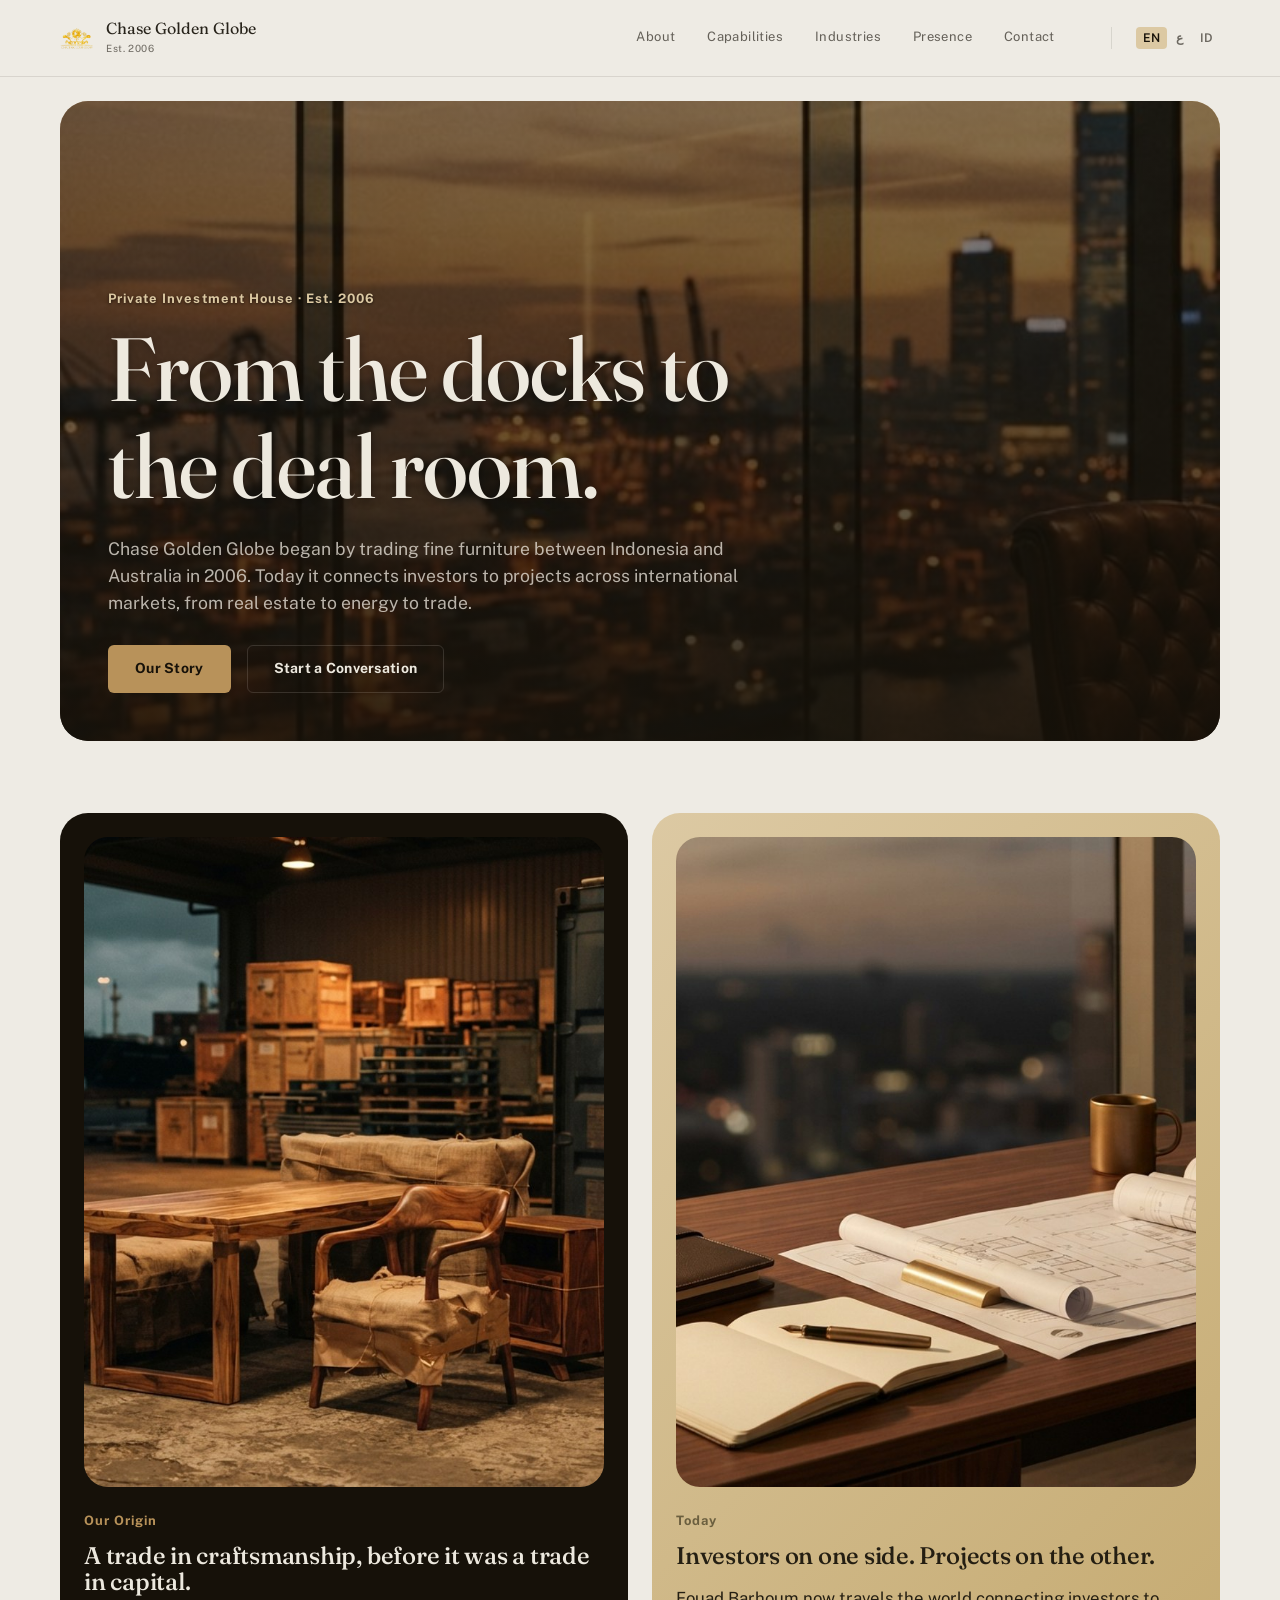
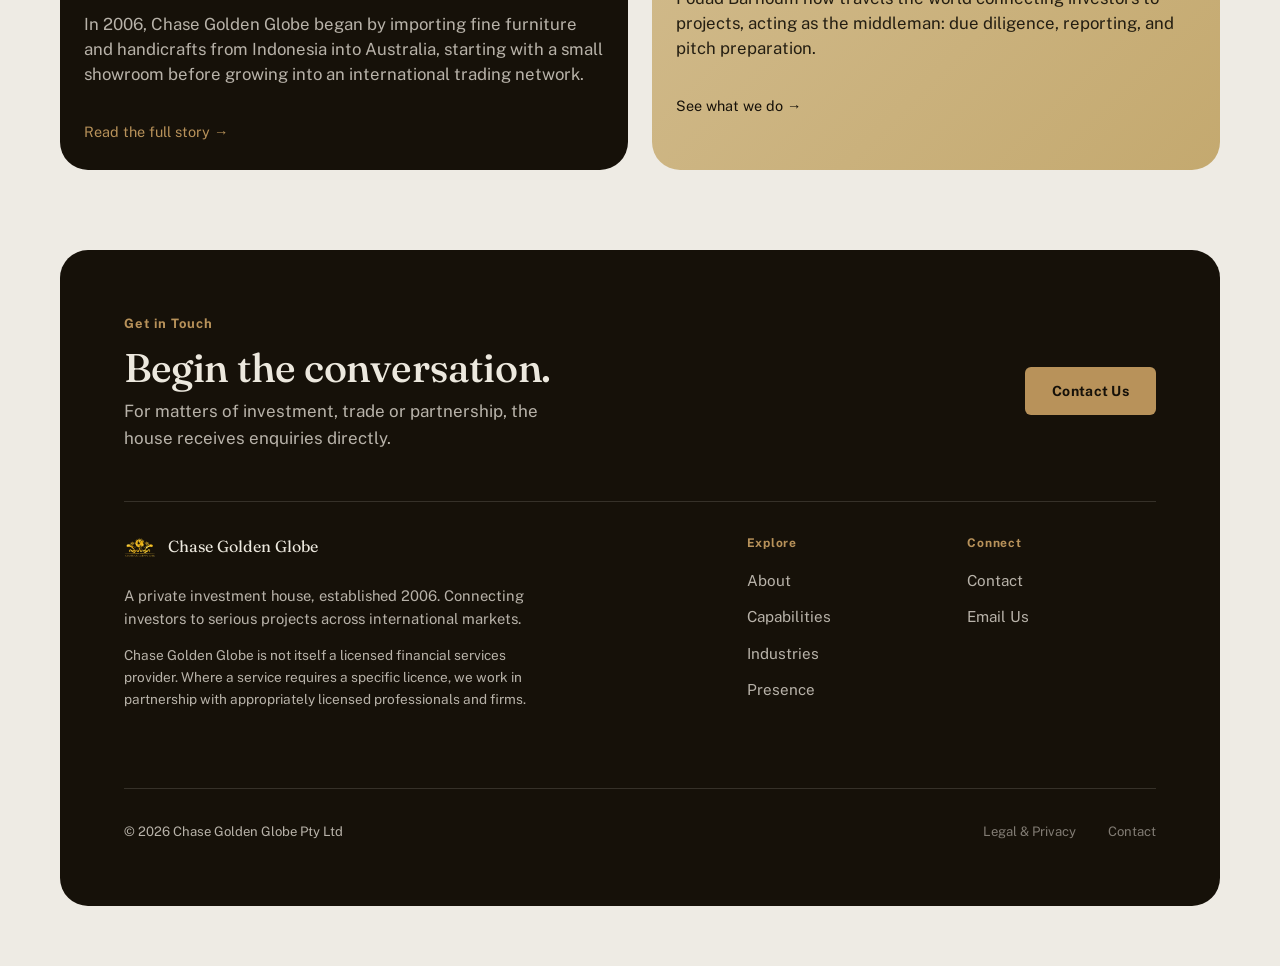
==== index.html @ a527790c "Add files via upload" ====
<!DOCTYPE html>
<html lang="en">
<head>
<meta charset="UTF-8">
<meta name="viewport" content="width=device-width, initial-scale=1.0">
<title>Chase Golden Globe | Private Investment House, Est. 2006</title>
<meta name="description" content="Chase Golden Globe connects investors to projects across global markets, from a house that began trading fine furniture between Indonesia and Australia in 2006.">
<meta name="robots" content="index, follow">
<link rel="canonical" href="https://chasegoldenglobe.com.au/">
<link rel="icon" type="image/png" sizes="32x32" href="/assets/favicon-32.png">
<link rel="icon" href="/assets/favicon.ico">
<link rel="manifest" href="/site.webmanifest">
<meta name="theme-color" content="#EEEBE4">
<meta property="og:type" content="website">
<meta property="og:site_name" content="Chase Golden Globe">
<meta property="og:title" content="Chase Golden Globe | Private Investment House, Est. 2006">
<meta property="og:description" content="Chase Golden Globe connects investors to projects across international markets, from a house that began trading fine furniture between Indonesia and Australia in 2006.">
<meta property="og:url" content="https://chasegoldenglobe.com.au/">
<meta property="og:image" content="https://chasegoldenglobe.com.au/assets/og-image.png">
<link rel="preconnect" href="https://fonts.googleapis.com">
<link rel="preconnect" href="https://fonts.gstatic.com" crossorigin>
<link href="https://fonts.googleapis.com/css2?family=Fraunces:opsz,wght@9..144,400;9..144,500;9..144,600&family=Public+Sans:wght@400;500;600;700&family=Cairo:wght@400;500;600;700&family=Markazi+Text:wght@500;600;700&display=swap" rel="stylesheet">
<link rel="stylesheet" href="/style.css">
<script type="application/ld+json">{
  "@context": "https://schema.org", "@type": "Organization",
  "@id": "https://chasegoldenglobe.com.au/#organization",
  "name": "Chase Golden Globe", "legalName": "Chase Golden Globe Pty Ltd",
  "url": "https://chasegoldenglobe.com.au/", "logo": "https://chasegoldenglobe.com.au/assets/logo.png",
  "foundingDate": "2006",
  "description": "Chase Golden Globe is a private international business and investment platform that began by trading fine furniture between Indonesia and Australia in 2006, and today connects investors to projects across international markets.",
  "founder": { "@type": "Person", "name": "Fouad Barhoum" },
  "address": { "@type": "PostalAddress", "addressLocality": "Sydney", "addressRegion": "NSW", "addressCountry": "AU" }
}</script>
</head>
<body>
<a class="skip-link" href="#main" data-i18n="skip">Skip to main content</a>
<nav class="site-nav" id="siteNav" aria-label="Primary">
  <a class="nav-logo" href="/" aria-label="Chase Golden Globe — Home">
    <picture><source srcset="/assets/logo.webp" type="image/webp"><img src="/assets/logo.png" alt="Chase Golden Globe crest logo" width="34" height="24"></picture>
    <div><div class="nav-logo-text">Chase Golden Globe</div><div class="nav-logo-sub" data-i18n="nav.sub">Est. 2006</div></div>
  </a>
  <button class="nav-toggle" id="navToggle" aria-label="Open menu" aria-expanded="false" aria-controls="navLinks"><span></span><span></span><span></span></button>
  <div class="nav-links" id="navLinks">
    <a href="/about.html" data-i18n="nav.about">About</a>
    <a href="/capabilities.html" data-i18n="nav.capabilities">Capabilities</a>
    <a href="/industries.html" data-i18n="nav.industries">Industries</a>
    <a href="/presence.html" data-i18n="nav.presence">Presence</a>
    <a href="/contact.html" data-i18n="nav.contact">Contact</a>
    <div class="lang-switch">
      <button type="button" data-lang="en">EN</button>
      <button type="button" data-lang="ar">ع</button>
      <button type="button" data-lang="id">ID</button>
    </div>
  </div>
</nav>
<div class="nav-backdrop" id="navBackdrop"></div>

<main id="main">

<section class="tight" aria-labelledby="hero-h">
  <div class="container">
    <div class="hero-full" style="background-image:url('/assets/hero-office-port.jpg');">
      <div class="hero-full-content">
        <div class="eyebrow" data-i18n="hero.eyebrow">Private Investment House &middot; Est. 2006</div>
        <h1 class="headline-xl" id="hero-h" style="color:var(--text-dark-1);" data-i18n="hero.title">From the docks to the deal room.</h1>
        <p class="lede on-dark" style="margin-top:20px;" data-i18n="hero.lede">Chase Golden Globe began by trading fine furniture between Indonesia and Australia in 2006. Today it connects investors to projects across international markets, from real estate to energy to trade.</p>
        <div class="btn-row" style="margin-top:28px;">
          <a class="btn btn-brass" href="/about.html" data-i18n="hero.btn1">Our Story</a>
          <a class="btn btn-line-dark" href="/contact.html" data-i18n="hero.btn2">Start a Conversation</a>
        </div>
      </div>
    </div>
  </div>
</section>

<section aria-labelledby="story-h">
  <div class="container">
    <h2 class="eyebrow" id="story-h" style="position:absolute;width:1px;height:1px;overflow:hidden;">The Story</h2>
    <div class="panel-row">
      <div class="panel panel-dark">
        <div class="split">
          <div class="split-media">
            <img src="/assets/origin-furniture.jpg" alt="Fine wooden furniture ready for export in a warehouse near shipping containers" width="720" height="900" loading="lazy">
          </div>
          <div class="split-text">
            <div class="eyebrow on-dark" data-i18n="home.origin.eyebrow">Our Origin</div>
            <h3 data-i18n="home.origin.title">A trade in craftsmanship, before it was a trade in capital.</h3>
            <p data-i18n="home.origin.body">In 2006, Chase Golden Globe began by importing fine furniture and handicrafts from Indonesia into Australia, starting with a small showroom before growing into an international trading network.</p>
            <a class="panel-arrow" href="/about.html" data-i18n="home.origin.link">Read the full story &rarr;</a>
          </div>
        </div>
      </div>
      <div class="panel panel-khaki">
        <div class="split">
          <div class="split-media">
            <img src="/assets/today-desk.jpg" alt="A desk with investment documents and blueprints, city skyline in the background" width="720" height="900" loading="lazy">
          </div>
          <div class="split-text">
            <div class="eyebrow" data-i18n="home.today.eyebrow">Today</div>
            <h3 data-i18n="home.today.title">Investors on one side. Projects on the other.</h3>
            <p data-i18n="home.today.body">Fouad Barhoum now travels the world connecting investors to projects, acting as the middleman: due diligence, reporting, and pitch preparation.</p>
            <a class="panel-arrow" style="color:var(--ink);" href="/capabilities.html" data-i18n="home.today.link">See what we do &rarr;</a>
          </div>
        </div>
      </div>
    </div>
  </div>
</section>


</main>

<div class="footer-wrap">
  <div class="container">
    <footer class="site-footer">
      <div class="footer-cta">
        <div class="footer-cta-inner">
          <div>
            <div class="eyebrow on-dark" data-i18n="home.cta.eyebrow">Get in Touch</div>
            <h2 class="headline-md" style="color:var(--text-dark-1);" data-i18n="home.cta.title">Begin the conversation.</h2>
            <p style="margin-top:8px;max-width:460px;" data-i18n="home.cta.body">For matters of investment, trade or partnership, the house receives enquiries directly.</p>
          </div>
          <a class="btn btn-brass" href="/contact.html" data-i18n="home.cta.btn">Contact Us</a>
        </div>
      </div>
      <div class="footer-top">
        <div>
          <a class="footer-logo" href="/" aria-label="Chase Golden Globe — Home">
            <picture><source srcset="/assets/logo.webp" type="image/webp"><img src="/assets/logo.png" alt="Chase Golden Globe crest logo" width="32" height="22"></picture>
            <span class="footer-logo-text">Chase Golden Globe</span>
          </a>
          <p class="footer-blurb" data-i18n="footer.blurb">A private investment house, established 2006. Connecting investors to serious projects across international markets.</p>
          <p class="footer-blurb footer-disclaimer" style="margin-top:14px;font-size:0.85rem;" data-i18n="footer.disclaimer">Chase Golden Globe is not itself a licensed financial services provider. Where a service requires a specific licence, we work in partnership with appropriately licensed professionals and firms.</p>
        </div>
        <div class="footer-cols-row">
        <div class="footer-col"><h4 data-i18n="footer.explore">Explore</h4><a href="/about.html" data-i18n="nav.about">About</a><a href="/capabilities.html" data-i18n="nav.capabilities">Capabilities</a><a href="/industries.html" data-i18n="nav.industries">Industries</a><a href="/presence.html" data-i18n="nav.presence">Presence</a></div>
        <div class="footer-col"><h4 data-i18n="footer.connect">Connect</h4><a href="/contact.html" data-i18n="footer.contact">Contact</a><a href="mailto:info@chasegoldenglobe.com.au" data-i18n="footer.email">Email Us</a></div>
        </div>
      </div>
      <div class="footer-bottom">
        <span data-i18n="footer.copyright">&copy; 2026 Chase Golden Globe Pty Ltd</span>
        <div class="footer-legal"><a href="/legal.html" data-i18n="footer.legal">Legal &amp; Privacy</a><a href="/contact.html" data-i18n="footer.contact">Contact</a></div>
      </div>
    </footer>
  </div>
</div>
<script src="/assets/i18n.js" defer></script>
<script src="/script.js" defer></script>
</body>
</html>
---- style.css ----
/* ==========================================================================
   Chase Golden Globe — Design Token System v3
   Fixes: real CSS gap (no horizontal overflow), fixed-width headlines,
   footer margin parity, tile capabilities, real country-level world map
   ========================================================================== */

:root{
  --page-bg:    #EEEBE4;
  --page-bg-2:  #E7E2D8;
  --ink:        #161109;
  --espresso:   #2A1F14;
  --brass:      #B8925A;
  --brass-dim:  #6B5F3F;
  --champagne:  #DCC9A3;
  --champagne-2:#C4A96F;
  --ivory:      #F6F1E7;
  --bronze-grey:#6B6151;
  --line: rgba(22,17,9,0.10);
  --line-on-dark: rgba(246,241,231,0.14);

  --text-1: rgba(22,17,9,0.92);
  --text-2: rgba(22,17,9,0.64);
  --text-3: rgba(22,17,9,0.60);
  --text-dark-1: rgba(246,241,231,0.96);
  --text-dark-2: rgba(246,241,231,0.72);
  --text-dark-3: rgba(246,241,231,0.48);

  --f-display: "Fraunces", Georgia, "Iowan Old Style", serif;
  --f-body: "Public Sans", Arial, -apple-system, "Segoe UI", sans-serif;

  --sp-1: 4px; --sp-2: 8px; --sp-3: 12px; --sp-4: 16px;
  --sp-5: 24px; --sp-6: 32px; --sp-7: 48px; --sp-8: 64px;
  --sp-9: 80px; --sp-10: 96px; --sp-11: 120px;

  --container-max: 1440px;
  --side-pad: 60px;
  --reading-max: 640px;

  --r-panel: 28px;
  --r-img: 24px;
  --r-btn: 6px;

  --ease: cubic-bezier(.22,.61,.36,1);
}

*,*::before,*::after{ box-sizing: border-box; }
html{ scroll-behavior: smooth; }
@media (prefers-reduced-motion: reduce){
  html{ scroll-behavior: auto; }
  *,*::before,*::after{ animation-duration: .001ms !important; transition-duration: .001ms !important; }
}

/* Hard safety net: nothing on this site should ever scroll sideways */
html, body{ max-width: 100%; overflow-x: hidden; }

body{
  margin:0;
  font-family: var(--f-body);
  background: var(--page-bg);
  color: var(--text-1);
  font-size: 17px;
  line-height: 1.6;
  -webkit-font-smoothing: antialiased;
  overflow-wrap: break-word;
  word-break: break-word;
}
img{ max-width:100%; display:block; }
a{ color: inherit; text-decoration:none; }

.skip-link{ position:absolute; left:-9999px; top:0; z-index:200; background: var(--brass); color: var(--ink); padding: 12px 20px; font-weight:600; }
.skip-link:focus{ left: var(--side-pad); top: 12px; }
:focus-visible{ outline: 2px solid var(--brass); outline-offset: 3px; }

.container{ max-width: var(--container-max); margin-left: auto; margin-right: auto; padding-left: var(--side-pad); padding-right: var(--side-pad); }

/* ---------------------------------------------------------------------- */
/* Type — fixed widths, not "ch" (serif "ch" math is unreliable)          */
/* ---------------------------------------------------------------------- */

h1,h2,h3{ font-family: var(--f-display); font-weight: 500; letter-spacing: -0.01em; line-height: 1.08; margin:0; }
.eyebrow{ font-family: var(--f-body); font-size: 13px; font-weight: 700; letter-spacing: 0.08em; color: var(--brass-dim); margin: 0 0 var(--sp-3); }
.eyebrow.on-dark{ color: var(--brass); }
.headline-xl{ font-size: 2.6rem; max-width: 100%; }
.headline-lg{ font-size: 2.1rem; max-width: 100%; }
.headline-md{ font-size: 1.7rem; max-width: 100%; }
@media (min-width: 640px){
  .headline-xl{ font-size: 3.6rem; max-width: 640px; }
  .headline-lg{ font-size: 2.8rem; max-width: 700px; }
  .headline-md{ font-size: 2.1rem; max-width: 680px; }
}
@media (min-width: 900px){
  .headline-xl{ font-size: 5.6rem; max-width: 820px; }
  .headline-lg{ font-size: 3.4rem; max-width: 860px; }
  .headline-md{ font-size: 2.5rem; max-width: 780px; }
}
.lede{ font-size: 1.1rem; line-height: 1.55; color: var(--text-2); max-width: var(--reading-max); }
.lede.on-dark{ color: var(--text-dark-2); }
p.body-copy{ max-width: var(--reading-max); color: var(--text-2); }

/* ---------------------------------------------------------------------- */
/* Buttons                                                                 */
/* ---------------------------------------------------------------------- */

.btn{ display:inline-flex; align-items:center; height: 48px; padding-left: 26px; padding-right: 26px; font-size: 14px; font-weight:700; letter-spacing: 0.02em; border-radius: var(--r-btn); border: 1px solid transparent; transition: opacity .3s var(--ease), border-color .3s var(--ease); }
.btn-brass{ background: var(--brass); color: var(--ink); }
.btn-brass:hover{ opacity:.86; }
.btn-line{ border-color: var(--line); color: var(--text-1); }
.btn-line:hover{ border-color: var(--brass); }
.btn-line-dark{ border-color: var(--line-on-dark); color: var(--text-dark-1); }
.btn-line-dark:hover{ border-color: var(--brass); }
.btn-row{ display:flex; flex-wrap:wrap; gap: var(--sp-4); }

/* ---------------------------------------------------------------------- */
/* Nav — light, always                                                    */
/* ---------------------------------------------------------------------- */

.site-nav{ position: sticky; top:0; z-index:100; display:flex; align-items:center; justify-content:space-between; padding: 20px var(--side-pad); background: var(--page-bg); border-bottom: 1px solid var(--line); transition: box-shadow .25s var(--ease); }
.site-nav.scrolled{ box-shadow: 0 4px 16px rgba(22,17,9,0.08); }
.nav-logo{ display:flex; align-items:center; gap:12px; }
.nav-logo img{ width:34px; height:auto; }
.nav-logo-text{ font-family: var(--f-display); font-size: 16px; color: var(--text-1); line-height:1.1; }
.nav-logo-sub{ font-size: 10px; letter-spacing:.06em; color: var(--text-3); margin-top:2px; }
.nav-links{ display:flex; align-items:center; gap: var(--sp-6); }
.nav-links a{ font-size: 13px; letter-spacing:.03em; color: var(--text-2); }
.nav-links a:hover, .nav-links a.active{ color: var(--brass-dim); }
.nav-toggle{ display:none; background:none; border:0; width:30px; height:22px; flex-direction:column; justify-content:space-between; cursor:pointer; padding:0; position:relative; z-index:101; }
.nav-toggle span{ display:block; height:1px; background: var(--text-1); width:100%; transition: transform .25s var(--ease), opacity .2s var(--ease); }
.nav-toggle.open span:nth-child(1){ transform: translateY(10.5px) rotate(45deg); }
.nav-toggle.open span:nth-child(2){ opacity:0; }
.nav-toggle.open span:nth-child(3){ transform: translateY(-10.5px) rotate(-45deg); }
.nav-backdrop{ position: fixed; inset:0; background: var(--ink); z-index:90; display:none; }

/* ---------------------------------------------------------------------- */
/* Sections                                                                */
/* ---------------------------------------------------------------------- */

section{ padding-block: var(--sp-7); }
section.tight{ padding-block: var(--sp-5); }
.section-head{ max-width: 900px; margin-bottom: var(--sp-5); }

/* Hero stat row — now lives inside the hero, per confirmed direction */
.stat-row{ display:flex; flex-wrap:wrap; gap: var(--sp-6) var(--sp-7); }
.stat-num{ font-family: var(--f-display); font-size: 2.4rem; color: var(--ink); }
.stat-unit{ font-size: .95rem; color: var(--text-2); margin-top: var(--sp-2); }
.stat-num.on-dark{ color: var(--text-dark-1); }
.stat-unit.on-dark{ color: var(--text-dark-3); }

/* Panels — this is where color lives */
.panel-row{ display:flex; flex-wrap:wrap; gap: var(--sp-5); }
.panel{ flex: 1 1 320px; border-radius: var(--r-panel); padding: var(--sp-5); min-width:0; }
.panel-dark{ background: var(--ink); color: var(--text-dark-1); }
.panel-dark p{ color: var(--text-dark-2); }
.panel-khaki{ background: linear-gradient(135deg, var(--champagne), var(--champagne-2)); color: var(--text-1); }
.panel-ivory{ background: var(--ivory); color: var(--text-1); border: 1px solid var(--line); }
.panel h3{ font-size: 1.5rem; margin-bottom: var(--sp-3); }
.panel p{ font-size: 1.05rem; line-height:1.5; }
.panel .n{ font-family: var(--f-display); font-size: 3rem; margin-top: var(--sp-3); }
.panel-arrow{ display:inline-block; margin-top: var(--sp-4); font-size:.9rem; color: var(--brass); }
.panel-dark .panel-arrow{ color: var(--brass); }

/* Split: media + text inside/around a panel — tighter gap so image/text fill the box */
.split{ display:flex; flex-wrap:wrap; align-items:center; gap: var(--sp-5); }
.split.reverse{ flex-direction: row-reverse; }
.split-media{ flex: 1 1 320px; min-width:0; }
.split-media.constrain{ flex: 0 1 380px; max-width: 380px; }
.split-media img{ width:100%; height:auto; border-radius: var(--r-img); display:block; aspect-ratio: 4/5; object-fit:cover; }
.split-media.wide img{ aspect-ratio: 16/10; }
.split-text{ flex: 1 1 320px; min-width:0; }

/* Chapter axis */
.chapter-nav{ display:flex; gap: var(--sp-6); border-bottom: 1px solid var(--line); padding-bottom: var(--sp-3); margin-bottom: var(--sp-5); overflow-x:auto; }
.chapter-nav button{ background:none; border:0; cursor:pointer; font-size: 15px; color: var(--text-3); padding-bottom: var(--sp-2); border-bottom: 2px solid transparent; white-space: nowrap; }
.chapter-nav button.active{ color: var(--text-1); border-bottom-color: var(--brass); font-weight:700; }
.chapter-panel{ display:none; }
.chapter-panel.active{ display:block; }

/* Founder */
.founder-grid{ display:flex; flex-wrap:wrap; gap: var(--sp-7); align-items:flex-start; }
.founder-portrait{ width: 380px; max-width:100%; border-radius: var(--r-img); aspect-ratio: 4/5; object-fit:cover; }
.founder-text{ flex: 1 1 380px; min-width:0; }
.founder-text .body-copy{ max-width: none; }
.founder-text p:first-child{ margin-top:0; }
.founder-meta{ display:flex; flex-wrap:wrap; gap: var(--sp-6); margin-top: var(--sp-5); }
.founder-meta-item{ max-width: 100%; }

/* Card grid (industries teaser / explore cards) */
.card-grid{ display:flex; flex-wrap:wrap; gap: var(--sp-6); }
.card{ flex: 1 1 300px; min-width:0; background: var(--ivory); border: 1px solid var(--line); border-radius: var(--r-panel); padding: var(--sp-6); }
.card h3{ font-size: 1.3rem; margin-bottom: var(--sp-3); }
.card p{ color: var(--text-2); font-size: .95rem; }
.card-arrow{ display:inline-block; margin-top: var(--sp-4); font-size:.88rem; color: var(--brass-dim); }

/* Industry cards (main sector grid — icon + hover lift) */
.industry-card{ flex: 1 1 300px; min-width:0; background: var(--ivory); border: 1px solid var(--line); border-radius: var(--r-panel); padding: var(--sp-6); transition: border-color .3s var(--ease), transform .3s var(--ease); }
.industry-card:hover{ border-color: var(--brass); transform: translateY(-4px); }
.industry-icon{ width:40px; height:40px; margin-bottom: var(--sp-4); color: var(--brass-dim); display:block; }
.industry-card h3{ font-size: 1.25rem; margin-bottom: var(--sp-3); }
.industry-card p{ color: var(--text-2); font-size: .93rem; }

/* Capability tiles — expand in place, replaces the old vertical accordion list */
.tile-grid{ display:grid; grid-template-columns: repeat(3, 1fr); gap: var(--sp-5); }
@media (max-width: 900px){ .tile-grid{ grid-template-columns: repeat(2, 1fr); } }
@media (max-width: 640px){ .tile-grid{ grid-template-columns: 1fr; } }
.tile{
  flex: 1 1 300px; min-width:0; background: var(--ivory); border: 1px solid var(--line);
  border-radius: var(--r-panel); overflow:hidden; transition: border-color .3s var(--ease);
}
.tile.open{ border-color: var(--brass); }
.tile-trigger{
  width:100%; display:flex; align-items:flex-start; gap: var(--sp-4); background:none; border:0;
  cursor:pointer; text-align:left; padding: var(--sp-6); font-family: var(--f-body); color: var(--text-1);
}
.tile-n{ font-family: var(--f-display); color: var(--brass-dim); font-size: 1rem; flex-shrink:0; }
.tile-title{ font-family: var(--f-display); font-size: 1.2rem; flex: 1 1 auto; }
.tile-icon{ font-size: 1.3rem; color: var(--brass-dim); flex-shrink:0; transition: transform .3s var(--ease); }
.tile.open .tile-icon{ transform: rotate(45deg); }
.tile-panel{ display:grid; grid-template-rows: 0fr; transition: grid-template-rows .3s var(--ease); }
.tile.open .tile-panel{ grid-template-rows: 1fr; }
.tile-panel-inner{ overflow:hidden; }
.tile-panel p{ color: var(--text-2); font-size: .93rem; padding: 0 var(--sp-6) var(--sp-6); margin:0; }

/* World map — real country geometry */
.map-panel{ display:flex; flex-wrap:wrap; align-items:center; gap: var(--sp-6); }
.map-visual{ flex: 2 1 460px; min-width:0; position:relative; }
.map-visual svg{ width:100%; height:auto; display:block; }
.map-stats{ flex: 1 1 200px; display:flex; flex-direction:column; align-items:center; text-align:center; gap: var(--sp-4); align-self:center; }
.map-stats .stat-block{ width:100%; }
.world-map-svg .country{ fill: rgba(22,17,9,0.12); stroke: var(--champagne-2); stroke-width:0.4; transition: fill .2s var(--ease); cursor:default; }
.world-map-svg .country.hi{ fill: var(--ink); cursor:pointer; }
.world-map-svg .country.hi:hover{ fill: var(--brass-dim); }
.map-tooltip{
  position:fixed; pointer-events:none; z-index:300; background: var(--ink); color: var(--text-dark-1);
  font-size: 13px; padding: 6px 12px; border-radius: 4px; opacity:0; transition: opacity .15s var(--ease);
  white-space:nowrap;
}
.map-tooltip.show{ opacity:1; }

/* Presence summary (replaces the old plain country list) */
.presence-summary{ display:flex; flex-wrap:wrap; gap: var(--sp-8); margin-top: var(--sp-6); }

/* Contact */
.contact-detail{ border-top:1px solid var(--line); padding-top: var(--sp-3); margin-top: var(--sp-6); max-width: 420px; }
.contact-detail.on-dark{ border-top-color: var(--line-on-dark); }

/* Breadcrumbs / page hero */
.breadcrumbs ol{ list-style:none; display:flex; padding:0; margin:0 0 var(--sp-6); font-size:13px; color: var(--text-3); }
.breadcrumbs a{ color: var(--text-3); }
.breadcrumbs a:hover{ color: var(--brass-dim); }
.breadcrumbs .sep{ margin: 0 var(--sp-2); }
.page-hero{ padding: var(--sp-6) 0 var(--sp-5); }
.page-hero .lede{ margin-top: var(--sp-4); }

/* Footer — a rounded dark panel inset in the page; bottom gap now matches the side gap */
.footer-wrap{ padding-top: var(--sp-6); padding-bottom: var(--side-pad); }
.site-footer{ background: var(--ink); color: var(--text-dark-2); border-radius: var(--r-panel); padding: var(--sp-8); }
.footer-cta{ padding-bottom: var(--sp-6); margin-bottom: var(--sp-6); border-bottom: 1px solid var(--line-on-dark); }
.footer-cta-inner{ display:flex; flex-wrap:wrap; align-items:center; justify-content:space-between; gap: var(--sp-5); }
.footer-cta-inner .btn{ flex-shrink:0; }
.footer-top{ display:flex; flex-wrap:wrap; gap: var(--sp-8); padding-bottom: var(--sp-8); }
.footer-top > div:first-child{ flex: 2 1 380px; min-width:0; }
.footer-cols-row{ display:flex; flex-wrap:wrap; gap: var(--sp-6); flex: 1 1 320px; }
.footer-col{ flex: 1 1 160px; min-width:0; }
.footer-logo{ display:flex; align-items:center; gap:12px; margin-bottom: var(--sp-5); }
.footer-logo img{ width:32px; }
.footer-logo-text{ font-family: var(--f-display); color: var(--text-dark-1); font-size:16px; }
.footer-blurb{ max-width: 420px; font-size: .92rem; }
.footer-col h4{ font-size: 12px; letter-spacing:.06em; color: var(--brass); margin: 0 0 var(--sp-4); font-weight:700; }
.footer-col a{ display:block; font-size: .95rem; margin-bottom: var(--sp-3); color: var(--text-dark-2); }
.footer-col a:hover{ color: var(--brass); }
.footer-bottom{ display:flex; justify-content:space-between; align-items:center; gap: var(--sp-4); padding-top: var(--sp-6); border-top: 1px solid var(--line-on-dark); font-size: .82rem; flex-wrap:wrap; }
.footer-legal{ display:flex; gap: var(--sp-6); }
.footer-legal a{ color: var(--text-dark-3); }
.footer-legal a:hover{ color: var(--brass); }

.error-page{ min-height: 60vh; display:flex; flex-direction:column; justify-content:center; }

/* Hero — full-bleed image background with overlay for text legibility */
.hero-full{
  position:relative; border-radius: var(--r-panel); overflow:hidden;
  min-height: 560px; display:flex; align-items:flex-end; padding: var(--sp-6);
  color: var(--text-dark-1);
  background-size: cover; background-position: center;
}
.hero-full::after{
  content:""; position:absolute; inset:0;
  background: linear-gradient(180deg, rgba(22,17,9,0.45) 0%, rgba(22,17,9,0.6) 45%, rgba(22,17,9,0.88) 100%);
}
.hero-full-content{ position:relative; z-index:1; max-width: 720px; }
.hero-full .eyebrow{ color: var(--champagne); text-shadow: 0 1px 3px rgba(0,0,0,0.6); }
.hero-full h1{ text-shadow: 0 2px 8px rgba(0,0,0,0.35); }
@media (min-width: 640px){
  .hero-full{ min-height: 640px; padding: var(--sp-7); }
}

/* Page hero — shorter variant of hero-full, used for interior page headers with a background photo */
.hero-full.hero-page{ min-height: 280px; align-items:flex-end; }
@media (min-width: 640px){
  .hero-full.hero-page{ min-height: 340px; padding: var(--sp-7); }
}
.hero-page-content{ max-width: 720px; position:relative; z-index:1; }
/* Shorter banner = less room for the gradient to fade in, so it needs to start darker for text to stay readable */
.hero-full.hero-page::after{ background: linear-gradient(180deg, rgba(22,17,9,0.70) 0%, rgba(22,17,9,0.90) 100%); }
.hero-full.hero-page h1{ text-shadow: 0 2px 16px rgba(0,0,0,0.7); }
.hero-full.hero-page .lede{ text-shadow: 0 1px 8px rgba(0,0,0,0.5); }
.hero-full .breadcrumbs{ margin-bottom: var(--sp-4); }
.hero-full .breadcrumbs a, .hero-full .breadcrumbs .sep{ color: var(--text-dark-3); }
.hero-full .breadcrumbs li[aria-current] span{ color: var(--text-dark-1); }

/* Panel with a photographic background — used where a photo sits behind a compact dark card */
.panel-photo{ position:relative; background-size:cover; background-position:center; overflow:hidden; }
.panel-photo::after{ content:""; position:absolute; inset:0; background: linear-gradient(135deg, rgba(22,17,9,0.90), rgba(22,17,9,0.74)); }
.panel-photo > *{ position:relative; z-index:1; }

/* Full-width CTA band — replaces the old narrow floating panel */
.cta-band{ max-width:none; }
.cta-band-inner{ display:flex; flex-wrap:wrap; align-items:center; justify-content:space-between; gap: var(--sp-6); }
.cta-band-inner .btn{ flex-shrink:0; }

/* Full-width image band (capabilities intro, etc.) */
.image-band{ border-radius: var(--r-panel); overflow:hidden; margin: var(--sp-5) 0; }
.image-band img{ width:100%; height:auto; display:block; aspect-ratio: 16/9; object-fit:cover; }

/* Map zoom controls */
.map-reset-btn{
  position:absolute; top: var(--sp-3); right: var(--sp-3); z-index:10;
  background: var(--ink); color: var(--text-dark-1); border:0; border-radius: var(--r-btn);
  padding: 8px 14px; font-size: 12px; font-weight:700; cursor:pointer; opacity:0; pointer-events:none;
  transition: opacity .2s var(--ease);
}
.map-reset-btn.show{ opacity:1; pointer-events:auto; }
.world-map-svg{ transition: none; }
.world-map-svg .country.hi{ cursor: zoom-in; }
.country-list{ display:flex; flex-wrap:wrap; gap: var(--sp-2) var(--sp-5); margin-top: var(--sp-4); }
.country-list button{ background:none; border:0; padding:0; cursor:pointer; font-family: var(--f-body); font-size: .88rem; color: var(--text-2); border-bottom: 1px solid transparent; }
.country-list button:hover{ color: var(--brass-dim); border-bottom-color: var(--brass-dim); }

@media (max-width: 980px){
  .nav-links{ position:fixed; top:0; right:0; bottom:0; left:auto; width:min(340px,72vw); background: var(--page-bg); flex-direction:column; align-items:flex-start; padding: 100px 36px 36px; gap: var(--sp-5); transform: translateX(100%); transition: transform .5s var(--ease); z-index:95; border-left: 1px solid var(--line); overflow-y:auto; }
  .nav-links.open{ transform: translateX(0); }
  .nav-links a{ font-size: 1.2rem; font-family: var(--f-display); }
  .nav-toggle{ display:flex; }
  .nav-backdrop.open{ display:block; opacity:.5; }
  #navLinks .lang-switch{ margin:auto 0 0; padding: var(--sp-5) 0 0; border-left:0; border-top:1px solid var(--line); width:100%; justify-content:flex-start; gap: var(--sp-3); }
  html[dir="rtl"] #navLinks .lang-switch{ margin:auto 0 0; padding: var(--sp-5) 0 0; border-right:0; border-top:1px solid var(--line); }
  :root{ --side-pad: 24px; }
  section{ padding-block: var(--sp-6); }
  section.tight{ padding-block: var(--sp-4); }
  .footer-wrap{ padding-top: var(--sp-5); }
}
@media (max-width: 640px){
  .footer-wrap{ padding-top: var(--sp-4); padding-bottom: var(--sp-4); }
  .site-footer{ padding: var(--sp-5) var(--sp-4); }
  .footer-cta{ padding-bottom: var(--sp-5); margin-bottom: var(--sp-5); }
  .footer-top{ flex-direction: column; gap: var(--sp-5); padding-bottom: var(--sp-5); }
  .footer-top > div:first-child{ flex: 0 0 auto; }
  .footer-cols-row{ flex: 0 0 auto; }
  .footer-logo{ margin-bottom: var(--sp-2); }
  .footer-blurb{ font-size: .88rem; }
  .footer-disclaimer{ display:none; }
  .footer-cols-row{ display:grid; grid-template-columns: 1fr 1fr; gap: var(--sp-4); width:100%; }
  .footer-col h4{ margin-bottom: var(--sp-2); }
  .footer-col a{ margin-bottom: var(--sp-2); font-size: .88rem; }
  .footer-bottom{ flex-direction: column; align-items:flex-start; gap: var(--sp-2); padding-top: var(--sp-4); }
  .footer-legal{ gap: var(--sp-5); }
}

/* ---------------------------------------------------------------------- */
/* Language switcher                                                      */
/* ---------------------------------------------------------------------- */
.lang-switch{ display:flex; align-items:center; gap: 2px; margin-left: var(--sp-5); border-left: 1px solid var(--line); padding-left: var(--sp-5); }
.lang-switch button{
  background:none; border:0; cursor:pointer; font-family: var(--f-body); font-size: 12px;
  font-weight:600; color: var(--text-3); padding: 4px 7px; letter-spacing: .02em;
}
.lang-switch button.active{ color: var(--ink); background: var(--champagne); border-radius: 4px; }
.lang-switch button:hover{ color: var(--brass-dim); }

/* ---------------------------------------------------------------------- */
/* Arabic (RTL)                                                            */
/* ---------------------------------------------------------------------- */
html[dir="rtl"] body{ font-family: "Cairo", var(--f-body); }
html[dir="rtl"] h1, html[dir="rtl"] h2, html[dir="rtl"] h3{ font-family: "Markazi Text", var(--f-display); }
html[dir="rtl"] .eyebrow{ letter-spacing: 0; }
html[dir="rtl"] .skip-link{ left:auto; right:-9999px; }
html[dir="rtl"] .skip-link:focus{ right: var(--side-pad); left:auto; }
html[dir="rtl"] .lang-switch{ margin-left:0; margin-right: var(--sp-5); border-left:0; border-right: 1px solid var(--line); padding-left:0; padding-right: var(--sp-5); }
html[dir="rtl"] .map-reset-btn{ right:auto; left: var(--sp-3); }
html[dir="rtl"] .nav-toggle span{ align-self: flex-end; }

/* Indonesian uses Latin script, no RTL or font changes needed */
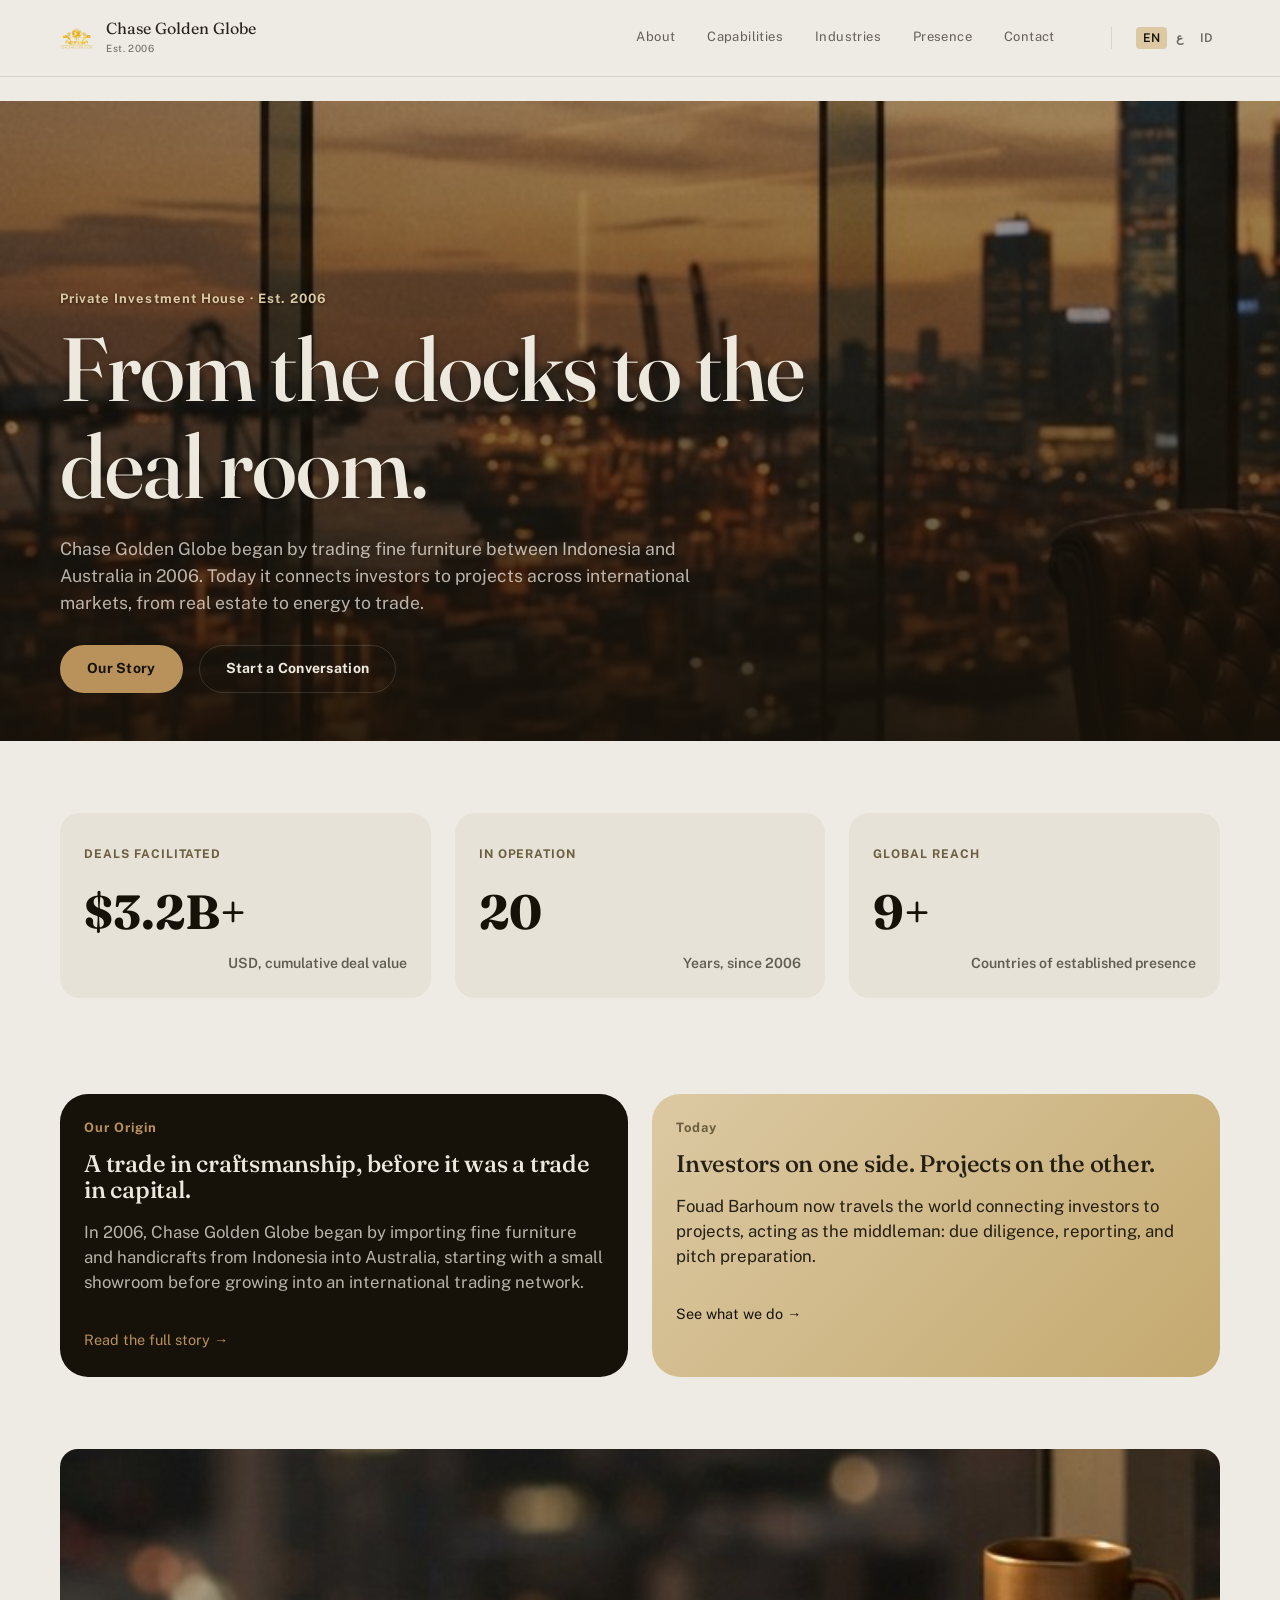
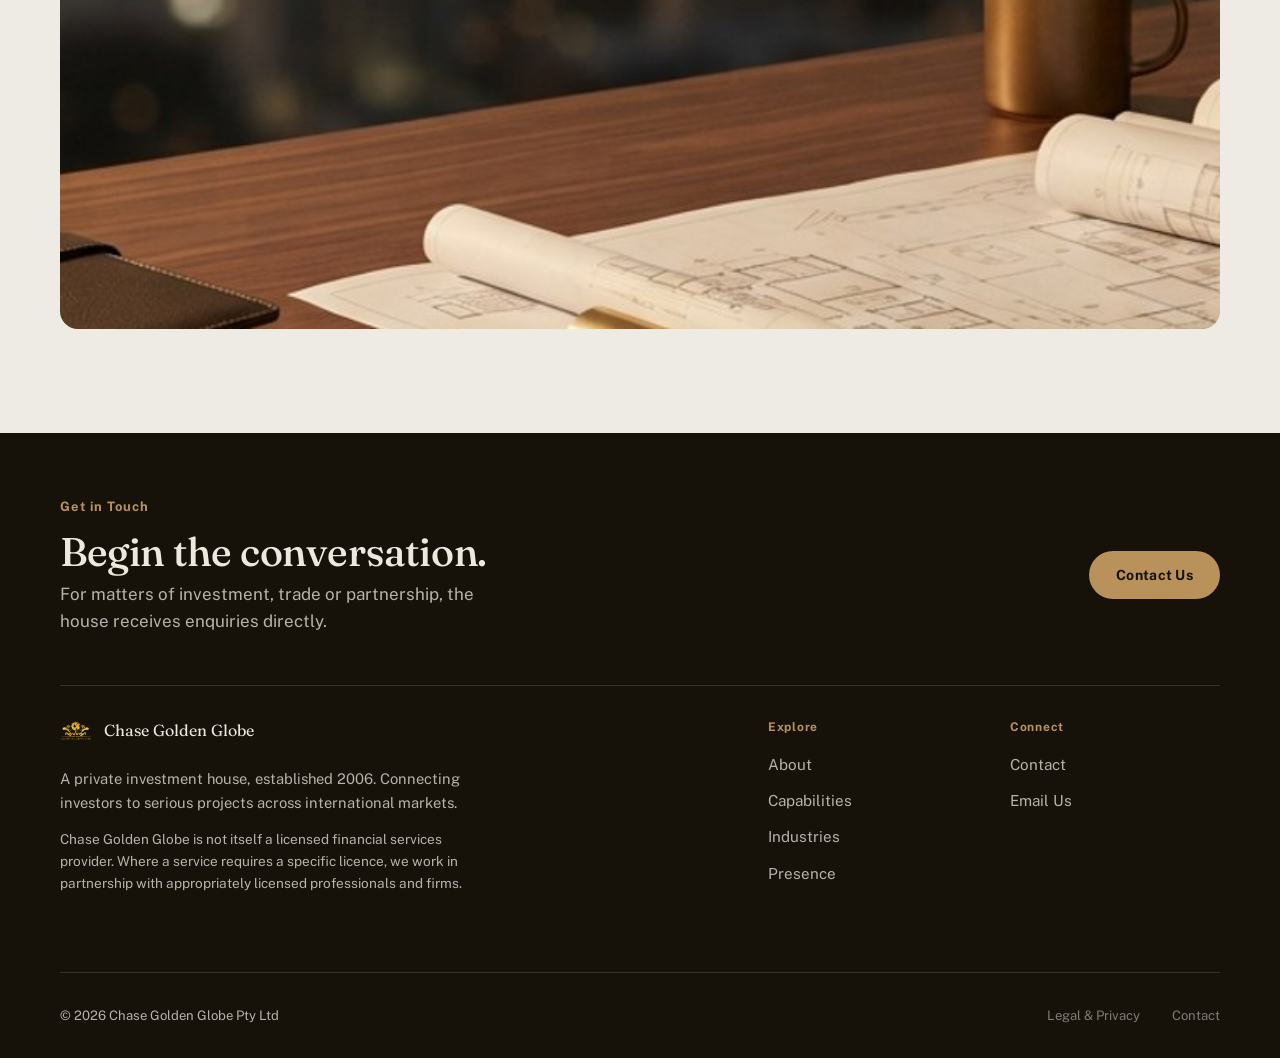
==== commit 0be8034e: "Add files via upload" ====
--- a/index.html
+++ b/index.html
@@ -39,7 +39,7 @@
     <picture><source srcset="/assets/logo.webp" type="image/webp"><img src="/assets/logo.png" alt="Chase Golden Globe crest logo" width="34" height="24"></picture>
     <div><div class="nav-logo-text">Chase Golden Globe</div><div class="nav-logo-sub" data-i18n="nav.sub">Est. 2006</div></div>
   </a>
-  <button class="nav-toggle" id="navToggle" aria-label="Open menu" aria-expanded="false" aria-controls="navLinks"><span></span><span></span><span></span></button>
+  <button class="nav-toggle" id="navToggle" aria-expanded="false" aria-controls="navLinks" data-i18n="nav.menu">Menu</button>
   <div class="nav-links" id="navLinks">
     <a href="/about.html" data-i18n="nav.about">About</a>
     <a href="/capabilities.html" data-i18n="nav.capabilities">Capabilities</a>
@@ -53,21 +53,41 @@
     </div>
   </div>
 </nav>
-<div class="nav-backdrop" id="navBackdrop"></div>
 
 <main id="main">
 
 <section class="tight" aria-labelledby="hero-h">
+  <div class="hero-full" style="background-image:url('/assets/hero-office-port.jpg');">
+    <div class="hero-full-content">
+      <div class="eyebrow" data-i18n="hero.eyebrow">Private Investment House &middot; Est. 2006</div>
+      <h1 class="headline-xl" id="hero-h" style="color:var(--text-dark-1);" data-i18n="hero.title">From the docks to the deal room.</h1>
+      <p class="lede on-dark" style="margin-top:20px;" data-i18n="hero.lede">Chase Golden Globe began by trading fine furniture between Indonesia and Australia in 2006. Today it connects investors to projects across international markets, from real estate to energy to trade.</p>
+      <div class="btn-row" style="margin-top:28px;">
+        <a class="btn btn-brass" href="/about.html" data-i18n="hero.btn1">Our Story</a>
+        <a class="btn btn-line-dark" href="/contact.html" data-i18n="hero.btn2">Start a Conversation</a>
+      </div>
+    </div>
+  </div>
+</section>
+
+<section aria-labelledby="stats-h">
   <div class="container">
-    <div class="hero-full" style="background-image:url('/assets/hero-office-port.jpg');">
-      <div class="hero-full-content">
-        <div class="eyebrow" data-i18n="hero.eyebrow">Private Investment House &middot; Est. 2006</div>
-        <h1 class="headline-xl" id="hero-h" style="color:var(--text-dark-1);" data-i18n="hero.title">From the docks to the deal room.</h1>
-        <p class="lede on-dark" style="margin-top:20px;" data-i18n="hero.lede">Chase Golden Globe began by trading fine furniture between Indonesia and Australia in 2006. Today it connects investors to projects across international markets, from real estate to energy to trade.</p>
-        <div class="btn-row" style="margin-top:28px;">
-          <a class="btn btn-brass" href="/about.html" data-i18n="hero.btn1">Our Story</a>
-          <a class="btn btn-line-dark" href="/contact.html" data-i18n="hero.btn2">Start a Conversation</a>
-        </div>
+    <h2 class="eyebrow" id="stats-h" style="position:absolute;width:1px;height:1px;overflow:hidden;" data-i18n="home.stats.heading">By the Numbers</h2>
+    <div class="stat-row">
+      <div class="stat-card">
+        <div class="stat-label" data-i18n="home.stats.deals.label">Deals Facilitated</div>
+        <div class="stat-num">$3.2B+</div>
+        <span class="stat-unit" data-i18n="home.stats.deals.unit">USD, cumulative deal value</span>
+      </div>
+      <div class="stat-card">
+        <div class="stat-label" data-i18n="home.stats.years.label">In Operation</div>
+        <div class="stat-num">20</div>
+        <span class="stat-unit" data-i18n="home.stats.years.unit">Years, since 2006</span>
+      </div>
+      <div class="stat-card">
+        <div class="stat-label" data-i18n="home.stats.countries.label">Global Reach</div>
+        <div class="stat-num">9+</div>
+        <span class="stat-unit" data-i18n="home.stats.countries.unit">Countries of established presence</span>
       </div>
     </div>
   </div>
@@ -78,41 +98,33 @@
     <h2 class="eyebrow" id="story-h" style="position:absolute;width:1px;height:1px;overflow:hidden;">The Story</h2>
     <div class="panel-row">
       <div class="panel panel-dark">
-        <div class="split">
-          <div class="split-media">
-            <img src="/assets/origin-furniture.jpg" alt="Fine wooden furniture ready for export in a warehouse near shipping containers" width="720" height="900" loading="lazy">
-          </div>
-          <div class="split-text">
-            <div class="eyebrow on-dark" data-i18n="home.origin.eyebrow">Our Origin</div>
-            <h3 data-i18n="home.origin.title">A trade in craftsmanship, before it was a trade in capital.</h3>
-            <p data-i18n="home.origin.body">In 2006, Chase Golden Globe began by importing fine furniture and handicrafts from Indonesia into Australia, starting with a small showroom before growing into an international trading network.</p>
-            <a class="panel-arrow" href="/about.html" data-i18n="home.origin.link">Read the full story &rarr;</a>
-          </div>
-        </div>
+        <div class="eyebrow on-dark" data-i18n="home.origin.eyebrow">Our Origin</div>
+        <h3 data-i18n="home.origin.title">A trade in craftsmanship, before it was a trade in capital.</h3>
+        <p data-i18n="home.origin.body">In 2006, Chase Golden Globe began by importing fine furniture and handicrafts from Indonesia into Australia, starting with a small showroom before growing into an international trading network.</p>
+        <a class="panel-arrow" href="/about.html" data-i18n="home.origin.link">Read the full story &rarr;</a>
       </div>
       <div class="panel panel-khaki">
-        <div class="split">
-          <div class="split-media">
-            <img src="/assets/today-desk.jpg" alt="A desk with investment documents and blueprints, city skyline in the background" width="720" height="900" loading="lazy">
-          </div>
-          <div class="split-text">
-            <div class="eyebrow" data-i18n="home.today.eyebrow">Today</div>
-            <h3 data-i18n="home.today.title">Investors on one side. Projects on the other.</h3>
-            <p data-i18n="home.today.body">Fouad Barhoum now travels the world connecting investors to projects, acting as the middleman: due diligence, reporting, and pitch preparation.</p>
-            <a class="panel-arrow" style="color:var(--ink);" href="/capabilities.html" data-i18n="home.today.link">See what we do &rarr;</a>
-          </div>
-        </div>
+        <div class="eyebrow" data-i18n="home.today.eyebrow">Today</div>
+        <h3 data-i18n="home.today.title">Investors on one side. Projects on the other.</h3>
+        <p data-i18n="home.today.body">Fouad Barhoum now travels the world connecting investors to projects, acting as the middleman: due diligence, reporting, and pitch preparation.</p>
+        <a class="panel-arrow" style="color:var(--ink);" href="/capabilities.html" data-i18n="home.today.link">See what we do &rarr;</a>
       </div>
     </div>
+  </div>
+</section>
+
+<section class="tight" aria-labelledby="banner-h">
+  <div class="container">
+    <h2 class="eyebrow" id="banner-h" style="position:absolute;width:1px;height:1px;overflow:hidden;">Today</h2>
+    <img src="/assets/today-desk.jpg" alt="A desk with investment documents and blueprints, city skyline in the background" width="1600" height="720" loading="lazy" style="width:100%;height:auto;max-height:480px;object-fit:cover;border-radius:var(--r-card);">
   </div>
 </section>
 
 
 </main>
 
-<div class="footer-wrap">
+<footer class="site-footer">
   <div class="container">
-    <footer class="site-footer">
       <div class="footer-cta">
         <div class="footer-cta-inner">
           <div>
@@ -141,9 +153,8 @@
         <span data-i18n="footer.copyright">&copy; 2026 Chase Golden Globe Pty Ltd</span>
         <div class="footer-legal"><a href="/legal.html" data-i18n="footer.legal">Legal &amp; Privacy</a><a href="/contact.html" data-i18n="footer.contact">Contact</a></div>
       </div>
-    </footer>
   </div>
-</div>
+</footer>
 <script src="/assets/i18n.js" defer></script>
 <script src="/script.js" defer></script>
 </body>
--- a/style.css
+++ b/style.css
@@ -37,8 +37,10 @@
   --reading-max: 640px;
 
   --r-panel: 28px;
+  --r-card: 18px;
+  --r-stat: 20px;
   --r-img: 24px;
-  --r-btn: 6px;
+  --r-btn: 999px;
 
   --ease: cubic-bezier(.22,.61,.36,1);
 }
@@ -123,12 +125,14 @@
 .nav-links{ display:flex; align-items:center; gap: var(--sp-6); }
 .nav-links a{ font-size: 13px; letter-spacing:.03em; color: var(--text-2); }
 .nav-links a:hover, .nav-links a.active{ color: var(--brass-dim); }
-.nav-toggle{ display:none; background:none; border:0; width:30px; height:22px; flex-direction:column; justify-content:space-between; cursor:pointer; padding:0; position:relative; z-index:101; }
-.nav-toggle span{ display:block; height:1px; background: var(--text-1); width:100%; transition: transform .25s var(--ease), opacity .2s var(--ease); }
-.nav-toggle.open span:nth-child(1){ transform: translateY(10.5px) rotate(45deg); }
-.nav-toggle.open span:nth-child(2){ opacity:0; }
-.nav-toggle.open span:nth-child(3){ transform: translateY(-10.5px) rotate(-45deg); }
-.nav-backdrop{ position: fixed; inset:0; background: var(--ink); z-index:90; display:none; }
+/* Text toggle, not an icon — the mobile menu itself expands in place below the
+   nav (see the max-width:980px block), it never overlays the page. */
+.nav-toggle{
+  display:none; background:none; border:0; font: inherit; cursor:pointer;
+  font-size: 13px; font-weight:700; letter-spacing:.06em; text-transform:uppercase;
+  color: var(--text-1); text-decoration: underline; text-underline-offset: 4px;
+  padding: var(--sp-2);
+}
 
 /* ---------------------------------------------------------------------- */
 /* Sections                                                                */
@@ -138,10 +142,14 @@
 section.tight{ padding-block: var(--sp-5); }
 .section-head{ max-width: 900px; margin-bottom: var(--sp-5); }
 
-/* Hero stat row — now lives inside the hero, per confirmed direction */
-.stat-row{ display:flex; flex-wrap:wrap; gap: var(--sp-6) var(--sp-7); }
-.stat-num{ font-family: var(--f-display); font-size: 2.4rem; color: var(--ink); }
-.stat-unit{ font-size: .95rem; color: var(--text-2); margin-top: var(--sp-2); }
+/* Stat bubble — one of the five deliberate bubble types: a rounded card built
+   around a single big number. Used for standalone facts (deals value, years,
+   country count), never for prose. */
+.stat-row{ display:flex; flex-wrap:wrap; gap: var(--sp-5); }
+.stat-card{ flex: 1 1 220px; min-width:0; background: var(--page-bg-2); border-radius: var(--r-stat); padding: var(--sp-6) var(--sp-5) var(--sp-5); }
+.stat-label{ font-size:12px; font-weight:700; letter-spacing:.08em; text-transform:uppercase; color: var(--brass-dim); margin-bottom: var(--sp-5); }
+.stat-num{ font-family: var(--f-display); font-weight:700; font-size: clamp(2.2rem, 4vw, 3rem); line-height:1; color: var(--ink); }
+.stat-unit{ display:block; text-align:right; font-size: .88rem; color: var(--text-2); margin-top: var(--sp-4); font-weight:600; }
 .stat-num.on-dark{ color: var(--text-dark-1); }
 .stat-unit.on-dark{ color: var(--text-dark-3); }
 
@@ -167,13 +175,6 @@
 .split-media.wide img{ aspect-ratio: 16/10; }
 .split-text{ flex: 1 1 320px; min-width:0; }
 
-/* Chapter axis */
-.chapter-nav{ display:flex; gap: var(--sp-6); border-bottom: 1px solid var(--line); padding-bottom: var(--sp-3); margin-bottom: var(--sp-5); overflow-x:auto; }
-.chapter-nav button{ background:none; border:0; cursor:pointer; font-size: 15px; color: var(--text-3); padding-bottom: var(--sp-2); border-bottom: 2px solid transparent; white-space: nowrap; }
-.chapter-nav button.active{ color: var(--text-1); border-bottom-color: var(--brass); font-weight:700; }
-.chapter-panel{ display:none; }
-.chapter-panel.active{ display:block; }
-
 /* Founder */
 .founder-grid{ display:flex; flex-wrap:wrap; gap: var(--sp-7); align-items:flex-start; }
 .founder-portrait{ width: 380px; max-width:100%; border-radius: var(--r-img); aspect-ratio: 4/5; object-fit:cover; }
@@ -185,13 +186,13 @@
 
 /* Card grid (industries teaser / explore cards) */
 .card-grid{ display:flex; flex-wrap:wrap; gap: var(--sp-6); }
-.card{ flex: 1 1 300px; min-width:0; background: var(--ivory); border: 1px solid var(--line); border-radius: var(--r-panel); padding: var(--sp-6); }
+.card{ flex: 1 1 300px; min-width:0; background: var(--ivory); border: 1px solid var(--line); border-radius: var(--r-card); padding: var(--sp-6); }
 .card h3{ font-size: 1.3rem; margin-bottom: var(--sp-3); }
 .card p{ color: var(--text-2); font-size: .95rem; }
 .card-arrow{ display:inline-block; margin-top: var(--sp-4); font-size:.88rem; color: var(--brass-dim); }
 
 /* Industry cards (main sector grid — icon + hover lift) */
-.industry-card{ flex: 1 1 300px; min-width:0; background: var(--ivory); border: 1px solid var(--line); border-radius: var(--r-panel); padding: var(--sp-6); transition: border-color .3s var(--ease), transform .3s var(--ease); }
+.industry-card{ flex: 1 1 300px; min-width:0; background: var(--ivory); border: 1px solid var(--line); border-radius: var(--r-card); padding: var(--sp-6); transition: border-color .3s var(--ease), transform .3s var(--ease); }
 .industry-card:hover{ border-color: var(--brass); transform: translateY(-4px); }
 .industry-icon{ width:40px; height:40px; margin-bottom: var(--sp-4); color: var(--brass-dim); display:block; }
 .industry-card h3{ font-size: 1.25rem; margin-bottom: var(--sp-3); }
@@ -203,7 +204,7 @@
 @media (max-width: 640px){ .tile-grid{ grid-template-columns: 1fr; } }
 .tile{
   flex: 1 1 300px; min-width:0; background: var(--ivory); border: 1px solid var(--line);
-  border-radius: var(--r-panel); overflow:hidden; transition: border-color .3s var(--ease);
+  border-radius: var(--r-card); overflow:hidden; transition: border-color .3s var(--ease);
 }
 .tile.open{ border-color: var(--brass); }
 .tile-trigger{
@@ -224,7 +225,7 @@
 .map-visual{ flex: 2 1 460px; min-width:0; position:relative; }
 .map-visual svg{ width:100%; height:auto; display:block; }
 .map-stats{ flex: 1 1 200px; display:flex; flex-direction:column; align-items:center; text-align:center; gap: var(--sp-4); align-self:center; }
-.map-stats .stat-block{ width:100%; }
+.map-stats .stat-card{ width:100%; }
 .world-map-svg .country{ fill: rgba(22,17,9,0.12); stroke: var(--champagne-2); stroke-width:0.4; transition: fill .2s var(--ease); cursor:default; }
 .world-map-svg .country.hi{ fill: var(--ink); cursor:pointer; }
 .world-map-svg .country.hi:hover{ fill: var(--brass-dim); }
@@ -250,9 +251,10 @@
 .page-hero{ padding: var(--sp-6) 0 var(--sp-5); }
 .page-hero .lede{ margin-top: var(--sp-4); }
 
-/* Footer — a rounded dark panel inset in the page; bottom gap now matches the side gap */
-.footer-wrap{ padding-top: var(--sp-6); padding-bottom: var(--side-pad); }
-.site-footer{ background: var(--ink); color: var(--text-dark-2); border-radius: var(--r-panel); padding: var(--sp-8); }
+/* Footer — flush, full-bleed. It's page structure/utility, not a content
+   card, so unlike panels/cards/stats it deliberately isn't rounded. */
+.site-footer{ background: var(--ink); color: var(--text-dark-2); width:100%; margin-top: var(--sp-9); }
+.site-footer > .container{ padding-top: var(--sp-8); padding-bottom: var(--sp-6); }
 .footer-cta{ padding-bottom: var(--sp-6); margin-bottom: var(--sp-6); border-bottom: 1px solid var(--line-on-dark); }
 .footer-cta-inner{ display:flex; flex-wrap:wrap; align-items:center; justify-content:space-between; gap: var(--sp-5); }
 .footer-cta-inner .btn{ flex-shrink:0; }
@@ -274,30 +276,35 @@
 
 .error-page{ min-height: 60vh; display:flex; flex-direction:column; justify-content:center; }
 
-/* Hero — full-bleed image background with overlay for text legibility */
+/* Hero — full-bleed, edge to edge. Deliberately NOT a bubble: it's the one
+   bold statement per page, and page background follows right after it, so
+   there's nothing for it to visually collide with. */
 .hero-full{
-  position:relative; border-radius: var(--r-panel); overflow:hidden;
-  min-height: 560px; display:flex; align-items:flex-end; padding: var(--sp-6);
+  position:relative; overflow:hidden; width:100%;
+  min-height: 560px; display:flex; align-items:flex-end;
   color: var(--text-dark-1);
   background-size: cover; background-position: center;
 }
 .hero-full::after{
   content:""; position:absolute; inset:0;
-  background: linear-gradient(180deg, rgba(22,17,9,0.45) 0%, rgba(22,17,9,0.6) 45%, rgba(22,17,9,0.88) 100%);
-}
-.hero-full-content{ position:relative; z-index:1; max-width: 720px; }
+  background: linear-gradient(180deg, rgba(22,17,9,0.32) 0%, rgba(22,17,9,0.55) 55%, rgba(22,17,9,0.90) 100%);
+}
+.hero-full-content{
+  position:relative; z-index:1; width:100%; max-width: var(--container-max);
+  margin:0 auto; padding: 0 var(--side-pad) var(--sp-7);
+}
 .hero-full .eyebrow{ color: var(--champagne); text-shadow: 0 1px 3px rgba(0,0,0,0.6); }
-.hero-full h1{ text-shadow: 0 2px 8px rgba(0,0,0,0.35); }
+.hero-full h1{ text-shadow: 0 2px 8px rgba(0,0,0,0.35); max-width: 16ch; }
 @media (min-width: 640px){
-  .hero-full{ min-height: 640px; padding: var(--sp-7); }
+  .hero-full{ min-height: 640px; }
 }
 
 /* Page hero — shorter variant of hero-full, used for interior page headers with a background photo */
 .hero-full.hero-page{ min-height: 280px; align-items:flex-end; }
 @media (min-width: 640px){
-  .hero-full.hero-page{ min-height: 340px; padding: var(--sp-7); }
-}
-.hero-page-content{ max-width: 720px; position:relative; z-index:1; }
+  .hero-full.hero-page{ min-height: 340px; }
+}
+.hero-page-content{ position:relative; z-index:1; width:100%; max-width: var(--container-max); margin:0 auto; padding: 0 var(--side-pad) var(--sp-6); }
 /* Shorter banner = less room for the gradient to fade in, so it needs to start darker for text to stay readable */
 .hero-full.hero-page::after{ background: linear-gradient(180deg, rgba(22,17,9,0.70) 0%, rgba(22,17,9,0.90) 100%); }
 .hero-full.hero-page h1{ text-shadow: 0 2px 16px rgba(0,0,0,0.7); }
@@ -335,21 +342,27 @@
 .country-list button:hover{ color: var(--brass-dim); border-bottom-color: var(--brass-dim); }
 
 @media (max-width: 980px){
-  .nav-links{ position:fixed; top:0; right:0; bottom:0; left:auto; width:min(340px,72vw); background: var(--page-bg); flex-direction:column; align-items:flex-start; padding: 100px 36px 36px; gap: var(--sp-5); transform: translateX(100%); transition: transform .5s var(--ease); z-index:95; border-left: 1px solid var(--line); overflow-y:auto; }
-  .nav-links.open{ transform: translateX(0); }
-  .nav-links a{ font-size: 1.2rem; font-family: var(--f-display); }
-  .nav-toggle{ display:flex; }
-  .nav-backdrop.open{ display:block; opacity:.5; }
-  #navLinks .lang-switch{ margin:auto 0 0; padding: var(--sp-5) 0 0; border-left:0; border-top:1px solid var(--line); width:100%; justify-content:flex-start; gap: var(--sp-3); }
-  html[dir="rtl"] #navLinks .lang-switch{ margin:auto 0 0; padding: var(--sp-5) 0 0; border-right:0; border-top:1px solid var(--line); }
+  /* The nav bar itself wraps onto a second row when the menu is open, so the
+     expanded links stay part of the same sticky header instead of becoming
+     a separate overlay panel. */
+  .site-nav{ flex-wrap: wrap; }
+  .nav-links{
+    flex: 1 1 100%; order:3; width:100%;
+    max-height:0; overflow:hidden; flex-direction:column; align-items:flex-end;
+    gap: var(--sp-4); transition: max-height .35s var(--ease);
+  }
+  .nav-links.open{ max-height: 480px; padding-top: var(--sp-5); }
+  .nav-links a{ font-size: 1rem; font-family: var(--f-body); font-weight:600; }
+  .nav-toggle{ display:inline-block; }
+  #navLinks .lang-switch{ margin:0; padding: var(--sp-4) 0 0; border-left:0; border-top:1px solid var(--line); width:100%; justify-content:flex-end; gap: var(--sp-3); }
+  html[dir="rtl"] #navLinks .lang-switch{ padding: var(--sp-4) 0 0; border-right:0; border-top:1px solid var(--line); }
   :root{ --side-pad: 24px; }
   section{ padding-block: var(--sp-6); }
   section.tight{ padding-block: var(--sp-4); }
-  .footer-wrap{ padding-top: var(--sp-5); }
 }
 @media (max-width: 640px){
-  .footer-wrap{ padding-top: var(--sp-4); padding-bottom: var(--sp-4); }
-  .site-footer{ padding: var(--sp-5) var(--sp-4); }
+  .site-footer{ margin-top: var(--sp-7); }
+  .site-footer > .container{ padding-top: var(--sp-6); padding-bottom: var(--sp-4); }
   .footer-cta{ padding-bottom: var(--sp-5); margin-bottom: var(--sp-5); }
   .footer-top{ flex-direction: column; gap: var(--sp-5); padding-bottom: var(--sp-5); }
   .footer-top > div:first-child{ flex: 0 0 auto; }
@@ -385,6 +398,5 @@
 html[dir="rtl"] .skip-link:focus{ right: var(--side-pad); left:auto; }
 html[dir="rtl"] .lang-switch{ margin-left:0; margin-right: var(--sp-5); border-left:0; border-right: 1px solid var(--line); padding-left:0; padding-right: var(--sp-5); }
 html[dir="rtl"] .map-reset-btn{ right:auto; left: var(--sp-3); }
-html[dir="rtl"] .nav-toggle span{ align-self: flex-end; }
 
 /* Indonesian uses Latin script, no RTL or font changes needed */
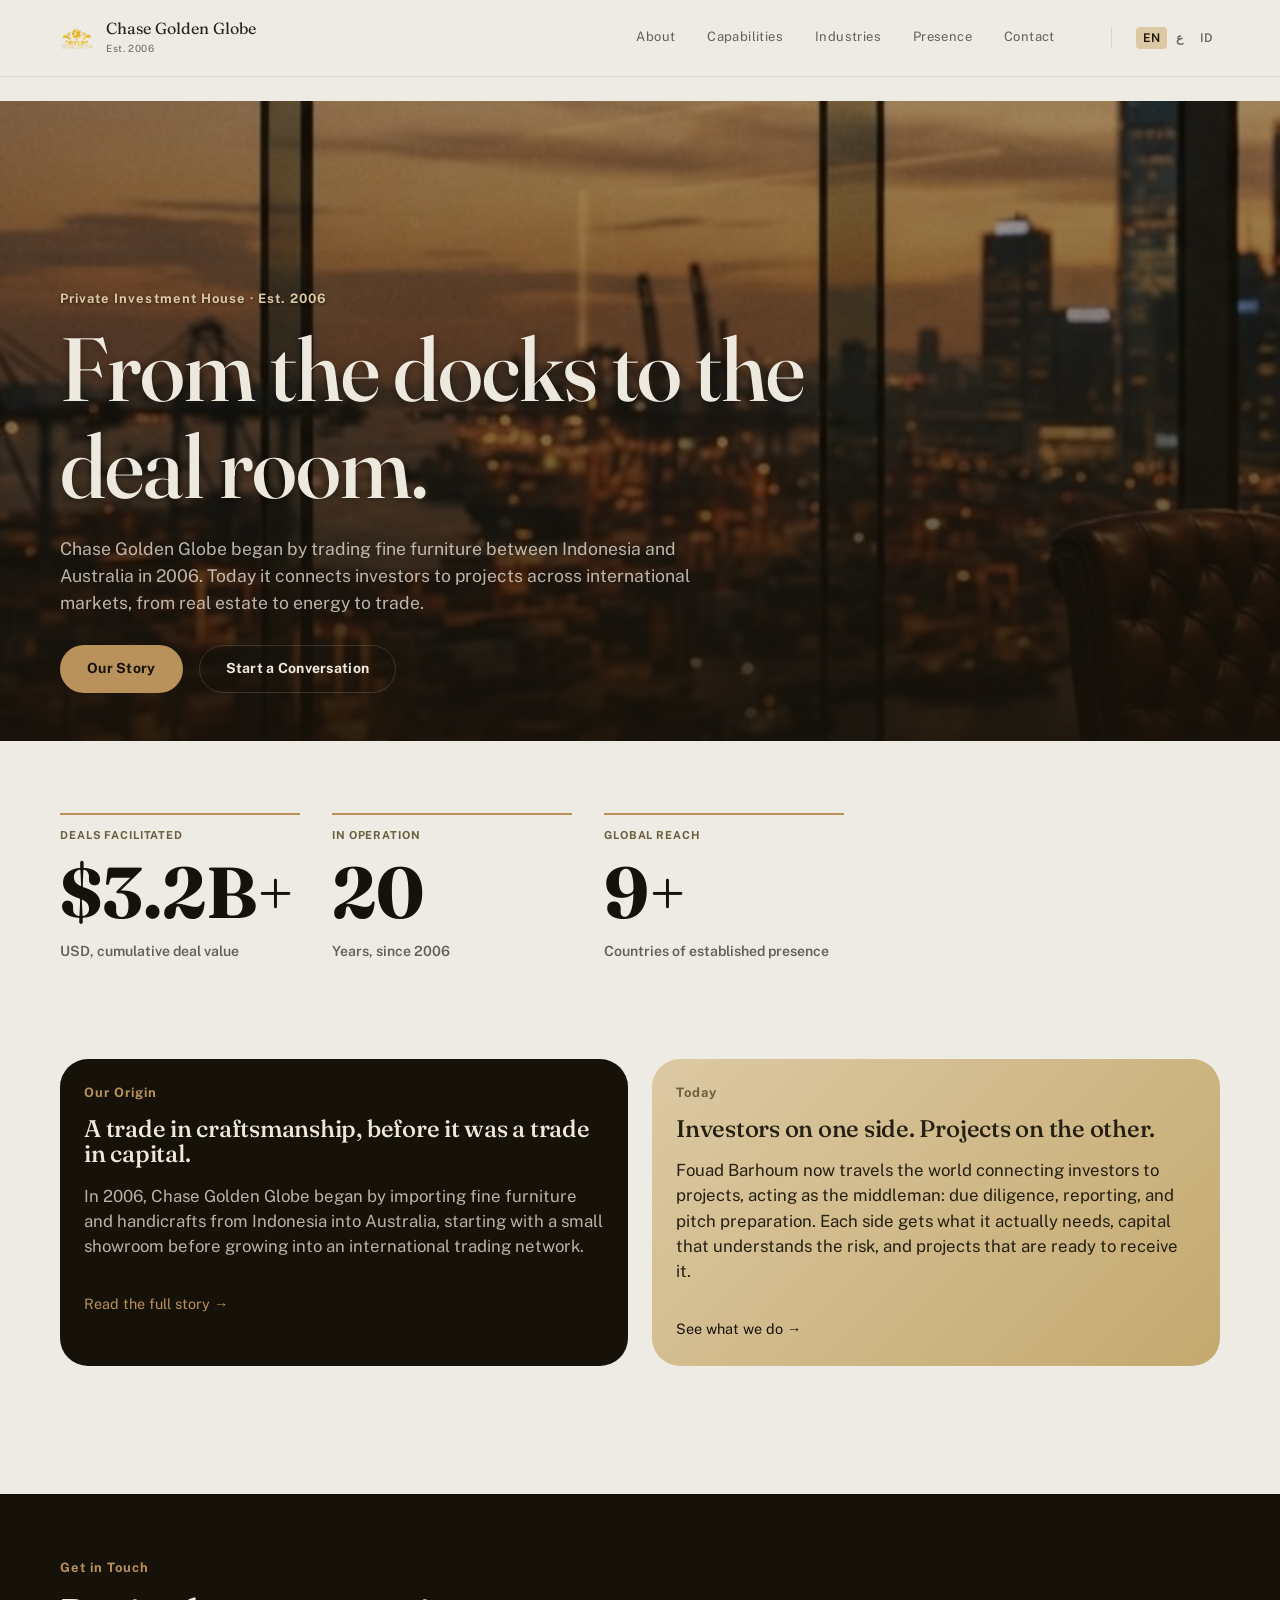
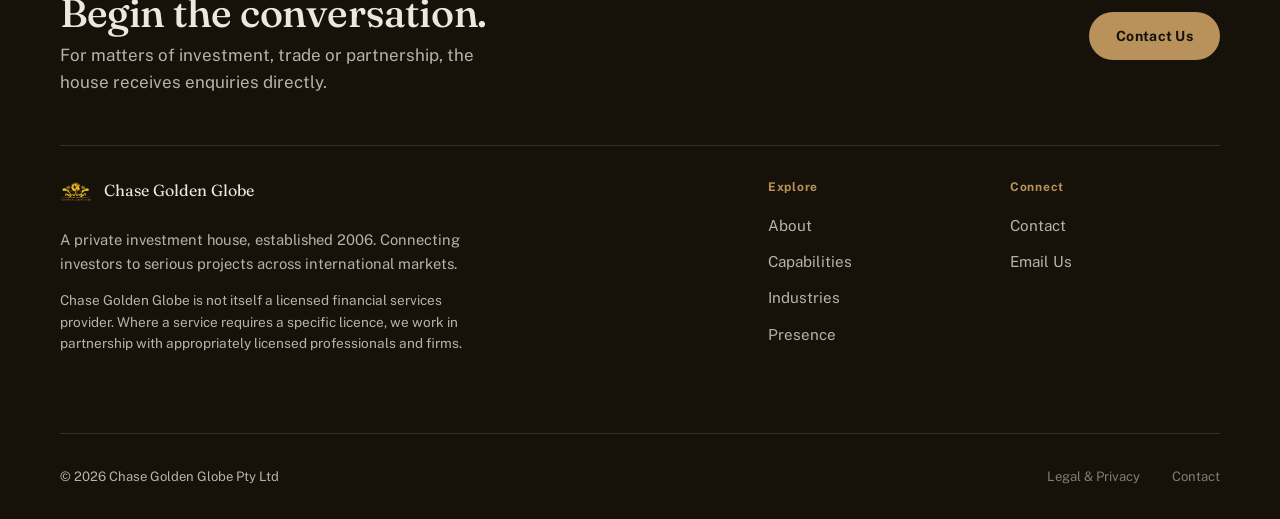
==== commit 18149a39: "Add files via upload" ====
--- a/index.html
+++ b/index.html
@@ -106,17 +106,10 @@
       <div class="panel panel-khaki">
         <div class="eyebrow" data-i18n="home.today.eyebrow">Today</div>
         <h3 data-i18n="home.today.title">Investors on one side. Projects on the other.</h3>
-        <p data-i18n="home.today.body">Fouad Barhoum now travels the world connecting investors to projects, acting as the middleman: due diligence, reporting, and pitch preparation.</p>
+        <p data-i18n="home.today.body">Fouad Barhoum now travels the world connecting investors to projects, acting as the middleman: due diligence, reporting, and pitch preparation. Each side gets what it actually needs, capital that understands the risk, and projects that are ready to receive it.</p>
         <a class="panel-arrow" style="color:var(--ink);" href="/capabilities.html" data-i18n="home.today.link">See what we do &rarr;</a>
       </div>
     </div>
-  </div>
-</section>
-
-<section class="tight" aria-labelledby="banner-h">
-  <div class="container">
-    <h2 class="eyebrow" id="banner-h" style="position:absolute;width:1px;height:1px;overflow:hidden;">Today</h2>
-    <img src="/assets/today-desk.jpg" alt="A desk with investment documents and blueprints, city skyline in the background" width="1600" height="720" loading="lazy" style="width:100%;height:auto;max-height:480px;object-fit:cover;border-radius:var(--r-card);">
   </div>
 </section>
 
--- a/style.css
+++ b/style.css
@@ -142,16 +142,19 @@
 section.tight{ padding-block: var(--sp-5); }
 .section-head{ max-width: 900px; margin-bottom: var(--sp-5); }
 
-/* Stat bubble — one of the five deliberate bubble types: a rounded card built
-   around a single big number. Used for standalone facts (deals value, years,
-   country count), never for prose. */
-.stat-row{ display:flex; flex-wrap:wrap; gap: var(--sp-5); }
-.stat-card{ flex: 1 1 220px; min-width:0; background: var(--page-bg-2); border-radius: var(--r-stat); padding: var(--sp-6) var(--sp-5) var(--sp-5); }
-.stat-label{ font-size:12px; font-weight:700; letter-spacing:.08em; text-transform:uppercase; color: var(--brass-dim); margin-bottom: var(--sp-5); }
-.stat-num{ font-family: var(--f-display); font-weight:700; font-size: clamp(2.2rem, 4vw, 3rem); line-height:1; color: var(--ink); }
-.stat-unit{ display:block; text-align:right; font-size: .88rem; color: var(--text-2); margin-top: var(--sp-4); font-weight:600; }
+/* Stat — one of the five deliberate bubble types, though deliberately NOT a
+   filled box: the number itself is the visual element, marked off by a thin
+   brass rule rather than a background panel. Used for standalone facts
+   (deals value, years, country count), never for prose. Content sets the
+   size here, not a container. */
+.stat-row{ display:flex; flex-wrap:wrap; gap: var(--sp-7) var(--sp-6); }
+.stat-card{ flex: 1 1 150px; min-width:0; max-width:240px; border-top: 2px solid var(--brass); padding-top: var(--sp-3); }
+.stat-label{ font-size:11px; font-weight:700; letter-spacing:.08em; text-transform:uppercase; color: var(--brass-dim); margin-bottom: var(--sp-3); }
+.stat-num{ font-family: var(--f-display); font-weight:700; font-size: clamp(2.75rem, 6vw, 4.5rem); line-height:1; color: var(--ink); }
+.stat-unit{ display:block; text-align:left; font-size: .88rem; color: var(--text-2); margin-top: var(--sp-3); font-weight:600; }
 .stat-num.on-dark{ color: var(--text-dark-1); }
 .stat-unit.on-dark{ color: var(--text-dark-3); }
+@media (max-width:520px){ .stat-num{ font-size: clamp(2.4rem, 12vw, 3.2rem); } }
 
 /* Panels — this is where color lives */
 .panel-row{ display:flex; flex-wrap:wrap; gap: var(--sp-5); }
@@ -159,21 +162,28 @@
 .panel-dark{ background: var(--ink); color: var(--text-dark-1); }
 .panel-dark p{ color: var(--text-dark-2); }
 .panel-khaki{ background: linear-gradient(135deg, var(--champagne), var(--champagne-2)); color: var(--text-1); }
-.panel-ivory{ background: var(--ivory); color: var(--text-1); border: 1px solid var(--line); }
 .panel h3{ font-size: 1.5rem; margin-bottom: var(--sp-3); }
 .panel p{ font-size: 1.05rem; line-height:1.5; }
-.panel .n{ font-family: var(--f-display); font-size: 3rem; margin-top: var(--sp-3); }
 .panel-arrow{ display:inline-block; margin-top: var(--sp-4); font-size:.9rem; color: var(--brass); }
 .panel-dark .panel-arrow{ color: var(--brass); }
 
-/* Split: media + text inside/around a panel — tighter gap so image/text fill the box */
+/* Split: side-by-side content inside a panel (used by Contact) */
 .split{ display:flex; flex-wrap:wrap; align-items:center; gap: var(--sp-5); }
-.split.reverse{ flex-direction: row-reverse; }
-.split-media{ flex: 1 1 320px; min-width:0; }
-.split-media.constrain{ flex: 0 1 380px; max-width: 380px; }
-.split-media img{ width:100%; height:auto; border-radius: var(--r-img); display:block; aspect-ratio: 4/5; object-fit:cover; }
-.split-media.wide img{ aspect-ratio: 16/10; }
-.split-text{ flex: 1 1 320px; min-width:0; }
+
+/* Chapter timeline — step-based history navigator (2006 / Growth & Expansion
+   / Today). Only the selected chapter's panel is shown, so the page never
+   presents the full history as one wall of text. */
+.chapter-nav{ display:flex; flex-wrap:wrap; gap: var(--sp-7); border-bottom: 1px solid var(--line); padding-bottom: var(--sp-3); margin-bottom: var(--sp-6); }
+.chapter-nav button{
+  background:none; border:0; cursor:pointer; font-family: var(--f-display); font-size: 1rem;
+  color: var(--text-3); padding-bottom: var(--sp-3); border-bottom: 2px solid transparent;
+  white-space:nowrap; transition: color .25s var(--ease), border-color .25s var(--ease);
+}
+.chapter-nav button:hover{ color: var(--text-1); }
+.chapter-nav button.active{ color: var(--text-1); border-bottom-color: var(--brass); font-weight:700; }
+.chapter-panel[hidden]{ display:none; }
+.chapter-panel.active{ animation: chapterFade .35s var(--ease); }
+@keyframes chapterFade{ from{ opacity:0; transform: translateY(8px); } to{ opacity:1; transform: translateY(0); } }
 
 /* Founder */
 .founder-grid{ display:flex; flex-wrap:wrap; gap: var(--sp-7); align-items:flex-start; }
@@ -184,12 +194,8 @@
 .founder-meta{ display:flex; flex-wrap:wrap; gap: var(--sp-6); margin-top: var(--sp-5); }
 .founder-meta-item{ max-width: 100%; }
 
-/* Card grid (industries teaser / explore cards) */
+/* Card grid layout (used by the Industries sector grid) */
 .card-grid{ display:flex; flex-wrap:wrap; gap: var(--sp-6); }
-.card{ flex: 1 1 300px; min-width:0; background: var(--ivory); border: 1px solid var(--line); border-radius: var(--r-card); padding: var(--sp-6); }
-.card h3{ font-size: 1.3rem; margin-bottom: var(--sp-3); }
-.card p{ color: var(--text-2); font-size: .95rem; }
-.card-arrow{ display:inline-block; margin-top: var(--sp-4); font-size:.88rem; color: var(--brass-dim); }
 
 /* Industry cards (main sector grid — icon + hover lift) */
 .industry-card{ flex: 1 1 300px; min-width:0; background: var(--ivory); border: 1px solid var(--line); border-radius: var(--r-card); padding: var(--sp-6); transition: border-color .3s var(--ease), transform .3s var(--ease); }
@@ -224,8 +230,9 @@
 .map-panel{ display:flex; flex-wrap:wrap; align-items:center; gap: var(--sp-6); }
 .map-visual{ flex: 2 1 460px; min-width:0; position:relative; }
 .map-visual svg{ width:100%; height:auto; display:block; }
-.map-stats{ flex: 1 1 200px; display:flex; flex-direction:column; align-items:center; text-align:center; gap: var(--sp-4); align-self:center; }
-.map-stats .stat-card{ width:100%; }
+.map-stats{ flex: 1 1 200px; display:flex; flex-direction:column; align-items:center; text-align:center; gap: var(--sp-5); align-self:center; }
+.map-stats .stat-card{ width:auto; max-width:none; border-top:0; border-left: 2px solid var(--brass); padding-top:0; padding-left: var(--sp-4); text-align:left; }
+.map-stats .stat-unit{ text-align:left; }
 .world-map-svg .country{ fill: rgba(22,17,9,0.12); stroke: var(--champagne-2); stroke-width:0.4; transition: fill .2s var(--ease); cursor:default; }
 .world-map-svg .country.hi{ fill: var(--ink); cursor:pointer; }
 .world-map-svg .country.hi:hover{ fill: var(--brass-dim); }
@@ -235,9 +242,6 @@
   white-space:nowrap;
 }
 .map-tooltip.show{ opacity:1; }
-
-/* Presence summary (replaces the old plain country list) */
-.presence-summary{ display:flex; flex-wrap:wrap; gap: var(--sp-8); margin-top: var(--sp-6); }
 
 /* Contact */
 .contact-detail{ border-top:1px solid var(--line); padding-top: var(--sp-3); margin-top: var(--sp-6); max-width: 420px; }
@@ -318,14 +322,6 @@
 .panel-photo::after{ content:""; position:absolute; inset:0; background: linear-gradient(135deg, rgba(22,17,9,0.90), rgba(22,17,9,0.74)); }
 .panel-photo > *{ position:relative; z-index:1; }
 
-/* Full-width CTA band — replaces the old narrow floating panel */
-.cta-band{ max-width:none; }
-.cta-band-inner{ display:flex; flex-wrap:wrap; align-items:center; justify-content:space-between; gap: var(--sp-6); }
-.cta-band-inner .btn{ flex-shrink:0; }
-
-/* Full-width image band (capabilities intro, etc.) */
-.image-band{ border-radius: var(--r-panel); overflow:hidden; margin: var(--sp-5) 0; }
-.image-band img{ width:100%; height:auto; display:block; aspect-ratio: 16/9; object-fit:cover; }
 
 /* Map zoom controls */
 .map-reset-btn{
@@ -361,6 +357,8 @@
   section.tight{ padding-block: var(--sp-4); }
 }
 @media (max-width: 640px){
+  .chapter-nav{ gap: var(--sp-5); }
+  .stat-row{ gap: var(--sp-6) var(--sp-5); }
   .site-footer{ margin-top: var(--sp-7); }
   .site-footer > .container{ padding-top: var(--sp-6); padding-bottom: var(--sp-4); }
   .footer-cta{ padding-bottom: var(--sp-5); margin-bottom: var(--sp-5); }
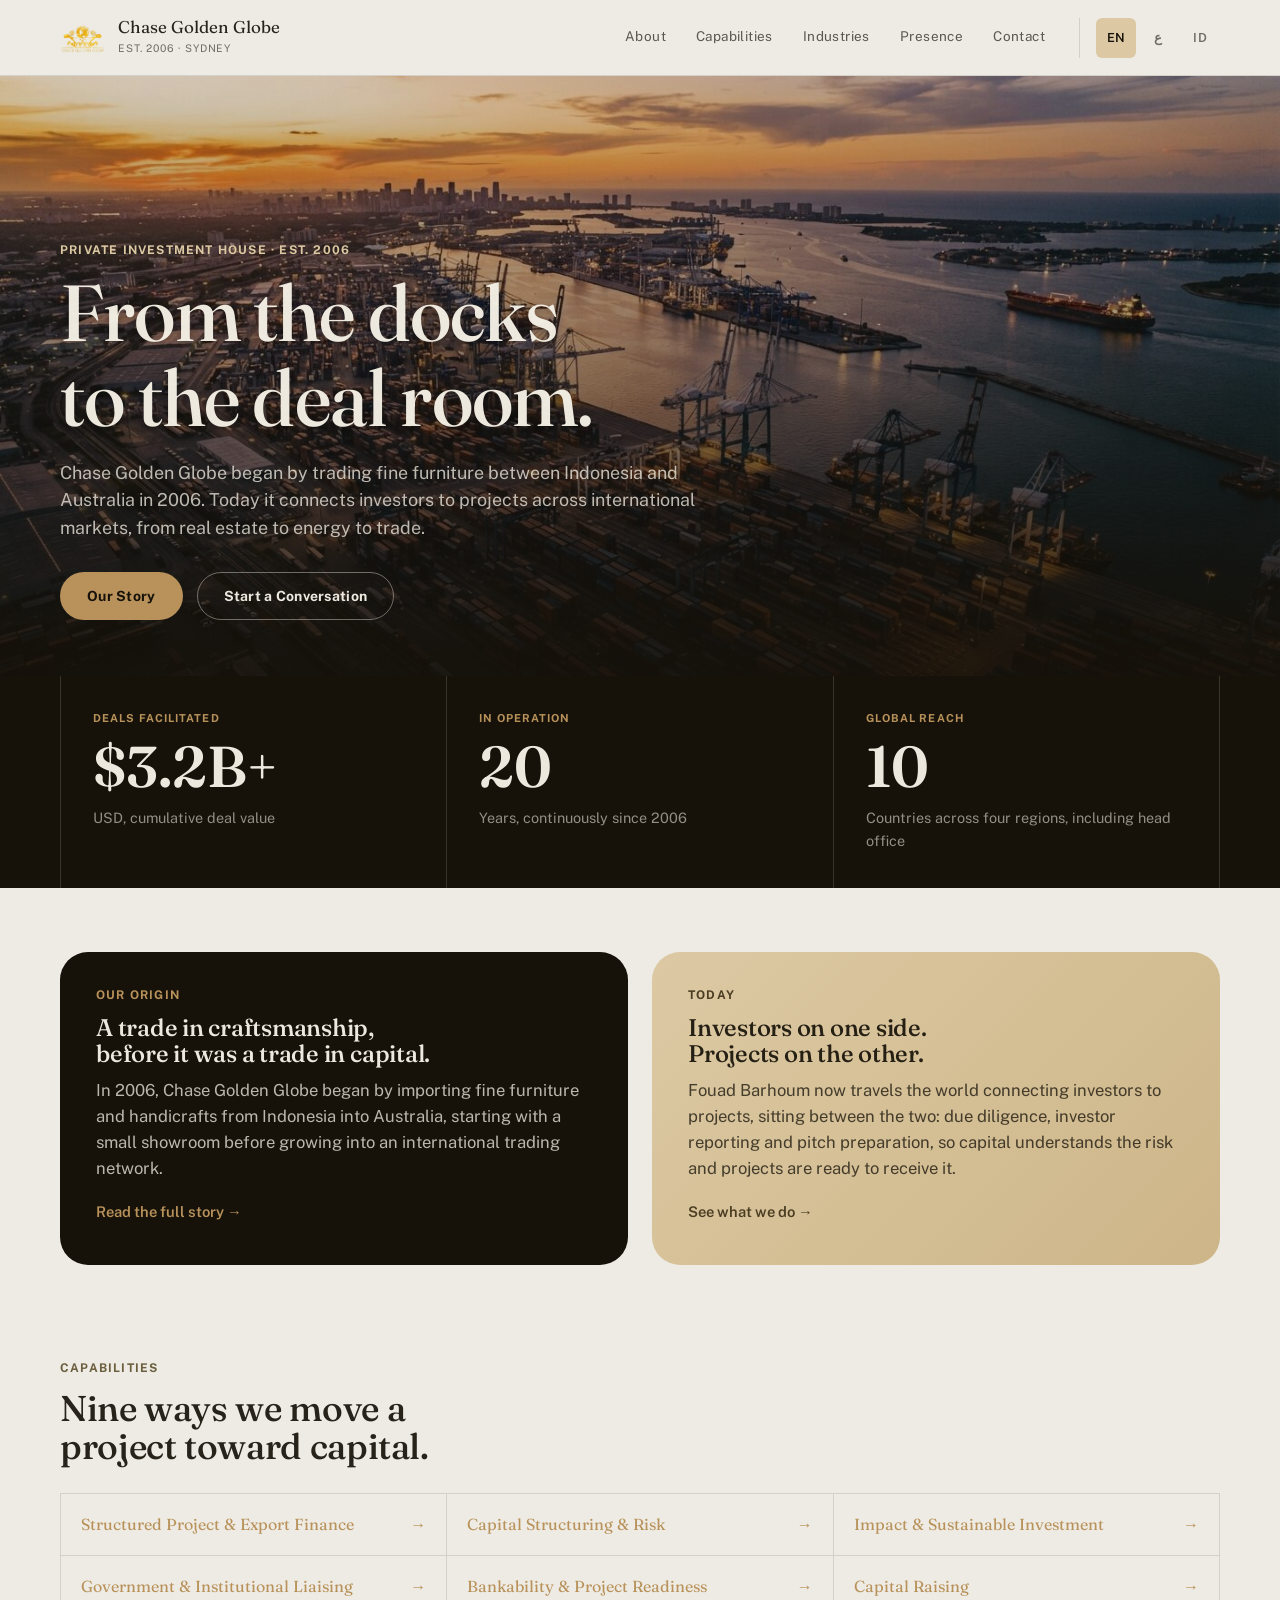
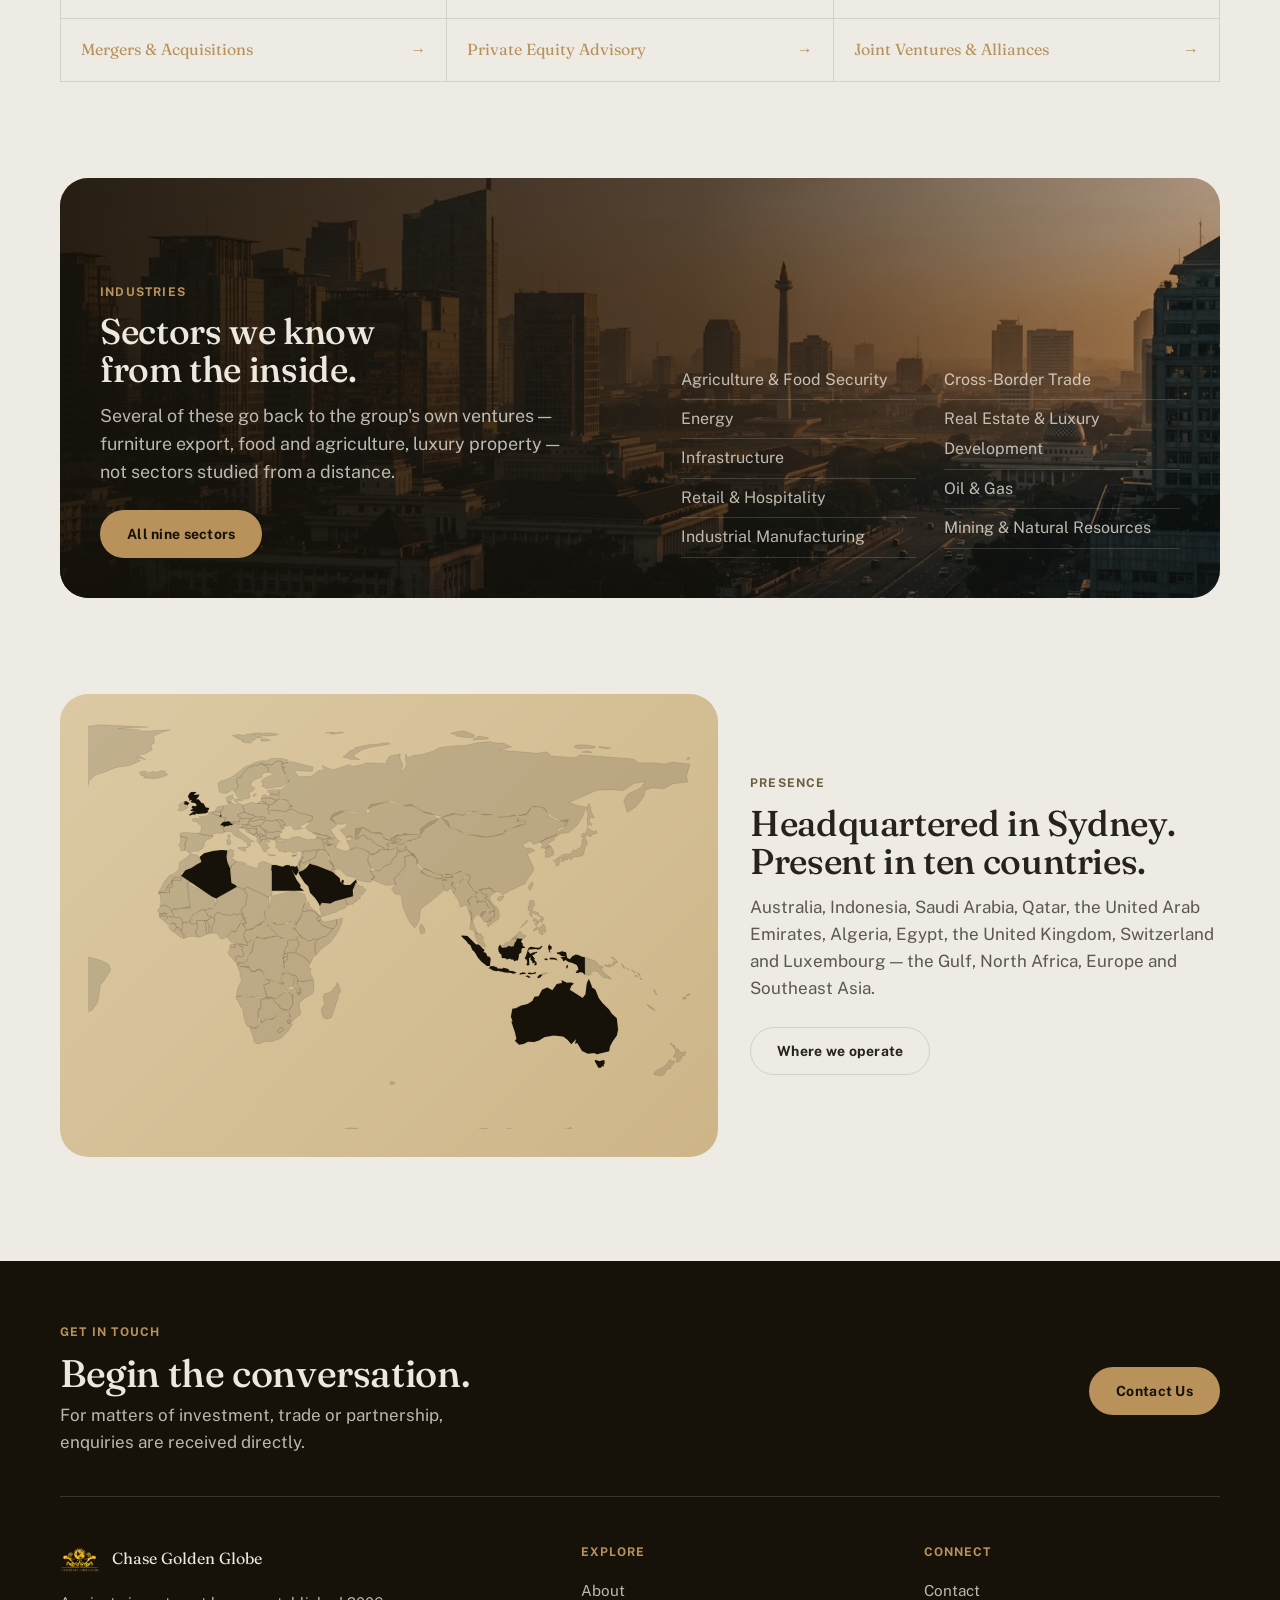
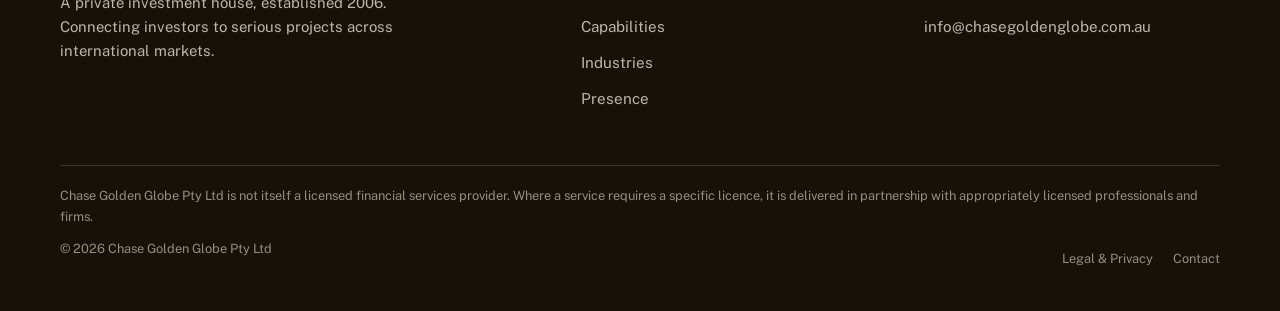
==== commit 7d42bb32: "Add files via upload" ====
--- a/index.html
+++ b/index.html
@@ -1,14 +1,15 @@
 <!DOCTYPE html>
-<html lang="en">
+<html lang="en" dir="ltr">
 <head>
 <meta charset="UTF-8">
 <meta name="viewport" content="width=device-width, initial-scale=1.0">
 <title>Chase Golden Globe | Private Investment House, Est. 2006</title>
-<meta name="description" content="Chase Golden Globe connects investors to projects across global markets, from a house that began trading fine furniture between Indonesia and Australia in 2006.">
+<meta name="description" content="Chase Golden Globe connects investors to projects across international markets, from a house that began trading fine furniture between Indonesia and Australia in 2006.">
 <meta name="robots" content="index, follow">
 <link rel="canonical" href="https://chasegoldenglobe.com.au/">
 <link rel="icon" type="image/png" sizes="32x32" href="/assets/favicon-32.png">
 <link rel="icon" href="/assets/favicon.ico">
+<link rel="apple-touch-icon" href="/assets/icon-192.png">
 <link rel="manifest" href="/site.webmanifest">
 <meta name="theme-color" content="#EEEBE4">
 <meta property="og:type" content="website">
@@ -17,27 +18,22 @@
 <meta property="og:description" content="Chase Golden Globe connects investors to projects across international markets, from a house that began trading fine furniture between Indonesia and Australia in 2006.">
 <meta property="og:url" content="https://chasegoldenglobe.com.au/">
 <meta property="og:image" content="https://chasegoldenglobe.com.au/assets/og-image.png">
+<meta property="og:image:width" content="1200">
+<meta property="og:image:height" content="630">
+<meta name="twitter:card" content="summary_large_image">
 <link rel="preconnect" href="https://fonts.googleapis.com">
 <link rel="preconnect" href="https://fonts.gstatic.com" crossorigin>
 <link href="https://fonts.googleapis.com/css2?family=Fraunces:opsz,wght@9..144,400;9..144,500;9..144,600&family=Public+Sans:wght@400;500;600;700&family=Cairo:wght@400;500;600;700&family=Markazi+Text:wght@500;600;700&display=swap" rel="stylesheet">
 <link rel="stylesheet" href="/style.css">
-<script type="application/ld+json">{
-  "@context": "https://schema.org", "@type": "Organization",
-  "@id": "https://chasegoldenglobe.com.au/#organization",
-  "name": "Chase Golden Globe", "legalName": "Chase Golden Globe Pty Ltd",
-  "url": "https://chasegoldenglobe.com.au/", "logo": "https://chasegoldenglobe.com.au/assets/logo.png",
-  "foundingDate": "2006",
-  "description": "Chase Golden Globe is a private international business and investment platform that began by trading fine furniture between Indonesia and Australia in 2006, and today connects investors to projects across international markets.",
-  "founder": { "@type": "Person", "name": "Fouad Barhoum" },
-  "address": { "@type": "PostalAddress", "addressLocality": "Sydney", "addressRegion": "NSW", "addressCountry": "AU" }
-}</script>
+<link rel="preload" as="image" href="/assets/hero-industries.jpg">
+<script type="application/ld+json">{"@context":"https://schema.org","@type":"Organization","@id":"https://chasegoldenglobe.com.au/#organization","name":"Chase Golden Globe","legalName":"Chase Golden Globe Pty Ltd","url":"https://chasegoldenglobe.com.au/","logo":"https://chasegoldenglobe.com.au/assets/logo.png","foundingDate":"2006","email":"info@chasegoldenglobe.com.au","description":"Chase Golden Globe is a private international business and investment platform that began by trading fine furniture between Indonesia and Australia in 2006, and today connects investors to projects across international markets.","founder":{"@type":"Person","name":"Fouad Barhoum"},"address":{"@type":"PostalAddress","addressLocality":"Sydney","addressRegion":"NSW","addressCountry":"AU"},"areaServed":["AU","ID","SA","QA","AE","DZ","EG","GB","CH","LU"]}</script>
 </head>
 <body>
 <a class="skip-link" href="#main" data-i18n="skip">Skip to main content</a>
 <nav class="site-nav" id="siteNav" aria-label="Primary">
   <a class="nav-logo" href="/" aria-label="Chase Golden Globe — Home">
-    <picture><source srcset="/assets/logo.webp" type="image/webp"><img src="/assets/logo.png" alt="Chase Golden Globe crest logo" width="34" height="24"></picture>
-    <div><div class="nav-logo-text">Chase Golden Globe</div><div class="nav-logo-sub" data-i18n="nav.sub">Est. 2006</div></div>
+    <picture><source srcset="/assets/logo.webp" type="image/webp"><img src="/assets/logo.png" alt="" width="46" height="32"></picture>
+    <div><div class="nav-logo-text">Chase Golden Globe</div><div class="nav-logo-sub" data-i18n="nav.sub">Est. 2006 · Sydney</div></div>
   </a>
   <button class="nav-toggle" id="navToggle" aria-expanded="false" aria-controls="navLinks" data-i18n="nav.menu">Menu</button>
   <div class="nav-links" id="navLinks">
@@ -46,106 +42,307 @@
     <a href="/industries.html" data-i18n="nav.industries">Industries</a>
     <a href="/presence.html" data-i18n="nav.presence">Presence</a>
     <a href="/contact.html" data-i18n="nav.contact">Contact</a>
-    <div class="lang-switch">
-      <button type="button" data-lang="en">EN</button>
-      <button type="button" data-lang="ar">ع</button>
-      <button type="button" data-lang="id">ID</button>
+    <div class="lang-switch" role="group" aria-label="Language">
+      <button type="button" data-lang="en" lang="en" aria-label="English" aria-pressed="true" class="active">EN</button>
+      <button type="button" data-lang="ar" lang="ar" aria-label="العربية" aria-pressed="false">ع</button>
+      <button type="button" data-lang="id" lang="id" aria-label="Bahasa Indonesia" aria-pressed="false">ID</button>
     </div>
   </div>
 </nav>
-
 <main id="main">
-
-<section class="tight" aria-labelledby="hero-h">
-  <div class="hero-full" style="background-image:url('/assets/hero-office-port.jpg');">
-    <div class="hero-full-content">
-      <div class="eyebrow" data-i18n="hero.eyebrow">Private Investment House &middot; Est. 2006</div>
-      <h1 class="headline-xl" id="hero-h" style="color:var(--text-dark-1);" data-i18n="hero.title">From the docks to the deal room.</h1>
-      <p class="lede on-dark" style="margin-top:20px;" data-i18n="hero.lede">Chase Golden Globe began by trading fine furniture between Indonesia and Australia in 2006. Today it connects investors to projects across international markets, from real estate to energy to trade.</p>
-      <div class="btn-row" style="margin-top:28px;">
-        <a class="btn btn-brass" href="/about.html" data-i18n="hero.btn1">Our Story</a>
-        <a class="btn btn-line-dark" href="/contact.html" data-i18n="hero.btn2">Start a Conversation</a>
+<div class="hero" style="background-image:url('/assets/hero-industries.jpg');">
+  <div class="hero-in">
+    <div class="eyebrow" data-i18n="hero.eyebrow">Private Investment House · Est. 2006</div>
+    <h1 class="h-home" data-i18n="hero.title">From the docks to the deal room.</h1>
+    <p class="lede on-dark" data-i18n="hero.lede">Chase Golden Globe began by trading fine furniture between Indonesia and Australia in 2006. Today it connects investors to projects across international markets, from real estate to energy to trade.</p>
+    <div class="btn-row"><a class="btn btn-brass" href="/about.html" data-i18n="hero.btn1">Our Story</a><a class="btn btn-line-dark" href="/contact.html" data-i18n="hero.btn2">Start a Conversation</a></div>
+  </div>
+</div>
+
+<div class="band"><div class="wrap">
+  <h2 class="sr-only" data-i18n="home.stats.heading">By the Numbers</h2>
+  <div class="stats">
+    <div class="stat"><div class="stat-l" data-i18n="home.stats.deals.label">Deals Facilitated</div><div class="stat-n">$3.2B+</div><div class="stat-u" data-i18n="home.stats.deals.unit">USD, cumulative deal value</div></div>
+    <div class="stat"><div class="stat-l" data-i18n="home.stats.years.label">In Operation</div><div class="stat-n">20</div><div class="stat-u" data-i18n="home.stats.years.unit">Years, continuously since 2006</div></div>
+    <div class="stat"><div class="stat-l" data-i18n="home.stats.countries.label">Global Reach</div><div class="stat-n">10</div><div class="stat-u" data-i18n="home.stats.countries.unit">Countries across four regions, including head office</div></div>
+  </div>
+</div></div>
+
+<section aria-labelledby="story-h"><div class="wrap">
+  <h2 class="sr-only" id="story-h" data-i18n="home.story.heading">The Story</h2>
+  <div class="row2">
+    <div class="panel panel-dark">
+      <div class="eyebrow on-dark" data-i18n="home.origin.eyebrow">Our Origin</div>
+      <h3 data-i18n="home.origin.title">A trade in craftsmanship, before it was a trade in capital.</h3>
+      <p data-i18n="home.origin.body">In 2006, Chase Golden Globe began by importing fine furniture and handicrafts from Indonesia into Australia, starting with a small showroom before growing into an international trading network.</p>
+      <a class="arrow" href="/about.html" data-i18n="home.origin.link">Read the full story →</a>
+    </div>
+    <div class="panel panel-khaki">
+      <div class="eyebrow on-khaki" data-i18n="home.today.eyebrow">Today</div>
+      <h3 data-i18n="home.today.title">Investors on one side. Projects on the other.</h3>
+      <p data-i18n="home.today.body">Fouad Barhoum now travels the world connecting investors to projects, sitting between the two: due diligence, investor reporting and pitch preparation, so capital understands the risk and projects are ready to receive it.</p>
+      <a class="arrow" href="/capabilities.html" data-i18n="home.today.link">See what we do →</a>
+    </div>
+  </div>
+</div></section>
+
+<section class="tight" aria-labelledby="cap-h"><div class="wrap">
+  <div class="sec-head"><div class="eyebrow" data-i18n="nav.capabilities">Capabilities</div><h2 class="h-sec" id="cap-h" data-i18n="home.cap.title">Nine ways we move a project toward capital.</h2></div>
+  <div class="strip">
+      <a href="/capabilities.html"><span data-i18n="cap.t1.title">Structured Project &amp; Export Finance</span> <span aria-hidden="true">→</span></a>
+      <a href="/capabilities.html"><span data-i18n="cap.t2.title">Capital Structuring &amp; Risk</span> <span aria-hidden="true">→</span></a>
+      <a href="/capabilities.html"><span data-i18n="cap.t3.title">Impact &amp; Sustainable Investment</span> <span aria-hidden="true">→</span></a>
+      <a href="/capabilities.html"><span data-i18n="cap.t4.title">Government &amp; Institutional Liaising</span> <span aria-hidden="true">→</span></a>
+      <a href="/capabilities.html"><span data-i18n="cap.t5.title">Bankability &amp; Project Readiness</span> <span aria-hidden="true">→</span></a>
+      <a href="/capabilities.html"><span data-i18n="cap.t6.title">Capital Raising</span> <span aria-hidden="true">→</span></a>
+      <a href="/capabilities.html"><span data-i18n="cap.t7.title">Mergers &amp; Acquisitions</span> <span aria-hidden="true">→</span></a>
+      <a href="/capabilities.html"><span data-i18n="cap.t8.title">Private Equity Advisory</span> <span aria-hidden="true">→</span></a>
+      <a href="/capabilities.html"><span data-i18n="cap.t9.title">Joint Ventures &amp; Alliances</span> <span aria-hidden="true">→</span></a>
+  </div>
+</div></section>
+
+<section aria-labelledby="ind-h"><div class="wrap">
+  <div class="sector-band" style="background-image:url('/assets/office-indonesia.jpg');">
+    <div class="sector-in">
+      <div>
+        <div class="eyebrow on-dark" data-i18n="nav.industries">Industries</div>
+        <h2 class="h-sec" id="ind-h" data-i18n="home.ind.title">Sectors we know from the inside.</h2>
+        <p class="lede on-dark" data-i18n="home.ind.body">Several of these go back to the group's own ventures — furniture export, food and agriculture, luxury property — not sectors studied from a distance.</p>
+        <a class="btn btn-brass" href="/industries.html" data-i18n="home.ind.btn">All nine sectors</a>
       </div>
-    </div>
-  </div>
-</section>
-
-<section aria-labelledby="stats-h">
-  <div class="container">
-    <h2 class="eyebrow" id="stats-h" style="position:absolute;width:1px;height:1px;overflow:hidden;" data-i18n="home.stats.heading">By the Numbers</h2>
-    <div class="stat-row">
-      <div class="stat-card">
-        <div class="stat-label" data-i18n="home.stats.deals.label">Deals Facilitated</div>
-        <div class="stat-num">$3.2B+</div>
-        <span class="stat-unit" data-i18n="home.stats.deals.unit">USD, cumulative deal value</span>
+      <div class="sector-list">
+          <div data-i18n="ind.s1.title">Agriculture &amp; Food Security</div>
+          <div data-i18n="ind.s2.title">Energy</div>
+          <div data-i18n="ind.s3.title">Infrastructure</div>
+          <div data-i18n="ind.s4.title">Retail &amp; Hospitality</div>
+          <div data-i18n="ind.s5.title">Industrial Manufacturing</div>
+          <div data-i18n="ind.s6.title">Cross-Border Trade</div>
+          <div data-i18n="ind.s7.title">Real Estate &amp; Luxury Development</div>
+          <div data-i18n="ind.s8.title">Oil &amp; Gas</div>
+          <div data-i18n="ind.s9.title">Mining &amp; Natural Resources</div>
       </div>
-      <div class="stat-card">
-        <div class="stat-label" data-i18n="home.stats.years.label">In Operation</div>
-        <div class="stat-num">20</div>
-        <span class="stat-unit" data-i18n="home.stats.years.unit">Years, since 2006</span>
+    </div>
+  </div>
+</div></section>
+
+<section class="tight" aria-labelledby="pres-h"><div class="wrap">
+  <div class="pres-teaser">
+    <div class="map-mini"><svg viewBox="380 15 620 420" data-default-viewbox="380 15 620 420" role="img" aria-hidden="true" aria-label="World map with the ten countries where Chase Golden Globe is present" class="world-map-svg" id="worldMapMini">
+<path class="country" d="M670.0,151.0 L675.5,150.4 L679.9,146.9 L683.9,146.1 L692.2,146.8 L698.2,143.7 L698.5,147.0 L701.8,147.1 L708.3,146.1 L705.7,147.7 L698.0,149.8 L697.5,153.5 L694.3,155.5 L692.4,159.7 L690.4,161.9 L685.9,163.0 L680.7,168.1 L676.5,168.1 L671.6,164.6 L669.1,160.6 L668.1,156.5Z" data-name="Afghanistan"></path>
+<path class="country" d="M545.4,266.3 L547.5,271.0 L551.3,271.8 L553.9,269.9 L557.2,269.3 L560.4,272.0 L560.8,276.5 L562.2,280.5 L566.4,280.4 L566.9,283.9 L560.9,285.8 L564.5,298.7 L537.4,297.1 L532.6,298.1 L533.7,291.3 L535.4,286.5 L538.2,281.4 L536.4,277.1 L536.8,273.8 L534.0,267.5 L536.2,266.6ZM534.5,265.8 L533.8,266.1 L533.1,264.0 L535.1,262.3 L536.1,263.3 L534.6,264.6Z" data-name="Angola"></path>
+<path class="country" d="M557.2,133.7 L556.8,134.7 L557.2,135.9 L558.4,136.5 L558.3,137.3 L557.4,137.7 L557.3,138.6 L556.0,139.9 L553.9,138.2 L554.3,134.1 L553.6,132.8 L554.8,131.4 L557.0,132.7Z" data-name="Albania"></path>
+<path class="country hi" d="M643.3,182.7 L643.8,182.5 L643.9,183.3 L646.0,182.8 L650.0,183.0 L655.8,177.6 L656.3,178.6 L656.7,180.8 L655.2,180.8 L655.0,182.6 L655.5,183.0 L654.2,183.5 L654.2,184.7 L652.8,187.5 L644.4,186.1Z" data-name="United Arab Emirates"></path>
+__DROP__ data-name="Argentina"></path>
+<path class="country" d="M621.1,135.9 L624.9,135.4 L626.6,136.6 L626.0,137.3 L627.5,138.3 L626.7,139.2 L629.1,140.4 L629.2,142.3 L628.2,142.4 L627.1,140.4 L625.8,140.4 L625.0,139.6 L621.3,138.2Z" data-name="Armenia"></path>
+<path class="country" d="M337.2,428.2 L331.6,428.6 L326.4,430.8 L327.4,433.9 L321.4,435.7 L317.6,438.8 L322.3,441.4 L326.2,444.4 L329.1,447.5 L330.5,452.2 L329.5,455.9 L322.9,458.1 L303.9,462.9 L290.1,463.1 L292.3,467.3 L283.4,468.9 L287.1,471.9 L341.6,480.2 L356.8,477.8 L375.5,477.4 L386.7,476.0 L420.7,473.2 L417.5,470.2 L401.0,470.7 L401.9,467.0 L413.9,464.9 L423.6,462.5 L433.5,461.8 L444.4,460.2 L453.8,457.8 L454.3,455.2 L460.0,452.6 L474.7,448.1 L484.6,448.3 L495.0,447.7 L502.4,448.1 L519.8,445.1 L526.5,444.5 L533.2,446.2 L540.9,444.5 L547.3,444.2 L556.6,444.5 L562.7,446.4 L572.2,445.8 L581.0,445.0 L588.9,443.5 L594.1,440.3 L600.5,442.4 L607.4,443.8 L613.7,441.5 L648.9,433.0 L656.5,433.3 L661.5,436.1 L668.3,438.0 L691.4,438.7 L693.2,443.6 L688.7,446.4 L690.1,448.4 L694.1,450.7 L699.7,448.1 L703.7,445.5 L717.0,441.9 L727.9,437.1 L743.0,435.8 L777.0,436.8 L782.2,434.2 L789.6,433.3 L797.7,436.0 L806.2,435.3 L813.5,433.6 L826.1,435.9 L835.8,436.6 L842.3,434.7 L857.8,435.4 L874.3,433.9 L876.9,432.2 L879.5,435.5 L897.4,435.5 L906.1,436.7 L910.3,439.3 L920.8,440.9 L928.6,440.4 L935.6,442.7 L951.9,446.5 L961.4,446.5 L970.7,447.8 L975.2,450.2 L971.5,453.5 L958.2,458.7 L954.4,461.8 L955.7,465.2 L962.8,467.6 L954.6,469.8 L946.5,472.8 L947.6,475.8 L954.7,478.9 L979.1,483.7 L995.2,484.6 L2.6,483.7 L10.9,483.6 L15.6,484.8 L27.9,483.0 L36.0,484.9 L60.9,487.1 L87.4,487.8 L103.1,484.9 L80.8,483.1 L74.9,480.1 L70.8,477.1 L71.1,475.4 L86.5,475.1 L92.3,472.0 L66.7,468.6 L60.1,463.6 L79.6,465.0 L90.0,462.7 L93.1,460.4 L121.0,457.0 L163.7,457.0 L183.5,454.8 L188.1,457.5 L208.7,458.2 L220.4,459.2 L218.7,456.1 L213.0,453.8 L217.8,452.3 L236.0,454.1 L246.1,453.9 L254.4,452.8 L273.7,455.1 L279.7,454.2 L288.3,455.5 L308.5,452.8 L313.5,450.1 L309.6,443.7 L312.3,440.4 L311.8,437.0 L321.7,431.0 L339.4,425.8Z" data-name="Antarctica"></path>
+<path class="country" d="M691.5,385.1 L695.9,386.3 L696.0,386.8 L695.2,388.1 L691.0,388.3Z" data-name="French Southern and Antarctic Lands"></path>
+<path class="country hi" d="M903.9,363.3 L906.6,364.3 L910.2,363.4 L911.9,363.5 L912.1,366.8 L911.2,367.8 L910.9,370.0 L909.9,369.3 L908.0,371.2 L905.7,371.0 L902.0,364.3 L902.1,363.1ZM898.8,288.2 L902.5,290.5 L906.0,299.3 L909.6,304.1 L916.9,311.5 L919.2,315.2 L924.6,320.2 L925.9,331.8 L924.7,337.9 L920.4,343.9 L917.6,349.1 L916.7,354.0 L904.1,357.2 L901.3,355.8 L894.9,356.6 L888.9,353.9 L883.9,345.5 L881.5,346.4 L882.8,341.4 L877.7,346.9 L873.9,342.3 L869.4,338.9 L859.8,337.8 L850.4,339.5 L844.5,343.0 L839.4,344.5 L833.0,344.4 L829.2,346.5 L824.0,347.3 L819.6,343.4 L821.3,341.4 L819.9,335.0 L816.1,323.7 L817.3,323.1 L815.6,318.6 L817.1,310.4 L820.7,309.7 L825.5,307.3 L832.8,305.5 L837.9,302.0 L839.8,297.9 L844.1,297.4 L847.7,290.8 L853.0,288.4 L858.3,291.3 L862.8,284.8 L868.3,283.7 L867.7,280.9 L873.3,283.5 L877.5,283.2 L880.4,284.3 L877.7,287.0 L876.2,290.9 L889.5,299.2 L892.4,295.5 L893.5,286.0 L894.2,283.0 L895.9,279.6 L898.9,287.2Z" data-name="Australia"></path>
+<path class="country" d="M547.2,116.3 L547.0,117.5 L545.4,117.5 L545.9,118.1 L544.5,120.3 L540.6,121.0 L534.4,120.1 L533.8,119.1 L531.0,119.6 L530.7,120.1 L526.3,119.2 L526.7,118.0 L527.5,117.8 L528.9,118.6 L529.3,117.9 L533.7,117.5 L535.9,118.1 L535.8,115.9 L537.8,114.2 L539.8,115.1 L542.4,113.8 L544.5,114.6 L545.8,114.5 L547.1,115.0Z" data-name="Austria"></path>
+<path class="country" d="M625.0,139.6 L625.8,140.4 L627.1,140.4 L628.2,142.4 L626.3,142.0 L624.9,140.7 L624.4,139.7ZM631.6,135.5 L632.8,135.7 L635.0,133.9 L637.8,137.3 L639.1,137.4 L640.0,138.2 L637.7,138.4 L637.2,140.6 L635.7,142.2 L635.8,143.6 L635.1,143.7 L633.4,142.2 L634.3,140.9 L633.5,140.0 L629.2,142.3 L629.1,140.4 L626.7,139.2 L627.5,138.3 L626.0,137.3 L626.6,136.6 L624.9,135.4 L625.6,135.0 L629.2,135.9 L629.5,135.6 L628.2,134.1 L628.9,133.7 L629.7,133.8Z" data-name="Azerbaijan"></path>
+<path class="country" d="M581.5,262.5 L581.3,259.1 L580.6,257.9 L582.3,258.1 L583.2,256.5 L584.6,256.7 L585.4,259.3 L582.6,262.4Z" data-name="Burundi"></path>
+<path class="country" d="M509.2,107.4 L511.2,107.6 L513.8,107.0 L517.1,108.9 L516.8,110.8 L516.1,110.9 L515.8,112.4 L513.3,111.2 L511.9,111.4 L508.7,108.9 L507.4,108.9 L507.0,107.9Z" data-name="Belgium"></path>
+<path class="country" d="M507.5,232.6 L505.2,232.9 L504.5,231.0 L504.6,224.6 L504.0,222.7 L502.1,220.9 L502.5,219.5 L503.5,219.1 L504.0,217.9 L505.4,217.7 L506.9,216.0 L507.9,216.0 L510.0,217.6 L510.5,220.2 L510.0,221.3 L510.3,222.0 L508.1,224.6 L507.6,226.4Z" data-name="Benin"></path>
+<path class="country" d="M492.1,223.2 L490.2,222.5 L488.9,222.6 L488.0,223.3 L486.7,222.7 L485.0,221.2 L484.8,219.6 L485.6,218.4 L485.5,217.5 L487.7,215.2 L488.1,213.3 L488.9,212.6 L490.2,213.0 L491.4,212.4 L494.4,209.6 L497.0,208.4 L498.6,208.0 L501.0,208.5 L500.8,209.9 L502.8,213.0 L502.8,214.3 L506.0,214.9 L506.0,216.8 L505.4,217.7 L504.0,217.9 L503.5,219.1 L502.5,219.5 L491.8,219.5Z" data-name="Burkina Faso"></path>
+<path class="country" d="M757.4,188.8 L757.4,190.8 L756.4,190.3 L756.6,192.6 L755.1,188.4 L753.9,186.8 L751.4,186.7 L751.6,187.8 L750.8,189.3 L747.3,188.7 L745.9,184.4 L746.4,182.7 L744.7,181.9 L745.3,180.9 L747.0,179.9 L745.0,178.4 L746.0,176.5 L749.5,177.9 L749.8,179.8 L756.6,180.6 L755.3,183.0 L754.1,183.1 L753.2,184.7 L754.7,186.2 L755.2,184.4 L756.0,184.4Z" data-name="Bangladesh"></path>
+<path class="country" d="M562.9,127.1 L563.7,128.3 L571.0,128.6 L575.7,127.3 L579.3,128.6 L577.9,129.7 L576.9,131.7 L577.8,133.3 L575.4,132.9 L572.5,133.8 L572.5,135.2 L570.0,135.5 L568.0,134.5 L565.8,135.3 L563.8,135.2 L563.6,133.3 L562.2,132.4 L562.8,130.8 L563.9,130.0 L562.5,128.8 L562.3,127.8Z" data-name="Bulgaria"></path>
+__DROP__ data-name="The Bahamas"></path>
+<path class="country" d="M552.8,125.4 L553.8,125.4 L553.1,126.6 L554.4,127.7 L554.0,129.0 L552.0,130.0 L551.6,131.5 L549.1,130.5 L543.8,125.5 L544.3,124.4 L545.3,125.0 L545.9,124.4 L547.2,124.4 L551.5,124.8Z" data-name="Bosnia and Herzegovina"></path>
+<path class="country" d="M565.2,100.2 L567.9,100.3 L570.9,99.2 L571.6,97.6 L573.9,96.8 L573.6,95.5 L578.3,94.0 L581.2,94.7 L581.6,95.4 L583.0,95.0 L585.8,95.7 L586.0,97.0 L585.4,97.7 L588.3,100.1 L588.1,100.6 L590.8,101.8 L589.7,102.4 L587.0,102.6 L588.3,105.3 L585.9,105.4 L585.1,106.0 L584.9,107.4 L570.4,105.8 L565.4,106.7 L565.3,105.5 L564.4,104.2 L566.1,103.6Z" data-name="Belarus"></path>
+__DROP__ data-name="Belize"></path>
+__DROP__ data-name="Bermuda"></path>
+__DROP__ data-name="Bolivia"></path>
+<path class="country" d="M339.9,333.9 L348.6,326.3 L349.6,321.0 L349.2,318.3 L347.1,316.7 L345.5,312.9 L342.0,311.9 L338.4,306.0 L339.8,302.7 L338.1,298.0 L332.9,295.2 L332.6,290.7 L330.3,287.4 L325.5,286.1 L318.3,282.1 L318.5,277.1 L311.0,279.8 L306.9,280.4 L304.2,276.4 L298.4,276.4 L295.6,273.4 L295.2,269.2 L297.3,265.9 L303.0,262.2 L307.1,254.3 L305.5,250.5 L307.6,248.3 L306.1,245.2 L313.2,245.2 L315.8,248.0 L320.5,246.3 L324.0,243.9 L321.1,241.3 L320.5,238.5 L325.5,238.9 L331.7,236.3 L333.4,236.1 L334.6,239.0 L334.1,243.8 L337.4,246.5 L347.0,243.0 L352.9,244.1 L356.5,238.5 L359.7,244.7 L359.2,249.4 L365.0,253.4 L375.3,254.3 L379.4,256.6 L393.1,260.3 L401.1,264.3 L403.5,270.4 L397.1,280.7 L392.6,286.3 L391.2,297.8 L389.6,304.4 L384.0,312.1 L376.0,314.9 L367.6,319.1 L365.3,325.5 L362.3,331.2 L354.8,339.6 L351.0,342.2 L348.4,337.5 L341.7,333.6Z" data-name="Brazil"></path>
+<path class="country" d="M817.2,237.4 L820.7,234.9 L820.4,238.0 L819.1,237.9 L818.5,238.9Z" data-name="Brunei"></path>
+<path class="country" d="M754.7,172.9 L755.8,173.7 L755.6,175.4 L751.0,175.3 L749.3,175.8 L746.8,174.7 L746.7,174.2 L748.5,172.1 L750.0,171.4 L753.5,172.1Z" data-name="Bhutan"></path>
+<path class="country" d="M571.2,301.5 L575.8,306.6 L577.0,306.9 L577.8,309.7 L580.0,310.1 L581.8,311.4 L577.8,313.4 L575.3,315.5 L573.6,318.4 L572.1,318.6 L571.3,320.8 L569.5,321.4 L567.3,321.3 L564.8,320.2 L563.4,320.8 L562.7,322.2 L560.0,324.2 L558.0,324.5 L557.4,323.5 L557.7,321.9 L555.3,318.8 L555.3,310.7 L558.0,310.6 L558.1,300.7 L564.4,299.6 L565.5,300.8 L569.7,299.1Z" data-name="Botswana"></path>
+<path class="country" d="M542.4,229.4 L551.1,227.0 L553.0,224.8 L560.3,220.6 L563.8,220.2 L565.0,224.3 L575.6,234.6 L573.3,235.7 L564.7,237.2 L562.2,238.8 L556.4,237.0 L547.6,239.6 L544.2,242.9 L541.8,239.3 L540.4,236.0 L541.0,232.2Z" data-name="Central African Republic"></path>
+__DROP__ data-name="Canada"></path>
+<path class="country hi" d="M526.7,118.0 L526.3,119.2 L529.0,119.7 L528.8,120.9 L527.6,121.3 L525.5,121.0 L524.9,122.1 L523.1,121.8 L520.2,122.8 L518.1,121.0 L516.7,121.5 L516.8,120.2 L518.8,118.6 L518.7,117.9 L520.0,118.2 L520.7,117.7 L523.1,117.7 L523.7,117.1Z" data-name="Switzerland"></path>
+__DROP__ data-name="Chile"></path>
+<path class="country" d="M806.5,198.1 L804.1,199.5 L801.8,198.6 L801.7,196.2 L803.1,194.9 L807.7,194.2 L808.4,195.3 L807.1,196.5ZM854.6,111.8 L863.9,117.2 L875.1,115.3 L871.6,121.9 L864.0,125.1 L862.9,130.8 L860.0,132.2 L839.3,141.2 L837.2,139.6 L835.5,137.2 L827.9,141.1 L830.2,144.7 L835.6,144.8 L840.3,147.4 L832.4,151.1 L838.6,164.0 L839.1,167.1 L836.5,171.8 L829.6,181.8 L814.6,188.7 L806.8,193.5 L805.2,190.6 L797.3,189.4 L793.9,186.2 L782.4,188.0 L781.1,190.5 L777.7,189.6 L771.5,180.3 L774.1,173.6 L770.4,171.5 L767.0,168.2 L753.5,172.1 L744.8,172.6 L736.1,170.4 L731.5,168.2 L725.3,166.2 L717.9,159.4 L718.9,156.9 L711.6,150.3 L706.3,142.8 L705.4,139.8 L709.6,137.3 L717.2,135.6 L722.9,132.4 L722.1,125.2 L731.1,118.5 L743.8,113.1 L750.8,117.5 L752.6,124.2 L763.0,126.8 L767.6,131.3 L780.1,131.5 L790.3,133.6 L799.3,132.0 L808.7,129.4 L809.3,126.5 L815.2,125.5 L824.2,121.1 L832.4,120.3 L828.0,116.5 L821.5,117.4 L824.1,111.4 L831.3,109.5 L835.3,104.1 L839.6,101.6 L849.9,103.4 L853.6,109.1Z" data-name="China"></path>
+<path class="country" d="M492.1,236.1 L487.1,235.6 L483.8,236.1 L478.6,237.9 L479.0,234.1 L476.1,232.0 L476.7,230.8 L476.4,229.5 L477.0,228.6 L476.9,226.9 L478.2,226.2 L476.9,222.8 L477.1,221.9 L478.1,221.4 L481.0,221.8 L481.5,221.0 L482.8,220.8 L483.2,222.0 L485.0,221.2 L488.0,223.3 L488.9,222.6 L490.2,222.5 L492.1,223.2 L492.9,227.2 L491.7,229.5 L491.0,232.6 L492.2,235.0Z" data-name="Ivory Coast"></path>
+<path class="country" d="M536.3,243.7 L532.6,243.5 L527.2,241.5 L524.3,237.9 L524.3,234.8 L528.1,230.4 L532.6,230.6 L533.9,226.9 L540.0,217.9 L539.4,215.3 L541.4,216.1 L543.0,222.3 L539.4,222.2 L541.6,225.6 L542.4,229.4 L540.2,234.9 L541.5,238.3 L544.1,241.6 L544.3,245.2Z" data-name="Cameroon"></path>
+<path class="country" d="M585.6,240.3 L585.7,244.9 L583.0,248.3 L582.2,253.7 L580.9,256.4 L582.3,268.1 L584.3,272.9 L579.0,275.5 L578.8,282.8 L582.3,283.8 L579.2,285.3 L575.5,282.2 L570.6,281.5 L567.4,280.4 L563.4,280.6 L561.7,277.5 L561.0,273.1 L555.7,269.8 L552.8,272.2 L548.5,272.4 L546.0,268.4 L533.8,266.1 L535.1,263.9 L537.8,262.5 L540.5,263.8 L544.5,259.8 L546.8,253.4 L549.1,250.2 L549.7,245.2 L551.3,240.3 L554.1,236.0 L560.2,238.3 L563.4,236.9 L568.9,236.4 L571.3,235.4 L576.0,235.5 L579.7,237.6 L583.2,238.4Z" data-name="Democratic Republic of the Congo"></path>
+<path class="country" d="M536.1,263.3 L535.1,262.3 L533.1,264.0 L530.8,261.1 L532.9,259.5 L531.9,257.7 L534.7,256.6 L534.9,255.4 L536.4,256.7 L538.9,256.9 L539.7,255.6 L540.1,253.7 L539.8,251.5 L538.5,249.9 L539.7,246.7 L539.0,246.1 L536.9,246.3 L536.1,244.9 L536.3,243.7 L539.8,243.8 L544.3,245.2 L544.5,243.7 L545.9,241.1 L547.6,239.6 L551.3,240.3 L549.7,245.2 L549.5,249.2 L548.7,252.1 L545.6,254.8 L544.4,257.5 L544.5,259.8 L540.5,263.8 L539.5,263.3 L539.3,262.5 L537.8,262.5 L536.8,263.6Z" data-name="Republic of the Congo"></path>
+__DROP__ data-name="Colombia"></path>
+__DROP__ data-name="Costa Rica"></path>
+__DROP__ data-name="Cuba"></path>
+<path class="country" d="M590.9,152.4 L591.5,151.7 L593.5,151.7 L596.0,150.9 L594.2,152.1 L594.4,152.6Z" data-name="Northern Cyprus"></path>
+<path class="country" d="M594.4,152.6 L591.6,154.0 L590.3,153.6 L589.6,152.5Z" data-name="Cyprus"></path>
+<path class="country" d="M547.1,115.0 L542.4,113.8 L539.8,115.1 L534.8,112.4 L534.0,110.4 L539.7,108.0 L541.7,108.0 L543.0,108.9 L545.1,109.2 L544.9,109.9 L546.4,110.5 L546.9,109.8 L548.8,110.1 L549.0,111.0 L551.1,111.1 L552.4,112.5 L550.5,113.1 L549.7,114.2 L547.5,114.4Z" data-name="Czech Republic"></path>
+<path class="country" d="M527.6,97.3 L527.6,98.3 L530.4,99.0 L530.4,100.0 L534.8,98.7 L537.9,99.8 L539.2,100.7 L539.9,102.1 L539.1,102.8 L540.1,103.8 L540.8,105.3 L540.6,106.3 L541.7,108.0 L539.7,108.0 L534.0,110.4 L534.8,112.4 L537.8,114.2 L535.8,115.9 L535.9,118.1 L533.7,117.5 L529.3,117.9 L528.9,118.6 L527.5,117.8 L523.7,117.1 L523.1,117.7 L520.7,117.7 L521.1,115.7 L522.5,113.8 L518.5,113.3 L517.2,112.6 L516.6,106.0 L518.3,106.0 L519.0,104.9 L519.7,102.4 L519.2,101.4 L519.7,100.9 L522.0,100.7 L522.6,101.3 L524.4,99.9 L523.7,97.3 L525.8,97.7Z" data-name="Germany"></path>
+<path class="country" d="M619.7,214.7 L620.3,215.6 L620.2,216.7 L618.7,217.4 L619.8,218.2 L618.8,219.6 L616.0,219.3 L615.7,217.7 L617.6,215.2 L618.8,215.4Z" data-name="Djibouti"></path>
+<path class="country" d="M535.3,95.5 L533.6,97.8 L530.7,96.2 L530.3,95.1 L534.4,94.1ZM530.3,93.2 L529.6,94.2 L528.8,93.9 L526.8,95.9 L527.6,97.3 L525.8,97.7 L523.7,97.3 L522.6,95.8 L522.5,92.9 L523.7,91.4 L526.2,91.2 L529.4,89.6 L529.3,91.1 L528.5,92.0 L528.8,92.8Z" data-name="Denmark"></path>
+__DROP__ data-name="Dominican Republic"></path>
+<path class="country hi" d="M533.3,184.8 L511.9,196.8 L507.5,194.8 L475.9,173.4 L480.4,167.8 L486.5,165.3 L491.5,161.9 L496.9,159.3 L495.0,154.1 L499.6,150.3 L508.8,147.8 L517.4,146.9 L523.4,147.4 L522.6,153.7 L523.4,159.0 L526.3,165.8 L527.6,180.7 L532.1,183.1Z" data-name="Algeria"></path>
+__DROP__ data-name="Ecuador"></path>
+<path class="country hi" d="M597.0,168.1 L594.9,172.7 L594.2,173.2 L592.0,171.1 L590.1,167.1 L589.8,167.3 L594.7,177.4 L599.1,183.5 L598.6,184.0 L598.7,185.8 L602.4,188.9 L569.4,188.9 L569.4,168.8 L568.6,166.5 L569.3,164.8 L568.9,163.6 L569.9,162.3 L573.6,162.3 L580.3,164.2 L583.6,162.6 L586.0,162.3 L588.0,162.7 L588.8,164.1 L589.4,163.2 L593.8,164.0 L595.2,163.3Z" data-name="Egypt"></path>
+<path class="country" d="M617.6,215.2 L613.6,210.8 L611.2,209.7 L608.6,209.1 L607.0,209.7 L605.3,208.4 L604.4,210.5 L601.2,209.9 L600.9,208.8 L602.4,202.9 L603.2,202.0 L605.3,201.6 L606.7,200.0 L609.1,205.8 L614.4,209.7 L618.3,213.9 L619.7,214.7 L618.8,215.4Z" data-name="Eritrea"></path>
+<path class="country" d="M474.9,133.7 L475.0,131.7 L473.9,130.5 L477.8,128.5 L487.9,129.4 L494.7,129.4 L495.8,130.5 L500.9,131.7 L501.9,131.1 L505.1,132.4 L508.3,132.0 L508.4,133.6 L505.8,135.5 L502.3,136.1 L499.2,140.8 L500.3,142.4 L498.7,143.6 L498.1,145.4 L496.0,146.0 L494.0,148.1 L487.9,148.1 L485.1,150.1 L483.7,149.9 L481.9,147.4 L479.3,147.0 L479.1,146.0 L480.5,144.2 L479.5,143.4 L480.3,141.6 L479.2,139.9 L480.4,139.7 L481.0,135.8 L482.3,135.1 L481.5,133.7 L477.7,133.9 L477.0,132.6Z" data-name="Spain"></path>
+<path class="country" d="M567.5,89.5 L567.9,87.8 L566.8,88.2 L565.1,87.2 L564.8,85.6 L571.8,84.4 L577.7,84.8 L578.1,85.3 L576.2,86.9 L577.0,89.5 L575.8,90.3 L573.5,90.3 L569.9,89.0Z" data-name="Estonia"></path>
+<path class="country" d="M605.3,208.4 L607.0,209.7 L608.6,209.1 L611.2,209.7 L613.6,210.8 L615.6,212.6 L617.6,215.2 L615.7,217.7 L616.0,219.3 L618.8,219.6 L618.2,220.6 L621.3,224.5 L630.4,227.8 L632.7,227.8 L624.9,236.1 L621.3,236.2 L618.8,238.2 L617.0,238.2 L616.3,239.1 L614.4,239.1 L613.2,238.2 L610.7,239.3 L609.9,240.5 L605.9,240.0 L602.4,237.6 L600.4,237.6 L599.5,236.7 L599.5,235.2 L598.1,234.7 L594.7,229.9 L593.2,228.6 L591.5,228.4 L592.5,226.8 L594.0,226.7 L595.2,220.5 L596.5,219.7 L597.9,216.4 L599.6,215.1 L601.2,209.9 L604.4,210.5Z" data-name="Ethiopia"></path>
+<path class="country" d="M579.4,58.2 L579.0,60.1 L583.3,61.9 L580.7,64.0 L583.9,67.2 L582.1,69.6 L584.6,71.7 L583.4,73.5 L587.5,75.4 L586.5,76.8 L578.0,81.9 L572.9,82.2 L563.5,83.8 L561.9,82.2 L559.2,81.3 L559.8,78.6 L558.5,76.1 L559.8,74.5 L562.3,72.7 L570.6,69.1 L570.3,68.0 L566.4,66.6 L565.5,65.6 L565.4,61.3 L557.3,58.0 L559.0,57.3 L562.1,58.8 L565.7,58.6 L568.7,59.3 L571.4,58.1 L572.7,56.0 L577.0,55.1 L580.6,56.2Z" data-name="Finland"></path>
+<path class="country" d="M995.5,298.2 L996.4,299.0 L996.0,300.4 L992.7,300.5 L992.5,299.2 L993.5,298.3 L994.8,298.6ZM998.2,296.7 L996.5,297.3 L996.1,296.2 L1000.0,294.6 L1000.0,296.0Z" data-name="Fiji"></path>
+__DROP__ data-name="Falkland Islands"></path>
+<path class="country" d="M526.6,132.9 L525.6,135.1 L524.4,134.5 L523.7,132.6 L524.3,131.6 L526.1,130.5ZM510.0,110.1 L511.9,111.4 L513.3,111.2 L518.5,113.3 L522.5,113.8 L521.1,115.7 L520.7,117.7 L520.0,118.2 L518.7,117.9 L518.8,118.6 L516.8,120.2 L516.7,121.5 L518.1,121.0 L519.0,122.2 L518.9,123.0 L519.7,124.1 L518.7,124.9 L519.5,127.1 L521.0,127.4 L520.7,128.6 L518.1,130.2 L512.7,129.4 L508.6,130.3 L508.3,132.0 L505.1,132.4 L501.9,131.1 L500.9,131.7 L495.8,130.5 L494.7,129.4 L496.2,127.7 L496.7,122.2 L491.8,117.9 L487.5,116.8 L487.2,114.8 L490.8,114.2 L495.5,114.9 L494.6,111.7 L497.3,112.9 L503.7,110.8 L504.6,108.5 L507.0,107.9 L507.4,108.9 L508.7,108.9Z" data-name="France"></path>
+<path class="country" d="M530.8,261.1 L526.1,256.0 L524.4,253.1 L524.5,252.2 L526.4,247.2 L531.3,247.1 L531.3,243.7 L536.0,243.6 L536.9,246.3 L539.0,246.1 L539.7,246.7 L538.5,249.9 L539.8,251.5 L540.1,253.7 L539.7,255.6 L538.9,256.9 L536.4,256.7 L534.9,255.4 L534.7,256.6 L531.9,257.7 L532.9,259.5Z" data-name="Gabon"></path>
+<path class="country hi" d="M484.3,98.5 L482.8,100.4 L479.0,99.8 L479.5,98.3 L479.0,96.9 L481.3,96.7ZM491.7,87.1 L488.7,90.1 L494.6,89.8 L493.8,92.0 L491.3,94.5 L494.2,94.7 L496.9,98.3 L498.8,98.7 L501.3,103.0 L504.7,103.5 L504.3,105.3 L502.9,106.1 L504.0,107.5 L501.5,109.0 L493.1,109.7 L491.8,109.2 L490.0,110.5 L487.4,110.2 L485.4,111.2 L484.0,110.7 L488.0,107.7 L490.5,107.1 L486.2,106.7 L485.4,105.6 L488.3,104.7 L486.7,103.2 L487.3,101.4 L491.4,101.7 L491.8,100.0 L490.0,98.3 L486.5,97.8 L485.9,97.1 L486.9,95.8 L486.0,95.0 L484.5,96.4 L484.3,93.7 L482.9,92.3 L483.9,89.4 L486.1,87.1Z" data-name="United Kingdom"></path>
+<path class="country" d="M615.4,134.6 L615.8,133.4 L615.1,131.5 L612.0,130.2 L611.0,129.3 L611.3,129.0 L617.8,129.9 L622.0,131.8 L623.7,131.4 L626.3,131.9 L627.2,133.1 L628.9,133.7 L628.2,134.1 L629.5,135.6 L627.7,135.8 L625.6,135.0 L621.1,135.9 L618.4,134.5Z" data-name="Georgia"></path>
+<path class="country" d="M502.9,233.5 L494.5,236.9 L492.1,236.1 L492.2,235.0 L491.0,232.6 L491.7,229.5 L492.9,227.2 L491.8,219.5 L500.1,219.4 L499.9,220.3 L501.0,221.7 L501.3,225.9 L502.0,226.9 L501.6,230.8Z" data-name="Ghana"></path>
+<path class="country" d="M476.6,228.6 L474.4,229.7 L472.9,226.3 L470.8,226.8 L470.5,224.3 L466.9,222.1 L465.0,223.3 L462.0,223.6 L459.5,221.6 L458.0,219.3 L460.8,217.6 L461.6,216.3 L463.3,215.1 L466.1,215.4 L468.2,216.5 L472.5,216.5 L474.6,215.8 L476.7,218.4 L476.6,219.7 L477.7,221.6Z" data-name="Guinea"></path>
+<path class="country" d="M453.2,213.5 L453.6,212.2 L456.6,212.2 L457.2,211.5 L460.1,212.2 L461.0,211.7 L461.5,212.5 L460.3,213.1 L457.9,212.5 L455.7,213.5Z" data-name="Gambia"></path>
+<path class="country" d="M458.0,219.3 L455.3,218.0 L453.7,215.6 L456.8,214.9 L461.9,215.0 L461.8,217.2 L459.2,218.0Z" data-name="Guinea Bissau"></path>
+<path class="country" d="M526.4,247.2 L525.8,246.8 L526.8,243.7 L531.3,243.7 L531.3,247.1Z" data-name="Equatorial Guinea"></path>
+<path class="country" d="M565.8,150.8 L567.4,151.8 L571.6,151.8 L571.5,152.3 L573.0,151.9 L572.7,152.8 L568.7,153.0 L568.7,152.5 L565.3,152.0ZM573.9,134.5 L572.4,136.6 L569.2,136.3 L565.9,137.0 L567.8,138.5 L566.4,139.0 L564.8,139.0 L563.4,137.6 L562.9,138.2 L563.5,139.8 L564.9,141.1 L563.8,141.7 L566.7,143.8 L566.8,145.4 L564.2,144.7 L565.0,146.1 L563.3,146.4 L564.3,148.8 L562.5,148.9 L560.2,147.7 L558.7,143.6 L556.0,139.9 L557.3,138.6 L557.4,137.7 L558.3,137.3 L558.4,136.5 L568.0,134.5 L570.0,135.5 L572.5,135.2 L572.5,133.8Z" data-name="Greece"></path>
+<path class="country" d="M370.1,20.5 L392.7,17.9 L442.1,20.2 L411.4,21.7 L431.0,22.8 L435.6,24.6 L464.5,23.0 L453.2,26.8 L447.5,29.4 L448.7,36.2 L444.9,38.6 L446.2,43.6 L438.0,48.3 L431.1,49.1 L439.6,53.7 L429.0,51.6 L434.1,55.0 L422.9,59.8 L408.9,61.8 L397.1,66.8 L387.0,69.9 L381.1,75.9 L379.5,83.1 L365.9,80.9 L356.6,73.3 L350.9,66.4 L352.8,60.1 L358.7,55.8 L351.5,57.5 L349.0,53.3 L352.5,52.2 L344.9,51.0 L344.1,45.4 L337.3,40.2 L316.5,38.5 L301.7,36.1 L302.7,34.3 L311.0,27.5 L341.1,21.7 L360.0,21.0 L376.3,23.2Z" data-name="Greenland"></path>
+__DROP__ data-name="Guatemala"></path>
+__DROP__ data-name="French Guiana"></path>
+__DROP__ data-name="Guyana"></path>
+__DROP__ data-name="Honduras"></path>
+<path class="country" d="M552.3,122.5 L553.9,124.3 L552.8,125.4 L551.5,124.8 L547.2,124.4 L545.9,124.4 L545.3,125.0 L544.3,124.4 L543.8,125.5 L549.1,130.5 L551.6,131.5 L551.3,132.0 L544.5,129.1 L542.2,127.1 L542.7,126.9 L541.4,125.7 L541.4,124.8 L539.6,124.4 L538.8,125.5 L537.9,124.6 L538.1,123.6 L540.0,123.7 L540.5,123.2 L542.6,123.7 L543.8,121.6 L546.0,120.8 L549.0,122.4 L551.3,122.9Z" data-name="Croatia"></path>
+__DROP__ data-name="Haiti"></path>
+<path class="country" d="M545.0,119.9 L545.9,118.1 L545.4,117.5 L547.0,117.5 L547.2,116.3 L549.6,117.3 L551.9,117.0 L552.2,116.4 L556.2,115.8 L557.8,114.9 L560.8,115.8 L561.3,115.5 L562.9,116.2 L563.1,117.0 L561.4,117.6 L558.4,121.3 L556.2,121.9 L554.4,121.7 L551.3,122.9 L549.0,122.4Z" data-name="Hungary"></path>
+<path class="country hi" d="M835.3,278.4 L834.2,278.5 L830.5,276.5 L833.1,276.0 L835.5,277.7ZM845.7,278.2 L843.3,278.8 L842.9,278.4 L843.2,277.5 L844.4,275.8 L847.1,274.7 L847.5,276.1ZM827.5,272.5 L828.5,273.2 L830.2,273.0 L830.9,274.2 L824.3,275.1 L825.2,273.5 L826.8,273.5ZM841.4,272.5 L841.0,274.0 L836.8,274.8 L833.1,274.5 L833.1,273.5 L835.3,272.9 L837.1,273.7ZM801.7,268.8 L807.1,269.1 L807.7,268.0 L812.8,269.3 L813.8,271.1 L818.0,271.6 L821.4,273.3 L818.2,274.3 L815.2,273.2 L809.8,273.1 L801.9,271.2 L800.8,271.6 L795.7,270.4 L795.2,269.2 L792.7,269.0 L794.6,266.4 L798.0,266.5 L801.4,267.8ZM874.2,267.3 L872.8,269.2 L872.5,267.1 L873.6,265.1 L874.2,265.9ZM853.5,259.6 L852.4,260.5 L850.5,260.0 L850.0,258.8 L852.8,258.7ZM862.4,258.6 L863.4,260.7 L861.1,259.6 L855.3,259.4 L855.9,257.9 L859.4,257.8ZM872.6,253.2 L873.4,257.7 L876.3,259.4 L878.6,256.4 L881.8,254.7 L884.2,254.7 L888.7,256.7 L891.7,257.2 L891.8,275.3 L889.3,273.0 L886.5,272.5 L885.8,273.3 L882.3,273.4 L883.4,271.1 L885.2,270.3 L884.5,267.3 L883.1,265.0 L877.7,262.6 L875.5,262.4 L871.3,259.8 L870.5,261.2 L869.4,261.4 L868.8,259.2 L866.6,257.8 L869.6,256.8 L871.6,256.9 L871.4,256.2 L867.3,256.1 L866.2,254.5 L863.7,254.0 L862.6,252.6 L866.3,251.9 L867.7,251.0 L872.2,252.2ZM847.9,246.1 L845.7,248.8 L843.6,249.3 L840.9,248.8 L833.8,249.3 L833.4,251.4 L835.9,253.9 L837.4,252.7 L842.6,251.7 L842.4,253.0 L841.2,252.6 L840.0,254.2 L837.5,255.3 L840.2,258.9 L839.6,259.8 L842.1,263.0 L842.1,264.8 L840.6,265.7 L839.5,264.7 L840.9,262.4 L838.2,263.5 L837.5,262.7 L837.8,261.6 L835.8,260.0 L836.0,257.3 L834.2,258.1 L834.5,265.4 L832.8,265.8 L831.6,264.9 L832.4,262.4 L831.9,259.7 L830.8,259.7 L829.9,257.8 L831.1,256.0 L833.4,248.4 L835.8,246.4 L841.5,247.6 L844.7,247.5 L847.4,245.4ZM857.5,246.9 L857.3,249.3 L855.9,249.0 L855.5,250.7 L856.6,252.2 L855.8,252.5 L854.7,250.7 L853.9,247.2 L854.4,245.0 L855.4,244.0 L855.6,245.5 L857.2,245.7ZM827.4,244.9 L830.5,247.5 L827.3,247.8 L826.3,249.7 L826.4,252.2 L823.8,254.1 L823.7,256.9 L822.6,261.1 L822.2,260.2 L819.1,261.4 L818.0,259.7 L816.0,259.6 L814.6,258.7 L811.3,259.7 L810.3,258.3 L806.2,258.2 L805.8,254.4 L804.4,253.7 L803.0,251.3 L802.6,248.8 L803.0,246.3 L804.6,244.4 L805.1,246.3 L807.0,247.9 L808.8,247.3 L810.5,247.5 L812.2,246.1 L813.5,245.8 L816.1,246.6 L818.4,246.0 L819.8,242.2 L820.9,241.2 L821.8,238.0 L827.5,238.5 L825.9,241.0 L827.9,243.6ZM793.9,266.3 L790.9,266.3 L785.0,261.7 L781.7,257.8 L778.2,251.8 L775.7,249.5 L773.9,244.9 L771.4,243.2 L769.9,240.8 L764.9,236.2 L764.7,234.8 L770.8,235.4 L779.6,244.2 L782.4,244.2 L784.7,246.1 L786.3,248.4 L788.4,249.7 L787.3,252.0 L789.9,253.0 L791.4,256.5 L793.4,256.7 L794.7,258.5Z" data-name="Indonesia"></path>
+<path class="country" d="M716.2,151.4 L720.0,158.3 L718.7,162.5 L727.8,172.4 L736.8,175.8 L744.6,176.6 L744.8,172.6 L746.8,174.7 L753.4,175.5 L754.7,172.9 L762.7,168.7 L768.3,169.9 L770.6,172.5 L767.8,174.3 L762.8,180.1 L759.2,183.1 L758.8,188.1 L754.1,183.1 L755.0,180.1 L749.5,177.9 L745.0,178.4 L744.7,181.9 L746.9,186.4 L745.0,189.7 L740.3,194.0 L722.3,208.0 L721.8,216.5 L719.1,223.5 L716.5,227.1 L711.5,221.4 L708.0,214.6 L704.3,205.6 L702.3,193.3 L695.8,192.0 L692.6,186.5 L697.3,182.3 L694.9,176.4 L699.4,172.5 L706.7,163.9 L706.2,153.5Z" data-name="India"></path>
+<path class="country" d="M482.8,100.4 L483.2,102.4 L481.1,104.8 L476.2,106.5 L472.3,106.1 L474.5,103.2 L473.1,100.3 L479.0,96.9 L479.5,98.3 L479.0,99.8Z" data-name="Ireland"></path>
+<path class="country" d="M649.8,146.7 L656.1,144.6 L662.3,145.8 L669.8,148.6 L668.1,156.5 L669.1,160.6 L671.6,164.6 L671.6,170.3 L675.6,174.4 L670.8,180.3 L659.4,178.5 L654.8,175.1 L645.8,173.4 L639.2,166.3 L634.9,166.9 L628.1,158.3 L628.2,152.5 L624.4,146.7 L622.5,140.5 L626.3,142.0 L632.5,140.3 L633.4,142.2 L636.7,145.6 L645.2,148.1Z" data-name="Iran"></path>
+<path class="country" d="M626.2,150.1 L628.0,150.9 L628.2,152.5 L626.8,153.5 L626.2,155.6 L628.1,158.3 L631.5,159.8 L632.9,161.9 L632.5,163.9 L633.3,163.9 L633.4,165.4 L634.9,166.9 L631.4,166.5 L629.4,169.2 L624.2,168.9 L616.4,163.4 L612.2,161.4 L608.9,160.7 L607.8,157.3 L613.9,154.4 L615.0,151.0 L614.7,149.0 L616.2,148.3 L617.6,146.6 L618.8,146.2 L622.1,146.5 L623.0,147.2 L624.4,146.7Z" data-name="Iraq"></path>
+<path class="country" d="M459.7,65.4 L459.1,67.2 L462.2,69.1 L458.6,71.2 L448.2,73.6 L436.8,72.3 L439.5,71.1 L433.5,69.7 L438.4,69.2 L438.3,68.4 L432.4,67.7 L434.3,65.9 L438.5,65.5 L442.8,67.4 L447.1,65.9 L450.6,66.7 L455.1,65.2Z" data-name="Iceland"></path>
+<path class="country" d="M599.2,159.1 L598.7,160.0 L597.7,159.6 L597.2,161.5 L597.8,161.8 L597.0,162.9 L598.3,162.5 L598.4,163.6 L597.0,168.1 L595.2,163.3 L596.0,162.4 L597.5,158.1 L599.5,157.6Z" data-name="Israel"></path>
+<path class="country" d="M543.1,143.8 L542.1,146.0 L542.5,146.8 L541.9,148.3 L534.5,145.5 L534.9,144.1ZM525.6,135.5 L527.2,137.5 L526.9,141.2 L525.6,141.0 L524.5,141.9 L523.4,141.2 L523.3,137.8 L522.7,136.2 L524.2,136.4ZM534.4,120.1 L538.7,123.4 L534.4,125.3 L537.6,128.9 L546.6,135.6 L551.3,138.4 L546.9,137.7 L547.4,141.9 L543.6,144.7 L544.7,141.8 L541.7,138.4 L537.9,135.6 L531.1,132.3 L527.0,127.7 L521.8,128.4 L519.5,127.1 L518.9,123.0 L524.9,122.1 L528.8,120.9 L531.0,119.6Z" data-name="Italy"></path>
+__DROP__ data-name="Jamaica"></path>
+<path class="country" d="M598.7,160.0 L599.2,159.1 L602.3,160.2 L607.8,157.3 L608.9,160.7 L602.8,162.5 L605.6,165.3 L604.6,165.7 L604.2,166.7 L602.1,167.0 L600.2,168.9 L597.1,168.5 L597.0,168.1 L598.4,163.6Z" data-name="Jordan"></path>
+<path class="country" d="M874.0,155.1 L874.4,156.1 L872.8,157.8 L871.6,156.9 L870.2,157.5 L869.5,159.2 L867.7,158.4 L867.7,157.0 L869.2,155.4 L870.8,155.7 L872.0,154.5ZM891.6,146.8 L890.6,149.0 L891.0,150.4 L889.6,152.4 L886.0,153.7 L881.2,153.9 L877.2,157.0 L875.3,156.0 L875.2,153.9 L870.4,154.5 L867.1,155.8 L863.9,155.9 L866.7,157.9 L864.8,162.6 L863.0,163.8 L861.7,162.7 L862.4,160.2 L860.6,159.4 L859.5,157.5 L862.1,156.7 L863.6,154.9 L866.3,153.5 L868.4,151.6 L873.9,150.7 L876.9,151.3 L879.8,146.4 L881.6,147.7 L887.3,143.8 L889.0,140.4 L888.6,137.3 L889.7,135.6 L892.7,135.1 L894.2,138.9 L894.1,141.2 L891.6,144.0ZM899.8,127.3 L901.7,127.9 L903.7,126.7 L904.3,129.8 L900.2,130.6 L897.7,133.3 L893.4,131.4 L891.9,134.5 L888.8,134.5 L888.4,131.8 L889.8,129.6 L892.7,129.5 L894.4,123.5 L897.6,126.4Z" data-name="Japan"></path>
+<path class="country" d="M697.1,132.6 L690.6,137.0 L685.3,135.6 L683.6,130.6 L672.3,129.2 L663.0,123.6 L655.5,135.3 L650.2,132.4 L645.7,133.3 L642.6,130.2 L639.7,126.1 L644.9,123.9 L647.3,119.9 L639.0,120.5 L635.3,119.2 L629.1,115.6 L632.1,109.8 L641.0,106.4 L654.8,109.4 L665.7,109.6 L671.1,107.6 L668.7,103.6 L670.7,100.0 L689.4,97.3 L704.0,101.4 L712.6,99.5 L723.8,107.3 L733.2,108.6 L740.6,115.1 L736.6,119.4 L727.6,124.1 L722.7,130.8 L710.1,130.9Z" data-name="Kazakhstan"></path>
+<path class="country" d="M613.9,252.4 L615.5,254.7 L613.6,255.8 L612.9,256.9 L611.8,257.1 L610.0,262.1 L608.9,263.0 L604.9,260.2 L604.7,258.6 L594.6,252.9 L594.1,249.7 L597.3,244.7 L595.8,240.1 L594.5,238.2 L598.1,234.7 L599.5,235.2 L599.5,236.7 L600.4,237.6 L602.4,237.6 L605.9,240.0 L609.9,240.5 L610.7,239.3 L613.2,238.2 L614.4,239.1 L616.3,239.1 L613.8,242.3Z" data-name="Kenya"></path>
+<path class="country" d="M697.1,132.6 L697.7,131.4 L699.6,131.0 L704.1,131.9 L704.6,130.3 L706.1,129.7 L710.1,130.9 L719.8,131.0 L722.9,132.4 L722.6,133.0 L718.2,134.5 L717.2,135.6 L713.6,135.9 L712.6,137.7 L709.6,137.3 L705.1,139.2 L705.4,139.8 L704.7,140.5 L699.4,140.9 L696.0,140.0 L693.0,140.2 L693.2,138.6 L696.2,139.1 L697.3,138.2 L699.4,138.5 L702.9,136.5 L699.6,135.0 L697.7,135.7 L695.6,134.7 L697.9,132.9Z" data-name="Kyrgyzstan"></path>
+<path class="country" d="M787.5,220.5 L785.0,216.1 L784.3,212.8 L786.1,210.5 L789.7,210.0 L794.6,211.4 L795.8,209.5 L798.3,210.5 L798.9,212.4 L798.6,215.7 L793.9,217.9 L795.1,219.6 L792.2,219.8 L789.8,220.9Z" data-name="Cambodia"></path>
+<path class="country" d="M856.5,142.7 L859.6,147.8 L859.6,151.0 L858.6,152.5 L853.9,154.2 L851.3,154.5 L851.0,153.0 L851.6,150.9 L850.3,148.0 L852.4,147.5 L850.5,145.1 L851.9,145.0 L853.0,143.7 L856.1,143.4Z" data-name="South Korea"></path>
+<path class="country" d="M557.7,133.2 L557.2,133.7 L557.0,132.7 L555.8,131.7 L557.8,129.8 L560.5,131.4 L559.9,132.7Z" data-name="Kosovo"></path>
+<path class="country" d="M633.3,166.7 L634.5,170.7 L632.5,170.8 L631.8,169.4 L629.4,169.2 L631.4,166.5Z" data-name="Kuwait"></path>
+<path class="country" d="M792.3,210.4 L793.2,209.1 L793.3,206.7 L791.1,204.3 L790.9,201.6 L788.8,199.3 L786.7,199.1 L786.1,200.1 L784.5,200.2 L783.6,199.7 L780.7,201.4 L781.3,195.9 L779.5,195.8 L779.3,194.1 L778.1,193.3 L781.1,190.5 L781.3,191.1 L782.8,191.2 L782.4,188.0 L783.8,187.6 L786.7,192.3 L790.1,192.3 L791.2,194.8 L789.4,195.5 L788.6,196.5 L791.9,198.1 L796.0,203.9 L798.1,205.8 L798.8,207.8 L798.3,210.5 L795.8,209.5 L794.6,211.4Z" data-name="Laos"></path>
+<path class="country" d="M599.5,157.6 L597.6,158.1 L598.6,155.8 L600.0,153.8 L601.2,153.9 L601.7,155.0 L600.2,156.0Z" data-name="Lebanon"></path>
+<path class="country" d="M478.6,237.9 L475.0,236.6 L468.2,231.2 L469.0,229.5 L471.6,226.6 L472.9,226.3 L474.1,228.0 L473.9,229.1 L474.4,229.7 L475.2,229.7 L475.8,228.6 L476.6,228.6 L476.7,230.8 L476.1,232.0 L479.0,234.1Z" data-name="Liberia"></path>
+<path class="country" d="M541.3,186.5 L539.3,187.5 L537.7,186.0 L533.3,184.8 L532.1,183.1 L529.9,181.8 L528.6,182.3 L527.5,179.5 L525.9,177.5 L527.0,176.4 L526.7,174.6 L527.4,169.6 L526.3,165.8 L527.7,165.2 L527.6,162.8 L531.8,160.1 L531.9,158.0 L535.2,158.9 L538.7,159.1 L542.3,160.4 L543.6,162.8 L550.1,164.5 L553.0,165.9 L555.7,163.9 L555.1,161.8 L555.9,160.4 L557.9,159.1 L559.8,158.8 L563.6,159.3 L564.5,160.6 L569.2,161.4 L569.9,162.3 L568.9,163.6 L569.3,164.8 L568.6,166.5 L569.4,168.8 L569.4,194.4 L566.2,194.4 L566.2,195.6 L544.1,185.0Z" data-name="Libya"></path>
+<path class="country" d="M727.2,229.1 L726.8,232.0 L723.2,233.4 L721.9,231.2 L721.4,227.2 L722.6,222.7 L724.6,224.3Z" data-name="Sri Lanka"></path>
+<path class="country" d="M580.5,330.4 L581.5,331.3 L580.1,333.5 L578.6,334.0 L578.1,334.8 L577.1,335.1 L575.0,333.0 L578.0,330.1 L579.3,329.6Z" data-name="Lesotho"></path>
+<path class="country" d="M563.1,99.1 L563.2,97.6 L559.1,96.7 L558.5,94.4 L561.7,93.5 L569.1,93.4 L569.4,94.0 L573.6,95.5 L573.9,96.8 L571.6,97.6 L570.9,99.2 L567.9,100.3 L565.2,100.2 L564.6,99.4Z" data-name="Lithuania"></path>
+<path class="country hi" d="M516.8,110.8 L517.3,111.4 L517.2,112.6 L516.4,112.7 L515.8,112.4 L516.1,110.9Z" data-name="Luxembourg"></path>
+<path class="country" d="M558.5,94.4 L558.6,92.3 L559.9,90.5 L562.6,89.6 L564.8,91.6 L567.0,91.6 L567.5,89.5 L569.9,89.0 L577.1,91.0 L578.3,94.0 L573.6,95.5 L569.4,94.0 L569.1,93.4 L561.7,93.5Z" data-name="Latvia"></path>
+<path class="country" d="M485.6,150.7 L492.8,152.3 L495.2,155.8 L496.4,160.4 L489.9,162.1 L485.4,166.7 L475.9,169.9 L475.5,173.2 L473.0,175.4 L468.4,175.3 L465.3,181.2 L459.4,189.3 L452.7,190.5 L458.9,178.8 L463.5,173.2 L467.5,171.8 L473.4,166.9 L474.2,159.5 L480.8,155.2Z" data-name="Morocco"></path>
+<path class="country" d="M573.9,116.1 L576.5,115.4 L579.6,116.3 L580.9,117.1 L580.7,118.0 L581.7,118.5 L583.4,121.0 L580.2,121.0 L580.4,121.5 L578.4,123.6 L577.9,122.4 L578.1,120.0 L574.8,116.3Z" data-name="Moldova"></path>
+<path class="country" d="M637.6,284.6 L638.4,285.8 L640.2,292.3 L639.9,293.6 L639.4,294.4 L638.5,292.8 L638.0,293.6 L638.3,296.9 L637.5,297.5 L637.3,299.9 L630.8,319.3 L626.1,321.1 L622.3,319.4 L620.4,313.3 L620.6,309.3 L621.9,308.8 L621.9,307.9 L623.3,305.8 L623.5,304.0 L622.3,300.9 L622.1,298.4 L623.5,295.0 L628.6,293.8 L632.5,290.5 L633.3,289.1 L633.0,288.0 L634.1,288.3 L635.7,286.4 L635.7,284.7 L636.7,283.4Z" data-name="Madagascar"></path>
+__DROP__ data-name="Mexico"></path>
+<path class="country" d="M557.2,133.7 L557.7,133.2 L562.2,132.4 L563.6,133.3 L563.8,135.2 L558.4,136.5 L557.2,135.9 L556.8,134.7Z" data-name="Macedonia"></path>
+<path class="country" d="M466.2,209.4 L468.5,207.2 L473.1,207.6 L485.2,205.0 L482.1,180.7 L505.1,192.7 L508.7,195.3 L511.9,203.2 L507.6,207.2 L501.0,208.5 L497.0,208.4 L491.8,211.7 L488.9,212.6 L485.5,217.5 L485.0,221.2 L482.8,220.8 L481.0,221.8 L477.7,221.6 L476.6,219.7 L476.7,218.4 L474.6,215.8 L472.5,216.5 L468.2,216.5 L467.9,213.5Z" data-name="Mali"></path>
+__DROP__ data-name="Malta"></path>
+<path class="country" d="M776.5,193.9 L771.7,198.3 L773.6,203.2 L772.8,208.0 L775.6,213.1 L775.1,219.6 L769.9,203.0 L763.4,206.1 L762.0,199.4 L758.6,194.8 L757.4,190.8 L758.5,186.9 L761.4,183.7 L764.3,177.8 L769.8,174.8 L770.4,171.5 L774.1,173.6 L771.5,180.3 L777.7,189.6 L781.1,190.5Z" data-name="Myanmar"></path>
+<path class="country" d="M555.0,131.9 L554.8,131.4 L553.6,132.8 L553.8,133.7 L551.2,132.0 L552.0,130.0 L553.4,129.1 L556.5,130.8Z" data-name="Montenegro"></path>
+<path class="country" d="M743.8,113.1 L756.2,108.9 L763.4,111.1 L772.9,109.9 L777.7,106.6 L784.0,109.7 L794.1,110.0 L801.3,113.1 L809.9,112.8 L819.3,110.7 L822.8,113.5 L823.1,117.1 L830.2,117.4 L830.2,120.0 L822.2,123.0 L812.3,125.0 L806.7,130.9 L794.8,133.0 L787.0,133.6 L766.0,129.7 L759.7,125.1 L751.6,123.0Z" data-name="Mongolia"></path>
+<path class="country" d="M596.0,282.0 L602.2,282.2 L612.4,279.9 L612.8,289.4 L611.4,294.7 L603.9,298.9 L597.8,304.3 L597.7,309.0 L598.8,311.4 L598.9,315.9 L589.1,324.3 L586.6,311.8 L590.7,306.4 L590.7,301.9 L589.8,295.5 L586.6,294.1 L583.8,291.1 L594.6,289.9 L595.3,293.0 L598.2,294.7 L598.0,288.6 L595.2,284.1Z" data-name="Mozambique"></path>
+<path class="country" d="M466.2,209.4 L462.7,205.4 L459.5,203.9 L455.2,204.3 L454.3,205.2 L454.0,203.7 L454.8,202.3 L455.1,199.7 L454.5,195.6 L454.8,194.2 L452.6,191.7 L453.2,190.7 L464.1,190.8 L463.6,186.7 L464.2,185.3 L466.8,185.1 L466.8,178.0 L475.9,178.1 L475.9,173.9 L486.3,180.6 L482.1,180.7 L484.8,204.7 L485.2,205.0 L484.6,206.9 L473.5,207.0 L473.1,207.6 L472.0,207.4 L470.4,208.0 L467.6,207.3 L467.1,208.9Z" data-name="Mauritania"></path>
+<path class="country" d="M596.0,282.0 L595.2,284.1 L596.0,287.7 L597.0,287.7 L598.0,288.6 L599.1,290.6 L599.4,294.2 L598.2,294.7 L597.3,296.7 L595.5,295.0 L595.7,290.6 L594.6,289.9 L593.9,290.1 L590.8,288.1 L591.6,285.5 L592.5,284.5 L592.0,282.2 L593.0,279.2 L592.3,276.9 L591.0,275.6 L593.7,276.2 L594.3,276.9 L595.2,278.2Z" data-name="Malawi"></path>
+<path class="country" d="M780.8,232.8 L781.0,234.2 L782.8,233.9 L783.7,232.7 L784.4,233.0 L787.2,236.5 L787.0,239.6 L787.5,242.2 L788.5,243.0 L789.5,246.4 L787.6,246.6 L781.6,242.3 L781.3,240.9 L779.7,239.1 L779.3,236.8 L778.3,235.2 L778.6,233.2 L778.0,232.0 L778.5,231.5ZM829.5,237.6 L827.5,238.5 L821.8,238.0 L820.9,241.2 L819.8,242.2 L818.4,246.0 L816.1,246.6 L813.5,245.8 L812.2,246.1 L810.5,247.5 L808.8,247.3 L807.0,247.9 L805.1,246.3 L804.6,244.4 L806.7,245.4 L808.8,244.9 L809.4,242.5 L813.9,241.4 L817.2,237.4 L818.5,238.9 L819.1,237.9 L820.4,238.0 L820.7,234.9 L824.2,230.8 L825.4,230.8 L826.8,232.2 L826.9,233.4 L831.1,235.0 L830.9,236.1 L829.0,236.2Z" data-name="Malaysia"></path>
+<path class="country" d="M545.4,329.4 L543.3,327.3 L542.3,325.3 L540.0,316.3 L539.6,311.4 L537.1,308.0 L535.0,302.9 L532.8,300.2 L532.6,298.1 L535.6,297.1 L537.4,297.1 L539.1,298.4 L550.7,298.1 L552.7,299.4 L559.4,299.8 L566.8,298.0 L569.7,298.8 L565.5,300.8 L564.4,299.6 L558.1,300.7 L558.0,310.6 L555.3,310.7 L555.3,329.1 L552.8,330.5 L551.3,330.7 L548.3,330.0 L547.8,328.8 L546.7,328.0Z" data-name="Namibia"></path>
+<path class="country" d="M960.5,308.6 L964.2,311.6 L963.2,312.2 L961.6,311.5 L957.9,308.7 L955.6,305.8 L958.4,306.8Z" data-name="New Caledonia"></path>
+<path class="country" d="M506.0,216.8 L506.0,214.9 L502.8,214.3 L502.8,213.0 L500.8,209.9 L501.0,208.5 L502.8,208.4 L503.8,207.4 L510.1,206.8 L510.3,205.0 L511.9,203.2 L511.9,196.8 L515.8,195.6 L523.8,190.1 L533.3,184.8 L537.7,186.0 L539.3,187.5 L541.3,186.5 L541.9,190.8 L543.0,191.5 L543.0,192.4 L544.2,193.4 L542.5,200.2 L542.4,203.8 L538.8,206.4 L537.6,210.1 L538.8,211.1 L538.8,212.9 L540.5,213.0 L540.3,214.3 L539.5,214.4 L539.4,215.3 L538.9,215.4 L537.0,212.3 L536.3,212.2 L534.2,213.8 L530.5,212.8 L528.1,213.1 L526.5,214.3 L525.0,214.4 L521.7,212.9 L520.4,213.6 L518.9,213.6 L517.9,212.5 L515.1,211.5 L512.1,211.8 L511.4,212.4 L510.2,215.1 L510.0,217.6 L507.9,216.0 L506.9,216.0Z" data-name="Niger"></path>
+<path class="country" d="M523.6,236.7 L518.6,238.2 L516.4,238.2 L514.0,234.4 L512.0,232.6 L507.5,232.6 L507.6,226.4 L508.1,224.6 L510.3,222.0 L510.2,215.1 L511.4,212.4 L512.1,211.8 L515.1,211.5 L517.9,212.5 L518.9,213.6 L520.4,213.6 L521.7,212.9 L525.0,214.4 L526.5,214.3 L528.1,213.1 L530.5,212.8 L534.2,213.8 L536.3,212.2 L537.0,212.3 L538.9,215.4 L540.5,216.4 L540.0,217.9 L537.7,220.0 L535.4,225.8 L533.9,226.9 L532.6,230.6 L530.7,231.5 L529.2,230.4 L528.1,230.4 L526.5,232.1 L525.6,232.1Z" data-name="Nigeria"></path>
+__DROP__ data-name="Nicaragua"></path>
+<path class="country" d="M516.9,101.4 L519.2,101.4 L519.7,102.4 L518.3,106.0 L516.6,106.0 L517.1,108.9 L513.8,107.0 L511.2,107.6 L509.2,107.4 L510.6,106.6 L513.1,102.5Z" data-name="Netherlands"></path>
+<path class="country" d="M578.2,52.3 L586.9,54.3 L583.3,55.0 L586.4,56.8 L579.4,58.2 L580.6,56.2 L577.0,55.1 L572.7,56.0 L571.4,58.1 L568.7,59.3 L565.7,58.6 L562.1,58.8 L559.0,57.3 L555.6,58.2 L555.2,60.0 L550.0,59.5 L549.2,61.1 L546.6,61.1 L537.7,70.0 L538.7,71.0 L537.7,72.1 L534.9,72.0 L533.1,74.6 L533.3,78.3 L535.1,79.7 L534.2,83.0 L530.6,86.5 L528.8,84.8 L523.3,88.0 L519.6,88.7 L515.7,87.3 L514.7,84.3 L513.9,77.9 L516.4,76.1 L523.8,73.7 L529.2,70.9 L541.0,61.6 L553.3,56.1 L559.4,54.8 L564.0,55.0 L568.2,52.7ZM568.7,33.7 L562.5,34.9 L557.6,34.2 L559.5,33.5 L557.8,32.6 L563.6,32.1 L564.7,33.1ZM550.7,28.6 L559.8,30.7 L552.9,31.8 L551.3,33.8 L548.9,34.3 L547.6,36.6 L544.2,36.7 L538.2,35.1 L540.7,34.1 L536.6,33.3 L531.2,30.9 L529.0,28.7 L536.6,27.7 L538.1,28.7 L542.1,28.7 L543.1,27.7 L547.2,27.6ZM570.7,26.6 L576.1,27.6 L572.0,29.1 L564.0,29.4 L555.8,29.0 L555.3,28.2 L551.3,28.2 L548.2,26.9 L556.8,26.1 L560.9,26.8 L563.7,26.0Z" data-name="Norway"></path>
+<path class="country" d="M744.8,172.6 L744.6,176.6 L742.3,176.7 L736.8,175.8 L735.2,174.3 L731.4,174.0 L722.5,170.0 L723.5,167.4 L726.5,165.5 L733.1,168.6 L734.0,169.9 L738.4,171.7Z" data-name="Nepal"></path>
+<path class="country" d="M980.6,363.7 L981.2,364.8 L983.2,363.7 L984.0,364.9 L984.0,366.0 L979.8,370.5 L980.8,371.8 L978.6,371.8 L976.3,372.9 L973.9,377.5 L970.4,379.6 L963.0,378.4 L962.5,377.4 L964.0,375.3 L967.5,372.6 L973.7,369.5 L977.6,365.3 L978.0,363.8 L980.0,362.5ZM985.0,350.4 L987.0,353.4 L987.1,351.5 L988.4,352.2 L988.8,354.3 L991.0,355.2 L992.9,355.4 L994.5,354.4 L995.9,354.7 L994.4,358.8 L992.2,358.7 L991.5,359.6 L991.8,360.8 L988.9,364.7 L986.8,365.8 L985.1,364.7 L986.7,362.4 L985.8,360.9 L982.8,359.7 L982.9,358.7 L984.9,357.8 L985.3,353.8 L984.2,351.5 L980.7,347.9 L979.5,345.9 L980.6,345.7 L982.1,347.2 L984.2,348.0Z" data-name="New Zealand"></path>
+<path class="country" d="M663.5,191.3 L662.5,193.3 L661.2,193.1 L660.6,193.8 L660.3,197.4 L659.0,197.4 L657.2,198.4 L657.0,199.8 L653.5,201.0 L653.5,202.1 L652.2,202.9 L650.7,202.7 L647.5,203.7 L644.4,197.2 L652.8,194.4 L654.6,188.9 L653.4,186.9 L653.4,185.8 L654.2,184.7 L654.2,183.5 L655.5,183.0 L655.0,182.6 L655.2,180.8 L656.7,180.8 L657.9,182.7 L659.5,183.7 L663.1,184.5 L665.1,187.1 L666.1,187.4 L664.7,190.5ZM656.6,178.1 L656.3,178.6 L655.8,177.6 L656.6,176.7Z" data-name="Oman"></path>
+<path class="country" d="M708.8,146.9 L716.2,151.4 L706.2,153.5 L706.7,163.9 L699.4,172.5 L694.9,176.4 L697.3,182.3 L687.3,183.5 L671.9,177.1 L674.3,173.9 L670.5,168.6 L680.7,168.1 L685.9,163.0 L690.4,161.9 L692.4,159.7 L694.3,155.5 L697.5,153.5 L698.0,149.8Z" data-name="Pakistan"></path>
+__DROP__ data-name="Panama"></path>
+__DROP__ data-name="Peru"></path>
+<path class="country" d="M851.0,226.6 L851.5,230.0 L850.5,232.6 L849.5,229.7 L848.2,231.1 L849.1,233.2 L848.3,234.5 L845.1,232.9 L844.3,230.9 L845.1,229.6 L843.4,228.2 L842.5,229.4 L841.2,229.3 L839.1,230.8 L838.7,230.0 L839.8,227.7 L843.0,225.9 L844.0,227.1 L846.1,226.3 L846.6,225.1 L848.5,225.0 L848.4,222.9 L850.6,224.2ZM844.4,221.4 L841.7,224.9 L839.9,223.0 L841.2,221.5 L841.5,219.8 L843.1,219.6 L842.6,221.5 L844.7,218.8ZM829.2,224.1 L825.5,226.8 L826.8,224.8 L830.5,221.2 L832.0,218.4 L832.5,220.7ZM838.6,217.0 L840.2,217.8 L842.0,217.8 L841.9,219.0 L838.9,221.0ZM848.6,216.2 L849.4,219.3 L847.3,218.6 L848.0,221.2 L846.7,221.8 L846.6,219.9 L845.7,219.8 L845.3,218.1 L846.9,218.3 L846.9,217.2 L845.2,215.1 L847.9,215.2ZM837.6,213.7 L836.8,216.1 L834.2,212.6 L836.6,212.7ZM837.0,198.6 L838.7,199.4 L839.6,198.7 L839.4,200.5 L840.3,202.5 L839.6,204.8 L838.0,205.7 L837.5,208.0 L838.1,210.2 L840.8,210.2 L844.3,211.7 L844.0,213.2 L844.9,213.9 L844.7,215.2 L842.5,213.8 L841.5,212.4 L840.8,213.4 L839.0,211.7 L836.5,212.1 L835.1,211.5 L835.2,210.4 L836.1,209.7 L835.3,209.0 L834.9,210.0 L833.5,208.4 L833.0,204.5 L834.1,205.5 L834.4,201.1 L835.3,198.6Z" data-name="Philippines"></path>
+<path class="country" d="M933.0,268.9 L932.2,269.2 L931.0,268.2 L929.2,264.3 L929.6,264.0 L933.4,268.2ZM922.2,265.2 L920.7,265.4 L920.3,266.2 L917.3,267.5 L915.9,267.5 L912.0,266.0 L912.2,265.1 L916.2,265.3 L917.1,263.9 L917.3,265.4 L918.9,265.2 L921.2,263.2 L920.9,261.6 L922.6,261.5 L923.2,262.0 L923.1,263.5ZM908.9,270.5 L911.3,272.3 L913.2,275.3 L914.7,275.2 L914.6,276.4 L916.8,276.9 L915.9,277.4 L918.9,278.6 L918.6,279.4 L916.7,279.6 L916.1,278.9 L910.9,278.1 L907.1,274.8 L905.7,272.4 L902.1,271.2 L898.0,272.9 L898.4,275.0 L896.2,275.9 L891.8,275.3 L891.7,257.2 L901.6,260.7 L905.1,263.5 L905.5,265.2 L910.1,266.9 L910.8,268.4 L908.3,268.7ZM925.4,262.5 L924.5,263.2 L923.4,260.5 L918.5,257.6 L919.3,256.9 L922.9,259.0 L925.1,261.1Z" data-name="Papua New Guinea"></path>
+<path class="country" d="M541.7,108.0 L540.6,106.3 L540.8,105.3 L540.1,103.8 L539.1,102.8 L539.9,102.1 L539.2,100.7 L549.0,97.6 L551.7,98.1 L551.9,98.8 L564.6,99.4 L566.1,102.5 L566.1,103.6 L564.4,104.2 L566.7,109.2 L566.5,109.9 L565.1,110.3 L562.6,112.6 L563.3,113.8 L560.0,112.6 L556.7,112.7 L555.1,113.3 L553.7,112.3 L552.5,112.7 L551.1,111.1 L549.0,111.0 L548.8,110.1 L546.9,109.8 L546.4,110.5 L544.9,109.9 L545.1,109.2 L543.0,108.9Z" data-name="Poland"></path>
+__DROP__ data-name="Puerto Rico"></path>
+<path class="country" d="M862.9,132.2 L863.3,132.7 L862.2,132.6 L860.2,134.4 L860.3,136.4 L857.3,138.4 L854.3,139.6 L853.8,141.1 L856.5,142.7 L856.1,143.4 L853.0,143.7 L851.9,145.0 L849.1,144.6 L848.0,145.4 L847.9,144.8 L846.4,144.1 L847.8,142.6 L848.3,140.6 L848.1,140.1 L845.2,139.1 L847.4,137.3 L850.5,135.8 L852.4,133.8 L853.7,134.7 L856.1,134.8 L855.7,133.3 L860.0,132.2 L861.1,130.6Z" data-name="North Korea"></path>
+<path class="country" d="M474.9,133.7 L477.0,132.6 L477.7,133.9 L481.5,133.7 L482.3,135.1 L481.0,135.8 L480.4,139.7 L479.2,139.9 L480.3,141.6 L479.5,143.4 L480.5,144.2 L479.1,146.0 L479.3,147.0 L478.2,147.7 L475.3,147.6 L475.4,143.7 L474.2,143.4 L473.5,142.4 L473.8,140.6 L474.9,139.6 L475.6,136.8Z" data-name="Portugal"></path>
+__DROP__ data-name="Paraguay"></path>
+<path class="country hi" d="M641.1,181.2 L641.0,179.2 L641.7,177.8 L642.5,177.5 L643.3,178.3 L643.4,180.0 L642.7,181.6 L642.0,181.8Z" data-name="Qatar"></path>
+<path class="country" d="M563.1,117.0 L564.3,116.4 L567.8,116.7 L569.1,117.4 L572.8,116.1 L574.8,116.3 L578.1,120.0 L577.9,122.4 L578.4,123.6 L579.7,124.2 L581.0,123.7 L582.2,124.2 L582.3,124.9 L580.9,125.5 L580.1,125.2 L579.3,128.6 L575.7,127.3 L571.0,128.6 L563.7,128.3 L562.4,126.6 L563.1,126.2 L562.4,125.8 L561.5,126.4 L559.9,125.6 L559.7,124.5 L558.0,123.8 L556.2,121.9 L558.4,121.3 L561.4,117.6Z" data-name="Romania"></path>
+<path class="country" d="M899.0,109.0 L901.8,114.0 L897.7,113.0 L896.0,117.1 L898.7,119.9 L898.6,121.8 L896.5,120.2 L894.7,122.3 L894.2,120.0 L894.2,114.3 L894.9,108.5 L893.3,105.7 L893.6,101.9 L896.1,100.7 L895.0,99.4 L896.3,99.0 L897.9,103.5 L897.9,106.2ZM563.1,99.1 L554.6,98.8 L555.2,97.6 L559.1,96.7 L563.2,97.6ZM1000.0,53.2 L997.0,53.4 L996.5,52.5 L1000.0,51.3ZM898.9,46.6 L888.5,46.2 L891.1,45.1 L894.6,44.8 L898.6,45.9ZM918.7,41.4 L915.5,42.5 L911.0,42.3 L905.9,41.2 L906.6,40.3ZM903.0,40.1 L900.8,42.2 L890.6,42.1 L886.0,42.7 L880.5,40.9 L882.0,39.0 L885.6,38.5 L893.0,38.6ZM659.8,53.6 L649.1,53.4 L648.4,52.2 L643.3,51.5 L642.9,50.0 L645.8,49.4 L645.7,47.8 L651.2,45.5 L648.6,45.1 L655.3,42.7 L654.5,41.4 L669.9,38.2 L679.2,37.7 L683.9,36.6 L689.3,36.3 L691.3,37.4 L689.4,38.2 L671.1,40.9 L662.4,43.6 L653.9,49.0 L654.5,51.3ZM797.1,36.2 L808.5,36.9 L816.3,40.8 L803.9,43.9 L842.2,47.3 L852.7,45.7 L856.8,50.1 L881.9,51.8 L886.5,48.8 L941.7,53.1 L947.1,57.1 L960.9,57.0 L974.5,58.3 L982.3,56.1 L1000.0,58.4 L996.4,70.7 L997.9,76.9 L982.4,78.7 L973.1,83.7 L960.7,82.9 L953.4,85.5 L953.3,90.0 L949.2,96.4 L944.5,102.2 L935.5,108.3 L931.8,96.2 L935.6,89.4 L949.6,82.4 L953.5,76.5 L942.5,78.4 L930.7,85.7 L920.4,84.7 L904.1,85.2 L875.4,98.0 L883.8,100.7 L892.6,102.5 L890.3,111.0 L883.9,121.4 L874.6,129.4 L867.4,129.8 L862.9,132.2 L864.7,127.5 L869.7,124.6 L873.6,117.8 L868.1,117.3 L859.4,112.7 L852.6,107.4 L847.4,102.3 L836.1,102.1 L835.4,105.7 L831.4,110.7 L803.9,113.1 L796.9,110.3 L788.0,110.9 L780.2,106.9 L771.7,108.3 L766.2,111.2 L758.6,109.7 L746.7,112.6 L727.6,108.9 L716.1,101.7 L706.6,101.3 L691.9,96.2 L681.1,99.0 L671.4,102.8 L666.6,105.7 L666.5,108.8 L657.7,108.2 L645.4,106.3 L630.7,113.5 L636.4,121.1 L629.7,126.1 L635.0,133.9 L631.6,135.5 L627.2,133.1 L613.7,129.5 L607.4,127.0 L603.9,123.9 L608.7,119.3 L606.3,117.9 L610.8,116.0 L611.3,112.2 L603.9,110.0 L598.3,109.0 L590.9,104.9 L588.3,105.3 L587.5,102.3 L590.0,101.1 L587.2,99.6 L585.8,95.7 L581.2,94.7 L577.1,91.0 L576.2,86.9 L580.9,83.3 L586.5,76.8 L584.6,71.7 L580.7,64.0 L579.4,58.2 L589.3,55.8 L611.9,61.3 L611.2,65.9 L592.2,64.9 L597.1,71.1 L610.0,70.8 L616.9,65.3 L623.7,64.6 L620.7,59.5 L626.5,62.3 L633.0,64.2 L649.2,58.7 L652.0,60.8 L663.3,58.7 L666.8,56.9 L689.3,57.9 L686.8,55.8 L690.4,50.2 L701.6,47.8 L701.3,52.5 L704.6,60.0 L701.2,66.2 L706.1,63.1 L708.2,58.4 L706.7,53.8 L707.4,47.7 L709.1,51.8 L715.5,49.3 L723.9,48.4 L735.2,45.0 L742.1,41.3 L758.1,39.5 L768.6,39.1 L780.7,36.5 L794.6,35.1ZM791.9,32.5 L776.2,33.6 L781.3,29.9 L783.6,29.6 L792.7,31.4ZM642.0,26.3 L635.8,26.8 L635.4,27.3 L632.2,27.7 L629.2,27.1 L630.8,26.2 L624.6,26.1 L634.2,25.6 L634.8,26.3 L639.0,25.2 L643.1,25.8ZM777.6,30.9 L771.5,31.2 L763.8,30.4 L759.2,29.4 L757.1,27.4 L753.3,26.8 L760.5,24.9 L766.5,24.3 L771.9,25.7 L778.3,28.4Z" data-name="Russia"></path>
+<path class="country" d="M584.5,253.2 L585.6,254.7 L585.4,256.4 L583.2,256.5 L582.3,258.1 L580.6,257.9 L581.4,254.5 L582.2,253.7 L582.8,254.0Z" data-name="Rwanda"></path>
+<path class="country" d="M475.6,174.7 L475.5,173.2 L475.9,173.2 L475.9,178.1 L466.8,178.0 L466.8,185.1 L464.2,185.3 L463.6,186.7 L464.1,190.8 L453.2,190.7 L452.6,191.7 L452.7,190.5 L459.0,190.3 L460.5,188.0 L461.4,184.2 L465.3,181.2 L466.6,177.7 L467.4,177.5 L468.4,175.3 L473.0,175.4Z" data-name="Western Sahara"></path>
+<path class="country hi" d="M618.8,204.6 L617.4,201.5 L613.7,195.9 L608.7,190.9 L606.9,184.2 L603.2,180.9 L597.6,172.0 L596.8,169.6 L601.4,168.0 L604.6,165.7 L608.3,161.1 L616.4,163.4 L631.8,169.4 L639.3,175.9 L639.6,178.9 L641.1,181.2 L652.8,187.5 L652.8,194.4 L633.8,199.5 L629.9,202.0 L620.5,201.2Z" data-name="Saudi Arabia"></path>
+<path class="country" d="M594.3,223.7 L592.2,216.2 L589.1,216.7 L588.5,220.7 L583.3,221.4 L580.6,223.3 L573.5,223.5 L569.6,221.5 L567.2,225.8 L565.2,225.1 L565.4,222.0 L561.9,214.9 L562.0,210.2 L566.4,206.6 L569.4,194.4 L591.4,188.9 L602.7,192.1 L605.2,199.0 L603.2,202.0 L600.9,208.8 L599.6,215.1Z" data-name="Sudan"></path>
+<path class="country" d="M594.3,223.7 L592.5,226.8 L598.1,234.7 L592.8,239.5 L586.8,239.5 L582.5,237.2 L579.0,238.1 L568.2,227.1 L568.2,225.2 L571.6,221.1 L574.3,223.7 L577.7,223.9 L582.0,222.8 L585.7,223.0 L590.0,219.2 L590.8,216.6Z" data-name="South Sudan"></path>
+<path class="country" d="M453.6,212.2 L452.4,210.1 L451.0,209.1 L452.3,208.6 L455.2,204.3 L459.5,203.9 L462.7,205.4 L466.2,209.4 L466.9,212.7 L467.9,213.5 L468.0,215.4 L465.3,215.7 L463.3,215.1 L456.8,214.9 L453.7,215.6 L453.2,213.5 L455.7,213.5 L457.9,212.5 L460.3,213.1 L461.5,212.5 L461.0,211.7 L460.1,212.2 L458.1,211.5 L457.2,211.5 L456.6,212.2Z" data-name="Senegal"></path>
+<path class="country" d="M950.3,279.1 L951.1,280.1 L949.2,280.1 L948.1,278.3ZM946.8,277.4 L944.0,277.2 L943.4,276.8 L943.6,275.7 L945.5,276.1ZM949.1,276.7 L948.7,277.2 L946.6,274.8 L946.1,273.1 L947.0,273.1ZM944.1,273.2 L944.2,273.7 L942.0,272.5 L939.5,270.6 L939.9,270.3 L941.2,271.0ZM937.6,270.4 L935.8,269.9 L934.8,268.3Z" data-name="Solomon Islands"></path>
+<path class="country" d="M468.2,231.2 L465.5,229.8 L464.0,228.3 L463.2,225.3 L465.5,222.7 L466.9,222.1 L469.1,222.1 L470.5,224.3 L470.8,226.8 L471.6,226.6 L469.0,229.5Z" data-name="Sierra Leone"></path>
+__DROP__ data-name="El Salvador"></path>
+<path class="country" d="M635.9,223.7 L632.7,227.8 L630.4,227.8 L621.3,224.5 L618.2,220.6 L619.8,218.2 L620.8,218.7 L622.5,221.0 L629.6,220.0 L636.0,218.3Z" data-name="Somaliland"></path>
+<path class="country" d="M638.1,217.8 L642.0,216.6 L641.8,220.4 L639.1,227.6 L635.0,235.2 L629.3,242.1 L619.8,249.2 L615.5,254.7 L613.9,252.4 L613.8,242.3 L617.0,238.2 L618.8,238.2 L621.3,236.2 L624.9,236.1 L634.7,225.5 L635.9,223.7 L636.0,218.3Z" data-name="Somalia"></path>
+<path class="country" d="M558.0,123.8 L559.7,124.5 L559.9,125.6 L561.5,126.4 L562.4,125.8 L563.1,126.2 L562.4,126.6 L562.9,127.1 L562.3,127.8 L562.5,128.8 L563.9,130.0 L562.8,130.8 L562.2,132.4 L559.9,132.7 L560.5,131.4 L557.8,129.8 L556.3,131.1 L556.5,130.8 L553.4,129.1 L554.0,129.0 L554.4,127.7 L553.1,126.6 L553.8,125.4 L552.8,125.4 L553.9,124.3 L552.3,122.5 L554.4,121.7 L556.2,121.9Z" data-name="Republic of Serbia"></path>
+__DROP__ data-name="Suriname"></path>
+<path class="country" d="M552.4,112.5 L553.7,112.3 L555.1,113.3 L556.7,112.7 L560.0,112.6 L562.7,113.7 L560.8,115.8 L557.8,114.9 L556.2,115.8 L549.6,117.3 L547.2,116.3 L547.1,115.0 L547.5,114.4 L549.7,114.2 L550.5,113.1Z" data-name="Slovakia"></path>
+<path class="country" d="M538.4,120.8 L540.6,121.0 L545.0,119.9 L546.0,120.8 L543.8,121.6 L542.6,123.7 L540.5,123.2 L540.0,123.7 L538.1,123.6 L538.7,123.4 L538.1,122.2Z" data-name="Slovenia"></path>
+<path class="country" d="M561.6,67.4 L558.9,69.4 L559.4,71.1 L549.6,75.7 L547.6,79.6 L549.5,81.6 L552.2,83.1 L549.6,86.2 L546.7,86.9 L545.7,91.6 L544.1,94.2 L540.7,93.9 L539.2,96.1 L536.0,96.2 L535.1,93.6 L530.6,86.5 L534.2,83.0 L535.1,79.7 L533.3,78.3 L533.1,74.6 L534.9,72.0 L537.7,72.1 L538.7,71.0 L537.7,70.0 L546.6,61.1 L549.2,61.1 L550.0,59.5 L555.2,60.0 L555.6,58.2 L557.3,58.0 L565.4,61.3 L565.5,65.6 L566.4,66.6ZM547.4,90.6 L547.8,90.8 L545.6,93.9 L545.5,92.9ZM553.8,89.0 L552.2,89.9 L552.6,90.6 L550.3,92.0 L550.3,90.2 L551.8,89.1ZM557.9,72.7 L558.5,72.7 L557.5,73.4Z" data-name="Sweden"></path>
+<path class="country" d="M589.1,324.3 L588.5,325.5 L586.9,325.8 L585.2,324.3 L586.2,321.5 L588.4,321.8Z" data-name="Swaziland"></path>
+<path class="country" d="M607.8,157.3 L602.3,160.2 L599.2,159.1 L600.2,156.0 L601.7,155.0 L601.2,153.9 L600.0,153.8 L599.7,151.6 L601.9,149.3 L602.1,147.7 L603.0,148.3 L606.0,147.5 L609.8,148.0 L613.0,147.0 L617.6,146.6 L616.2,148.3 L614.7,149.0 L615.0,151.0 L613.9,154.4Z" data-name="Syria"></path>
+<path class="country" d="M540.3,214.3 L540.5,213.0 L538.8,212.9 L538.8,211.1 L537.6,210.1 L538.8,206.4 L542.4,203.8 L542.5,200.2 L544.2,193.4 L543.0,192.4 L543.0,191.5 L541.9,190.8 L541.3,186.5 L544.1,185.0 L566.2,195.6 L566.4,206.6 L564.0,206.4 L562.0,210.2 L562.5,210.9 L561.6,211.7 L561.9,212.9 L560.9,215.0 L561.9,214.9 L562.5,215.9 L562.5,217.6 L563.5,219.0 L560.3,220.6 L558.3,223.7 L555.7,225.0 L552.3,225.0 L552.5,226.0 L549.9,228.1 L546.4,229.1 L545.3,228.5 L544.7,229.2 L542.4,229.4 L542.9,228.6 L541.6,225.6 L538.8,223.5 L539.4,222.2 L543.0,222.3 L541.5,219.7 L541.4,216.1Z" data-name="Chad"></path>
+<path class="country" d="M505.2,232.9 L502.9,233.5 L501.6,230.8 L502.0,226.9 L501.3,225.9 L501.0,221.7 L499.9,220.3 L500.1,219.4 L502.5,219.5 L502.1,220.9 L504.0,222.7 L504.6,224.6 L504.5,231.0Z" data-name="Togo"></path>
+<path class="country" d="M785.0,216.1 L780.5,212.7 L776.3,219.9 L777.4,224.4 L780.6,231.0 L782.8,233.9 L778.5,231.5 L776.4,229.6 L773.2,228.3 L773.8,222.4 L775.5,214.4 L773.4,209.4 L774.7,205.1 L770.5,198.8 L774.9,195.1 L779.3,194.1 L780.7,198.9 L784.5,200.2 L788.8,199.3 L793.3,206.7 L789.7,210.0Z" data-name="Thailand"></path>
+<path class="country" d="M697.3,138.2 L696.2,139.1 L693.2,138.6 L693.0,140.2 L696.0,140.0 L699.4,140.9 L704.7,140.5 L705.4,143.0 L708.0,143.4 L708.3,146.1 L703.5,145.8 L699.6,147.9 L698.5,147.0 L698.7,144.7 L697.9,144.6 L698.2,143.7 L696.7,143.1 L695.5,144.1 L694.8,145.6 L693.1,145.5 L692.2,146.8 L691.3,146.3 L689.3,147.2 L688.4,146.8 L690.0,144.0 L689.4,141.9 L687.3,141.3 L688.1,140.1 L690.4,140.2 L692.6,136.9 L696.3,136.2 L695.7,137.5 L696.1,138.3Z" data-name="Tajikistan"></path>
+<path class="country" d="M670.0,151.0 L669.8,148.6 L667.7,148.5 L664.5,146.1 L662.3,145.8 L659.3,144.4 L654.2,144.5 L652.2,146.1 L649.8,146.7 L649.3,144.7 L649.7,141.8 L647.5,140.9 L648.2,139.0 L646.4,138.8 L647.0,136.5 L649.6,137.1 L652.0,136.2 L650.0,134.6 L649.2,133.0 L647.0,133.7 L646.7,135.7 L645.8,133.9 L647.1,133.0 L650.2,132.4 L652.1,133.2 L654.0,135.4 L658.6,135.2 L658.1,133.8 L660.5,132.9 L662.9,131.2 L666.6,132.7 L666.9,134.9 L668.0,135.5 L671.0,135.4 L671.9,135.9 L673.3,138.7 L678.3,142.0 L684.9,144.5 L684.8,146.2 L682.6,145.4 L682.2,146.4 L679.9,146.9 L679.3,149.1 L675.5,150.4 L675.0,151.7 L672.9,152.0Z" data-name="Turkmenistan"></path>
+<path class="country" d="M847.1,274.7 L847.5,274.0 L849.9,273.4 L853.7,273.3 L847.5,276.1Z" data-name="East Timor"></path>
+__DROP__ data-name="Trinidad and Tobago"></path>
+<path class="country" d="M526.3,165.8 L525.2,160.8 L521.1,157.4 L520.9,155.3 L522.6,153.7 L523.3,151.4 L522.8,148.8 L523.4,147.4 L526.4,146.3 L528.4,146.6 L528.3,148.0 L530.6,147.0 L530.8,147.5 L529.4,148.9 L529.4,150.1 L530.4,150.8 L530.0,153.2 L528.2,154.6 L528.7,156.2 L530.2,156.2 L530.9,157.5 L531.9,158.0 L531.8,160.1 L527.6,162.8 L527.7,165.2Z" data-name="Tunisia"></path>
+<path class="country" d="M602.5,135.2 L606.5,136.3 L609.8,135.8 L612.1,136.1 L615.4,134.6 L618.4,134.5 L621.1,135.9 L621.3,138.2 L624.4,139.7 L622.5,140.5 L623.4,143.7 L622.8,144.5 L624.4,146.7 L623.0,147.2 L622.1,146.5 L618.8,146.2 L613.0,147.0 L609.8,148.0 L606.0,147.5 L603.0,148.3 L602.1,147.7 L601.9,149.3 L600.4,150.5 L599.4,149.2 L600.4,148.2 L598.8,148.4 L596.4,147.8 L594.5,149.4 L590.3,149.7 L588.1,148.2 L585.1,148.1 L584.4,149.3 L582.5,149.6 L579.8,148.1 L576.8,148.2 L575.1,145.4 L573.1,143.9 L574.5,141.7 L572.7,140.4 L575.8,137.7 L580.1,137.6 L581.2,135.5 L586.5,135.9 L589.9,134.1 L593.1,133.3 L597.7,133.2ZM575.5,137.0 L573.2,138.5 L572.4,136.6 L573.9,134.5 L572.5,133.8 L575.4,132.9 L577.8,133.3 L578.1,134.4 L580.5,135.3 L580.0,136.0 L576.7,136.1Z" data-name="Turkey"></path>
+<path class="country" d="M838.3,182.2 L835.4,189.0 L833.9,186.6 L833.6,184.6 L835.3,181.8 L837.5,179.7 L838.8,180.6Z" data-name="Taiwan"></path>
+<path class="country" d="M594.2,252.6 L604.7,258.6 L604.9,260.2 L608.9,263.0 L607.6,266.4 L607.8,268.0 L609.6,269.0 L608.9,273.6 L611.0,278.1 L612.0,278.7 L609.8,280.3 L601.4,282.6 L598.1,281.8 L596.0,282.0 L595.2,278.2 L593.7,276.2 L591.0,275.6 L585.4,273.2 L583.9,269.7 L582.3,268.1 L581.7,266.5 L582.0,265.1 L581.5,262.5 L582.6,262.4 L585.4,259.3 L584.6,256.7 L585.4,256.4 L585.6,254.7 L584.5,253.2Z" data-name="United Republic of Tanzania"></path>
+<path class="country" d="M588.5,252.9 L585.5,252.8 L582.8,254.0 L582.2,253.7 L583.0,248.3 L584.6,245.6 L586.6,243.9 L585.5,243.5 L585.6,240.3 L586.8,239.5 L588.6,240.1 L592.8,239.5 L594.5,238.2 L595.8,240.1 L597.3,244.7 L594.1,249.7 L594.2,252.6Z" data-name="Uganda"></path>
+<path class="country" d="M588.3,105.3 L590.9,104.9 L598.3,109.0 L603.9,110.0 L611.3,112.2 L610.8,116.0 L606.3,117.9 L597.3,123.2 L600.9,124.7 L592.6,126.2 L588.2,121.3 L584.4,122.1 L579.7,124.2 L579.6,122.4 L580.8,120.8 L583.4,121.0 L580.9,117.1 L576.5,115.4 L569.1,117.4 L561.3,115.5 L566.5,109.9 L566.7,106.6 L573.2,106.0 L579.5,107.1 L583.8,107.2 L585.9,105.4Z" data-name="Ukraine"></path>
+__DROP__ data-name="Uruguay"></path>
+__DROP__ data-name="United States of America"></path>
+<path class="country" d="M684.8,146.2 L684.9,144.5 L678.3,142.0 L673.3,138.7 L671.9,135.9 L671.0,135.4 L668.0,135.5 L666.9,134.9 L666.6,132.7 L662.9,131.2 L660.5,132.9 L658.1,133.8 L658.6,135.2 L655.5,135.3 L655.4,125.0 L662.5,123.4 L669.6,126.7 L672.3,129.2 L680.3,128.5 L683.6,130.6 L683.4,133.3 L684.8,133.4 L685.3,135.6 L688.8,135.7 L689.6,137.0 L690.6,137.0 L691.9,135.0 L697.1,132.6 L697.9,132.9 L695.6,134.7 L697.7,135.7 L699.6,135.0 L702.9,136.5 L699.4,138.5 L696.1,138.3 L695.7,137.5 L696.3,136.2 L692.6,136.9 L690.4,140.2 L688.1,140.1 L687.3,141.3 L689.4,141.9 L690.0,144.0 L688.4,146.8Z" data-name="Uzbekistan"></path>
+__DROP__ data-name="Venezuela"></path>
+<path class="country" d="M800.1,190.1 L796.4,192.5 L794.1,195.1 L793.5,197.1 L798.2,203.6 L800.7,205.3 L802.4,207.6 L803.7,212.7 L803.3,217.6 L797.8,221.2 L792.1,226.1 L791.1,224.3 L791.9,222.4 L789.8,220.9 L792.2,219.8 L795.1,219.6 L793.9,217.9 L798.6,215.7 L798.9,212.4 L798.3,210.5 L798.8,207.8 L798.1,205.8 L796.0,203.9 L791.9,198.1 L788.6,196.5 L789.4,195.5 L791.2,194.8 L790.1,192.3 L786.7,192.3 L783.8,187.6 L785.3,186.9 L790.2,186.6 L792.6,185.1 L793.9,186.2 L796.5,186.7 L796.0,188.3 L797.3,189.4Z" data-name="Vietnam"></path>
+<path class="country" d="M966.2,295.7 L965.3,296.1 L964.4,294.9 L964.5,294.1ZM964.2,291.5 L964.6,293.7 L963.3,293.5 L962.9,292.8 L962.9,290.6Z" data-name="Vanuatu"></path>
+<path class="country" d="M598.7,160.0 L598.3,162.5 L597.0,162.9 L597.8,161.8 L597.2,161.5 L597.7,159.6Z" data-name="West Bank"></path>
+<path class="country" d="M647.5,203.7 L645.5,204.5 L644.9,206.7 L637.7,209.1 L635.2,211.1 L633.2,211.1 L629.8,212.8 L626.7,213.1 L625.0,214.7 L620.8,214.9 L619.1,208.9 L618.3,207.7 L618.9,207.6 L618.8,204.6 L620.1,203.7 L619.8,202.5 L620.5,201.2 L621.6,201.9 L629.9,202.0 L630.6,202.9 L631.9,202.5 L633.8,199.5 L636.4,198.3 L644.4,197.2Z" data-name="Yemen"></path>
+<path class="country" d="M587.6,331.3 L585.1,334.5 L578.4,341.0 L568.5,344.4 L562.7,344.1 L555.8,346.7 L552.4,345.7 L550.7,344.1 L550.7,340.1 L547.4,333.0 L546.7,328.0 L549.5,330.2 L555.3,329.1 L557.7,321.9 L560.0,324.2 L563.4,320.8 L567.3,321.3 L571.6,319.9 L581.8,311.4 L585.2,311.5 L588.7,317.7 L587.0,321.3 L585.2,323.3 L590.5,326.3ZM580.5,330.4 L579.3,329.6 L578.0,330.1 L575.0,333.0 L577.1,335.1 L578.1,334.8 L578.6,334.0 L580.1,333.5 L581.5,331.3Z" data-name="South Africa"></path>
+<path class="country" d="M591.0,275.6 L592.5,280.0 L591.6,285.5 L583.8,291.1 L576.7,298.0 L573.3,299.6 L569.7,298.8 L564.5,298.7 L560.9,285.8 L566.9,283.9 L566.4,280.4 L573.8,283.1 L578.2,284.1 L582.5,286.8 L579.6,283.3 L579.6,276.7 L580.6,273.4 L586.5,273.9Z" data-name="Zambia"></path>
+<path class="country" d="M586.6,311.8 L581.8,311.4 L580.0,310.1 L577.8,309.7 L577.0,306.9 L575.8,306.6 L572.7,303.6 L570.2,299.3 L575.1,299.8 L579.1,295.7 L580.1,295.5 L580.4,294.6 L582.0,293.5 L584.1,293.1 L584.3,294.1 L586.6,294.1 L591.2,296.4 L590.7,306.4 L589.6,308.7Z" data-name="Zimbabwe"></path>
+</svg></div>
+    <div>
+      <div class="eyebrow" data-i18n="nav.presence">Presence</div>
+      <h2 class="h-sec" id="pres-h" data-i18n="home.pres.title">Headquartered in Sydney. Present in ten countries.</h2>
+      <p class="copy" data-i18n="home.pres.body">Australia, Indonesia, Saudi Arabia, Qatar, the United Arab Emirates, Algeria, Egypt, the United Kingdom, Switzerland and Luxembourg — the Gulf, North Africa, Europe and Southeast Asia.</p>
+      <a class="btn btn-line" href="/presence.html" data-i18n="home.pres.btn">Where we operate</a>
+    </div>
+  </div>
+</div></section>
+</main>
+<footer class="site-footer">
+  <div class="wrap">
+    <div class="f-cta">
+      <div>
+        <div class="eyebrow on-dark" data-i18n="home.cta.eyebrow">Get in Touch</div>
+        <h2 data-i18n="home.cta.title">Begin the conversation.</h2>
+        <p data-i18n="home.cta.body">For matters of investment, trade or partnership, enquiries are received directly.</p>
       </div>
-      <div class="stat-card">
-        <div class="stat-label" data-i18n="home.stats.countries.label">Global Reach</div>
-        <div class="stat-num">9+</div>
-        <span class="stat-unit" data-i18n="home.stats.countries.unit">Countries of established presence</span>
+      <a class="btn btn-brass" href="/contact.html" data-i18n="home.cta.btn">Contact Us</a>
+    </div>
+    <div class="f-top">
+      <div>
+        <a class="footer-logo" href="/" aria-label="Chase Golden Globe — Home">
+          <picture><source srcset="/assets/logo.webp" type="image/webp"><img src="/assets/logo.png" alt="" width="40" height="28"></picture>
+          <span>Chase Golden Globe</span>
+        </a>
+        <p class="f-blurb" data-i18n="footer.blurb">A private investment house, established 2006. Connecting investors to serious projects across international markets.</p>
       </div>
-    </div>
-  </div>
-</section>
-
-<section aria-labelledby="story-h">
-  <div class="container">
-    <h2 class="eyebrow" id="story-h" style="position:absolute;width:1px;height:1px;overflow:hidden;">The Story</h2>
-    <div class="panel-row">
-      <div class="panel panel-dark">
-        <div class="eyebrow on-dark" data-i18n="home.origin.eyebrow">Our Origin</div>
-        <h3 data-i18n="home.origin.title">A trade in craftsmanship, before it was a trade in capital.</h3>
-        <p data-i18n="home.origin.body">In 2006, Chase Golden Globe began by importing fine furniture and handicrafts from Indonesia into Australia, starting with a small showroom before growing into an international trading network.</p>
-        <a class="panel-arrow" href="/about.html" data-i18n="home.origin.link">Read the full story &rarr;</a>
-      </div>
-      <div class="panel panel-khaki">
-        <div class="eyebrow" data-i18n="home.today.eyebrow">Today</div>
-        <h3 data-i18n="home.today.title">Investors on one side. Projects on the other.</h3>
-        <p data-i18n="home.today.body">Fouad Barhoum now travels the world connecting investors to projects, acting as the middleman: due diligence, reporting, and pitch preparation. Each side gets what it actually needs, capital that understands the risk, and projects that are ready to receive it.</p>
-        <a class="panel-arrow" style="color:var(--ink);" href="/capabilities.html" data-i18n="home.today.link">See what we do &rarr;</a>
-      </div>
-    </div>
-  </div>
-</section>
-
-
-</main>
-
-<footer class="site-footer">
-  <div class="container">
-      <div class="footer-cta">
-        <div class="footer-cta-inner">
-          <div>
-            <div class="eyebrow on-dark" data-i18n="home.cta.eyebrow">Get in Touch</div>
-            <h2 class="headline-md" style="color:var(--text-dark-1);" data-i18n="home.cta.title">Begin the conversation.</h2>
-            <p style="margin-top:8px;max-width:460px;" data-i18n="home.cta.body">For matters of investment, trade or partnership, the house receives enquiries directly.</p>
-          </div>
-          <a class="btn btn-brass" href="/contact.html" data-i18n="home.cta.btn">Contact Us</a>
-        </div>
-      </div>
-      <div class="footer-top">
-        <div>
-          <a class="footer-logo" href="/" aria-label="Chase Golden Globe — Home">
-            <picture><source srcset="/assets/logo.webp" type="image/webp"><img src="/assets/logo.png" alt="Chase Golden Globe crest logo" width="32" height="22"></picture>
-            <span class="footer-logo-text">Chase Golden Globe</span>
-          </a>
-          <p class="footer-blurb" data-i18n="footer.blurb">A private investment house, established 2006. Connecting investors to serious projects across international markets.</p>
-          <p class="footer-blurb footer-disclaimer" style="margin-top:14px;font-size:0.85rem;" data-i18n="footer.disclaimer">Chase Golden Globe is not itself a licensed financial services provider. Where a service requires a specific licence, we work in partnership with appropriately licensed professionals and firms.</p>
-        </div>
-        <div class="footer-cols-row">
-        <div class="footer-col"><h4 data-i18n="footer.explore">Explore</h4><a href="/about.html" data-i18n="nav.about">About</a><a href="/capabilities.html" data-i18n="nav.capabilities">Capabilities</a><a href="/industries.html" data-i18n="nav.industries">Industries</a><a href="/presence.html" data-i18n="nav.presence">Presence</a></div>
-        <div class="footer-col"><h4 data-i18n="footer.connect">Connect</h4><a href="/contact.html" data-i18n="footer.contact">Contact</a><a href="mailto:info@chasegoldenglobe.com.au" data-i18n="footer.email">Email Us</a></div>
-        </div>
-      </div>
-      <div class="footer-bottom">
-        <span data-i18n="footer.copyright">&copy; 2026 Chase Golden Globe Pty Ltd</span>
-        <div class="footer-legal"><a href="/legal.html" data-i18n="footer.legal">Legal &amp; Privacy</a><a href="/contact.html" data-i18n="footer.contact">Contact</a></div>
-      </div>
+      <div class="f-col"><h4 data-i18n="footer.explore">Explore</h4><a href="/about.html" data-i18n="nav.about">About</a><br><a href="/capabilities.html" data-i18n="nav.capabilities">Capabilities</a><br><a href="/industries.html" data-i18n="nav.industries">Industries</a><br><a href="/presence.html" data-i18n="nav.presence">Presence</a></div>
+      <div class="f-col"><h4 data-i18n="footer.connect">Connect</h4><a href="/contact.html" data-i18n="nav.contact">Contact</a><br><a href="mailto:info@chasegoldenglobe.com.au">info@chasegoldenglobe.com.au</a></div>
+    </div>
+    <div class="f-bot">
+      <p data-i18n="footer.disclaimer">Chase Golden Globe Pty Ltd is not itself a licensed financial services provider. Where a service requires a specific licence, it is delivered in partnership with appropriately licensed professionals and firms.</p>
+      <div class="r"><span data-i18n="footer.copyright">© 2026 Chase Golden Globe Pty Ltd</span><div><a href="/legal.html" data-i18n="footer.legal">Legal &amp; Privacy</a><a href="/contact.html" data-i18n="nav.contact">Contact</a></div></div>
+    </div>
   </div>
 </footer>
 <script src="/assets/i18n.js" defer></script>
--- a/style.css
+++ b/style.css
@@ -1,400 +1,303 @@
 /* ==========================================================================
-   Chase Golden Globe — Design Token System v3
-   Fixes: real CSS gap (no horizontal overflow), fixed-width headlines,
-   footer margin parity, tile capabilities, real country-level world map
+   Chase Golden Globe — Design System v4 (September 2026 rebuild)
+   Palette and type carried over from v3; layout, components and
+   accessibility reworked. Single light theme by design.
    ========================================================================== */
 
 :root{
-  --page-bg:    #EEEBE4;
-  --page-bg-2:  #E7E2D8;
-  --ink:        #161109;
-  --espresso:   #2A1F14;
-  --brass:      #B8925A;
-  --brass-dim:  #6B5F3F;
-  --champagne:  #DCC9A3;
-  --champagne-2:#C4A96F;
-  --ivory:      #F6F1E7;
-  --bronze-grey:#6B6151;
-  --line: rgba(22,17,9,0.10);
-  --line-on-dark: rgba(246,241,231,0.14);
-
-  --text-1: rgba(22,17,9,0.92);
-  --text-2: rgba(22,17,9,0.64);
-  --text-3: rgba(22,17,9,0.60);
-  --text-dark-1: rgba(246,241,231,0.96);
-  --text-dark-2: rgba(246,241,231,0.72);
-  --text-dark-3: rgba(246,241,231,0.48);
-
-  --f-display: "Fraunces", Georgia, "Iowan Old Style", serif;
-  --f-body: "Public Sans", Arial, -apple-system, "Segoe UI", sans-serif;
-
-  --sp-1: 4px; --sp-2: 8px; --sp-3: 12px; --sp-4: 16px;
-  --sp-5: 24px; --sp-6: 32px; --sp-7: 48px; --sp-8: 64px;
-  --sp-9: 80px; --sp-10: 96px; --sp-11: 120px;
-
-  --container-max: 1440px;
-  --side-pad: 60px;
-  --reading-max: 640px;
-
-  --r-panel: 28px;
-  --r-card: 18px;
-  --r-stat: 20px;
-  --r-img: 24px;
-  --r-btn: 999px;
-
-  --ease: cubic-bezier(.22,.61,.36,1);
+  --page:#EEEBE4; --ink:#161109; --espresso:#2A1F14;
+  --brass:#B8925A; --brass-dim:#6B5F3F;
+  --champagne:#DCC9A3; --champagne-2:#CDB588; --ivory:#F6F1E7;
+  --line:rgba(22,17,9,.12); --line-dark:rgba(246,241,231,.16);
+  --t1:rgba(22,17,9,.92); --t2:rgba(22,17,9,.68); --t3:rgba(22,17,9,.58);
+  --d1:rgba(246,241,231,.96); --d2:rgba(246,241,231,.74); --d3:rgba(246,241,231,.56);
+  --khaki-eyebrow:#4A3D22;
+  --fd:"Fraunces",Georgia,"Iowan Old Style",serif;
+  --fb:"Public Sans",Arial,"Segoe UI",sans-serif;
+  --gutter:60px; --max:1440px; --ease:cubic-bezier(.22,.61,.36,1);
+  --r-panel:28px; --r-card:18px; --r-btn:999px;
 }
 
-*,*::before,*::after{ box-sizing: border-box; }
-html{ scroll-behavior: smooth; }
-@media (prefers-reduced-motion: reduce){
-  html{ scroll-behavior: auto; }
-  *,*::before,*::after{ animation-duration: .001ms !important; transition-duration: .001ms !important; }
+*,*::before,*::after{box-sizing:border-box}
+html{scroll-behavior:smooth}
+html,body{max-width:100%;overflow-x:hidden}
+body{margin:0;background:var(--page);color:var(--t1);font-family:var(--fb);font-size:17px;line-height:1.6;-webkit-font-smoothing:antialiased;overflow-wrap:break-word}
+img{max-width:100%;display:block}
+a{color:inherit;text-decoration:none}
+p{margin:0}
+h1,h2,h3,h4{font-family:var(--fd);font-weight:500;letter-spacing:-.01em;line-height:1.06;margin:0;text-wrap:balance}
+:focus-visible{outline:2px solid var(--brass);outline-offset:3px}
+.sr-only{position:absolute;width:1px;height:1px;overflow:hidden;clip:rect(0 0 0 0);white-space:nowrap}
+.skip-link{position:absolute;left:-9999px;top:0;z-index:200;background:var(--brass);color:var(--ink);padding:12px 20px;font-weight:700;border-radius:0 0 8px 0}
+.skip-link:focus{left:0}
+
+.wrap{max-width:var(--max);margin-inline:auto;padding-inline:var(--gutter)}
+section{padding-block:64px}
+section.tight{padding-block:32px}
+.sec-head{max-width:900px;margin-bottom:28px}
+.sec-head .copy{margin-top:14px}
+
+/* Type scale */
+.eyebrow{font:700 12px/1.3 var(--fb);letter-spacing:.1em;text-transform:uppercase;color:var(--brass-dim);margin:0 0 12px}
+.eyebrow.on-dark{color:var(--brass)}
+.eyebrow.on-khaki{color:var(--khaki-eyebrow)}
+.h-home{font-size:clamp(2.7rem,6.2vw,5.4rem);max-width:12ch}
+.h-page{font-size:clamp(2.2rem,4.4vw,3.6rem);max-width:14ch}
+.h-sec{font-size:clamp(1.7rem,2.8vw,2.4rem);max-width:22ch}
+.lede{font-size:1.12rem;line-height:1.55;color:var(--t2);max-width:60ch}
+.lede.on-dark{color:var(--d2)}
+.copy{max-width:64ch;color:var(--t2)}
+.copy + .copy{margin-top:16px}
+.copy strong{color:var(--t1)}
+
+/* Buttons */
+.btn{display:inline-flex;align-items:center;justify-content:center;min-height:48px;padding:0 26px;font:700 14px/1 var(--fb);letter-spacing:.02em;border-radius:var(--r-btn);border:1px solid transparent;cursor:pointer;transition:opacity .25s var(--ease),border-color .25s var(--ease)}
+.btn-brass{background:var(--brass);color:var(--ink)}
+.btn-brass:hover{opacity:.86}
+.btn-line-dark{border-color:rgba(246,241,231,.4);color:var(--d1)}
+.btn-line-dark:hover{border-color:var(--brass)}
+.btn-line{border-color:var(--line);color:var(--t1)}
+.btn-line:hover{border-color:var(--brass)}
+.btn-row{display:flex;flex-wrap:wrap;gap:14px}
+
+/* Nav */
+.site-nav{position:sticky;top:0;z-index:100;background:var(--page);border-bottom:1px solid var(--line);display:flex;align-items:center;justify-content:space-between;gap:16px;padding:0 var(--gutter);min-height:76px;flex-wrap:wrap;transition:box-shadow .25s var(--ease)}
+.site-nav.scrolled{box-shadow:0 4px 18px rgba(22,17,9,.08)}
+.nav-logo{display:flex;align-items:center;gap:12px;min-height:44px}
+.nav-logo img{width:46px;height:32px;object-fit:contain}
+.nav-logo-text{font-family:var(--fd);font-size:17px;line-height:1.1;color:var(--t1)}
+.nav-logo-sub{font-size:10.5px;letter-spacing:.08em;text-transform:uppercase;color:var(--t3);margin-top:3px}
+.nav-links{display:flex;align-items:center;gap:6px}
+.nav-links a{display:inline-flex;align-items:center;min-height:44px;padding:0 12px;font-size:13.5px;letter-spacing:.03em;color:var(--t2);border-bottom:2px solid transparent}
+.nav-links a:hover{color:var(--brass-dim)}
+.nav-links a.active{color:var(--ink);border-bottom-color:var(--brass)}
+.lang-switch{display:flex;align-items:center;gap:2px;margin-inline-start:16px;padding-inline-start:16px;border-inline-start:1px solid var(--line)}
+.lang-switch button{background:none;border:0;cursor:pointer;font:600 12.5px var(--fb);color:var(--t3);min-width:40px;min-height:40px;border-radius:6px;letter-spacing:.02em}
+.lang-switch button:hover{color:var(--brass-dim)}
+.lang-switch button.active{color:var(--ink);background:var(--champagne)}
+.nav-toggle{display:none;background:none;border:0;font:700 13px var(--fb);letter-spacing:.08em;text-transform:uppercase;color:var(--t1);text-decoration:underline;text-underline-offset:5px;min-height:44px;padding:0 8px;cursor:pointer}
+
+/* Home hero — full bleed, flush under the nav */
+.hero{position:relative;min-height:600px;display:flex;align-items:flex-end;color:var(--d1);background-size:cover;background-position:center 40%;overflow:hidden}
+.hero::after{content:"";position:absolute;inset:0;background:linear-gradient(180deg,rgba(22,17,9,.18) 0%,rgba(22,17,9,.42) 45%,rgba(22,17,9,.9) 100%)}
+.hero-in{position:relative;z-index:1;width:100%;max-width:var(--max);margin:0 auto;padding:120px var(--gutter) 56px}
+.hero .eyebrow{color:var(--champagne)}
+.hero h1{text-shadow:0 2px 10px rgba(0,0,0,.35)}
+.hero .lede{margin-top:20px}
+.hero .btn-row{margin-top:30px}
+
+/* Stats band */
+.band{background:var(--ink);color:var(--d1)}
+.stats{display:grid;grid-template-columns:repeat(3,1fr);border-inline-start:1px solid var(--line-dark)}
+.stat{padding:36px 32px;border-inline-end:1px solid var(--line-dark)}
+.stat-l{font:700 11px var(--fb);letter-spacing:.1em;text-transform:uppercase;color:var(--brass)}
+.stat-n{font:600 clamp(2.4rem,4.5vw,3.6rem)/1 var(--fd);margin:14px 0 10px;font-variant-numeric:tabular-nums}
+.stat-u{font-size:.9rem;color:var(--d3)}
+
+/* Panels */
+.row2{display:grid;grid-template-columns:1fr 1fr;gap:24px}
+.panel{border-radius:var(--r-panel);padding:36px;min-width:0}
+.panel-dark{background:var(--ink);color:var(--d1)}
+.panel-dark p{color:var(--d2)}
+.panel-khaki{background:linear-gradient(135deg,var(--champagne),var(--champagne-2));color:var(--t1)}
+.panel-khaki p{color:var(--t1);opacity:.82}
+.panel h2,.panel h3{font-size:1.5rem;margin-bottom:12px;max-width:22ch}
+.panel p{font-size:1.04rem;line-height:1.55}
+.arrow{display:inline-flex;align-items:center;min-height:36px;margin-top:12px;font-size:.92rem;font-weight:600;color:var(--brass)}
+.panel-khaki .arrow{color:var(--khaki-eyebrow)}
+
+/* Home: capabilities strip */
+.strip{display:grid;grid-template-columns:repeat(3,1fr);border-top:1px solid var(--line);border-inline-start:1px solid var(--line)}
+.strip a{display:flex;align-items:center;justify-content:space-between;gap:12px;padding:18px 20px;border-inline-end:1px solid var(--line);border-bottom:1px solid var(--line);font-family:var(--fd);font-size:1.12rem;color:var(--t1);transition:background .2s var(--ease)}
+.strip a:hover{background:var(--ivory)}
+.strip a span{color:var(--brass);font-size:1rem}
+
+/* Home: sector band */
+.sector-band{position:relative;border-radius:var(--r-panel);overflow:hidden;background-size:cover;background-position:center;color:var(--d1);min-height:420px;display:flex;align-items:flex-end}
+.sector-band::after{content:"";position:absolute;inset:0;background:linear-gradient(90deg,rgba(22,17,9,.9) 0%,rgba(22,17,9,.72) 55%,rgba(22,17,9,.35) 100%)}
+.sector-in{position:relative;z-index:1;padding:40px;width:100%;display:grid;grid-template-columns:1.1fr 1fr;gap:32px;align-items:end}
+.sector-in .h-sec{color:var(--d1)}
+.sector-in .lede{margin-top:14px;max-width:44ch}
+.sector-in .btn{margin-top:24px}
+.sector-list{columns:2;column-gap:28px;font-size:1rem;color:var(--d2);line-height:1.9}
+.sector-list div{break-inside:avoid;border-bottom:1px solid var(--line-dark);padding:4px 0}
+
+/* Home: presence teaser + maps */
+.pres-teaser{display:grid;grid-template-columns:1.4fr 1fr;gap:32px;align-items:center}
+.map-mini{background:linear-gradient(135deg,var(--champagne),var(--champagne-2));border-radius:var(--r-panel);padding:28px}
+.map-mini svg,.map-wrap svg{width:100%;height:auto;display:block}
+.pres-teaser .copy{margin-top:14px}
+.pres-teaser .btn{margin-top:24px}
+.country{fill:rgba(22,17,9,.13);stroke:rgba(22,17,9,.22);stroke-width:.4;vector-effect:non-scaling-stroke;transition:fill .2s var(--ease)}
+.country.hi{fill:var(--ink)}
+#worldMap .country.hi{cursor:pointer}
+#worldMap .country.hi:hover{fill:var(--brass-dim)}
+#worldMap .country.hi.sel{fill:var(--brass)}
+#worldMap .country.hi:focus-visible{outline:none;stroke:var(--brass);stroke-width:2}
+
+/* Interior hero — inset rounded panel */
+.phero{position:relative;border-radius:var(--r-panel);overflow:hidden;min-height:360px;display:flex;align-items:flex-end;color:var(--d1);background-size:cover;background-position:center}
+.phero::after{content:"";position:absolute;inset:0;background:linear-gradient(180deg,rgba(22,17,9,.35) 0%,rgba(22,17,9,.88) 100%)}
+.phero-in{position:relative;z-index:1;padding:40px}
+.phero .lede{margin-top:16px}
+.phero-plain{background:var(--ink)}
+.phero-plain::after{display:none}
+.breadcrumbs ol{list-style:none;display:flex;flex-wrap:wrap;align-items:center;gap:10px;padding:0;margin:0 0 12px;font-size:13px;color:var(--d3)}
+.breadcrumbs a{display:inline-flex;align-items:center;min-height:32px}
+.breadcrumbs a:hover{color:var(--brass)}
+.breadcrumbs [aria-current]{color:var(--d1)}
+
+/* Capabilities */
+.core{display:grid;grid-template-columns:1fr 1.2fr;gap:32px;align-items:start}
+.core .h-sec{color:var(--d1)}
+.core > div > p{margin-top:14px;font-size:1rem}
+.core-items{display:grid;border-top:1px solid var(--line-dark)}
+.core-items div{padding:18px 0;border-bottom:1px solid var(--line-dark);display:grid;grid-template-columns:160px 1fr;gap:16px}
+.core-items b{font:600 1.05rem var(--fd);color:var(--d1)}
+.core-items p{font-size:.95rem}
+.cards3{display:grid;grid-template-columns:repeat(3,1fr);gap:20px}
+.card{background:var(--ivory);border:1px solid var(--line);border-radius:var(--r-card);padding:28px;transition:border-color .25s var(--ease),transform .25s var(--ease)}
+.card:hover{border-color:var(--brass);transform:translateY(-3px)}
+.card .n{font:600 .95rem var(--fd);color:var(--brass);margin-bottom:14px}
+.card h3{font-size:1.28rem;margin-bottom:10px;max-width:18ch}
+.card p{color:var(--t2);font-size:.95rem}
+.card .icon{width:36px;height:36px;color:var(--brass-dim);margin-bottom:16px}
+
+/* Presence */
+.office3{display:grid;grid-template-columns:repeat(3,1fr);gap:20px}
+.office{position:relative;border-radius:var(--r-panel);overflow:hidden;background-size:cover;background-position:center;min-height:300px;display:flex;align-items:flex-end;color:var(--d1);background-color:var(--ink)}
+.office::after{content:"";position:absolute;inset:0;background:linear-gradient(180deg,rgba(22,17,9,.2),rgba(22,17,9,.92) 70%)}
+.office > div{position:relative;z-index:1;padding:28px}
+.office h3{font-size:1.5rem;margin-bottom:8px}
+.office p{color:var(--d2);font-size:.95rem}
+.map-block{background:linear-gradient(135deg,var(--champagne),var(--champagne-2));border-radius:var(--r-panel);padding:36px;display:grid;grid-template-columns:1.6fr 1fr;gap:36px;align-items:start}
+.map-side{display:flex;flex-direction:column;gap:24px}
+.map-stats{display:flex;gap:28px}
+.map-stats div b{display:block;font:600 2.2rem/1 var(--fd);color:var(--ink);font-variant-numeric:tabular-nums}
+.map-stats div span{font-size:.85rem;color:var(--khaki-eyebrow);font-weight:600}
+.ccard{background:var(--ink);color:var(--d1);border-radius:var(--r-card);padding:24px;min-height:150px}
+.ccard .eyebrow{margin-bottom:8px}
+.ccard h3{font-size:1.5rem;margin-bottom:8px}
+.ccard p{color:var(--d2);font-size:.95rem}
+.clist{display:flex;flex-wrap:wrap;gap:8px}
+.clist button{background:rgba(22,17,9,.08);border:1px solid rgba(22,17,9,.15);border-radius:999px;padding:0 14px;min-height:40px;font:600 13px var(--fb);color:var(--t1);cursor:pointer;transition:background .2s var(--ease)}
+.clist button:hover,.clist button.sel{background:var(--ink);color:var(--d1);border-color:var(--ink)}
+
+/* About */
+.timeline{display:grid;grid-template-columns:repeat(3,1fr);border-top:1px solid var(--line);margin-bottom:28px}
+.timeline button{background:none;border:0;border-top:2px solid transparent;margin-top:-1px;padding:18px 16px 18px 0;text-align:start;cursor:pointer;font-family:var(--fb);color:var(--t3);min-height:44px}
+.timeline button b{display:block;font:600 1.6rem/1 var(--fd);color:inherit;margin-bottom:6px}
+.timeline button span{font-size:.9rem;letter-spacing:.02em}
+.timeline button.active{color:var(--ink);border-top-color:var(--brass)}
+.timeline button:hover{color:var(--ink)}
+.chapter{display:grid;grid-template-columns:1fr 1.1fr;gap:24px;align-items:stretch}
+.chapter[hidden]{display:none}
+.chapter.active{animation:fade .35s var(--ease)}
+@keyframes fade{from{opacity:0;transform:translateY(8px)}to{opacity:1;transform:none}}
+.chapter .photo{border-radius:var(--r-panel);background-size:cover;background-position:center;min-height:360px;background-color:var(--champagne)}
+.chapter .panel h2{font-size:1.7rem}
+.chapter .panel p{margin-top:14px}
+.founder{display:grid;grid-template-columns:400px 1fr;gap:56px;align-items:start}
+.plate{position:relative;padding:0 0 28px 28px}
+.plate::before{content:"";position:absolute;inset-inline-start:0;bottom:0;width:78%;height:78%;border-radius:var(--r-panel);background:linear-gradient(135deg,var(--champagne),var(--champagne-2))}
+.plate img{position:relative;border-radius:22px;aspect-ratio:4/5;object-fit:cover;width:100%}
+.founder .copy{max-width:none}
+.meta{display:grid;grid-template-columns:1fr 1fr;gap:24px;margin-top:28px;padding-top:24px;border-top:1px solid var(--line)}
+.meta .eyebrow{margin-bottom:6px}
+
+/* Contact */
+.contact{display:grid;grid-template-columns:1.3fr 1fr;gap:24px}
+.email{display:flex;align-items:center;gap:12px;flex-wrap:wrap;margin-top:20px;padding-top:20px;border-top:1px solid var(--line-dark)}
+.email a{font:500 1.1rem var(--fd);color:var(--d1);min-height:36px;display:inline-flex;align-items:center}
+.email a:hover{color:var(--brass)}
+.copybtn{background:none;border:1px solid var(--line-dark);color:var(--d2);border-radius:999px;min-height:36px;padding:0 14px;font:600 12px var(--fb);cursor:pointer}
+.copybtn:hover{border-color:var(--brass);color:var(--brass)}
+.contact .note{margin-top:14px;font-size:.9rem;color:var(--d3)}
+.contact .btn{margin-top:24px}
+.meta-inline{display:grid;grid-template-columns:1fr 1fr;gap:20px;margin-top:24px;padding-top:20px;border-top:1px solid rgba(22,17,9,.15)}
+.meta-inline .eyebrow{margin-bottom:4px}
+.meta-inline p{font-size:.95rem}
+
+/* Legal */
+.legal .wrap{max-width:900px}
+.legal-block{padding-block:32px;border-top:1px solid var(--line)}
+.legal-block:first-of-type{border-top:0}
+.legal-block h2{font-size:1.6rem;margin-bottom:14px}
+.legal-block .copy{max-width:70ch}
+.legal-updated{font-size:.85rem;color:var(--t3);margin-top:24px}
+
+/* 404 */
+.error-page{min-height:60vh;display:flex;align-items:center}
+.error-page .panel{max-width:600px}
+.error-page .btn-row{margin-top:28px}
+
+/* Footer */
+.site-footer{background:var(--ink);color:var(--d2);margin-top:72px}
+.f-cta{display:flex;justify-content:space-between;align-items:center;gap:24px;flex-wrap:wrap;padding:64px 0 40px;border-bottom:1px solid var(--line-dark)}
+.f-cta h2{color:var(--d1);font-size:clamp(1.8rem,3vw,2.4rem)}
+.f-cta p{margin-top:8px;max-width:46ch}
+.f-top{display:grid;grid-template-columns:1.6fr 1fr 1fr;gap:48px;padding:48px 0}
+.footer-logo{display:flex;align-items:center;gap:12px;margin-bottom:18px}
+.footer-logo img{width:40px;height:28px;object-fit:contain}
+.footer-logo span{font-family:var(--fd);color:var(--d1);font-size:16px}
+.f-blurb{max-width:44ch;font-size:.93rem}
+.f-col h4{font:700 12px var(--fb);letter-spacing:.08em;text-transform:uppercase;color:var(--brass);margin:0 0 14px}
+.f-col a{display:inline-flex;align-items:center;min-height:36px;color:var(--d2);font-size:.95rem}
+.f-col a:hover{color:var(--brass)}
+.f-bot{border-top:1px solid var(--line-dark);padding:20px 0 32px;display:flex;flex-direction:column;gap:12px;font-size:.8rem;color:var(--d3)}
+.f-bot .r{display:flex;justify-content:space-between;gap:16px;flex-wrap:wrap}
+.f-bot .r div{display:flex;gap:20px}
+.f-bot a{min-height:40px;display:inline-flex;align-items:center}
+.f-bot a:hover{color:var(--brass)}
+.site-footer.minimal{margin-top:48px}
+.site-footer.minimal .f-bot{border-top:0;padding-top:40px}
+
+/* Responsive */
+@media (max-width:1000px){
+  :root{--gutter:24px}
+  .nav-toggle{display:inline-block}
+  .nav-links{flex:1 1 100%;order:3;flex-direction:column;align-items:stretch;gap:0;max-height:0;overflow:hidden;transition:max-height .35s var(--ease)}
+  .nav-links.open{max-height:560px;padding:8px 0 16px}
+  .nav-links a{min-height:48px;font-size:1.05rem;font-weight:600;border-bottom:1px solid var(--line);padding:0}
+  .nav-links a.active{border-bottom:1px solid var(--line);color:var(--brass-dim)}
+  .lang-switch{margin:12px 0 0;padding:12px 0 0;border-inline-start:0;border-top:1px solid var(--line)}
+  section{padding-block:44px} section.tight{padding-block:24px}
+  .hero{min-height:520px}
+  .hero-in{padding-top:80px;padding-bottom:40px}
+  .stats{grid-template-columns:1fr;border-inline-start:0;border-top:1px solid var(--line-dark)}
+  .stat{border-inline-end:0;border-bottom:1px solid var(--line-dark);padding:24px 0}
+  .row2,.cards3,.office3,.core,.pres-teaser,.map-block,.chapter,.founder,.contact,.sector-in{grid-template-columns:1fr}
+  .strip{grid-template-columns:1fr}
+  .sector-in{padding:28px}
+  .sector-list{columns:1}
+  .timeline{grid-template-columns:1fr;border-top:0}
+  .timeline button{border-top:1px solid var(--line);display:flex;align-items:baseline;gap:14px;padding:14px 0}
+  .timeline button b{font-size:1.2rem;margin:0}
+  .timeline button.active{border-top:1px solid var(--line);color:var(--brass-dim)}
+  .founder{gap:32px}
+  .plate{max-width:360px}
+  .f-top{grid-template-columns:1fr 1fr;gap:28px}
+  .f-top > div:first-child{grid-column:1/-1}
+  .panel{padding:28px}
+  .map-block{padding:24px}
+  .core-items div{grid-template-columns:1fr;gap:4px}
+  .meta,.meta-inline{grid-template-columns:1fr}
 }
-
-/* Hard safety net: nothing on this site should ever scroll sideways */
-html, body{ max-width: 100%; overflow-x: hidden; }
-
-body{
-  margin:0;
-  font-family: var(--f-body);
-  background: var(--page-bg);
-  color: var(--text-1);
-  font-size: 17px;
-  line-height: 1.6;
-  -webkit-font-smoothing: antialiased;
-  overflow-wrap: break-word;
-  word-break: break-word;
+@media (max-width:560px){
+  .f-top{grid-template-columns:1fr}
+  .phero{min-height:300px}
+  .phero-in{padding:24px}
+  .chapter .photo{min-height:240px}
 }
-img{ max-width:100%; display:block; }
-a{ color: inherit; text-decoration:none; }
-
-.skip-link{ position:absolute; left:-9999px; top:0; z-index:200; background: var(--brass); color: var(--ink); padding: 12px 20px; font-weight:600; }
-.skip-link:focus{ left: var(--side-pad); top: 12px; }
-:focus-visible{ outline: 2px solid var(--brass); outline-offset: 3px; }
-
-.container{ max-width: var(--container-max); margin-left: auto; margin-right: auto; padding-left: var(--side-pad); padding-right: var(--side-pad); }
-
-/* ---------------------------------------------------------------------- */
-/* Type — fixed widths, not "ch" (serif "ch" math is unreliable)          */
-/* ---------------------------------------------------------------------- */
-
-h1,h2,h3{ font-family: var(--f-display); font-weight: 500; letter-spacing: -0.01em; line-height: 1.08; margin:0; }
-.eyebrow{ font-family: var(--f-body); font-size: 13px; font-weight: 700; letter-spacing: 0.08em; color: var(--brass-dim); margin: 0 0 var(--sp-3); }
-.eyebrow.on-dark{ color: var(--brass); }
-.headline-xl{ font-size: 2.6rem; max-width: 100%; }
-.headline-lg{ font-size: 2.1rem; max-width: 100%; }
-.headline-md{ font-size: 1.7rem; max-width: 100%; }
-@media (min-width: 640px){
-  .headline-xl{ font-size: 3.6rem; max-width: 640px; }
-  .headline-lg{ font-size: 2.8rem; max-width: 700px; }
-  .headline-md{ font-size: 2.1rem; max-width: 680px; }
+@media (prefers-reduced-motion:reduce){
+  *,*::before,*::after{transition:none!important;animation:none!important}
+  html{scroll-behavior:auto}
 }
-@media (min-width: 900px){
-  .headline-xl{ font-size: 5.6rem; max-width: 820px; }
-  .headline-lg{ font-size: 3.4rem; max-width: 860px; }
-  .headline-md{ font-size: 2.5rem; max-width: 780px; }
-}
-.lede{ font-size: 1.1rem; line-height: 1.55; color: var(--text-2); max-width: var(--reading-max); }
-.lede.on-dark{ color: var(--text-dark-2); }
-p.body-copy{ max-width: var(--reading-max); color: var(--text-2); }
-
-/* ---------------------------------------------------------------------- */
-/* Buttons                                                                 */
-/* ---------------------------------------------------------------------- */
-
-.btn{ display:inline-flex; align-items:center; height: 48px; padding-left: 26px; padding-right: 26px; font-size: 14px; font-weight:700; letter-spacing: 0.02em; border-radius: var(--r-btn); border: 1px solid transparent; transition: opacity .3s var(--ease), border-color .3s var(--ease); }
-.btn-brass{ background: var(--brass); color: var(--ink); }
-.btn-brass:hover{ opacity:.86; }
-.btn-line{ border-color: var(--line); color: var(--text-1); }
-.btn-line:hover{ border-color: var(--brass); }
-.btn-line-dark{ border-color: var(--line-on-dark); color: var(--text-dark-1); }
-.btn-line-dark:hover{ border-color: var(--brass); }
-.btn-row{ display:flex; flex-wrap:wrap; gap: var(--sp-4); }
-
-/* ---------------------------------------------------------------------- */
-/* Nav — light, always                                                    */
-/* ---------------------------------------------------------------------- */
-
-.site-nav{ position: sticky; top:0; z-index:100; display:flex; align-items:center; justify-content:space-between; padding: 20px var(--side-pad); background: var(--page-bg); border-bottom: 1px solid var(--line); transition: box-shadow .25s var(--ease); }
-.site-nav.scrolled{ box-shadow: 0 4px 16px rgba(22,17,9,0.08); }
-.nav-logo{ display:flex; align-items:center; gap:12px; }
-.nav-logo img{ width:34px; height:auto; }
-.nav-logo-text{ font-family: var(--f-display); font-size: 16px; color: var(--text-1); line-height:1.1; }
-.nav-logo-sub{ font-size: 10px; letter-spacing:.06em; color: var(--text-3); margin-top:2px; }
-.nav-links{ display:flex; align-items:center; gap: var(--sp-6); }
-.nav-links a{ font-size: 13px; letter-spacing:.03em; color: var(--text-2); }
-.nav-links a:hover, .nav-links a.active{ color: var(--brass-dim); }
-/* Text toggle, not an icon — the mobile menu itself expands in place below the
-   nav (see the max-width:980px block), it never overlays the page. */
-.nav-toggle{
-  display:none; background:none; border:0; font: inherit; cursor:pointer;
-  font-size: 13px; font-weight:700; letter-spacing:.06em; text-transform:uppercase;
-  color: var(--text-1); text-decoration: underline; text-underline-offset: 4px;
-  padding: var(--sp-2);
-}
-
-/* ---------------------------------------------------------------------- */
-/* Sections                                                                */
-/* ---------------------------------------------------------------------- */
-
-section{ padding-block: var(--sp-7); }
-section.tight{ padding-block: var(--sp-5); }
-.section-head{ max-width: 900px; margin-bottom: var(--sp-5); }
-
-/* Stat — one of the five deliberate bubble types, though deliberately NOT a
-   filled box: the number itself is the visual element, marked off by a thin
-   brass rule rather than a background panel. Used for standalone facts
-   (deals value, years, country count), never for prose. Content sets the
-   size here, not a container. */
-.stat-row{ display:flex; flex-wrap:wrap; gap: var(--sp-7) var(--sp-6); }
-.stat-card{ flex: 1 1 150px; min-width:0; max-width:240px; border-top: 2px solid var(--brass); padding-top: var(--sp-3); }
-.stat-label{ font-size:11px; font-weight:700; letter-spacing:.08em; text-transform:uppercase; color: var(--brass-dim); margin-bottom: var(--sp-3); }
-.stat-num{ font-family: var(--f-display); font-weight:700; font-size: clamp(2.75rem, 6vw, 4.5rem); line-height:1; color: var(--ink); }
-.stat-unit{ display:block; text-align:left; font-size: .88rem; color: var(--text-2); margin-top: var(--sp-3); font-weight:600; }
-.stat-num.on-dark{ color: var(--text-dark-1); }
-.stat-unit.on-dark{ color: var(--text-dark-3); }
-@media (max-width:520px){ .stat-num{ font-size: clamp(2.4rem, 12vw, 3.2rem); } }
-
-/* Panels — this is where color lives */
-.panel-row{ display:flex; flex-wrap:wrap; gap: var(--sp-5); }
-.panel{ flex: 1 1 320px; border-radius: var(--r-panel); padding: var(--sp-5); min-width:0; }
-.panel-dark{ background: var(--ink); color: var(--text-dark-1); }
-.panel-dark p{ color: var(--text-dark-2); }
-.panel-khaki{ background: linear-gradient(135deg, var(--champagne), var(--champagne-2)); color: var(--text-1); }
-.panel h3{ font-size: 1.5rem; margin-bottom: var(--sp-3); }
-.panel p{ font-size: 1.05rem; line-height:1.5; }
-.panel-arrow{ display:inline-block; margin-top: var(--sp-4); font-size:.9rem; color: var(--brass); }
-.panel-dark .panel-arrow{ color: var(--brass); }
-
-/* Split: side-by-side content inside a panel (used by Contact) */
-.split{ display:flex; flex-wrap:wrap; align-items:center; gap: var(--sp-5); }
-
-/* Chapter timeline — step-based history navigator (2006 / Growth & Expansion
-   / Today). Only the selected chapter's panel is shown, so the page never
-   presents the full history as one wall of text. */
-.chapter-nav{ display:flex; flex-wrap:wrap; gap: var(--sp-7); border-bottom: 1px solid var(--line); padding-bottom: var(--sp-3); margin-bottom: var(--sp-6); }
-.chapter-nav button{
-  background:none; border:0; cursor:pointer; font-family: var(--f-display); font-size: 1rem;
-  color: var(--text-3); padding-bottom: var(--sp-3); border-bottom: 2px solid transparent;
-  white-space:nowrap; transition: color .25s var(--ease), border-color .25s var(--ease);
-}
-.chapter-nav button:hover{ color: var(--text-1); }
-.chapter-nav button.active{ color: var(--text-1); border-bottom-color: var(--brass); font-weight:700; }
-.chapter-panel[hidden]{ display:none; }
-.chapter-panel.active{ animation: chapterFade .35s var(--ease); }
-@keyframes chapterFade{ from{ opacity:0; transform: translateY(8px); } to{ opacity:1; transform: translateY(0); } }
-
-/* Founder */
-.founder-grid{ display:flex; flex-wrap:wrap; gap: var(--sp-7); align-items:flex-start; }
-.founder-portrait{ width: 380px; max-width:100%; border-radius: var(--r-img); aspect-ratio: 4/5; object-fit:cover; }
-.founder-text{ flex: 1 1 380px; min-width:0; }
-.founder-text .body-copy{ max-width: none; }
-.founder-text p:first-child{ margin-top:0; }
-.founder-meta{ display:flex; flex-wrap:wrap; gap: var(--sp-6); margin-top: var(--sp-5); }
-.founder-meta-item{ max-width: 100%; }
-
-/* Card grid layout (used by the Industries sector grid) */
-.card-grid{ display:flex; flex-wrap:wrap; gap: var(--sp-6); }
-
-/* Industry cards (main sector grid — icon + hover lift) */
-.industry-card{ flex: 1 1 300px; min-width:0; background: var(--ivory); border: 1px solid var(--line); border-radius: var(--r-card); padding: var(--sp-6); transition: border-color .3s var(--ease), transform .3s var(--ease); }
-.industry-card:hover{ border-color: var(--brass); transform: translateY(-4px); }
-.industry-icon{ width:40px; height:40px; margin-bottom: var(--sp-4); color: var(--brass-dim); display:block; }
-.industry-card h3{ font-size: 1.25rem; margin-bottom: var(--sp-3); }
-.industry-card p{ color: var(--text-2); font-size: .93rem; }
-
-/* Capability tiles — expand in place, replaces the old vertical accordion list */
-.tile-grid{ display:grid; grid-template-columns: repeat(3, 1fr); gap: var(--sp-5); }
-@media (max-width: 900px){ .tile-grid{ grid-template-columns: repeat(2, 1fr); } }
-@media (max-width: 640px){ .tile-grid{ grid-template-columns: 1fr; } }
-.tile{
-  flex: 1 1 300px; min-width:0; background: var(--ivory); border: 1px solid var(--line);
-  border-radius: var(--r-card); overflow:hidden; transition: border-color .3s var(--ease);
-}
-.tile.open{ border-color: var(--brass); }
-.tile-trigger{
-  width:100%; display:flex; align-items:flex-start; gap: var(--sp-4); background:none; border:0;
-  cursor:pointer; text-align:left; padding: var(--sp-6); font-family: var(--f-body); color: var(--text-1);
-}
-.tile-n{ font-family: var(--f-display); color: var(--brass-dim); font-size: 1rem; flex-shrink:0; }
-.tile-title{ font-family: var(--f-display); font-size: 1.2rem; flex: 1 1 auto; }
-.tile-icon{ font-size: 1.3rem; color: var(--brass-dim); flex-shrink:0; transition: transform .3s var(--ease); }
-.tile.open .tile-icon{ transform: rotate(45deg); }
-.tile-panel{ display:grid; grid-template-rows: 0fr; transition: grid-template-rows .3s var(--ease); }
-.tile.open .tile-panel{ grid-template-rows: 1fr; }
-.tile-panel-inner{ overflow:hidden; }
-.tile-panel p{ color: var(--text-2); font-size: .93rem; padding: 0 var(--sp-6) var(--sp-6); margin:0; }
-
-/* World map — real country geometry */
-.map-panel{ display:flex; flex-wrap:wrap; align-items:center; gap: var(--sp-6); }
-.map-visual{ flex: 2 1 460px; min-width:0; position:relative; }
-.map-visual svg{ width:100%; height:auto; display:block; }
-.map-stats{ flex: 1 1 200px; display:flex; flex-direction:column; align-items:center; text-align:center; gap: var(--sp-5); align-self:center; }
-.map-stats .stat-card{ width:auto; max-width:none; border-top:0; border-left: 2px solid var(--brass); padding-top:0; padding-left: var(--sp-4); text-align:left; }
-.map-stats .stat-unit{ text-align:left; }
-.world-map-svg .country{ fill: rgba(22,17,9,0.12); stroke: var(--champagne-2); stroke-width:0.4; transition: fill .2s var(--ease); cursor:default; }
-.world-map-svg .country.hi{ fill: var(--ink); cursor:pointer; }
-.world-map-svg .country.hi:hover{ fill: var(--brass-dim); }
-.map-tooltip{
-  position:fixed; pointer-events:none; z-index:300; background: var(--ink); color: var(--text-dark-1);
-  font-size: 13px; padding: 6px 12px; border-radius: 4px; opacity:0; transition: opacity .15s var(--ease);
-  white-space:nowrap;
-}
-.map-tooltip.show{ opacity:1; }
-
-/* Contact */
-.contact-detail{ border-top:1px solid var(--line); padding-top: var(--sp-3); margin-top: var(--sp-6); max-width: 420px; }
-.contact-detail.on-dark{ border-top-color: var(--line-on-dark); }
-
-/* Breadcrumbs / page hero */
-.breadcrumbs ol{ list-style:none; display:flex; padding:0; margin:0 0 var(--sp-6); font-size:13px; color: var(--text-3); }
-.breadcrumbs a{ color: var(--text-3); }
-.breadcrumbs a:hover{ color: var(--brass-dim); }
-.breadcrumbs .sep{ margin: 0 var(--sp-2); }
-.page-hero{ padding: var(--sp-6) 0 var(--sp-5); }
-.page-hero .lede{ margin-top: var(--sp-4); }
-
-/* Footer — flush, full-bleed. It's page structure/utility, not a content
-   card, so unlike panels/cards/stats it deliberately isn't rounded. */
-.site-footer{ background: var(--ink); color: var(--text-dark-2); width:100%; margin-top: var(--sp-9); }
-.site-footer > .container{ padding-top: var(--sp-8); padding-bottom: var(--sp-6); }
-.footer-cta{ padding-bottom: var(--sp-6); margin-bottom: var(--sp-6); border-bottom: 1px solid var(--line-on-dark); }
-.footer-cta-inner{ display:flex; flex-wrap:wrap; align-items:center; justify-content:space-between; gap: var(--sp-5); }
-.footer-cta-inner .btn{ flex-shrink:0; }
-.footer-top{ display:flex; flex-wrap:wrap; gap: var(--sp-8); padding-bottom: var(--sp-8); }
-.footer-top > div:first-child{ flex: 2 1 380px; min-width:0; }
-.footer-cols-row{ display:flex; flex-wrap:wrap; gap: var(--sp-6); flex: 1 1 320px; }
-.footer-col{ flex: 1 1 160px; min-width:0; }
-.footer-logo{ display:flex; align-items:center; gap:12px; margin-bottom: var(--sp-5); }
-.footer-logo img{ width:32px; }
-.footer-logo-text{ font-family: var(--f-display); color: var(--text-dark-1); font-size:16px; }
-.footer-blurb{ max-width: 420px; font-size: .92rem; }
-.footer-col h4{ font-size: 12px; letter-spacing:.06em; color: var(--brass); margin: 0 0 var(--sp-4); font-weight:700; }
-.footer-col a{ display:block; font-size: .95rem; margin-bottom: var(--sp-3); color: var(--text-dark-2); }
-.footer-col a:hover{ color: var(--brass); }
-.footer-bottom{ display:flex; justify-content:space-between; align-items:center; gap: var(--sp-4); padding-top: var(--sp-6); border-top: 1px solid var(--line-on-dark); font-size: .82rem; flex-wrap:wrap; }
-.footer-legal{ display:flex; gap: var(--sp-6); }
-.footer-legal a{ color: var(--text-dark-3); }
-.footer-legal a:hover{ color: var(--brass); }
-
-.error-page{ min-height: 60vh; display:flex; flex-direction:column; justify-content:center; }
-
-/* Hero — full-bleed, edge to edge. Deliberately NOT a bubble: it's the one
-   bold statement per page, and page background follows right after it, so
-   there's nothing for it to visually collide with. */
-.hero-full{
-  position:relative; overflow:hidden; width:100%;
-  min-height: 560px; display:flex; align-items:flex-end;
-  color: var(--text-dark-1);
-  background-size: cover; background-position: center;
-}
-.hero-full::after{
-  content:""; position:absolute; inset:0;
-  background: linear-gradient(180deg, rgba(22,17,9,0.32) 0%, rgba(22,17,9,0.55) 55%, rgba(22,17,9,0.90) 100%);
-}
-.hero-full-content{
-  position:relative; z-index:1; width:100%; max-width: var(--container-max);
-  margin:0 auto; padding: 0 var(--side-pad) var(--sp-7);
-}
-.hero-full .eyebrow{ color: var(--champagne); text-shadow: 0 1px 3px rgba(0,0,0,0.6); }
-.hero-full h1{ text-shadow: 0 2px 8px rgba(0,0,0,0.35); max-width: 16ch; }
-@media (min-width: 640px){
-  .hero-full{ min-height: 640px; }
-}
-
-/* Page hero — shorter variant of hero-full, used for interior page headers with a background photo */
-.hero-full.hero-page{ min-height: 280px; align-items:flex-end; }
-@media (min-width: 640px){
-  .hero-full.hero-page{ min-height: 340px; }
-}
-.hero-page-content{ position:relative; z-index:1; width:100%; max-width: var(--container-max); margin:0 auto; padding: 0 var(--side-pad) var(--sp-6); }
-/* Shorter banner = less room for the gradient to fade in, so it needs to start darker for text to stay readable */
-.hero-full.hero-page::after{ background: linear-gradient(180deg, rgba(22,17,9,0.70) 0%, rgba(22,17,9,0.90) 100%); }
-.hero-full.hero-page h1{ text-shadow: 0 2px 16px rgba(0,0,0,0.7); }
-.hero-full.hero-page .lede{ text-shadow: 0 1px 8px rgba(0,0,0,0.5); }
-.hero-full .breadcrumbs{ margin-bottom: var(--sp-4); }
-.hero-full .breadcrumbs a, .hero-full .breadcrumbs .sep{ color: var(--text-dark-3); }
-.hero-full .breadcrumbs li[aria-current] span{ color: var(--text-dark-1); }
-
-/* Panel with a photographic background — used where a photo sits behind a compact dark card */
-.panel-photo{ position:relative; background-size:cover; background-position:center; overflow:hidden; }
-.panel-photo::after{ content:""; position:absolute; inset:0; background: linear-gradient(135deg, rgba(22,17,9,0.90), rgba(22,17,9,0.74)); }
-.panel-photo > *{ position:relative; z-index:1; }
-
-
-/* Map zoom controls */
-.map-reset-btn{
-  position:absolute; top: var(--sp-3); right: var(--sp-3); z-index:10;
-  background: var(--ink); color: var(--text-dark-1); border:0; border-radius: var(--r-btn);
-  padding: 8px 14px; font-size: 12px; font-weight:700; cursor:pointer; opacity:0; pointer-events:none;
-  transition: opacity .2s var(--ease);
-}
-.map-reset-btn.show{ opacity:1; pointer-events:auto; }
-.world-map-svg{ transition: none; }
-.world-map-svg .country.hi{ cursor: zoom-in; }
-.country-list{ display:flex; flex-wrap:wrap; gap: var(--sp-2) var(--sp-5); margin-top: var(--sp-4); }
-.country-list button{ background:none; border:0; padding:0; cursor:pointer; font-family: var(--f-body); font-size: .88rem; color: var(--text-2); border-bottom: 1px solid transparent; }
-.country-list button:hover{ color: var(--brass-dim); border-bottom-color: var(--brass-dim); }
-
-@media (max-width: 980px){
-  /* The nav bar itself wraps onto a second row when the menu is open, so the
-     expanded links stay part of the same sticky header instead of becoming
-     a separate overlay panel. */
-  .site-nav{ flex-wrap: wrap; }
-  .nav-links{
-    flex: 1 1 100%; order:3; width:100%;
-    max-height:0; overflow:hidden; flex-direction:column; align-items:flex-end;
-    gap: var(--sp-4); transition: max-height .35s var(--ease);
-  }
-  .nav-links.open{ max-height: 480px; padding-top: var(--sp-5); }
-  .nav-links a{ font-size: 1rem; font-family: var(--f-body); font-weight:600; }
-  .nav-toggle{ display:inline-block; }
-  #navLinks .lang-switch{ margin:0; padding: var(--sp-4) 0 0; border-left:0; border-top:1px solid var(--line); width:100%; justify-content:flex-end; gap: var(--sp-3); }
-  html[dir="rtl"] #navLinks .lang-switch{ padding: var(--sp-4) 0 0; border-right:0; border-top:1px solid var(--line); }
-  :root{ --side-pad: 24px; }
-  section{ padding-block: var(--sp-6); }
-  section.tight{ padding-block: var(--sp-4); }
-}
-@media (max-width: 640px){
-  .chapter-nav{ gap: var(--sp-5); }
-  .stat-row{ gap: var(--sp-6) var(--sp-5); }
-  .site-footer{ margin-top: var(--sp-7); }
-  .site-footer > .container{ padding-top: var(--sp-6); padding-bottom: var(--sp-4); }
-  .footer-cta{ padding-bottom: var(--sp-5); margin-bottom: var(--sp-5); }
-  .footer-top{ flex-direction: column; gap: var(--sp-5); padding-bottom: var(--sp-5); }
-  .footer-top > div:first-child{ flex: 0 0 auto; }
-  .footer-cols-row{ flex: 0 0 auto; }
-  .footer-logo{ margin-bottom: var(--sp-2); }
-  .footer-blurb{ font-size: .88rem; }
-  .footer-disclaimer{ display:none; }
-  .footer-cols-row{ display:grid; grid-template-columns: 1fr 1fr; gap: var(--sp-4); width:100%; }
-  .footer-col h4{ margin-bottom: var(--sp-2); }
-  .footer-col a{ margin-bottom: var(--sp-2); font-size: .88rem; }
-  .footer-bottom{ flex-direction: column; align-items:flex-start; gap: var(--sp-2); padding-top: var(--sp-4); }
-  .footer-legal{ gap: var(--sp-5); }
-}
-
-/* ---------------------------------------------------------------------- */
-/* Language switcher                                                      */
-/* ---------------------------------------------------------------------- */
-.lang-switch{ display:flex; align-items:center; gap: 2px; margin-left: var(--sp-5); border-left: 1px solid var(--line); padding-left: var(--sp-5); }
-.lang-switch button{
-  background:none; border:0; cursor:pointer; font-family: var(--f-body); font-size: 12px;
-  font-weight:600; color: var(--text-3); padding: 4px 7px; letter-spacing: .02em;
-}
-.lang-switch button.active{ color: var(--ink); background: var(--champagne); border-radius: 4px; }
-.lang-switch button:hover{ color: var(--brass-dim); }
-
-/* ---------------------------------------------------------------------- */
-/* Arabic (RTL)                                                            */
-/* ---------------------------------------------------------------------- */
-html[dir="rtl"] body{ font-family: "Cairo", var(--f-body); }
-html[dir="rtl"] h1, html[dir="rtl"] h2, html[dir="rtl"] h3{ font-family: "Markazi Text", var(--f-display); }
-html[dir="rtl"] .eyebrow{ letter-spacing: 0; }
-html[dir="rtl"] .skip-link{ left:auto; right:-9999px; }
-html[dir="rtl"] .skip-link:focus{ right: var(--side-pad); left:auto; }
-html[dir="rtl"] .lang-switch{ margin-left:0; margin-right: var(--sp-5); border-left:0; border-right: 1px solid var(--line); padding-left:0; padding-right: var(--sp-5); }
-html[dir="rtl"] .map-reset-btn{ right:auto; left: var(--sp-3); }
-
-/* Indonesian uses Latin script, no RTL or font changes needed */
+
+/* Arabic (RTL) — logical properties handle most of it; fonts and tracking here */
+html[dir="rtl"] body{font-family:"Cairo",var(--fb)}
+html[dir="rtl"] h1,html[dir="rtl"] h2,html[dir="rtl"] h3,html[dir="rtl"] h4,html[dir="rtl"] .stat-n,html[dir="rtl"] .strip a,html[dir="rtl"] .card .n,html[dir="rtl"] .email a{font-family:"Markazi Text",var(--fd)}
+html[dir="rtl"] .eyebrow,html[dir="rtl"] .stat-l,html[dir="rtl"] .nav-toggle,html[dir="rtl"] .f-col h4{letter-spacing:0}
+html[dir="rtl"] .skip-link{left:auto;right:-9999px}
+html[dir="rtl"] .skip-link:focus{right:0;left:auto}
+html[dir="rtl"] .plate{padding:0 28px 28px 0}
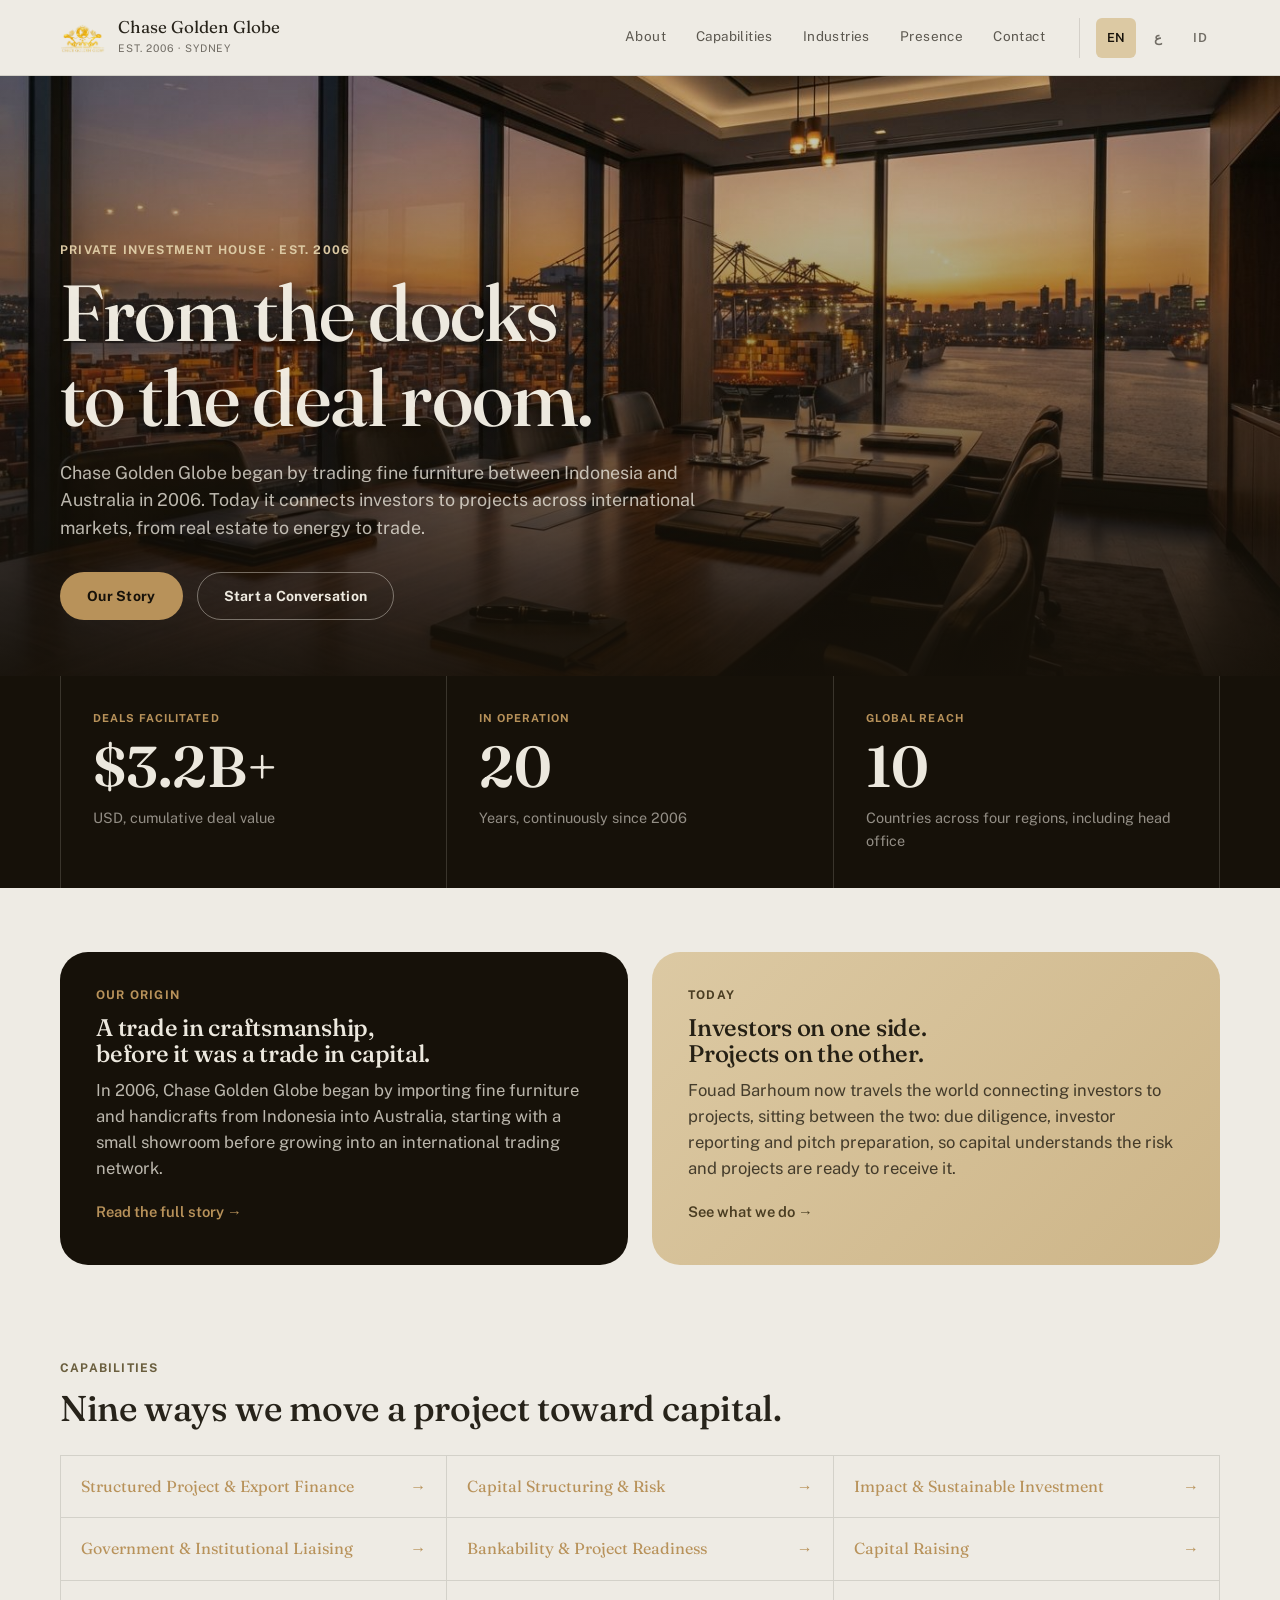
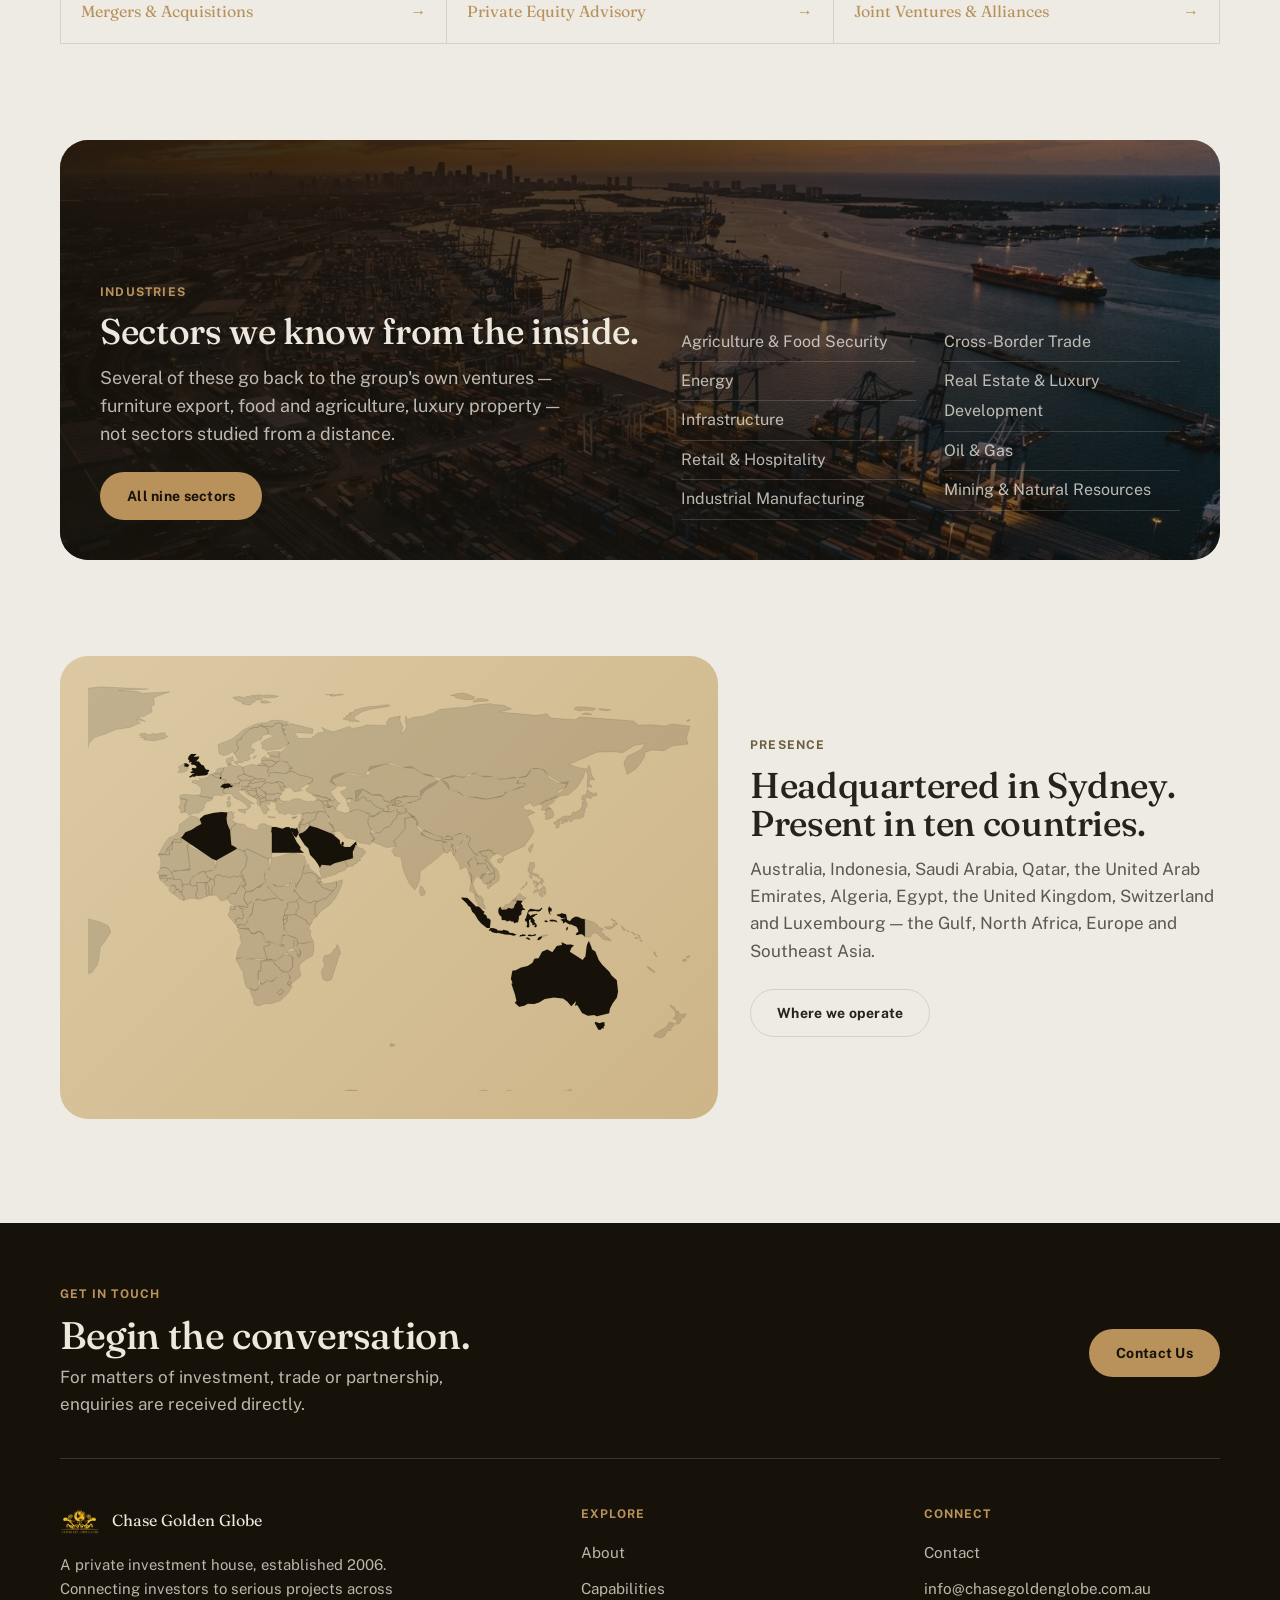
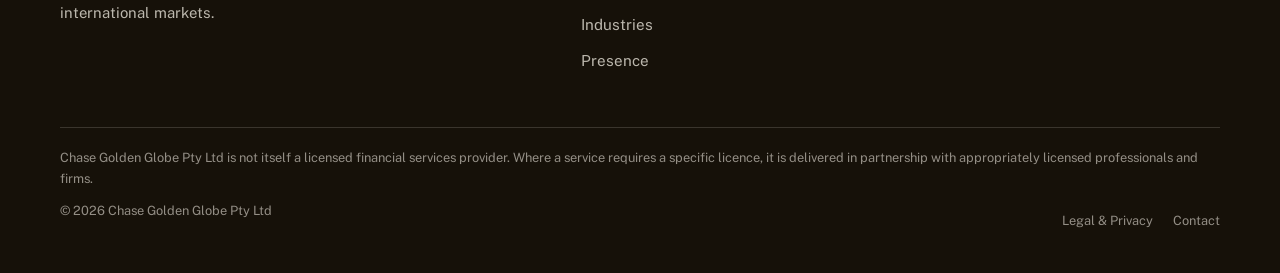
==== commit c65c28bf: "Add files via upload" ====
--- a/index.html
+++ b/index.html
@@ -25,7 +25,7 @@
 <link rel="preconnect" href="https://fonts.gstatic.com" crossorigin>
 <link href="https://fonts.googleapis.com/css2?family=Fraunces:opsz,wght@9..144,400;9..144,500;9..144,600&family=Public+Sans:wght@400;500;600;700&family=Cairo:wght@400;500;600;700&family=Markazi+Text:wght@500;600;700&display=swap" rel="stylesheet">
 <link rel="stylesheet" href="/style.css">
-<link rel="preload" as="image" href="/assets/hero-industries.jpg">
+<link rel="preload" as="image" href="/assets/hero-home.jpg">
 <script type="application/ld+json">{"@context":"https://schema.org","@type":"Organization","@id":"https://chasegoldenglobe.com.au/#organization","name":"Chase Golden Globe","legalName":"Chase Golden Globe Pty Ltd","url":"https://chasegoldenglobe.com.au/","logo":"https://chasegoldenglobe.com.au/assets/logo.png","foundingDate":"2006","email":"info@chasegoldenglobe.com.au","description":"Chase Golden Globe is a private international business and investment platform that began by trading fine furniture between Indonesia and Australia in 2006, and today connects investors to projects across international markets.","founder":{"@type":"Person","name":"Fouad Barhoum"},"address":{"@type":"PostalAddress","addressLocality":"Sydney","addressRegion":"NSW","addressCountry":"AU"},"areaServed":["AU","ID","SA","QA","AE","DZ","EG","GB","CH","LU"]}</script>
 </head>
 <body>
@@ -35,7 +35,7 @@
     <picture><source srcset="/assets/logo.webp" type="image/webp"><img src="/assets/logo.png" alt="" width="46" height="32"></picture>
     <div><div class="nav-logo-text">Chase Golden Globe</div><div class="nav-logo-sub" data-i18n="nav.sub">Est. 2006 · Sydney</div></div>
   </a>
-  <button class="nav-toggle" id="navToggle" aria-expanded="false" aria-controls="navLinks" data-i18n="nav.menu">Menu</button>
+  <button type="button" class="nav-toggle" id="navToggle" aria-expanded="false" aria-controls="navLinks" data-i18n="nav.menu">Menu</button>
   <div class="nav-links" id="navLinks">
     <a href="/about.html" data-i18n="nav.about">About</a>
     <a href="/capabilities.html" data-i18n="nav.capabilities">Capabilities</a>
@@ -50,7 +50,7 @@
   </div>
 </nav>
 <main id="main">
-<div class="hero" style="background-image:url('/assets/hero-industries.jpg');">
+<div class="hero" style="background-image:url('/assets/hero-home.jpg');">
   <div class="hero-in">
     <div class="eyebrow" data-i18n="hero.eyebrow">Private Investment House · Est. 2006</div>
     <h1 class="h-home" data-i18n="hero.title">From the docks to the deal room.</h1>
@@ -102,7 +102,7 @@
 </div></section>
 
 <section aria-labelledby="ind-h"><div class="wrap">
-  <div class="sector-band" style="background-image:url('/assets/office-indonesia.jpg');">
+  <div class="sector-band" style="background-image:url('/assets/hero-industries.jpg');">
     <div class="sector-in">
       <div>
         <div class="eyebrow on-dark" data-i18n="nav.industries">Industries</div>
--- a/style.css
+++ b/style.css
@@ -43,7 +43,8 @@
 .eyebrow.on-khaki{color:var(--khaki-eyebrow)}
 .h-home{font-size:clamp(2.7rem,6.2vw,5.4rem);max-width:12ch}
 .h-page{font-size:clamp(2.2rem,4.4vw,3.6rem);max-width:14ch}
-.h-sec{font-size:clamp(1.7rem,2.8vw,2.4rem);max-width:22ch}
+.h-sec{font-size:clamp(1.7rem,2.8vw,2.4rem);max-width:26ch}
+.sec-head .h-sec{max-width:34ch}
 .lede{font-size:1.12rem;line-height:1.55;color:var(--t2);max-width:60ch}
 .lede.on-dark{color:var(--d2)}
 .copy{max-width:64ch;color:var(--t2)}
@@ -151,6 +152,7 @@
 .core{display:grid;grid-template-columns:1fr 1.2fr;gap:32px;align-items:start}
 .core .h-sec{color:var(--d1)}
 .core > div > p{margin-top:14px;font-size:1rem}
+.core-photo{margin-top:24px;border-radius:var(--r-card);aspect-ratio:3/2;object-fit:cover;width:100%;height:auto}
 .core-items{display:grid;border-top:1px solid var(--line-dark)}
 .core-items div{padding:18px 0;border-bottom:1px solid var(--line-dark);display:grid;grid-template-columns:160px 1fr;gap:16px}
 .core-items b{font:600 1.05rem var(--fd);color:var(--d1)}
@@ -200,7 +202,7 @@
 .founder{display:grid;grid-template-columns:400px 1fr;gap:56px;align-items:start}
 .plate{position:relative;padding:0 0 28px 28px}
 .plate::before{content:"";position:absolute;inset-inline-start:0;bottom:0;width:78%;height:78%;border-radius:var(--r-panel);background:linear-gradient(135deg,var(--champagne),var(--champagne-2))}
-.plate img{position:relative;border-radius:22px;aspect-ratio:4/5;object-fit:cover;width:100%}
+.plate img{position:relative;border-radius:22px;aspect-ratio:4/5;object-fit:cover;width:100%;height:auto}
 .founder .copy{max-width:none}
 .meta{display:grid;grid-template-columns:1fr 1fr;gap:24px;margin-top:28px;padding-top:24px;border-top:1px solid var(--line)}
 .meta .eyebrow{margin-bottom:6px}
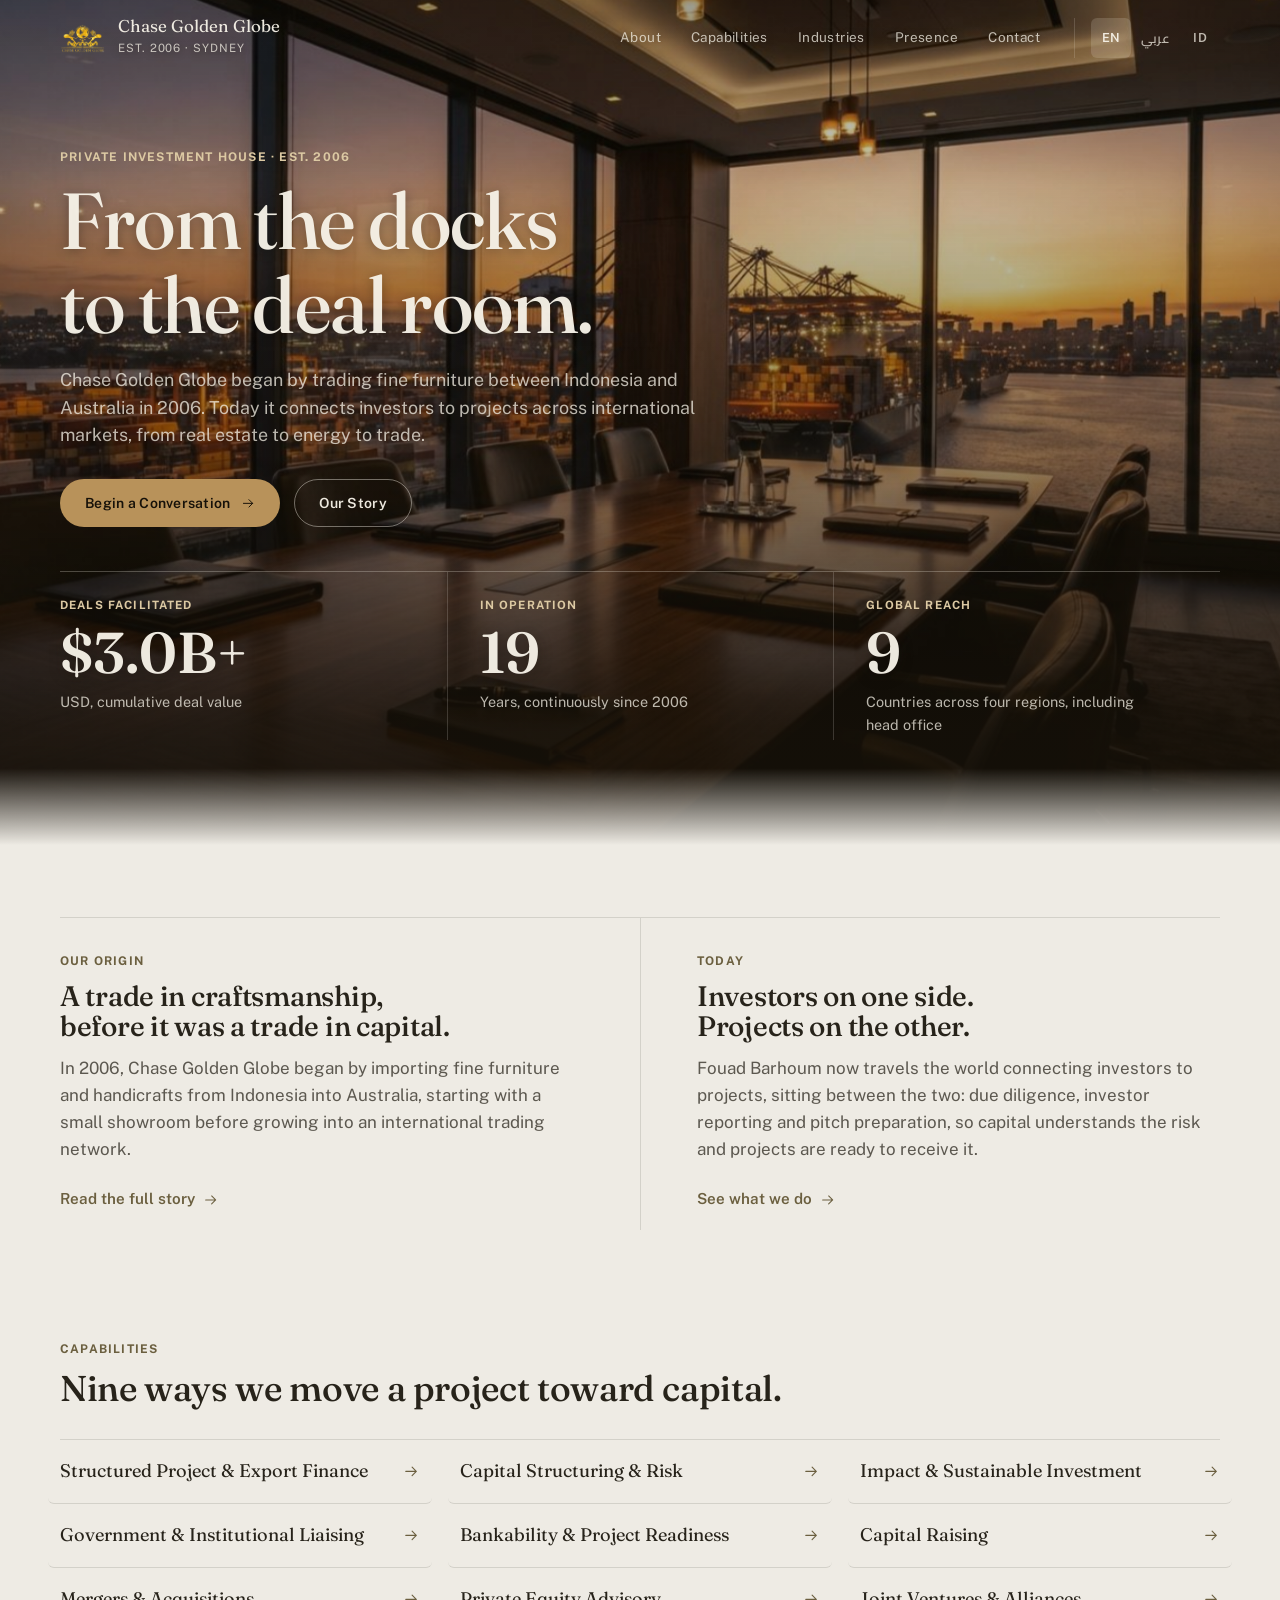
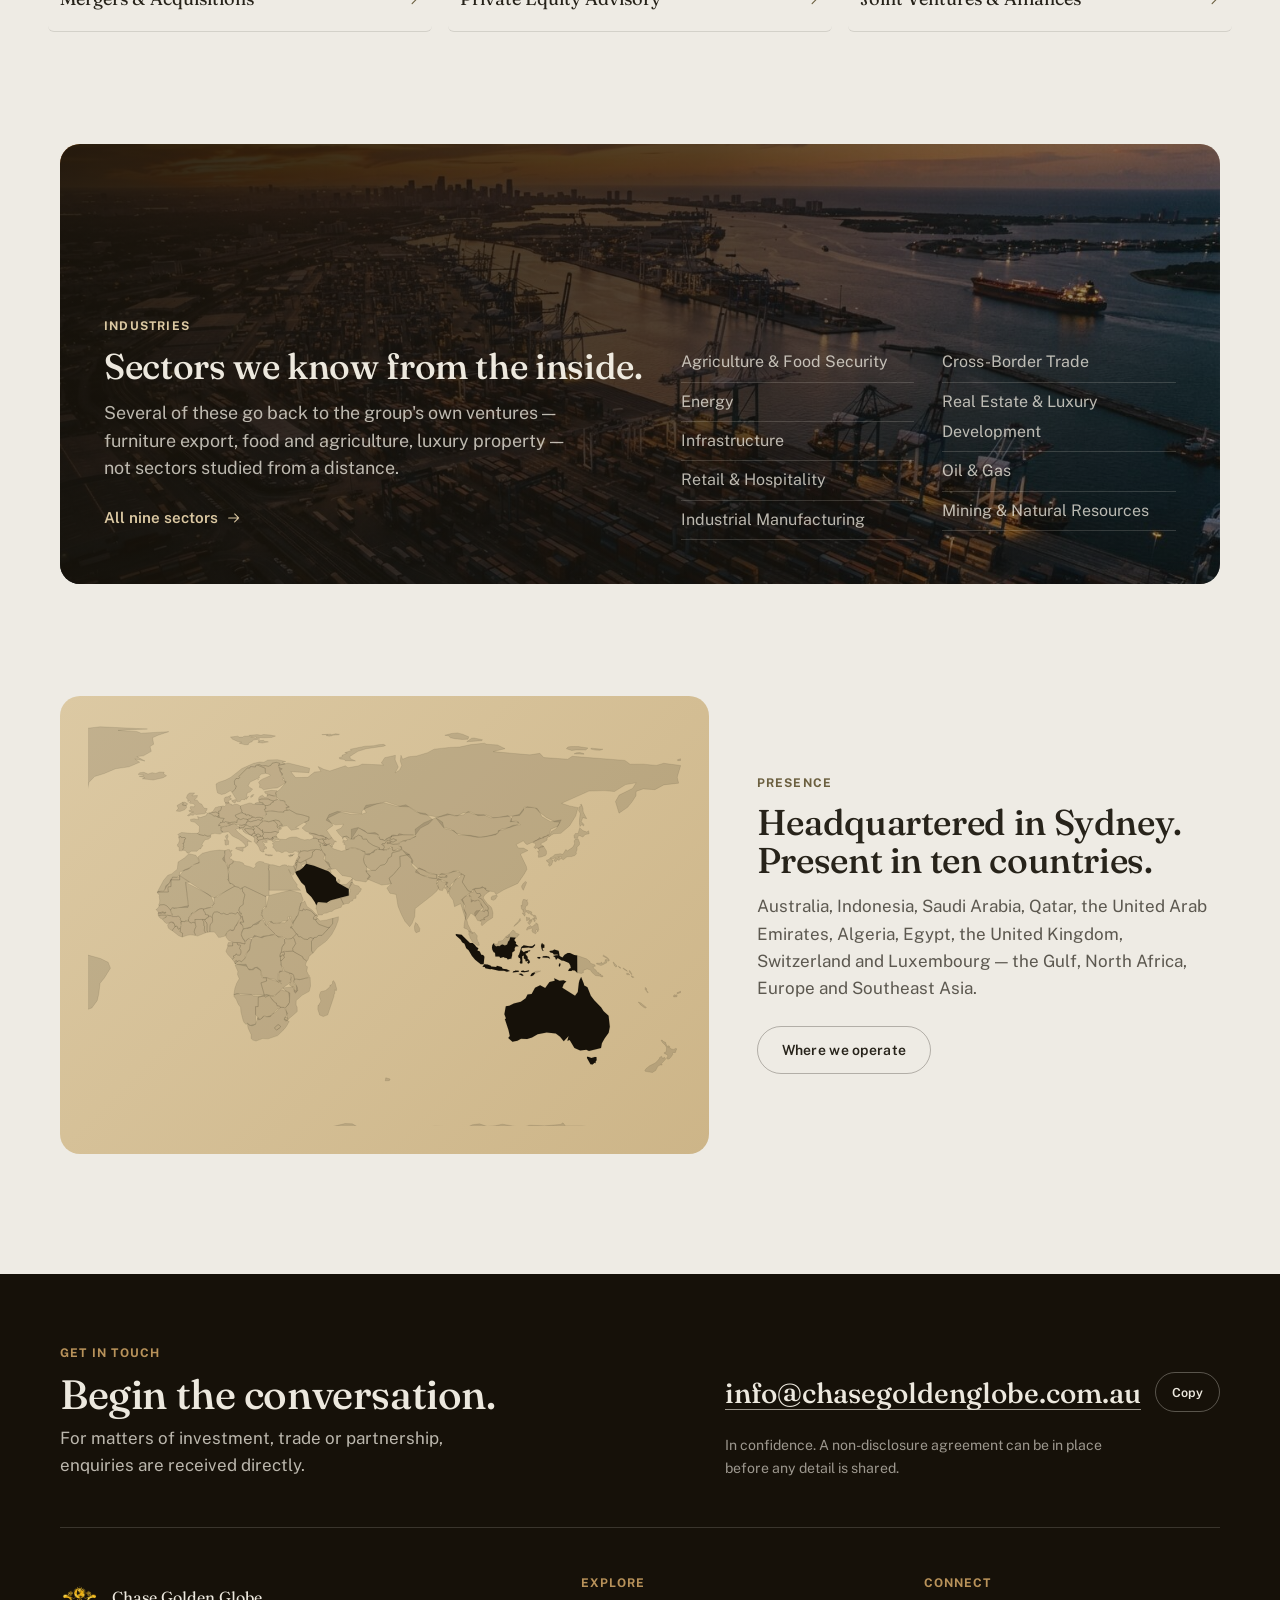
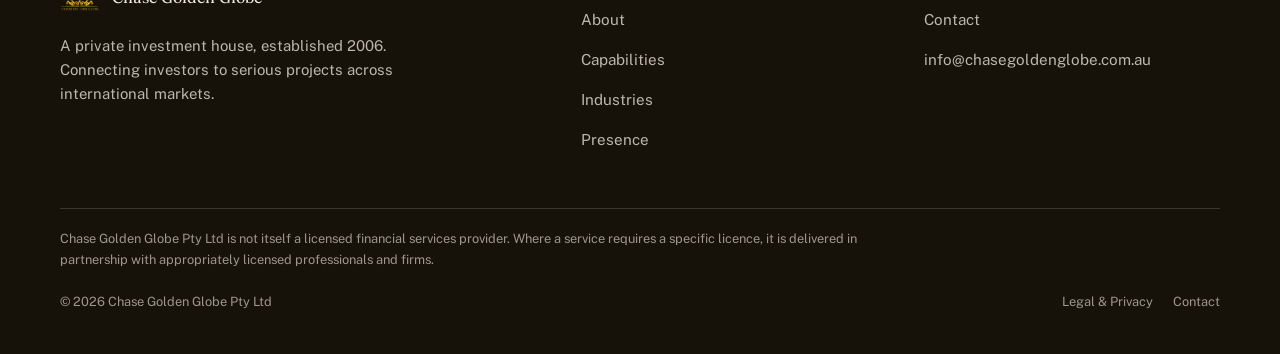
==== commit 29190d61: "Design v5.1: full-bleed headers, fewer boxes, hover states and quiet motion Layout - Headers are ful" ====
--- a/index.html
+++ b/index.html
@@ -28,7 +28,7 @@
 <link rel="preload" as="image" href="/assets/hero-home.jpg">
 <script type="application/ld+json">{"@context":"https://schema.org","@type":"Organization","@id":"https://chasegoldenglobe.com.au/#organization","name":"Chase Golden Globe","legalName":"Chase Golden Globe Pty Ltd","url":"https://chasegoldenglobe.com.au/","logo":"https://chasegoldenglobe.com.au/assets/logo.png","foundingDate":"2006","email":"info@chasegoldenglobe.com.au","description":"Chase Golden Globe is a private international business and investment platform that began by trading fine furniture between Indonesia and Australia in 2006, and today connects investors to projects across international markets.","founder":{"@type":"Person","name":"Fouad Barhoum"},"address":{"@type":"PostalAddress","addressLocality":"Sydney","addressRegion":"NSW","addressCountry":"AU"},"areaServed":["AU","ID","SA","QA","AE","DZ","EG","GB","CH","LU"]}</script>
 </head>
-<body>
+<body class="has-hero">
 <a class="skip-link" href="#main" data-i18n="skip">Skip to main content</a>
 <nav class="site-nav" id="siteNav" aria-label="Primary">
   <a class="nav-logo" href="/" aria-label="Chase Golden Globe — Home">
@@ -44,44 +44,45 @@
     <a href="/contact.html" data-i18n="nav.contact">Contact</a>
     <div class="lang-switch" role="group" aria-label="Language">
       <button type="button" data-lang="en" lang="en" aria-label="English" aria-pressed="true" class="active">EN</button>
-      <button type="button" data-lang="ar" lang="ar" aria-label="العربية" aria-pressed="false">ع</button>
+      <button type="button" data-lang="ar" lang="ar" aria-label="العربية" aria-pressed="false">عربي</button>
       <button type="button" data-lang="id" lang="id" aria-label="Bahasa Indonesia" aria-pressed="false">ID</button>
     </div>
   </div>
 </nav>
 <main id="main">
-<div class="hero" style="background-image:url('/assets/hero-home.jpg');">
+<div class="hero">
+  <div class="hero-photo" style="background-image:url('/assets/hero-home.jpg');"></div>
   <div class="hero-in">
     <div class="eyebrow" data-i18n="hero.eyebrow">Private Investment House · Est. 2006</div>
     <h1 class="h-home" data-i18n="hero.title">From the docks to the deal room.</h1>
     <p class="lede on-dark" data-i18n="hero.lede">Chase Golden Globe began by trading fine furniture between Indonesia and Australia in 2006. Today it connects investors to projects across international markets, from real estate to energy to trade.</p>
-    <div class="btn-row"><a class="btn btn-brass" href="/about.html" data-i18n="hero.btn1">Our Story</a><a class="btn btn-line-dark" href="/contact.html" data-i18n="hero.btn2">Start a Conversation</a></div>
-  </div>
+    <div class="btn-row"><a class="btn btn-brass" href="/contact.html"><span data-i18n="hero.btn2">Begin a Conversation</span><span class="relay" aria-hidden="true"><svg viewBox="0 0 24 24" fill="none" stroke="currentColor" stroke-width="1.6" stroke-linecap="round" stroke-linejoin="round"><path d="M4 12h15M13 6l6 6-6 6"/></svg><svg viewBox="0 0 24 24" fill="none" stroke="currentColor" stroke-width="1.6" stroke-linecap="round" stroke-linejoin="round"><path d="M4 12h15M13 6l6 6-6 6"/></svg></span></a><a class="btn btn-line-dark" href="/about.html" data-i18n="hero.btn1">Our Story</a></div>
+  </div>
+  <div class="hero-stats">
+    <h2 class="sr-only" data-i18n="home.stats.heading">By the Numbers</h2>
+    <div class="stats">
+      <div class="stat"><div class="stat-l" data-i18n="home.stats.deals.label">Deals Facilitated</div><div class="stat-n"><bdi data-count="3.2" data-prefix="$" data-suffix="B+" data-dp="1">$3.2B+</bdi></div><div class="stat-u" data-i18n="home.stats.deals.unit">USD, cumulative deal value</div></div>
+      <div class="stat"><div class="stat-l" data-i18n="home.stats.years.label">In Operation</div><div class="stat-n"><span data-count="20">20</span></div><div class="stat-u" data-i18n="home.stats.years.unit">Years, continuously since 2006</div></div>
+      <div class="stat"><div class="stat-l" data-i18n="home.stats.countries.label">Global Reach</div><div class="stat-n"><span data-count="10">10</span></div><div class="stat-u" data-i18n="home.stats.countries.unit">Countries across four regions, including head office</div></div>
+    </div>
+  </div>
+  <div class="hero-fade" aria-hidden="true"></div>
 </div>
-
-<div class="band"><div class="wrap">
-  <h2 class="sr-only" data-i18n="home.stats.heading">By the Numbers</h2>
-  <div class="stats">
-    <div class="stat"><div class="stat-l" data-i18n="home.stats.deals.label">Deals Facilitated</div><div class="stat-n">$3.2B+</div><div class="stat-u" data-i18n="home.stats.deals.unit">USD, cumulative deal value</div></div>
-    <div class="stat"><div class="stat-l" data-i18n="home.stats.years.label">In Operation</div><div class="stat-n">20</div><div class="stat-u" data-i18n="home.stats.years.unit">Years, continuously since 2006</div></div>
-    <div class="stat"><div class="stat-l" data-i18n="home.stats.countries.label">Global Reach</div><div class="stat-n">10</div><div class="stat-u" data-i18n="home.stats.countries.unit">Countries across four regions, including head office</div></div>
-  </div>
-</div></div>
 
 <section aria-labelledby="story-h"><div class="wrap">
   <h2 class="sr-only" id="story-h" data-i18n="home.story.heading">The Story</h2>
-  <div class="row2">
-    <div class="panel panel-dark">
-      <div class="eyebrow on-dark" data-i18n="home.origin.eyebrow">Our Origin</div>
+  <div class="split">
+    <div class="split-col">
+      <div class="eyebrow" data-i18n="home.origin.eyebrow">Our Origin</div>
       <h3 data-i18n="home.origin.title">A trade in craftsmanship, before it was a trade in capital.</h3>
       <p data-i18n="home.origin.body">In 2006, Chase Golden Globe began by importing fine furniture and handicrafts from Indonesia into Australia, starting with a small showroom before growing into an international trading network.</p>
-      <a class="arrow" href="/about.html" data-i18n="home.origin.link">Read the full story →</a>
-    </div>
-    <div class="panel panel-khaki">
-      <div class="eyebrow on-khaki" data-i18n="home.today.eyebrow">Today</div>
+      <a class="arrow" href="/about.html"><span data-i18n="home.origin.link">Read the full story</span><span class="relay" aria-hidden="true"><svg viewBox="0 0 24 24" fill="none" stroke="currentColor" stroke-width="1.6" stroke-linecap="round" stroke-linejoin="round"><path d="M4 12h15M13 6l6 6-6 6"/></svg><svg viewBox="0 0 24 24" fill="none" stroke="currentColor" stroke-width="1.6" stroke-linecap="round" stroke-linejoin="round"><path d="M4 12h15M13 6l6 6-6 6"/></svg></span></a>
+    </div>
+    <div class="split-col">
+      <div class="eyebrow" data-i18n="home.today.eyebrow">Today</div>
       <h3 data-i18n="home.today.title">Investors on one side. Projects on the other.</h3>
       <p data-i18n="home.today.body">Fouad Barhoum now travels the world connecting investors to projects, sitting between the two: due diligence, investor reporting and pitch preparation, so capital understands the risk and projects are ready to receive it.</p>
-      <a class="arrow" href="/capabilities.html" data-i18n="home.today.link">See what we do →</a>
+      <a class="arrow" href="/capabilities.html"><span data-i18n="home.today.link">See what we do</span><span class="relay" aria-hidden="true"><svg viewBox="0 0 24 24" fill="none" stroke="currentColor" stroke-width="1.6" stroke-linecap="round" stroke-linejoin="round"><path d="M4 12h15M13 6l6 6-6 6"/></svg><svg viewBox="0 0 24 24" fill="none" stroke="currentColor" stroke-width="1.6" stroke-linecap="round" stroke-linejoin="round"><path d="M4 12h15M13 6l6 6-6 6"/></svg></span></a>
     </div>
   </div>
 </div></section>
@@ -89,15 +90,15 @@
 <section class="tight" aria-labelledby="cap-h"><div class="wrap">
   <div class="sec-head"><div class="eyebrow" data-i18n="nav.capabilities">Capabilities</div><h2 class="h-sec" id="cap-h" data-i18n="home.cap.title">Nine ways we move a project toward capital.</h2></div>
   <div class="strip">
-      <a href="/capabilities.html"><span data-i18n="cap.t1.title">Structured Project &amp; Export Finance</span> <span aria-hidden="true">→</span></a>
-      <a href="/capabilities.html"><span data-i18n="cap.t2.title">Capital Structuring &amp; Risk</span> <span aria-hidden="true">→</span></a>
-      <a href="/capabilities.html"><span data-i18n="cap.t3.title">Impact &amp; Sustainable Investment</span> <span aria-hidden="true">→</span></a>
-      <a href="/capabilities.html"><span data-i18n="cap.t4.title">Government &amp; Institutional Liaising</span> <span aria-hidden="true">→</span></a>
-      <a href="/capabilities.html"><span data-i18n="cap.t5.title">Bankability &amp; Project Readiness</span> <span aria-hidden="true">→</span></a>
-      <a href="/capabilities.html"><span data-i18n="cap.t6.title">Capital Raising</span> <span aria-hidden="true">→</span></a>
-      <a href="/capabilities.html"><span data-i18n="cap.t7.title">Mergers &amp; Acquisitions</span> <span aria-hidden="true">→</span></a>
-      <a href="/capabilities.html"><span data-i18n="cap.t8.title">Private Equity Advisory</span> <span aria-hidden="true">→</span></a>
-      <a href="/capabilities.html"><span data-i18n="cap.t9.title">Joint Ventures &amp; Alliances</span> <span aria-hidden="true">→</span></a>
+      <a href="/capabilities.html#cap-1"><span data-i18n="cap.t1.title">Structured Project &amp; Export Finance</span><span class="relay" aria-hidden="true"><svg viewBox="0 0 24 24" fill="none" stroke="currentColor" stroke-width="1.6" stroke-linecap="round" stroke-linejoin="round"><path d="M4 12h15M13 6l6 6-6 6"/></svg><svg viewBox="0 0 24 24" fill="none" stroke="currentColor" stroke-width="1.6" stroke-linecap="round" stroke-linejoin="round"><path d="M4 12h15M13 6l6 6-6 6"/></svg></span></a>
+      <a href="/capabilities.html#cap-2"><span data-i18n="cap.t2.title">Capital Structuring &amp; Risk</span><span class="relay" aria-hidden="true"><svg viewBox="0 0 24 24" fill="none" stroke="currentColor" stroke-width="1.6" stroke-linecap="round" stroke-linejoin="round"><path d="M4 12h15M13 6l6 6-6 6"/></svg><svg viewBox="0 0 24 24" fill="none" stroke="currentColor" stroke-width="1.6" stroke-linecap="round" stroke-linejoin="round"><path d="M4 12h15M13 6l6 6-6 6"/></svg></span></a>
+      <a href="/capabilities.html#cap-3"><span data-i18n="cap.t3.title">Impact &amp; Sustainable Investment</span><span class="relay" aria-hidden="true"><svg viewBox="0 0 24 24" fill="none" stroke="currentColor" stroke-width="1.6" stroke-linecap="round" stroke-linejoin="round"><path d="M4 12h15M13 6l6 6-6 6"/></svg><svg viewBox="0 0 24 24" fill="none" stroke="currentColor" stroke-width="1.6" stroke-linecap="round" stroke-linejoin="round"><path d="M4 12h15M13 6l6 6-6 6"/></svg></span></a>
+      <a href="/capabilities.html#cap-4"><span data-i18n="cap.t4.title">Government &amp; Institutional Liaising</span><span class="relay" aria-hidden="true"><svg viewBox="0 0 24 24" fill="none" stroke="currentColor" stroke-width="1.6" stroke-linecap="round" stroke-linejoin="round"><path d="M4 12h15M13 6l6 6-6 6"/></svg><svg viewBox="0 0 24 24" fill="none" stroke="currentColor" stroke-width="1.6" stroke-linecap="round" stroke-linejoin="round"><path d="M4 12h15M13 6l6 6-6 6"/></svg></span></a>
+      <a href="/capabilities.html#cap-5"><span data-i18n="cap.t5.title">Bankability &amp; Project Readiness</span><span class="relay" aria-hidden="true"><svg viewBox="0 0 24 24" fill="none" stroke="currentColor" stroke-width="1.6" stroke-linecap="round" stroke-linejoin="round"><path d="M4 12h15M13 6l6 6-6 6"/></svg><svg viewBox="0 0 24 24" fill="none" stroke="currentColor" stroke-width="1.6" stroke-linecap="round" stroke-linejoin="round"><path d="M4 12h15M13 6l6 6-6 6"/></svg></span></a>
+      <a href="/capabilities.html#cap-6"><span data-i18n="cap.t6.title">Capital Raising</span><span class="relay" aria-hidden="true"><svg viewBox="0 0 24 24" fill="none" stroke="currentColor" stroke-width="1.6" stroke-linecap="round" stroke-linejoin="round"><path d="M4 12h15M13 6l6 6-6 6"/></svg><svg viewBox="0 0 24 24" fill="none" stroke="currentColor" stroke-width="1.6" stroke-linecap="round" stroke-linejoin="round"><path d="M4 12h15M13 6l6 6-6 6"/></svg></span></a>
+      <a href="/capabilities.html#cap-7"><span data-i18n="cap.t7.title">Mergers &amp; Acquisitions</span><span class="relay" aria-hidden="true"><svg viewBox="0 0 24 24" fill="none" stroke="currentColor" stroke-width="1.6" stroke-linecap="round" stroke-linejoin="round"><path d="M4 12h15M13 6l6 6-6 6"/></svg><svg viewBox="0 0 24 24" fill="none" stroke="currentColor" stroke-width="1.6" stroke-linecap="round" stroke-linejoin="round"><path d="M4 12h15M13 6l6 6-6 6"/></svg></span></a>
+      <a href="/capabilities.html#cap-8"><span data-i18n="cap.t8.title">Private Equity Advisory</span><span class="relay" aria-hidden="true"><svg viewBox="0 0 24 24" fill="none" stroke="currentColor" stroke-width="1.6" stroke-linecap="round" stroke-linejoin="round"><path d="M4 12h15M13 6l6 6-6 6"/></svg><svg viewBox="0 0 24 24" fill="none" stroke="currentColor" stroke-width="1.6" stroke-linecap="round" stroke-linejoin="round"><path d="M4 12h15M13 6l6 6-6 6"/></svg></span></a>
+      <a href="/capabilities.html#cap-9"><span data-i18n="cap.t9.title">Joint Ventures &amp; Alliances</span><span class="relay" aria-hidden="true"><svg viewBox="0 0 24 24" fill="none" stroke="currentColor" stroke-width="1.6" stroke-linecap="round" stroke-linejoin="round"><path d="M4 12h15M13 6l6 6-6 6"/></svg><svg viewBox="0 0 24 24" fill="none" stroke="currentColor" stroke-width="1.6" stroke-linecap="round" stroke-linejoin="round"><path d="M4 12h15M13 6l6 6-6 6"/></svg></span></a>
   </div>
 </div></section>
 
@@ -108,7 +109,7 @@
         <div class="eyebrow on-dark" data-i18n="nav.industries">Industries</div>
         <h2 class="h-sec" id="ind-h" data-i18n="home.ind.title">Sectors we know from the inside.</h2>
         <p class="lede on-dark" data-i18n="home.ind.body">Several of these go back to the group's own ventures — furniture export, food and agriculture, luxury property — not sectors studied from a distance.</p>
-        <a class="btn btn-brass" href="/industries.html" data-i18n="home.ind.btn">All nine sectors</a>
+        <a class="arrow on-dark" href="/industries.html"><span data-i18n="home.ind.btn">All nine sectors</span><span class="relay" aria-hidden="true"><svg viewBox="0 0 24 24" fill="none" stroke="currentColor" stroke-width="1.6" stroke-linecap="round" stroke-linejoin="round"><path d="M4 12h15M13 6l6 6-6 6"/></svg><svg viewBox="0 0 24 24" fill="none" stroke="currentColor" stroke-width="1.6" stroke-linecap="round" stroke-linejoin="round"><path d="M4 12h15M13 6l6 6-6 6"/></svg></span></a>
       </div>
       <div class="sector-list">
           <div data-i18n="ind.s1.title">Agriculture &amp; Food Security</div>
@@ -326,18 +327,21 @@
         <h2 data-i18n="home.cta.title">Begin the conversation.</h2>
         <p data-i18n="home.cta.body">For matters of investment, trade or partnership, enquiries are received directly.</p>
       </div>
-      <a class="btn btn-brass" href="/contact.html" data-i18n="home.cta.btn">Contact Us</a>
+      <div class="f-mail">
+        <div class="email-row"><a class="email-big" href="mailto:info@chasegoldenglobe.com.au?subject=Enquiry%3A%20%5Bproject%20name%5D&amp;body=Project%3A%0AMarket%20%2F%20country%3A%0AStage%3A%0ACapital%20sought%3A%0A" data-mailto>info@chasegoldenglobe.com.au</a><button type="button" class="copybtn" data-email="info@chasegoldenglobe.com.au" data-i18n="contact.copy">Copy</button></div>
+        <p class="f-nda" data-i18n="home.cta.nda">In confidence. A non-disclosure agreement can be in place before any detail is shared.</p>
+      </div>
     </div>
     <div class="f-top">
       <div>
         <a class="footer-logo" href="/" aria-label="Chase Golden Globe — Home">
-          <picture><source srcset="/assets/logo.webp" type="image/webp"><img src="/assets/logo.png" alt="" width="40" height="28"></picture>
+          <picture><source srcset="/assets/logo.webp" type="image/webp"><img src="/assets/logo.png" alt="" width="40" height="28" loading="lazy"></picture>
           <span>Chase Golden Globe</span>
         </a>
         <p class="f-blurb" data-i18n="footer.blurb">A private investment house, established 2006. Connecting investors to serious projects across international markets.</p>
       </div>
-      <div class="f-col"><h4 data-i18n="footer.explore">Explore</h4><a href="/about.html" data-i18n="nav.about">About</a><br><a href="/capabilities.html" data-i18n="nav.capabilities">Capabilities</a><br><a href="/industries.html" data-i18n="nav.industries">Industries</a><br><a href="/presence.html" data-i18n="nav.presence">Presence</a></div>
-      <div class="f-col"><h4 data-i18n="footer.connect">Connect</h4><a href="/contact.html" data-i18n="nav.contact">Contact</a><br><a href="mailto:info@chasegoldenglobe.com.au">info@chasegoldenglobe.com.au</a></div>
+      <div class="f-col"><h2 class="f-h" data-i18n="footer.explore">Explore</h2><a href="/about.html" data-i18n="nav.about">About</a><br><a href="/capabilities.html" data-i18n="nav.capabilities">Capabilities</a><br><a href="/industries.html" data-i18n="nav.industries">Industries</a><br><a href="/presence.html" data-i18n="nav.presence">Presence</a></div>
+      <div class="f-col"><h2 class="f-h" data-i18n="footer.connect">Connect</h2><a href="/contact.html" data-i18n="nav.contact">Contact</a><br><a href="mailto:info@chasegoldenglobe.com.au?subject=Enquiry%3A%20%5Bproject%20name%5D&amp;body=Project%3A%0AMarket%20%2F%20country%3A%0AStage%3A%0ACapital%20sought%3A%0A" data-mailto>info@chasegoldenglobe.com.au</a></div>
     </div>
     <div class="f-bot">
       <p data-i18n="footer.disclaimer">Chase Golden Globe Pty Ltd is not itself a licensed financial services provider. Where a service requires a specific licence, it is delivered in partnership with appropriately licensed professionals and firms.</p>
--- a/style.css
+++ b/style.css
@@ -1,305 +1,468 @@
 /* ==========================================================================
-   Chase Golden Globe — Design System v4 (September 2026 rebuild)
-   Palette and type carried over from v3; layout, components and
-   accessibility reworked. Single light theme by design.
+   Chase Golden Globe — Design System v5 (September 2026 refinement)
+   Palette and type carried over from v4. v5: full-bleed heroes on every
+   page, fewer boxes (hairline editorial layout), a real button/link state
+   system, one hero entrance and quiet scroll reveals. Single light theme.
    ========================================================================== */
 
 :root{
   --page:#EEEBE4; --ink:#161109; --espresso:#2A1F14;
-  --brass:#B8925A; --brass-dim:#6B5F3F;
+  --brass:#B8925A; --brass-hi:#CDAA72; --brass-lo:#A07C47; --brass-dim:#6B5F3F;
   --champagne:#DCC9A3; --champagne-2:#CDB588; --ivory:#F6F1E7;
-  --line:rgba(22,17,9,.12); --line-dark:rgba(246,241,231,.16);
+  --line:rgba(22,17,9,.12); --line-strong:rgba(22,17,9,.28); --line-dark:rgba(246,241,231,.16);
   --t1:rgba(22,17,9,.92); --t2:rgba(22,17,9,.68); --t3:rgba(22,17,9,.58);
-  --d1:rgba(246,241,231,.96); --d2:rgba(246,241,231,.74); --d3:rgba(246,241,231,.56);
+  --d1:rgba(246,241,231,.96); --d2:rgba(246,241,231,.74); --d3:rgba(246,241,231,.6);
   --khaki-eyebrow:#4A3D22;
   --fd:"Fraunces",Georgia,"Iowan Old Style",serif;
   --fb:"Public Sans",Arial,"Segoe UI",sans-serif;
-  --gutter:60px; --max:1440px; --ease:cubic-bezier(.22,.61,.36,1);
-  --r-panel:28px; --r-card:18px; --r-btn:999px;
+  --gutter:60px; --max:1440px;
+  --ease:cubic-bezier(.22,.61,.36,1); --ease-out:cubic-bezier(.16,1,.3,1);
+  --r-panel:20px; --r-card:12px; --r-btn:999px;
+  --focus:var(--ink);
 }
 
 *,*::before,*::after{box-sizing:border-box}
 html{scroll-behavior:smooth}
 html,body{max-width:100%;overflow-x:hidden}
-body{margin:0;background:var(--page);color:var(--t1);font-family:var(--fb);font-size:17px;line-height:1.6;-webkit-font-smoothing:antialiased;overflow-wrap:break-word}
+body{margin:0;background:var(--page);color:var(--t1);font-family:var(--fb);font-size:17px;line-height:1.6;-webkit-font-smoothing:antialiased;overflow-wrap:break-word;-webkit-tap-highlight-color:rgba(184,146,90,.18)}
+::selection{background:rgba(184,146,90,.35);color:var(--ink)}
 img{max-width:100%;display:block}
-a{color:inherit;text-decoration:none}
+a{color:inherit;text-decoration:none;touch-action:manipulation}
+button{touch-action:manipulation}
 p{margin:0}
 h1,h2,h3,h4{font-family:var(--fd);font-weight:500;letter-spacing:-.01em;line-height:1.06;margin:0;text-wrap:balance}
-:focus-visible{outline:2px solid var(--brass);outline-offset:3px}
+/* Focus: ink ring on light grounds, champagne ring on dark grounds */
+:focus-visible{outline:2px solid var(--focus);outline-offset:3px;border-radius:4px}
+.hero,.band,.core-band,.panel-dark,.sector-band,.office,.ccard,.site-footer{--focus:var(--champagne)}
 .sr-only{position:absolute;width:1px;height:1px;overflow:hidden;clip:rect(0 0 0 0);white-space:nowrap}
 .skip-link{position:absolute;left:-9999px;top:0;z-index:200;background:var(--brass);color:var(--ink);padding:12px 20px;font-weight:700;border-radius:0 0 8px 0}
 .skip-link:focus{left:0}
 
 .wrap{max-width:var(--max);margin-inline:auto;padding-inline:var(--gutter)}
-section{padding-block:64px}
-section.tight{padding-block:32px}
-.sec-head{max-width:900px;margin-bottom:28px}
+section{padding-block:72px}
+section.tight{padding-block:40px}
+.sec-head{max-width:900px;margin-bottom:32px}
 .sec-head .copy{margin-top:14px}
 
 /* Type scale */
 .eyebrow{font:700 12px/1.3 var(--fb);letter-spacing:.1em;text-transform:uppercase;color:var(--brass-dim);margin:0 0 12px}
-.eyebrow.on-dark{color:var(--brass)}
+.eyebrow.on-dark{color:var(--champagne)}
 .eyebrow.on-khaki{color:var(--khaki-eyebrow)}
 .h-home{font-size:clamp(2.7rem,6.2vw,5.4rem);max-width:12ch}
-.h-page{font-size:clamp(2.2rem,4.4vw,3.6rem);max-width:14ch}
-.h-sec{font-size:clamp(1.7rem,2.8vw,2.4rem);max-width:26ch}
+.h-page{font-size:clamp(2.4rem,4.8vw,4rem);max-width:16ch}
+.h-sec{font-size:clamp(1.7rem,2.8vw,2.4rem);max-width:30ch}
 .sec-head .h-sec{max-width:34ch}
 .lede{font-size:1.12rem;line-height:1.55;color:var(--t2);max-width:60ch}
 .lede.on-dark{color:var(--d2)}
-.copy{max-width:64ch;color:var(--t2)}
+.copy{max-width:66ch;color:var(--t2)}
 .copy + .copy{margin-top:16px}
 .copy strong{color:var(--t1)}
 
-/* Buttons */
-.btn{display:inline-flex;align-items:center;justify-content:center;min-height:48px;padding:0 26px;font:700 14px/1 var(--fb);letter-spacing:.02em;border-radius:var(--r-btn);border:1px solid transparent;cursor:pointer;transition:opacity .25s var(--ease),border-color .25s var(--ease)}
+/* Arrow relay — one arrow slips out as the next arrives (links, strip, primary buttons) */
+.relay{position:relative;display:inline-block;flex:none;width:1.05em;height:1.05em;overflow:hidden;vertical-align:-.14em}
+.relay svg{position:absolute;inset:0;width:100%;height:100%;transition:transform .42s var(--ease-out)}
+.relay svg + svg{transform:translateX(-130%)}
+a:hover .relay svg:first-child,a:focus-visible .relay svg:first-child{transform:translateX(130%)}
+a:hover .relay svg + svg,a:focus-visible .relay svg + svg{transform:none;transition-delay:.05s}
+html[dir="rtl"] .relay{transform:scaleX(-1)}
+
+/* Buttons — primary brass with a fill that blooms from the pointer's entry point */
+.btn{position:relative;isolation:isolate;overflow:hidden;display:inline-flex;align-items:center;justify-content:center;gap:10px;min-height:48px;padding:0 24px;font:600 14px/1 var(--fb);letter-spacing:.02em;border-radius:var(--r-btn);border:1px solid transparent;cursor:pointer;transition:background-color .2s var(--ease),border-color .2s var(--ease),color .2s var(--ease),transform .12s var(--ease)}
+.btn:active{transform:translateY(1px)}
 .btn-brass{background:var(--brass);color:var(--ink)}
-.btn-brass:hover{opacity:.86}
-.btn-line-dark{border-color:rgba(246,241,231,.4);color:var(--d1)}
-.btn-line-dark:hover{border-color:var(--brass)}
-.btn-line{border-color:var(--line);color:var(--t1)}
-.btn-line:hover{border-color:var(--brass)}
+.btn-brass::before{content:"";position:absolute;z-index:-1;left:var(--x,50%);top:var(--y,50%);width:260%;aspect-ratio:1;border-radius:50%;background:var(--brass-hi);transform:translate(-50%,-50%) scale(0);transition:transform .5s var(--ease-out)}
+.btn-brass:hover::before,.btn-brass:focus-visible::before{transform:translate(-50%,-50%) scale(1)}
+.btn-brass:active{background:var(--brass-lo)}
+.btn-brass:active::before{background:var(--brass-lo)}
+.btn-line{border-color:var(--line-strong);color:var(--t1)}
+.btn-line:hover{background:rgba(22,17,9,.05);border-color:rgba(22,17,9,.5)}
+.btn-line-dark{border-color:rgba(246,241,231,.42);color:var(--d1)}
+.btn-line-dark:hover{background:rgba(246,241,231,.1);border-color:var(--d1)}
 .btn-row{display:flex;flex-wrap:wrap;gap:14px}
 
+/* Text links — underline draws in from the reading edge */
+.arrow,.u,.f-col a,.f-bot a,.email-big{background:linear-gradient(currentColor,currentColor) 0 calc(100% - 8px)/0 1px no-repeat;transition:background-size .3s var(--ease-out),color .2s var(--ease)}
+.arrow:hover,.u:hover,.f-col a:hover,.f-bot a:hover,.email-big:hover,.arrow:focus-visible,.u:focus-visible{background-size:100% 1px}
+html[dir="rtl"] :is(.arrow,.u,.f-col a,.f-bot a,.email-big){background-position:100% calc(100% - 8px)}
+.arrow{display:inline-flex;align-items:center;gap:8px;min-height:44px;margin-top:14px;font-size:.95rem;font-weight:600;color:var(--brass-dim)}
+.arrow.on-dark{color:var(--champagne)}
+.u{text-decoration:none;background-size:100% 1px;color:var(--t1)}
+.u:hover{color:var(--brass-dim)}
+
 /* Nav */
-.site-nav{position:sticky;top:0;z-index:100;background:var(--page);border-bottom:1px solid var(--line);display:flex;align-items:center;justify-content:space-between;gap:16px;padding:0 var(--gutter);min-height:76px;flex-wrap:wrap;transition:box-shadow .25s var(--ease)}
-.site-nav.scrolled{box-shadow:0 4px 18px rgba(22,17,9,.08)}
+.site-nav{position:sticky;top:0;z-index:100;background:var(--page);border-bottom:1px solid var(--line);display:flex;align-items:center;justify-content:space-between;gap:16px;padding:0 var(--gutter);min-height:76px;flex-wrap:wrap;transition:background-color .35s var(--ease),border-color .35s var(--ease),box-shadow .25s var(--ease),color .35s var(--ease)}
+.site-nav.scrolled{box-shadow:0 6px 20px -8px rgba(22,17,9,.14)}
+/* On pages that open on a photo, the words sit straight on the image; the bar
+   only appears once you scroll away from the hero. */
+.has-hero .site-nav{position:fixed;inset-inline:0;top:0;background:transparent;border-bottom-color:transparent;box-shadow:none;color:var(--d1)}
+.has-hero .site-nav:not(.scrolled) .nav-logo-text{color:var(--d1)}
+.has-hero .site-nav:not(.scrolled) .nav-logo-sub,
+.has-hero .site-nav:not(.scrolled) .nav-links a{color:var(--d2);text-shadow:0 1px 8px rgba(22,17,9,.45)}
+.has-hero .site-nav:not(.scrolled) .nav-links a:hover,
+.has-hero .site-nav:not(.scrolled) .nav-links a.active{color:var(--d1)}
+.has-hero .site-nav:not(.scrolled) .nav-links a::after{background:var(--champagne)}
+.has-hero .site-nav:not(.scrolled) .nav-links a.active::after{background:var(--brass)}
+.has-hero .site-nav:not(.scrolled) .lang-switch{border-inline-start-color:var(--line-dark)}
+.has-hero .site-nav:not(.scrolled) .lang-switch button{color:var(--d2)}
+.has-hero .site-nav:not(.scrolled) .lang-switch button:hover{background:rgba(246,241,231,.12);color:var(--d1)}
+.has-hero .site-nav:not(.scrolled) .lang-switch button.active{background:rgba(246,241,231,.16);color:var(--d1)}
+.has-hero .site-nav:not(.scrolled) .nav-toggle{color:var(--d1)}
+.has-hero .site-nav.scrolled{background:var(--page);border-bottom-color:var(--line);color:var(--t1)}
 .nav-logo{display:flex;align-items:center;gap:12px;min-height:44px}
 .nav-logo img{width:46px;height:32px;object-fit:contain}
 .nav-logo-text{font-family:var(--fd);font-size:17px;line-height:1.1;color:var(--t1)}
-.nav-logo-sub{font-size:10.5px;letter-spacing:.08em;text-transform:uppercase;color:var(--t3);margin-top:3px}
+.nav-logo-sub{font-size:11.5px;letter-spacing:.08em;text-transform:uppercase;color:var(--t2);margin-top:3px}
 .nav-links{display:flex;align-items:center;gap:6px}
-.nav-links a{display:inline-flex;align-items:center;min-height:44px;padding:0 12px;font-size:13.5px;letter-spacing:.03em;color:var(--t2);border-bottom:2px solid transparent}
-.nav-links a:hover{color:var(--brass-dim)}
-.nav-links a.active{color:var(--ink);border-bottom-color:var(--brass)}
+.nav-links a{position:relative;display:inline-flex;align-items:center;min-height:44px;padding:0 12px;font-size:13.5px;letter-spacing:.03em;color:var(--t2);transition:color .2s var(--ease)}
+.nav-links a::after{content:"";position:absolute;inset-inline:12px;bottom:9px;height:1px;background:var(--brass-dim);transform:scaleX(0);transform-origin:left;transition:transform .3s var(--ease-out)}
+html[dir="rtl"] .nav-links a::after{transform-origin:right}
+.nav-links a:hover{color:var(--ink)}
+.nav-links a:hover::after{transform:scaleX(1)}
+.nav-links a.active{color:var(--ink)}
+.nav-links a.active::after{height:2px;background:var(--brass);transform:none}
 .lang-switch{display:flex;align-items:center;gap:2px;margin-inline-start:16px;padding-inline-start:16px;border-inline-start:1px solid var(--line)}
-.lang-switch button{background:none;border:0;cursor:pointer;font:600 12.5px var(--fb);color:var(--t3);min-width:40px;min-height:40px;border-radius:6px;letter-spacing:.02em}
-.lang-switch button:hover{color:var(--brass-dim)}
+.lang-switch button{background:none;border:0;cursor:pointer;font:600 12.5px var(--fb);color:var(--t2);min-width:40px;min-height:40px;padding:0 8px;border-radius:6px;letter-spacing:.02em;transition:background-color .15s var(--ease),color .15s var(--ease)}
+.lang-switch button[lang="ar"]{font-family:"Cairo",var(--fb);font-size:13px}
+.lang-switch button:hover{background:rgba(22,17,9,.06);color:var(--ink)}
 .lang-switch button.active{color:var(--ink);background:var(--champagne)}
 .nav-toggle{display:none;background:none;border:0;font:700 13px var(--fb);letter-spacing:.08em;text-transform:uppercase;color:var(--t1);text-decoration:underline;text-underline-offset:5px;min-height:44px;padding:0 8px;cursor:pointer}
 
-/* Home hero — full bleed, flush under the nav */
-.hero{position:relative;min-height:600px;display:flex;align-items:flex-end;color:var(--d1);background-size:cover;background-position:center 40%;overflow:hidden}
-.hero::after{content:"";position:absolute;inset:0;background:linear-gradient(180deg,rgba(22,17,9,.18) 0%,rgba(22,17,9,.42) 45%,rgba(22,17,9,.9) 100%)}
-.hero-in{position:relative;z-index:1;width:100%;max-width:var(--max);margin:0 auto;padding:120px var(--gutter) 56px}
+/* Hero — full bleed and flush under the nav, on every page */
+.hero{position:relative;min-height:clamp(660px,92vh,880px);display:flex;flex-direction:column;justify-content:flex-end;color:var(--d1);background-color:var(--ink);overflow:hidden}
+.hero-photo{position:absolute;inset:0;background-size:cover;background-position:center 40%;transform:scale(1.02);animation:drift 30s ease-in-out infinite alternate;will-change:transform}
+@keyframes drift{from{transform:scale(1.02)}to{transform:scale(1.09) translateY(-1.2%)}}
+.hero::after{content:"";position:absolute;inset:0;background:linear-gradient(180deg,rgba(22,17,9,.42) 0%,rgba(22,17,9,.24) 22%,rgba(22,17,9,.5) 58%,rgba(22,17,9,.86) 86%,rgba(22,17,9,.94) 100%)}
+.hero-in{position:relative;z-index:1;width:100%;max-width:var(--max);margin:0 auto;padding:150px var(--gutter) 44px}
 .hero .eyebrow{color:var(--champagne)}
-.hero h1{text-shadow:0 2px 10px rgba(0,0,0,.35)}
+.hero h1{text-shadow:0 2px 12px rgba(0,0,0,.3)}
 .hero .lede{margin-top:20px}
 .hero .btn-row{margin-top:30px}
+.hero-stats{position:relative;z-index:1;width:100%;max-width:var(--max);margin:0 auto;padding:0 var(--gutter) 28px}
+/* the dark bottom of the hero dissolves into the page instead of ending on a line */
+.hero-fade{position:relative;z-index:1;height:clamp(40px,6vw,84px);background:linear-gradient(180deg,rgba(22,17,9,0),var(--page))}
+.hero-stats .stats{border-top:1px solid rgba(246,241,231,.26);border-inline-start:0}
+.hero-stats .stat{padding:26px 32px 4px 0;border-inline-end:0}
+.hero-stats .stat + .stat{padding-inline-start:32px;border-inline-start:1px solid rgba(246,241,231,.18)}
+.hero-stats .stat-l{color:var(--champagne)}
+.hero-stats .stat-n{margin:12px 0 8px;text-shadow:0 2px 14px rgba(22,17,9,.4)}
+.hero-stats .stat-u{color:var(--d2);max-width:30ch}
+/* The one authored moment: hero copy rises in once on load */
+.hero-in > *{animation:rise .8s var(--ease-out) both}
+.hero-in > :nth-child(2){animation-delay:.08s}
+.hero-in > :nth-child(3){animation-delay:.16s}
+.hero-in > :nth-child(4){animation-delay:.24s}
+@keyframes rise{from{opacity:0;transform:translateY(14px)}to{opacity:1;transform:none}}
+.hero-page{min-height:clamp(400px,54vh,540px)}
+.hero-page .hero-photo{background-position:center 45%;animation-duration:38s}
+.hero-page::after{background:linear-gradient(90deg,rgba(22,17,9,.62) 0%,rgba(22,17,9,.2) 65%,rgba(22,17,9,0) 100%),linear-gradient(180deg,rgba(22,17,9,.35) 0%,rgba(22,17,9,.5) 45%,rgba(22,17,9,.9) 100%)}
+.hero-page .hero-in{padding-top:128px;padding-bottom:52px}
+.hero-page .lede{margin-top:16px}
+.hero-plain{background:var(--ink);min-height:0}
+.hero-plain::after{display:none}
+.hero-plain .hero-in{padding-top:124px;padding-bottom:56px}
+.breadcrumbs ol{list-style:none;display:flex;flex-wrap:wrap;align-items:center;gap:10px;padding:0;margin:0 0 10px;font-size:13px;color:var(--d2)}
+.breadcrumbs a{display:inline-flex;align-items:center;min-height:40px;min-width:40px;transition:color .2s var(--ease)}
+.breadcrumbs a:hover{color:var(--champagne)}
+.breadcrumbs [aria-current]{color:var(--d1)}
 
 /* Stats band */
 .band{background:var(--ink);color:var(--d1)}
 .stats{display:grid;grid-template-columns:repeat(3,1fr);border-inline-start:1px solid var(--line-dark)}
 .stat{padding:36px 32px;border-inline-end:1px solid var(--line-dark)}
-.stat-l{font:700 11px var(--fb);letter-spacing:.1em;text-transform:uppercase;color:var(--brass)}
+.stat-l{font:700 11.5px var(--fb);letter-spacing:.1em;text-transform:uppercase;color:var(--brass)}
 .stat-n{font:600 clamp(2.4rem,4.5vw,3.6rem)/1 var(--fd);margin:14px 0 10px;font-variant-numeric:tabular-nums}
 .stat-u{font-size:.9rem;color:var(--d3)}
 
-/* Panels */
-.row2{display:grid;grid-template-columns:1fr 1fr;gap:24px}
-.panel{border-radius:var(--r-panel);padding:36px;min-width:0}
+/* Panels — kept only for true objects (contact email, 404) */
+.panel{border-radius:var(--r-panel);padding:40px;min-width:0}
 .panel-dark{background:var(--ink);color:var(--d1)}
 .panel-dark p{color:var(--d2)}
-.panel-khaki{background:linear-gradient(135deg,var(--champagne),var(--champagne-2));color:var(--t1)}
-.panel-khaki p{color:var(--t1);opacity:.82}
-.panel h2,.panel h3{font-size:1.5rem;margin-bottom:12px;max-width:22ch}
+.panel h2,.panel h3{font-size:1.6rem;margin-bottom:12px;max-width:30ch}
 .panel p{font-size:1.04rem;line-height:1.55}
-.arrow{display:inline-flex;align-items:center;min-height:36px;margin-top:12px;font-size:.92rem;font-weight:600;color:var(--brass)}
-.panel-khaki .arrow{color:var(--khaki-eyebrow)}
-
-/* Home: capabilities strip */
-.strip{display:grid;grid-template-columns:repeat(3,1fr);border-top:1px solid var(--line);border-inline-start:1px solid var(--line)}
-.strip a{display:flex;align-items:center;justify-content:space-between;gap:12px;padding:18px 20px;border-inline-end:1px solid var(--line);border-bottom:1px solid var(--line);font-family:var(--fd);font-size:1.12rem;color:var(--t1);transition:background .2s var(--ease)}
-.strip a:hover{background:var(--ivory)}
-.strip a span{color:var(--brass);font-size:1rem}
+
+/* Editorial split — two un-boxed columns divided by a hairline */
+.split{display:grid;grid-template-columns:1fr 1fr;border-top:1px solid var(--line)}
+.split-col{padding-block:36px 8px;padding-inline:0 56px;min-width:0}
+.split-col + .split-col{padding-inline:56px 0;border-inline-start:1px solid var(--line)}
+.split-col h3{font-size:clamp(1.5rem,2.2vw,1.9rem);max-width:24ch;margin-bottom:14px}
+.split-col p{color:var(--t2);max-width:56ch}
+
+/* Home: capabilities index */
+.strip{display:grid;grid-template-columns:repeat(3,1fr);column-gap:40px;border-top:1px solid var(--line)}
+.strip a{display:flex;align-items:center;justify-content:space-between;gap:16px;min-height:64px;padding:14px 12px;margin-inline:-12px;border-bottom:1px solid var(--line);font-family:var(--fd);font-size:1.14rem;line-height:1.25;color:var(--t1);border-radius:6px;transition:background-color .25s var(--ease),color .2s var(--ease)}
+.strip a:hover{background:var(--ivory);color:var(--ink)}
+.strip a .relay{color:var(--brass-dim);font-size:1rem}
 
 /* Home: sector band */
-.sector-band{position:relative;border-radius:var(--r-panel);overflow:hidden;background-size:cover;background-position:center;color:var(--d1);min-height:420px;display:flex;align-items:flex-end}
+.sector-band{position:relative;border-radius:var(--r-panel);overflow:hidden;background-size:cover;background-position:center;color:var(--d1);min-height:440px;display:flex;align-items:flex-end}
 .sector-band::after{content:"";position:absolute;inset:0;background:linear-gradient(90deg,rgba(22,17,9,.9) 0%,rgba(22,17,9,.72) 55%,rgba(22,17,9,.35) 100%)}
-.sector-in{position:relative;z-index:1;padding:40px;width:100%;display:grid;grid-template-columns:1.1fr 1fr;gap:32px;align-items:end}
+.sector-in{position:relative;z-index:1;padding:44px;width:100%;display:grid;grid-template-columns:1.1fr 1fr;gap:32px;align-items:end}
 .sector-in .h-sec{color:var(--d1)}
 .sector-in .lede{margin-top:14px;max-width:44ch}
-.sector-in .btn{margin-top:24px}
 .sector-list{columns:2;column-gap:28px;font-size:1rem;color:var(--d2);line-height:1.9}
 .sector-list div{break-inside:avoid;border-bottom:1px solid var(--line-dark);padding:4px 0}
 
 /* Home: presence teaser + maps */
-.pres-teaser{display:grid;grid-template-columns:1.4fr 1fr;gap:32px;align-items:center}
+.pres-teaser{display:grid;grid-template-columns:1.4fr 1fr;gap:48px;align-items:center}
 .map-mini{background:linear-gradient(135deg,var(--champagne),var(--champagne-2));border-radius:var(--r-panel);padding:28px}
 .map-mini svg,.map-wrap svg{width:100%;height:auto;display:block}
 .pres-teaser .copy{margin-top:14px}
 .pres-teaser .btn{margin-top:24px}
 .country{fill:rgba(22,17,9,.13);stroke:rgba(22,17,9,.22);stroke-width:.4;vector-effect:non-scaling-stroke;transition:fill .2s var(--ease)}
 .country.hi{fill:var(--ink)}
+.map-anim .country.hi{fill:rgba(22,17,9,.13);transition:fill .7s var(--ease-out)}
+.map-anim .country.hi.lit{fill:var(--ink)}
+.map-anim #worldMap .country.hi.sel{fill:var(--brass)}
+.trade-route{fill:none;stroke:var(--khaki-eyebrow);stroke-width:2;stroke-linecap:round;stroke-dasharray:var(--len,400);stroke-dashoffset:var(--len,400);vector-effect:non-scaling-stroke;transition:stroke-dashoffset 2.4s var(--ease-out)}
+.map-anim.routed .trade-route{stroke-dashoffset:0}
+.trade-port{fill:var(--khaki-eyebrow);opacity:0;transition:opacity .5s var(--ease-out)}
+.map-anim.routed .trade-port{opacity:1}
+.map-anim.routed .trade-port.b{transition-delay:2s}
+.region-key{display:flex;flex-wrap:wrap;gap:8px 18px;margin-top:14px;font:600 11.5px var(--fb);letter-spacing:.06em;text-transform:uppercase;color:var(--khaki-eyebrow)}
+.region-key span{display:inline-flex;align-items:center;gap:7px;opacity:0;transition:opacity .5s var(--ease-out)}
+.region-key i{width:7px;height:7px;border-radius:50%;background:var(--ink)}
+.map-anim.routed .region-key span{opacity:1}
+.map-anim.routed .region-key span:nth-child(2){transition-delay:.25s}
+.map-anim.routed .region-key span:nth-child(3){transition-delay:.5s}
+.map-anim.routed .region-key span:nth-child(4){transition-delay:.75s}
 #worldMap .country.hi{cursor:pointer}
 #worldMap .country.hi:hover{fill:var(--brass-dim)}
-#worldMap .country.hi.sel{fill:var(--brass)}
-#worldMap .country.hi:focus-visible{outline:none;stroke:var(--brass);stroke-width:2}
-
-/* Interior hero — inset rounded panel */
-.phero{position:relative;border-radius:var(--r-panel);overflow:hidden;min-height:360px;display:flex;align-items:flex-end;color:var(--d1);background-size:cover;background-position:center}
-.phero::after{content:"";position:absolute;inset:0;background:linear-gradient(180deg,rgba(22,17,9,.35) 0%,rgba(22,17,9,.88) 100%)}
-.phero-in{position:relative;z-index:1;padding:40px}
-.phero .lede{margin-top:16px}
-.phero-plain{background:var(--ink)}
-.phero-plain::after{display:none}
-.breadcrumbs ol{list-style:none;display:flex;flex-wrap:wrap;align-items:center;gap:10px;padding:0;margin:0 0 12px;font-size:13px;color:var(--d3)}
-.breadcrumbs a{display:inline-flex;align-items:center;min-height:32px}
-.breadcrumbs a:hover{color:var(--brass)}
-.breadcrumbs [aria-current]{color:var(--d1)}
+#worldMap .country.hi.sel{fill:var(--brass);stroke:var(--ink);stroke-width:1.6}
+#worldMap .country.hi:focus-visible{outline:none;stroke:var(--ink);stroke-width:2}
 
 /* Capabilities */
-.core{display:grid;grid-template-columns:1fr 1.2fr;gap:32px;align-items:start}
+.core-band{background:var(--ink);color:var(--d1);padding-block:80px}
+.core{display:grid;grid-template-columns:1.15fr 1fr;grid-template-areas:"text photo" "items photo";gap:28px 64px;align-items:start}
+.core-text{grid-area:text}
+.core .eyebrow{color:var(--brass)}
 .core .h-sec{color:var(--d1)}
-.core > div > p{margin-top:14px;font-size:1rem}
-.core-photo{margin-top:24px;border-radius:var(--r-card);aspect-ratio:3/2;object-fit:cover;width:100%;height:auto}
-.core-items{display:grid;border-top:1px solid var(--line-dark)}
-.core-items div{padding:18px 0;border-bottom:1px solid var(--line-dark);display:grid;grid-template-columns:160px 1fr;gap:16px}
-.core-items b{font:600 1.05rem var(--fd);color:var(--d1)}
-.core-items p{font-size:.95rem}
-.cards3{display:grid;grid-template-columns:repeat(3,1fr);gap:20px}
-.card{background:var(--ivory);border:1px solid var(--line);border-radius:var(--r-card);padding:28px;transition:border-color .25s var(--ease),transform .25s var(--ease)}
-.card:hover{border-color:var(--brass);transform:translateY(-3px)}
-.card .n{font:600 .95rem var(--fd);color:var(--brass);margin-bottom:14px}
-.card h3{font-size:1.28rem;margin-bottom:10px;max-width:18ch}
-.card p{color:var(--t2);font-size:.95rem}
-.card .icon{width:36px;height:36px;color:var(--brass-dim);margin-bottom:16px}
-
-/* Presence */
-.office3{display:grid;grid-template-columns:repeat(3,1fr);gap:20px}
-.office{position:relative;border-radius:var(--r-panel);overflow:hidden;background-size:cover;background-position:center;min-height:300px;display:flex;align-items:flex-end;color:var(--d1);background-color:var(--ink)}
-.office::after{content:"";position:absolute;inset:0;background:linear-gradient(180deg,rgba(22,17,9,.2),rgba(22,17,9,.92) 70%)}
+.core-text > p{margin-top:16px;font-size:1.04rem;color:var(--d2);max-width:58ch}
+.core-photo{grid-area:photo;align-self:stretch;border-radius:var(--r-card);object-fit:cover;width:100%;height:100%;min-height:340px}
+.core-items{grid-area:items;display:grid;border-top:1px solid var(--line-dark)}
+.core-items div{padding:20px 0;border-bottom:1px solid var(--line-dark);display:grid;grid-template-columns:170px 1fr;gap:16px}
+.core-items b{font:500 1.12rem var(--fd);color:var(--d1)}
+.core-items p{font-size:.96rem;color:var(--d2)}
+
+/* Entries — capabilities and sectors as an open 3-column index, not cards */
+.entries{display:grid;grid-template-columns:repeat(3,1fr);column-gap:48px}
+.entry{border-top:1px solid var(--line);padding:26px 0 36px;scroll-margin-top:110px}
+.entry h3{font-size:1.36rem;line-height:1.15;margin-bottom:10px;max-width:24ch}
+.entry p{color:var(--t2);font-size:.98rem;max-width:44ch}
+.entry:target{border-top:2px solid var(--brass)}
+.entry-icon{display:grid;grid-template-columns:28px 1fr;column-gap:14px;align-items:start}
+.entry-icon .icon{width:28px;height:28px;color:var(--brass-dim);grid-row:1/3;margin-top:2px}
+.entry-icon h3,.entry-icon p{grid-column:2}
+
+/* Presence — office accordion: the hovered city opens up */
+.office3{display:flex;gap:16px}
+.office{position:relative;flex:1 1 0;min-width:0;border-radius:var(--r-panel);overflow:hidden;background-size:cover;background-position:center 70%;min-height:320px;display:flex;align-items:flex-end;color:var(--d1);background-color:var(--ink);transition:flex-grow .6s var(--ease-out)}
+.office::after{content:"";position:absolute;inset:0;background:linear-gradient(180deg,rgba(22,17,9,.1) 20%,rgba(22,17,9,.92) 82%)}
 .office > div{position:relative;z-index:1;padding:28px}
-.office h3{font-size:1.5rem;margin-bottom:8px}
-.office p{color:var(--d2);font-size:.95rem}
-.map-block{background:linear-gradient(135deg,var(--champagne),var(--champagne-2));border-radius:var(--r-panel);padding:36px;display:grid;grid-template-columns:1.6fr 1fr;gap:36px;align-items:start}
+.office h3{font-size:1.6rem;margin-bottom:8px}
+.office p{color:var(--d2);font-size:.95rem;max-width:40ch}
+@media (hover:hover) and (min-width:1001px){.accordion:hover .office{flex-grow:.8}.accordion .office:hover{flex-grow:1.5}}
+.map-block{background:linear-gradient(135deg,var(--champagne),var(--champagne-2));border-radius:var(--r-panel);padding:40px;display:grid;grid-template-columns:1.6fr 1fr;gap:40px;align-items:center}
 .map-side{display:flex;flex-direction:column;gap:24px}
 .map-stats{display:flex;gap:28px}
 .map-stats div b{display:block;font:600 2.2rem/1 var(--fd);color:var(--ink);font-variant-numeric:tabular-nums}
 .map-stats div span{font-size:.85rem;color:var(--khaki-eyebrow);font-weight:600}
 .ccard{background:var(--ink);color:var(--d1);border-radius:var(--r-card);padding:24px;min-height:150px}
-.ccard .eyebrow{margin-bottom:8px}
+.ccard .eyebrow{margin-bottom:8px;color:var(--brass)}
 .ccard h3{font-size:1.5rem;margin-bottom:8px}
 .ccard p{color:var(--d2);font-size:.95rem}
+.ccard.swap > *{animation:swap .28s var(--ease-out)}
+@keyframes swap{from{opacity:.35;transform:translateY(4px)}to{opacity:1;transform:none}}
 .clist{display:flex;flex-wrap:wrap;gap:8px}
-.clist button{background:rgba(22,17,9,.08);border:1px solid rgba(22,17,9,.15);border-radius:999px;padding:0 14px;min-height:40px;font:600 13px var(--fb);color:var(--t1);cursor:pointer;transition:background .2s var(--ease)}
-.clist button:hover,.clist button.sel{background:var(--ink);color:var(--d1);border-color:var(--ink)}
-
-/* About */
-.timeline{display:grid;grid-template-columns:repeat(3,1fr);border-top:1px solid var(--line);margin-bottom:28px}
-.timeline button{background:none;border:0;border-top:2px solid transparent;margin-top:-1px;padding:18px 16px 18px 0;text-align:start;cursor:pointer;font-family:var(--fb);color:var(--t3);min-height:44px}
+.clist button{background:rgba(22,17,9,.07);border:1px solid rgba(22,17,9,.16);border-radius:999px;padding:0 14px;min-height:40px;font:600 13px var(--fb);color:var(--t1);cursor:pointer;transition:background-color .2s var(--ease),border-color .2s var(--ease)}
+.clist button:hover{background:rgba(22,17,9,.14);border-color:rgba(22,17,9,.3)}
+.clist button.sel{background:var(--brass);border-color:var(--brass-lo);color:var(--ink)}
+
+/* About — timeline with one sliding brass indicator */
+.timeline{position:relative;display:grid;grid-template-columns:repeat(3,1fr);border-top:1px solid var(--line);margin-bottom:32px;--i:0}
+.timeline::after{content:"";position:absolute;top:-1px;inset-inline-start:0;width:calc(100% / 3);height:2px;background:var(--brass);transform:translateX(calc(var(--i) * 100%));transition:transform .45s var(--ease-out)}
+.timeline::before{content:"";position:absolute;top:-1px;inset-inline-start:0;height:2px;background:rgba(184,146,90,.3);width:calc((var(--i) + 1) * 100% / 3);transition:width .6s var(--ease-out)}
+html[dir="rtl"] .timeline::after{transform:translateX(calc(var(--i) * -100%))}
+.timeline button{background:none;border:0;padding:18px 16px 18px 0;text-align:start;cursor:pointer;font-family:var(--fb);color:var(--t2);min-height:44px;transition:color .2s var(--ease)}
 .timeline button b{display:block;font:600 1.6rem/1 var(--fd);color:inherit;margin-bottom:6px}
 .timeline button span{font-size:.9rem;letter-spacing:.02em}
-.timeline button.active{color:var(--ink);border-top-color:var(--brass)}
-.timeline button:hover{color:var(--ink)}
-.chapter{display:grid;grid-template-columns:1fr 1.1fr;gap:24px;align-items:stretch}
+.timeline button.active,.timeline button:hover{color:var(--ink)}
+.chapter{display:grid;grid-template-columns:1fr 1fr;gap:64px;align-items:center}
 .chapter[hidden]{display:none}
-.chapter.active{animation:fade .35s var(--ease)}
-@keyframes fade{from{opacity:0;transform:translateY(8px)}to{opacity:1;transform:none}}
-.chapter .photo{border-radius:var(--r-panel);background-size:cover;background-position:center;min-height:360px;background-color:var(--champagne)}
-.chapter .panel h2{font-size:1.7rem}
-.chapter .panel p{margin-top:14px}
-.founder{display:grid;grid-template-columns:400px 1fr;gap:56px;align-items:start}
+.chapter.active .photo{animation:wipe .75s var(--ease-out) both}
+.chapter.active .chapter-text{animation:fade .5s var(--ease-out) .12s both}
+@keyframes wipe{from{clip-path:inset(0 0 100% 0)}to{clip-path:inset(0 0 0 0)}}
+@keyframes fade{from{opacity:0;transform:translateY(6px)}to{opacity:1;transform:none}}
+.chapter-text h2{font-size:clamp(1.7rem,2.6vw,2.2rem);max-width:24ch;margin-bottom:16px}
+.chapter-text p{color:var(--t2);max-width:60ch}
+/* Caption reveal — the photo lifts to make room for a line of context */
+.photo{position:relative;margin:0;border-radius:var(--r-panel);overflow:hidden;background:var(--ink);min-height:400px}
+.photo-img{position:absolute;inset:0;background-size:cover;background-position:center;transition:transform .7s var(--ease-out)}
+.photo figcaption{position:absolute;inset-inline:0;bottom:0;padding:44px 24px 18px;font-size:.9rem;color:var(--d1);background:linear-gradient(180deg,rgba(22,17,9,0),rgba(22,17,9,.85));transform:translateY(101%);transition:transform .5s var(--ease-out)}
+@media (hover:hover){.photo:hover .photo-img{transform:scale(1.04) translateY(-10px)}.photo:hover figcaption{transform:none}}
+@media (hover:none){.photo figcaption{transform:none}}
+.creed .creed-line{font-size:clamp(2.4rem,5.4vw,4.6rem);line-height:1.02;max-width:24ch;margin:4px 0 36px;letter-spacing:-.02em}
+.creed .split-col h3{font-size:1.5rem}
+.founder{display:grid;grid-template-columns:400px 1fr;gap:64px;align-items:start}
 .plate{position:relative;padding:0 0 28px 28px}
 .plate::before{content:"";position:absolute;inset-inline-start:0;bottom:0;width:78%;height:78%;border-radius:var(--r-panel);background:linear-gradient(135deg,var(--champagne),var(--champagne-2))}
-.plate img{position:relative;border-radius:22px;aspect-ratio:4/5;object-fit:cover;width:100%;height:auto}
-.founder .copy{max-width:none}
+.plate img{position:relative;border-radius:16px;aspect-ratio:4/5;object-fit:cover;width:100%;height:auto}
+.founder .copy{max-width:66ch}
 .meta{display:grid;grid-template-columns:1fr 1fr;gap:24px;margin-top:28px;padding-top:24px;border-top:1px solid var(--line)}
 .meta .eyebrow{margin-bottom:6px}
 
 /* Contact */
-.contact{display:grid;grid-template-columns:1.3fr 1fr;gap:24px}
-.email{display:flex;align-items:center;gap:12px;flex-wrap:wrap;margin-top:20px;padding-top:20px;border-top:1px solid var(--line-dark)}
-.email a{font:500 1.1rem var(--fd);color:var(--d1);min-height:36px;display:inline-flex;align-items:center}
-.email a:hover{color:var(--brass)}
-.copybtn{background:none;border:1px solid var(--line-dark);color:var(--d2);border-radius:999px;min-height:36px;padding:0 14px;font:600 12px var(--fb);cursor:pointer}
-.copybtn:hover{border-color:var(--brass);color:var(--brass)}
-.contact .note{margin-top:14px;font-size:.9rem;color:var(--d3)}
-.contact .btn{margin-top:24px}
-.meta-inline{display:grid;grid-template-columns:1fr 1fr;gap:20px;margin-top:24px;padding-top:20px;border-top:1px solid rgba(22,17,9,.15)}
+.contact{display:grid;grid-template-columns:1.2fr 1fr;gap:64px;align-items:start}
+.email{display:flex;align-items:center;gap:12px;flex-wrap:wrap;margin-top:22px;padding-top:22px;border-top:1px solid var(--line-dark)}
+.email a{font:500 1.15rem var(--fd);color:var(--d1);min-height:44px;display:inline-flex;align-items:center;transition:color .2s var(--ease)}
+.email a:hover{color:var(--champagne)}
+.copybtn{background:none;border:1px solid rgba(246,241,231,.3);color:var(--d1);border-radius:999px;min-height:40px;min-width:64px;padding:0 16px;font:600 12.5px var(--fb);cursor:pointer;transition:background-color .2s var(--ease),border-color .2s var(--ease),color .2s var(--ease)}
+.copybtn:hover{background:rgba(246,241,231,.1);border-color:var(--d1)}
+.copybtn.done{border-color:var(--brass);color:var(--champagne)}
+.contact .note{margin-top:14px;font-size:.92rem;color:var(--d3)}
+.contact .btn{margin-top:26px}
+.confide{padding-top:8px}
+.confide h2{font-size:clamp(1.6rem,2.4vw,2rem);max-width:24ch;margin-bottom:14px}
+.confide p{color:var(--t2)}
+.meta-inline{display:grid;grid-template-columns:1fr 1fr;gap:20px;margin-top:26px;padding-top:22px;border-top:1px solid var(--line)}
 .meta-inline .eyebrow{margin-bottom:4px}
 .meta-inline p{font-size:.95rem}
 
 /* Legal */
-.legal .wrap{max-width:900px}
-.legal-block{padding-block:32px;border-top:1px solid var(--line)}
+.legal .wrap,.legal .hero-in{max-width:900px}
+.legal-block{padding-block:36px;border-top:1px solid var(--line)}
 .legal-block:first-of-type{border-top:0}
 .legal-block h2{font-size:1.6rem;margin-bottom:14px}
 .legal-block .copy{max-width:70ch}
+.legal-mail{margin-top:14px}
+.legal-mail a{display:inline-flex;align-items:center;min-height:44px}
 .legal-updated{font-size:.85rem;color:var(--t3);margin-top:24px}
 
 /* 404 */
-.error-page{min-height:60vh;display:flex;align-items:center}
-.error-page .panel{max-width:600px}
+.error-page{min-height:60vh;display:flex;align-items:center;justify-content:center}
+.error-page .panel{max-width:640px}
 .error-page .btn-row{margin-top:28px}
 
 /* Footer */
-.site-footer{background:var(--ink);color:var(--d2);margin-top:72px}
-.f-cta{display:flex;justify-content:space-between;align-items:center;gap:24px;flex-wrap:wrap;padding:64px 0 40px;border-bottom:1px solid var(--line-dark)}
-.f-cta h2{color:var(--d1);font-size:clamp(1.8rem,3vw,2.4rem)}
+.site-footer{background:var(--ink);color:var(--d2);margin-top:80px}
+.f-cta{display:grid;grid-template-columns:1fr auto;align-items:end;gap:32px 48px;padding:72px 0 48px;border-bottom:1px solid var(--line-dark)}
+.f-cta h2{color:var(--d1);font-size:clamp(1.9rem,3.2vw,2.6rem)}
 .f-cta p{margin-top:8px;max-width:46ch}
+.f-cta .eyebrow{color:var(--brass)}
+.f-mail{display:flex;flex-direction:column;gap:10px;align-items:flex-start}
+.email-row{display:flex;align-items:center;gap:14px;flex-wrap:wrap}
+.email-big{display:inline-flex;align-items:center;min-height:48px;font:500 clamp(1.3rem,2.2vw,1.8rem) var(--fd);color:var(--d1);background-image:linear-gradient(var(--brass),var(--brass)),linear-gradient(var(--d3),var(--d3));background-size:0 1px,100% 1px;background-position:0 calc(100% - 6px),0 calc(100% - 6px);background-repeat:no-repeat}
+.email-big:hover,.email-big:focus-visible{background-size:100% 1px,100% 1px;color:var(--champagne)}
+html[dir="rtl"] .email-big{background-position:100% calc(100% - 6px),100% calc(100% - 6px)}
+.f-nda{font-size:.88rem;color:var(--d3);max-width:44ch}
 .f-top{display:grid;grid-template-columns:1.6fr 1fr 1fr;gap:48px;padding:48px 0}
-.footer-logo{display:flex;align-items:center;gap:12px;margin-bottom:18px}
+.footer-logo{display:flex;align-items:center;gap:12px;margin-bottom:14px;min-height:44px;width:max-content}
 .footer-logo img{width:40px;height:28px;object-fit:contain}
 .footer-logo span{font-family:var(--fd);color:var(--d1);font-size:16px}
 .f-blurb{max-width:44ch;font-size:.93rem}
-.f-col h4{font:700 12px var(--fb);letter-spacing:.08em;text-transform:uppercase;color:var(--brass);margin:0 0 14px}
-.f-col a{display:inline-flex;align-items:center;min-height:36px;color:var(--d2);font-size:.95rem}
-.f-col a:hover{color:var(--brass)}
+.f-col .f-h{font:700 12px var(--fb);letter-spacing:.08em;text-transform:uppercase;color:var(--brass);margin:0 0 10px}
+.f-col a{display:inline-flex;align-items:center;min-height:40px;color:var(--d2);font-size:.95rem;background-position:0 calc(100% - 9px)}
+.f-col a:hover{color:var(--d1)}
 .f-bot{border-top:1px solid var(--line-dark);padding:20px 0 32px;display:flex;flex-direction:column;gap:12px;font-size:.8rem;color:var(--d3)}
-.f-bot .r{display:flex;justify-content:space-between;gap:16px;flex-wrap:wrap}
+.f-bot p{max-width:100ch}
+.f-bot .r{display:flex;justify-content:space-between;align-items:center;gap:16px;flex-wrap:wrap}
 .f-bot .r div{display:flex;gap:20px}
-.f-bot a{min-height:40px;display:inline-flex;align-items:center}
-.f-bot a:hover{color:var(--brass)}
+.f-bot a{min-height:40px;display:inline-flex;align-items:center;background-position:0 calc(100% - 10px)}
+.f-bot a:hover{color:var(--d1)}
 .site-footer.minimal{margin-top:48px}
 .site-footer.minimal .f-bot{border-top:0;padding-top:40px}
+
+/* Scroll reveal (added by script.js only to blocks that start below the fold) */
+.rv{opacity:0;transform:translateY(18px);transition:opacity .7s var(--ease-out),transform .7s var(--ease-out)}
+.rv-wipe{clip-path:inset(0 0 100% 0);transition:clip-path 1s var(--ease-out),opacity .7s var(--ease-out)}
+.rv-wipe.in{clip-path:inset(0 0 0 0)}
+/* lists arrive one line at a time */
+.stagger > *{opacity:0;transform:translateY(10px);transition:opacity .55s var(--ease-out),transform .55s var(--ease-out)}
+.stagger.in > *{opacity:1;transform:none}
+.stagger.in > :nth-child(2){transition-delay:.06s}.stagger.in > :nth-child(3){transition-delay:.12s}
+.stagger.in > :nth-child(4){transition-delay:.18s}.stagger.in > :nth-child(5){transition-delay:.24s}
+.stagger.in > :nth-child(6){transition-delay:.3s}.stagger.in > :nth-child(7){transition-delay:.36s}
+.stagger.in > :nth-child(8){transition-delay:.42s}.stagger.in > :nth-child(9){transition-delay:.48s}
+.rv.in{opacity:1;transform:none}
 
 /* Responsive */
 @media (max-width:1000px){
   :root{--gutter:24px}
   .nav-toggle{display:inline-block}
-  .nav-links{flex:1 1 100%;order:3;flex-direction:column;align-items:stretch;gap:0;max-height:0;overflow:hidden;transition:max-height .35s var(--ease)}
-  .nav-links.open{max-height:560px;padding:8px 0 16px}
+  .nav-links{flex:1 1 100%;order:3;flex-direction:column;align-items:stretch;gap:0;max-height:0;overflow:hidden;visibility:hidden;transition:max-height .35s var(--ease),visibility 0s linear .35s}
+  .nav-links.open{max-height:560px;padding:8px 0 16px;visibility:visible;transition:max-height .35s var(--ease),visibility 0s}
   .nav-links a{min-height:48px;font-size:1.05rem;font-weight:600;border-bottom:1px solid var(--line);padding:0}
-  .nav-links a.active{border-bottom:1px solid var(--line);color:var(--brass-dim)}
+  .nav-links a::after{display:none}
+  .nav-links a.active{color:var(--ink);box-shadow:inset 3px 0 0 var(--brass);padding-inline-start:14px}
+  html[dir="rtl"] .nav-links a.active{box-shadow:inset -3px 0 0 var(--brass)}
   .lang-switch{margin:12px 0 0;padding:12px 0 0;border-inline-start:0;border-top:1px solid var(--line)}
-  section{padding-block:44px} section.tight{padding-block:24px}
-  .hero{min-height:520px}
-  .hero-in{padding-top:80px;padding-bottom:40px}
-  .stats{grid-template-columns:1fr;border-inline-start:0;border-top:1px solid var(--line-dark)}
-  .stat{border-inline-end:0;border-bottom:1px solid var(--line-dark);padding:24px 0}
-  .row2,.cards3,.office3,.core,.pres-teaser,.map-block,.chapter,.founder,.contact,.sector-in{grid-template-columns:1fr}
+  section{padding-block:48px} section.tight{padding-block:28px}
+  .hero{min-height:clamp(560px,86vh,700px)}
+  .hero-in{padding-top:104px;padding-bottom:28px}
+  .hero-stats{padding-bottom:16px}
+  .hero-stats .stat-n{font-size:1.9rem}
+  .hero-stats .stat,.hero-stats .stat + .stat{padding:12px 0;border-inline-start:0;border-bottom:1px solid rgba(246,241,231,.18)}
+  .hero-stats .stat:last-child{border-bottom:0}
+  .has-hero .site-nav.open-bar{background:var(--page);border-bottom-color:var(--line);color:var(--t1)}
+  .has-hero .site-nav.open-bar .nav-logo-text,.has-hero .site-nav.open-bar .nav-toggle{color:var(--t1)}
+  .has-hero .site-nav.open-bar .nav-logo-sub,.has-hero .site-nav.open-bar .nav-links a{color:var(--t2);text-shadow:none}
+  .has-hero .site-nav.open-bar .lang-switch button{color:var(--t2)}
+  .has-hero .site-nav.open-bar .lang-switch button.active{background:var(--champagne);color:var(--ink)}
+  .hero-page{min-height:400px}
+  .stats{grid-template-columns:1fr;border-inline-start:0}
+  .stat{display:grid;grid-template-columns:1fr auto;grid-template-areas:"l n" "u n";align-items:center;column-gap:16px;border-inline-end:0;border-bottom:1px solid var(--line-dark);padding:18px 0}
+  .stat-l{grid-area:l}.stat-u{grid-area:u;font-size:.85rem}
+  .stat-n{grid-area:n;margin:0;font-size:2.2rem}
+  .split,.entries,.pres-teaser,.map-block,.chapter,.founder,.contact,.sector-in{grid-template-columns:1fr}
+  .split-col,.split-col + .split-col{padding:28px 0 8px;border-inline-start:0}
+  .split-col + .split-col{border-top:1px solid var(--line)}
+  .office3{flex-direction:column}
+  .core{grid-template-columns:1fr;grid-template-areas:"text" "photo" "items";gap:28px}
+  .core-band{padding-block:56px}
+  .core-photo{height:auto;aspect-ratio:3/2;min-height:0}
   .strip{grid-template-columns:1fr}
   .sector-in{padding:28px}
   .sector-list{columns:1}
   .timeline{grid-template-columns:1fr;border-top:0}
+  .timeline::after{display:none}
   .timeline button{border-top:1px solid var(--line);display:flex;align-items:baseline;gap:14px;padding:14px 0}
   .timeline button b{font-size:1.2rem;margin:0}
-  .timeline button.active{border-top:1px solid var(--line);color:var(--brass-dim)}
+  .timeline button.active{color:var(--ink);box-shadow:inset 0 2px 0 var(--brass)}
+  .chapter{gap:24px}
+  .photo{min-height:280px}
   .founder{gap:32px}
   .plate{max-width:360px}
+  .f-cta{grid-template-columns:1fr;padding-top:56px}
   .f-top{grid-template-columns:1fr 1fr;gap:28px}
   .f-top > div:first-child{grid-column:1/-1}
   .panel{padding:28px}
   .map-block{padding:24px}
   .core-items div{grid-template-columns:1fr;gap:4px}
   .meta,.meta-inline{grid-template-columns:1fr}
+  .contact{gap:40px}
 }
 @media (max-width:560px){
   .f-top{grid-template-columns:1fr}
-  .phero{min-height:300px}
-  .phero-in{padding:24px}
-  .chapter .photo{min-height:240px}
+  .hero-page{min-height:360px}
+  .hero-page .hero-in{padding-top:96px;padding-bottom:32px}
+  .photo{min-height:240px}
+  .email-big{font-size:1.15rem}
+  .sector-list{display:none}
+  .sector-band{min-height:0}
 }
 @media (prefers-reduced-motion:reduce){
   *,*::before,*::after{transition:none!important;animation:none!important}
   html{scroll-behavior:auto}
+  .rv{opacity:1;transform:none}
 }
 
 /* Arabic (RTL) — logical properties handle most of it; fonts and tracking here */
-html[dir="rtl"] body{font-family:"Cairo",var(--fb)}
-html[dir="rtl"] h1,html[dir="rtl"] h2,html[dir="rtl"] h3,html[dir="rtl"] h4,html[dir="rtl"] .stat-n,html[dir="rtl"] .strip a,html[dir="rtl"] .card .n,html[dir="rtl"] .email a{font-family:"Markazi Text",var(--fd)}
-html[dir="rtl"] .eyebrow,html[dir="rtl"] .stat-l,html[dir="rtl"] .nav-toggle,html[dir="rtl"] .f-col h4{letter-spacing:0}
+html[dir="rtl"]{--fb:"Cairo","Public Sans",Arial,sans-serif}
+html[dir="rtl"] body{font-family:var(--fb)}
+html[dir="rtl"] h1,html[dir="rtl"] h2,html[dir="rtl"] h3,html[dir="rtl"] h4,html[dir="rtl"] .stat-n,html[dir="rtl"] .strip a,html[dir="rtl"] .email a,html[dir="rtl"] .email-big{font-family:"Markazi Text",var(--fd)}
+html[dir="rtl"] .eyebrow,html[dir="rtl"] .stat-l,html[dir="rtl"] .nav-toggle,html[dir="rtl"] .f-col .f-h{letter-spacing:0}
 html[dir="rtl"] .skip-link{left:auto;right:-9999px}
 html[dir="rtl"] .skip-link:focus{right:0;left:auto}
 html[dir="rtl"] .plate{padding:0 28px 28px 0}
+html[dir="rtl"] .sector-band::after{background:linear-gradient(270deg,rgba(22,17,9,.9) 0%,rgba(22,17,9,.72) 55%,rgba(22,17,9,.35) 100%)}
+html[dir="rtl"] .eyebrow,html[dir="rtl"] .stat-l{font-size:14px;font-weight:600}
+html[dir="rtl"] .hero-page::after{background:linear-gradient(270deg,rgba(22,17,9,.62) 0%,rgba(22,17,9,.2) 65%,rgba(22,17,9,0) 100%),linear-gradient(180deg,rgba(22,17,9,.35) 0%,rgba(22,17,9,.5) 45%,rgba(22,17,9,.9) 100%)}
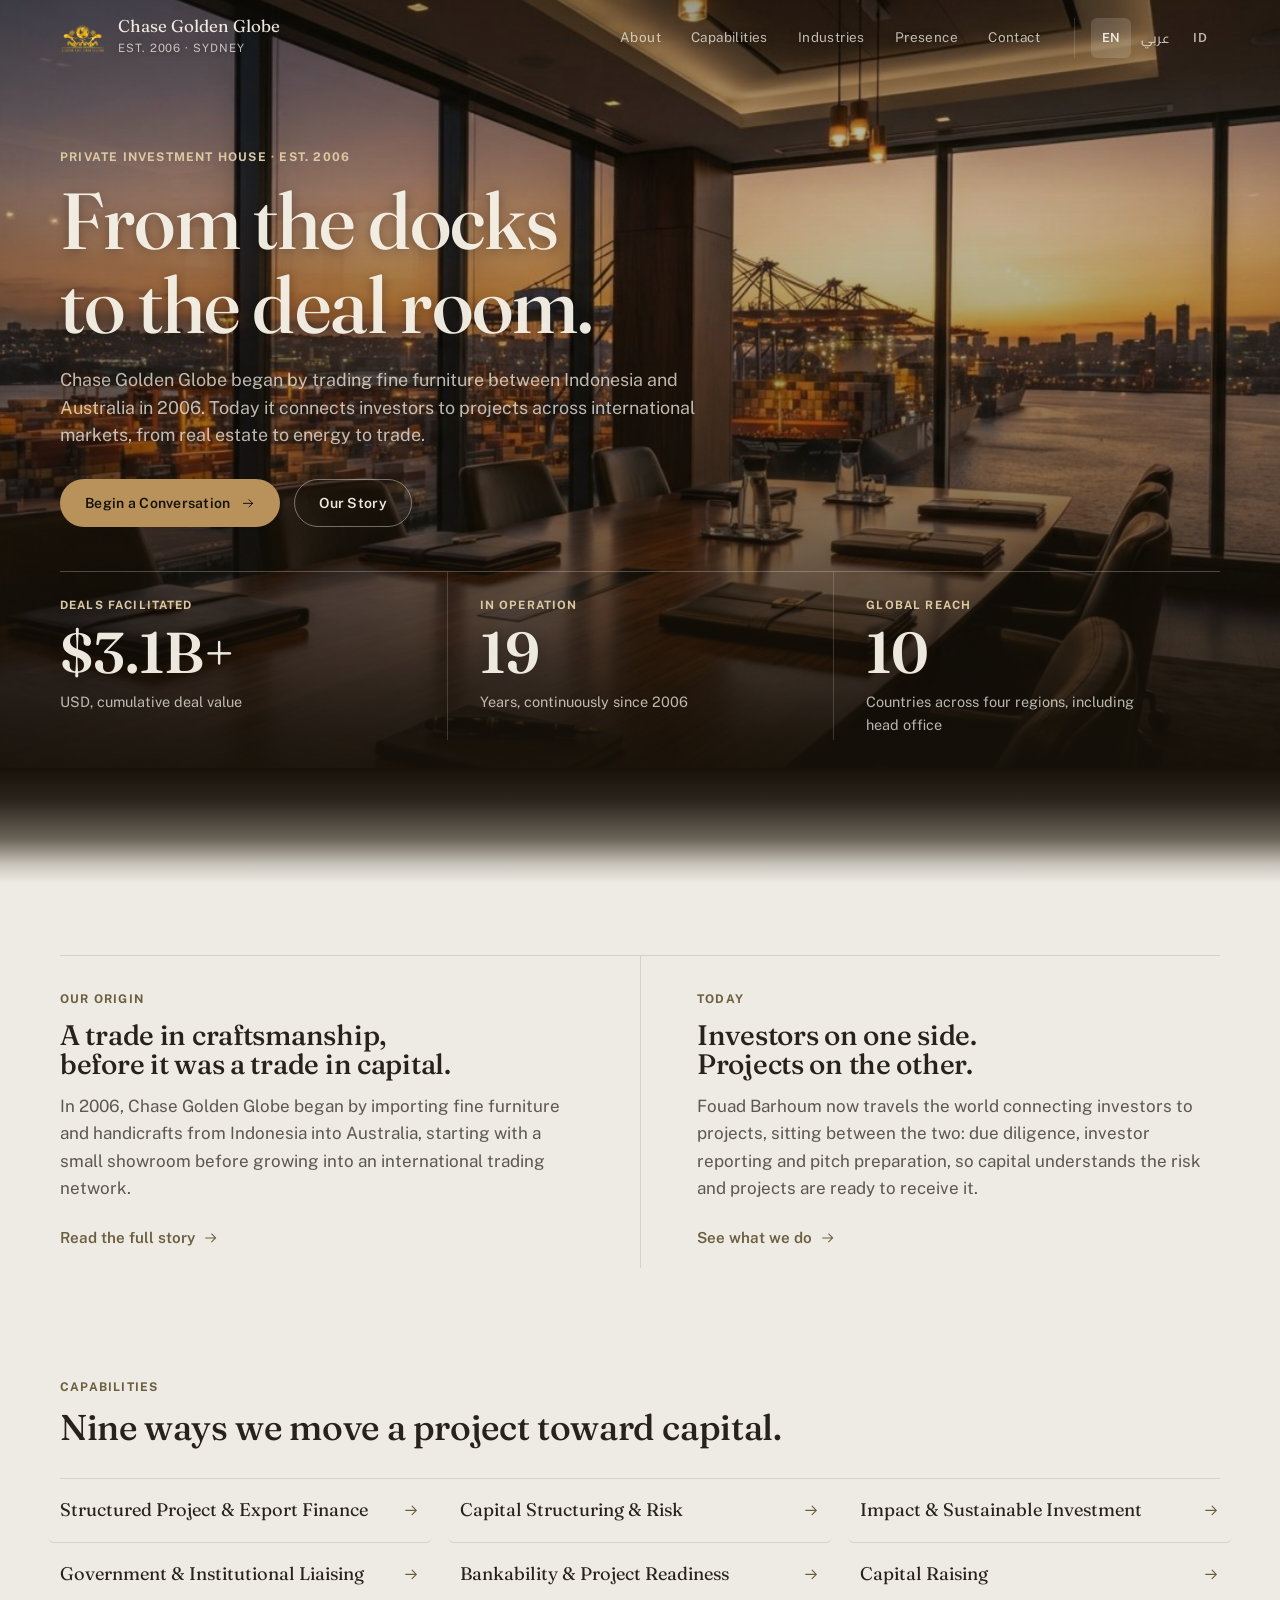
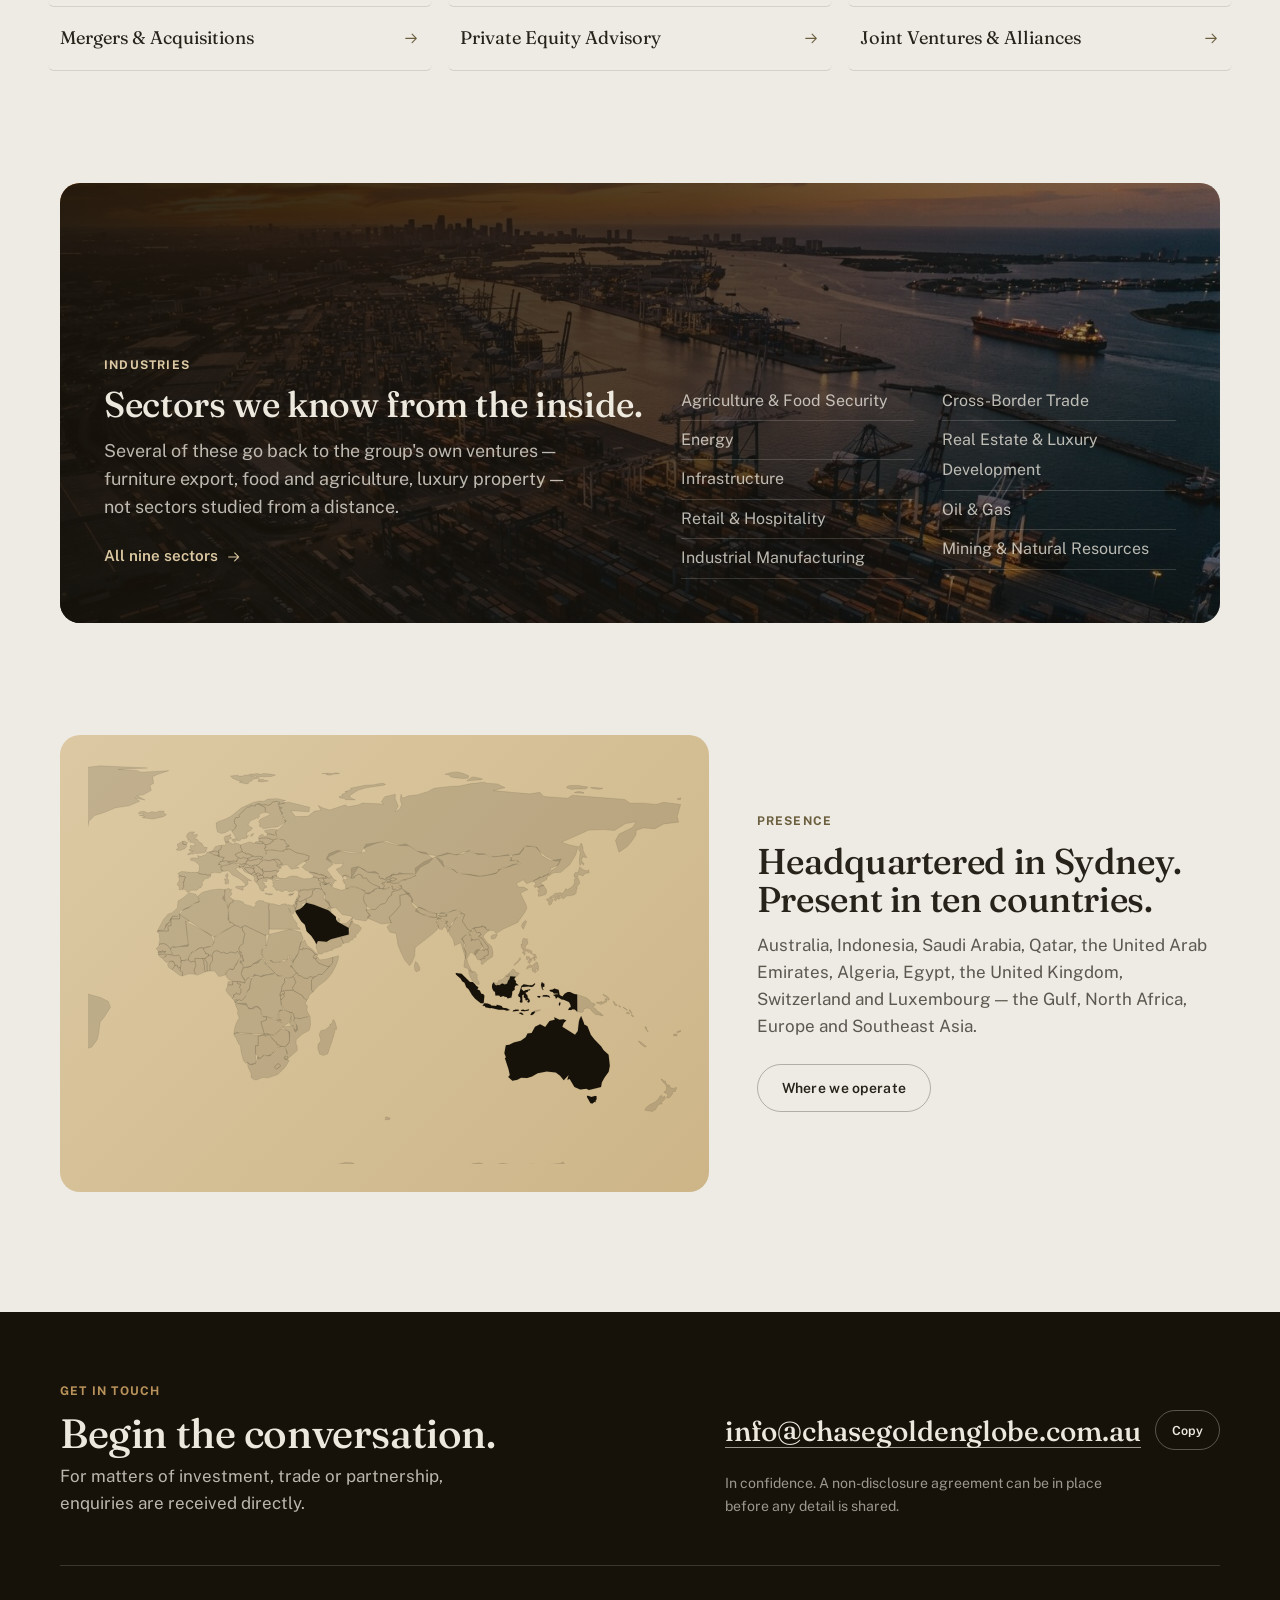
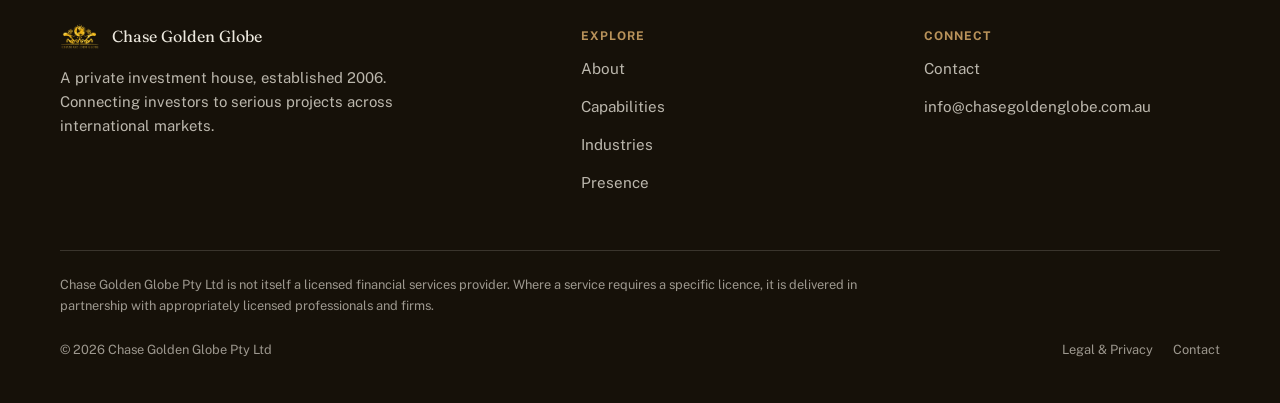
==== commit faa51c6e: "Fixed header geometry, tiles, plain ampersand, aligned footer - Interior heroes now share one fixed " ====
--- a/index.html
+++ b/index.html
@@ -23,7 +23,7 @@
 <meta name="twitter:card" content="summary_large_image">
 <link rel="preconnect" href="https://fonts.googleapis.com">
 <link rel="preconnect" href="https://fonts.gstatic.com" crossorigin>
-<link href="https://fonts.googleapis.com/css2?family=Fraunces:opsz,wght@9..144,400;9..144,500;9..144,600&family=Public+Sans:wght@400;500;600;700&family=Cairo:wght@400;500;600;700&family=Markazi+Text:wght@500;600;700&display=swap" rel="stylesheet">
+<link href="https://fonts.googleapis.com/css2?family=Fraunces:SOFT,WONK,opsz,wght@0..100,0..1,9..144,400..600&family=Public+Sans:wght@400;500;600;700&family=Cairo:wght@400;500;600;700&family=Markazi+Text:wght@500;600;700&display=swap" rel="stylesheet">
 <link rel="stylesheet" href="/style.css">
 <link rel="preload" as="image" href="/assets/hero-home.jpg">
 <script type="application/ld+json">{"@context":"https://schema.org","@type":"Organization","@id":"https://chasegoldenglobe.com.au/#organization","name":"Chase Golden Globe","legalName":"Chase Golden Globe Pty Ltd","url":"https://chasegoldenglobe.com.au/","logo":"https://chasegoldenglobe.com.au/assets/logo.png","foundingDate":"2006","email":"info@chasegoldenglobe.com.au","description":"Chase Golden Globe is a private international business and investment platform that began by trading fine furniture between Indonesia and Australia in 2006, and today connects investors to projects across international markets.","founder":{"@type":"Person","name":"Fouad Barhoum"},"address":{"@type":"PostalAddress","addressLocality":"Sydney","addressRegion":"NSW","addressCountry":"AU"},"areaServed":["AU","ID","SA","QA","AE","DZ","EG","GB","CH","LU"]}</script>
@@ -340,8 +340,8 @@
         </a>
         <p class="f-blurb" data-i18n="footer.blurb">A private investment house, established 2006. Connecting investors to serious projects across international markets.</p>
       </div>
-      <div class="f-col"><h2 class="f-h" data-i18n="footer.explore">Explore</h2><a href="/about.html" data-i18n="nav.about">About</a><br><a href="/capabilities.html" data-i18n="nav.capabilities">Capabilities</a><br><a href="/industries.html" data-i18n="nav.industries">Industries</a><br><a href="/presence.html" data-i18n="nav.presence">Presence</a></div>
-      <div class="f-col"><h2 class="f-h" data-i18n="footer.connect">Connect</h2><a href="/contact.html" data-i18n="nav.contact">Contact</a><br><a href="mailto:info@chasegoldenglobe.com.au?subject=Enquiry%3A%20%5Bproject%20name%5D&amp;body=Project%3A%0AMarket%20%2F%20country%3A%0AStage%3A%0ACapital%20sought%3A%0A" data-mailto>info@chasegoldenglobe.com.au</a></div>
+      <div class="f-col"><h2 class="f-h" data-i18n="footer.explore">Explore</h2><div class="f-links"><a href="/about.html" data-i18n="nav.about">About</a><a href="/capabilities.html" data-i18n="nav.capabilities">Capabilities</a><a href="/industries.html" data-i18n="nav.industries">Industries</a><a href="/presence.html" data-i18n="nav.presence">Presence</a></div></div>
+      <div class="f-col"><h2 class="f-h" data-i18n="footer.connect">Connect</h2><div class="f-links"><a href="/contact.html" data-i18n="nav.contact">Contact</a><a href="mailto:info@chasegoldenglobe.com.au?subject=Enquiry%3A%20%5Bproject%20name%5D&amp;body=Project%3A%0AMarket%20%2F%20country%3A%0AStage%3A%0ACapital%20sought%3A%0A" data-mailto>info@chasegoldenglobe.com.au</a></div></div>
     </div>
     <div class="f-bot">
       <p data-i18n="footer.disclaimer">Chase Golden Globe Pty Ltd is not itself a licensed financial services provider. Where a service requires a specific licence, it is delivered in partnership with appropriately licensed professionals and firms.</p>
--- a/style.css
+++ b/style.css
@@ -30,10 +30,11 @@
 a{color:inherit;text-decoration:none;touch-action:manipulation}
 button{touch-action:manipulation}
 p{margin:0}
-h1,h2,h3,h4{font-family:var(--fd);font-weight:500;letter-spacing:-.01em;line-height:1.06;margin:0;text-wrap:balance}
+h1,h2,h3,h4{font-family:var(--fd);font-weight:500;font-variation-settings:"WONK" 0,"SOFT" 0;letter-spacing:-.01em;line-height:1.06;margin:0;text-wrap:balance}
+.stat-n,.map-stats b,.email a,.email-big,.creed-line{font-variation-settings:"WONK" 0,"SOFT" 0}
 /* Focus: ink ring on light grounds, champagne ring on dark grounds */
 :focus-visible{outline:2px solid var(--focus);outline-offset:3px;border-radius:4px}
-.hero,.band,.core-band,.panel-dark,.sector-band,.office,.ccard,.site-footer{--focus:var(--champagne)}
+.hero,.band,.creed-band,.panel-dark,.sector-band,.office,.ccard,.site-footer{--focus:var(--champagne)}
 .sr-only{position:absolute;width:1px;height:1px;overflow:hidden;clip:rect(0 0 0 0);white-space:nowrap}
 .skip-link{position:absolute;left:-9999px;top:0;z-index:200;background:var(--brass);color:var(--ink);padding:12px 20px;font-weight:700;border-radius:0 0 8px 0}
 .skip-link:focus{left:0}
@@ -131,7 +132,7 @@
 .hero{position:relative;min-height:clamp(660px,92vh,880px);display:flex;flex-direction:column;justify-content:flex-end;color:var(--d1);background-color:var(--ink);overflow:hidden}
 .hero-photo{position:absolute;inset:0;background-size:cover;background-position:center 40%;transform:scale(1.02);animation:drift 30s ease-in-out infinite alternate;will-change:transform}
 @keyframes drift{from{transform:scale(1.02)}to{transform:scale(1.09) translateY(-1.2%)}}
-.hero::after{content:"";position:absolute;inset:0;background:linear-gradient(180deg,rgba(22,17,9,.42) 0%,rgba(22,17,9,.24) 22%,rgba(22,17,9,.5) 58%,rgba(22,17,9,.86) 86%,rgba(22,17,9,.94) 100%)}
+.hero::after{content:"";position:absolute;inset:0;background:linear-gradient(180deg,rgba(22,17,9,.42) 0%,rgba(22,17,9,.24) 22%,rgba(22,17,9,.5) 58%,rgba(22,17,9,.9) 84%,rgba(22,17,9,1) 97%)}
 .hero-in{position:relative;z-index:1;width:100%;max-width:var(--max);margin:0 auto;padding:150px var(--gutter) 44px}
 .hero .eyebrow{color:var(--champagne)}
 .hero h1{text-shadow:0 2px 12px rgba(0,0,0,.3)}
@@ -139,7 +140,7 @@
 .hero .btn-row{margin-top:30px}
 .hero-stats{position:relative;z-index:1;width:100%;max-width:var(--max);margin:0 auto;padding:0 var(--gutter) 28px}
 /* the dark bottom of the hero dissolves into the page instead of ending on a line */
-.hero-fade{position:relative;z-index:1;height:clamp(40px,6vw,84px);background:linear-gradient(180deg,rgba(22,17,9,0),var(--page))}
+.hero-fade{position:relative;z-index:1;height:clamp(80px,9vw,130px);background:linear-gradient(180deg,var(--ink) 0%,#2a241c 28%,#6b6459 62%,#c9c5bc 84%,var(--page) 100%)}
 .hero-stats .stats{border-top:1px solid rgba(246,241,231,.26);border-inline-start:0}
 .hero-stats .stat{padding:26px 32px 4px 0;border-inline-end:0}
 .hero-stats .stat + .stat{padding-inline-start:32px;border-inline-start:1px solid rgba(246,241,231,.18)}
@@ -152,14 +153,17 @@
 .hero-in > :nth-child(3){animation-delay:.16s}
 .hero-in > :nth-child(4){animation-delay:.24s}
 @keyframes rise{from{opacity:0;transform:translateY(14px)}to{opacity:1;transform:none}}
-.hero-page{min-height:clamp(400px,54vh,540px)}
+.hero-page{min-height:0;height:clamp(420px,46vw,520px);justify-content:flex-start}
 .hero-page .hero-photo{background-position:center 45%;animation-duration:38s}
 .hero-page::after{background:linear-gradient(90deg,rgba(22,17,9,.62) 0%,rgba(22,17,9,.2) 65%,rgba(22,17,9,0) 100%),linear-gradient(180deg,rgba(22,17,9,.35) 0%,rgba(22,17,9,.5) 45%,rgba(22,17,9,.9) 100%)}
-.hero-page .hero-in{padding-top:128px;padding-bottom:52px}
-.hero-page .lede{margin-top:16px}
-.hero-plain{background:var(--ink);min-height:0}
+.hero-page .hero-in{padding-top:132px;padding-bottom:0}
+.hero-page .breadcrumbs ol{margin-bottom:14px;min-height:20px}
+.hero-page .eyebrow{min-height:16px;margin-bottom:14px}
+.hero-page .h-page{min-height:1.06em}
+.hero-page .lede{margin-top:18px;max-width:54ch}
+.hero-plain{background:var(--ink);height:clamp(420px,46vw,520px)}
 .hero-plain::after{display:none}
-.hero-plain .hero-in{padding-top:124px;padding-bottom:56px}
+.hero-plain .hero-in{padding-top:132px;padding-bottom:0}
 .breadcrumbs ol{list-style:none;display:flex;flex-wrap:wrap;align-items:center;gap:10px;padding:0;margin:0 0 10px;font-size:13px;color:var(--d2)}
 .breadcrumbs a{display:inline-flex;align-items:center;min-height:40px;min-width:40px;transition:color .2s var(--ease)}
 .breadcrumbs a:hover{color:var(--champagne)}
@@ -231,27 +235,27 @@
 #worldMap .country.hi:focus-visible{outline:none;stroke:var(--ink);stroke-width:2}
 
 /* Capabilities */
-.core-band{background:var(--ink);color:var(--d1);padding-block:80px}
+.core-band{background:var(--ivory);color:var(--t1);padding-block:clamp(56px,7vw,88px);border-bottom:1px solid var(--line)}
 .core{display:grid;grid-template-columns:1.15fr 1fr;grid-template-areas:"text photo" "items photo";gap:28px 64px;align-items:start}
 .core-text{grid-area:text}
-.core .eyebrow{color:var(--brass)}
-.core .h-sec{color:var(--d1)}
-.core-text > p{margin-top:16px;font-size:1.04rem;color:var(--d2);max-width:58ch}
+.core .eyebrow{color:var(--brass-dim)}
+.core .h-sec{color:var(--t1)}
+.core-text > p{margin-top:16px;font-size:1.04rem;color:var(--t2);max-width:58ch}
 .core-photo{grid-area:photo;align-self:stretch;border-radius:var(--r-card);object-fit:cover;width:100%;height:100%;min-height:340px}
-.core-items{grid-area:items;display:grid;border-top:1px solid var(--line-dark)}
-.core-items div{padding:20px 0;border-bottom:1px solid var(--line-dark);display:grid;grid-template-columns:170px 1fr;gap:16px}
-.core-items b{font:500 1.12rem var(--fd);color:var(--d1)}
-.core-items p{font-size:.96rem;color:var(--d2)}
-
-/* Entries — capabilities and sectors as an open 3-column index, not cards */
-.entries{display:grid;grid-template-columns:repeat(3,1fr);column-gap:48px}
-.entry{border-top:1px solid var(--line);padding:26px 0 36px;scroll-margin-top:110px}
-.entry h3{font-size:1.36rem;line-height:1.15;margin-bottom:10px;max-width:24ch}
-.entry p{color:var(--t2);font-size:.98rem;max-width:44ch}
-.entry:target{border-top:2px solid var(--brass)}
-.entry-icon{display:grid;grid-template-columns:28px 1fr;column-gap:14px;align-items:start}
-.entry-icon .icon{width:28px;height:28px;color:var(--brass-dim);grid-row:1/3;margin-top:2px}
-.entry-icon h3,.entry-icon p{grid-column:2}
+.core-items{grid-area:items;display:grid;border-top:1px solid var(--line)}
+.core-items div{padding:20px 0;border-bottom:1px solid var(--line);display:grid;grid-template-columns:170px 1fr;gap:16px}
+.core-items b{font:500 1.12rem var(--fd);color:var(--t1)}
+.core-items p{font-size:.96rem;color:var(--t2)}
+
+/* Tiles — capabilities and sectors, equal ivory panels on a strict grid */
+.tiles{display:grid;grid-template-columns:repeat(3,1fr);gap:20px}
+.tile{position:relative;display:flex;flex-direction:column;gap:10px;background:var(--ivory);border:1px solid var(--line);border-radius:var(--r-card);padding:30px 28px 32px;scroll-margin-top:120px;transition:border-color .3s var(--ease),background-color .3s var(--ease)}
+.tile::before{content:"";position:absolute;inset-block-start:-1px;inset-inline-start:-1px;width:36px;height:2px;background:var(--brass);opacity:0;transition:opacity .3s var(--ease)}
+.tile:hover{border-color:rgba(22,17,9,.24);background:#FAF6EE}
+.tile:hover::before,.tile:target::before{opacity:1}
+.tile h3{font-size:1.24rem;line-height:1.18;max-width:20ch}
+.tile p{color:var(--t2);font-size:.96rem;max-width:42ch}
+.tile-icon .icon{width:30px;height:30px;color:var(--brass-dim);margin-bottom:6px}
 
 /* Presence — office accordion: the hovered city opens up */
 .office3{display:flex;gap:16px}
@@ -300,8 +304,12 @@
 .photo figcaption{position:absolute;inset-inline:0;bottom:0;padding:44px 24px 18px;font-size:.9rem;color:var(--d1);background:linear-gradient(180deg,rgba(22,17,9,0),rgba(22,17,9,.85));transform:translateY(101%);transition:transform .5s var(--ease-out)}
 @media (hover:hover){.photo:hover .photo-img{transform:scale(1.04) translateY(-10px)}.photo:hover figcaption{transform:none}}
 @media (hover:none){.photo figcaption{transform:none}}
-.creed .creed-line{font-size:clamp(2.4rem,5.4vw,4.6rem);line-height:1.02;max-width:24ch;margin:4px 0 36px;letter-spacing:-.02em}
-.creed .split-col h3{font-size:1.5rem}
+.creed-band{background:var(--ink);color:var(--d1);padding-block:clamp(64px,8vw,104px)}
+.creed .creed-line{font-size:clamp(2.6rem,6.2vw,5.2rem);line-height:1;max-width:20ch;margin:8px 0 clamp(36px,5vw,60px);letter-spacing:-.025em;color:var(--d1)}
+.creed-cols{display:grid;grid-template-columns:1fr 1fr;gap:clamp(28px,5vw,80px);padding-top:32px;border-top:1px solid var(--line-dark)}
+.creed-cols p{color:var(--d2);max-width:52ch}
+.creed-cols h3{font-size:clamp(1.4rem,2.1vw,1.8rem);max-width:22ch;margin:12px 0 14px;color:var(--d1)}
+.creed-cols .eyebrow{color:var(--brass)}
 .founder{display:grid;grid-template-columns:400px 1fr;gap:64px;align-items:start}
 .plate{position:relative;padding:0 0 28px 28px}
 .plate::before{content:"";position:absolute;inset-inline-start:0;bottom:0;width:78%;height:78%;border-radius:var(--r-panel);background:linear-gradient(135deg,var(--champagne),var(--champagne-2))}
@@ -354,19 +362,22 @@
 .email-big:hover,.email-big:focus-visible{background-size:100% 1px,100% 1px;color:var(--champagne)}
 html[dir="rtl"] .email-big{background-position:100% calc(100% - 6px),100% calc(100% - 6px)}
 .f-nda{font-size:.88rem;color:var(--d3);max-width:44ch}
-.f-top{display:grid;grid-template-columns:1.6fr 1fr 1fr;gap:48px;padding:48px 0}
-.footer-logo{display:flex;align-items:center;gap:12px;margin-bottom:14px;min-height:44px;width:max-content}
+.f-top{display:grid;grid-template-columns:1.6fr 1fr 1fr;gap:48px;padding:48px 0;align-items:start}
+.f-top > div{display:grid;grid-template-rows:44px auto;align-content:start}
+.footer-logo{display:flex;align-items:center;gap:12px;height:44px;width:max-content}
 .footer-logo img{width:40px;height:28px;object-fit:contain}
 .footer-logo span{font-family:var(--fd);color:var(--d1);font-size:16px}
-.f-blurb{max-width:44ch;font-size:.93rem}
-.f-col .f-h{font:700 12px var(--fb);letter-spacing:.08em;text-transform:uppercase;color:var(--brass);margin:0 0 10px}
-.f-col a{display:inline-flex;align-items:center;min-height:40px;color:var(--d2);font-size:.95rem;background-position:0 calc(100% - 9px)}
+.f-blurb{max-width:44ch;font-size:.93rem;padding-top:8px}
+.f-col .f-h{display:flex;align-items:center;height:44px;font:700 12px var(--fb);letter-spacing:.08em;text-transform:uppercase;color:var(--brass);margin:0}
+.f-links{display:flex;flex-direction:column;align-items:flex-start;margin-top:-8px}
+.f-col a{display:inline-flex;align-items:center;min-height:38px;color:var(--d2);font-size:.95rem;background-position:0 calc(100% - 8px)}
+
 .f-col a:hover{color:var(--d1)}
-.f-bot{border-top:1px solid var(--line-dark);padding:20px 0 32px;display:flex;flex-direction:column;gap:12px;font-size:.8rem;color:var(--d3)}
+.f-bot{border-top:1px solid var(--line-dark);padding:24px 0 32px;display:flex;flex-direction:column;gap:14px;font-size:.8rem;color:var(--d3)}
 .f-bot p{max-width:100ch}
-.f-bot .r{display:flex;justify-content:space-between;align-items:center;gap:16px;flex-wrap:wrap}
+.f-bot .r{display:flex;justify-content:space-between;align-items:baseline;gap:16px 32px;flex-wrap:wrap}
 .f-bot .r div{display:flex;gap:20px}
-.f-bot a{min-height:40px;display:inline-flex;align-items:center;background-position:0 calc(100% - 10px)}
+.f-bot a{min-height:40px;display:inline-flex;align-items:baseline;padding-block:10px;background-position:0 calc(100% - 10px)}
 .f-bot a:hover{color:var(--d1)}
 .site-footer.minimal{margin-top:48px}
 .site-footer.minimal .f-bot{border-top:0;padding-top:40px}
@@ -412,7 +423,12 @@
   .stat{display:grid;grid-template-columns:1fr auto;grid-template-areas:"l n" "u n";align-items:center;column-gap:16px;border-inline-end:0;border-bottom:1px solid var(--line-dark);padding:18px 0}
   .stat-l{grid-area:l}.stat-u{grid-area:u;font-size:.85rem}
   .stat-n{grid-area:n;margin:0;font-size:2.2rem}
-  .split,.entries,.pres-teaser,.map-block,.chapter,.founder,.contact,.sector-in{grid-template-columns:1fr}
+  .split,.pres-teaser,.map-block,.chapter,.founder,.contact,.sector-in,.creed-cols{grid-template-columns:1fr}
+  .tiles{grid-template-columns:1fr 1fr;gap:16px}
+  .tile{padding:24px 22px 26px}
+  .hero-page{height:clamp(380px,62vw,460px)}
+  .hero-page .hero-in{padding-top:104px}
+  .creed-cols{padding-top:24px}
   .split-col,.split-col + .split-col{padding:28px 0 8px;border-inline-start:0}
   .split-col + .split-col{border-top:1px solid var(--line)}
   .office3{flex-direction:column}
@@ -442,8 +458,9 @@
 }
 @media (max-width:560px){
   .f-top{grid-template-columns:1fr}
-  .hero-page{min-height:360px}
-  .hero-page .hero-in{padding-top:96px;padding-bottom:32px}
+  .tiles{grid-template-columns:1fr}
+  .hero-page{height:auto;min-height:380px}
+  .hero-page .hero-in{padding-top:96px;padding-bottom:36px}
   .photo{min-height:240px}
   .email-big{font-size:1.15rem}
   .sector-list{display:none}
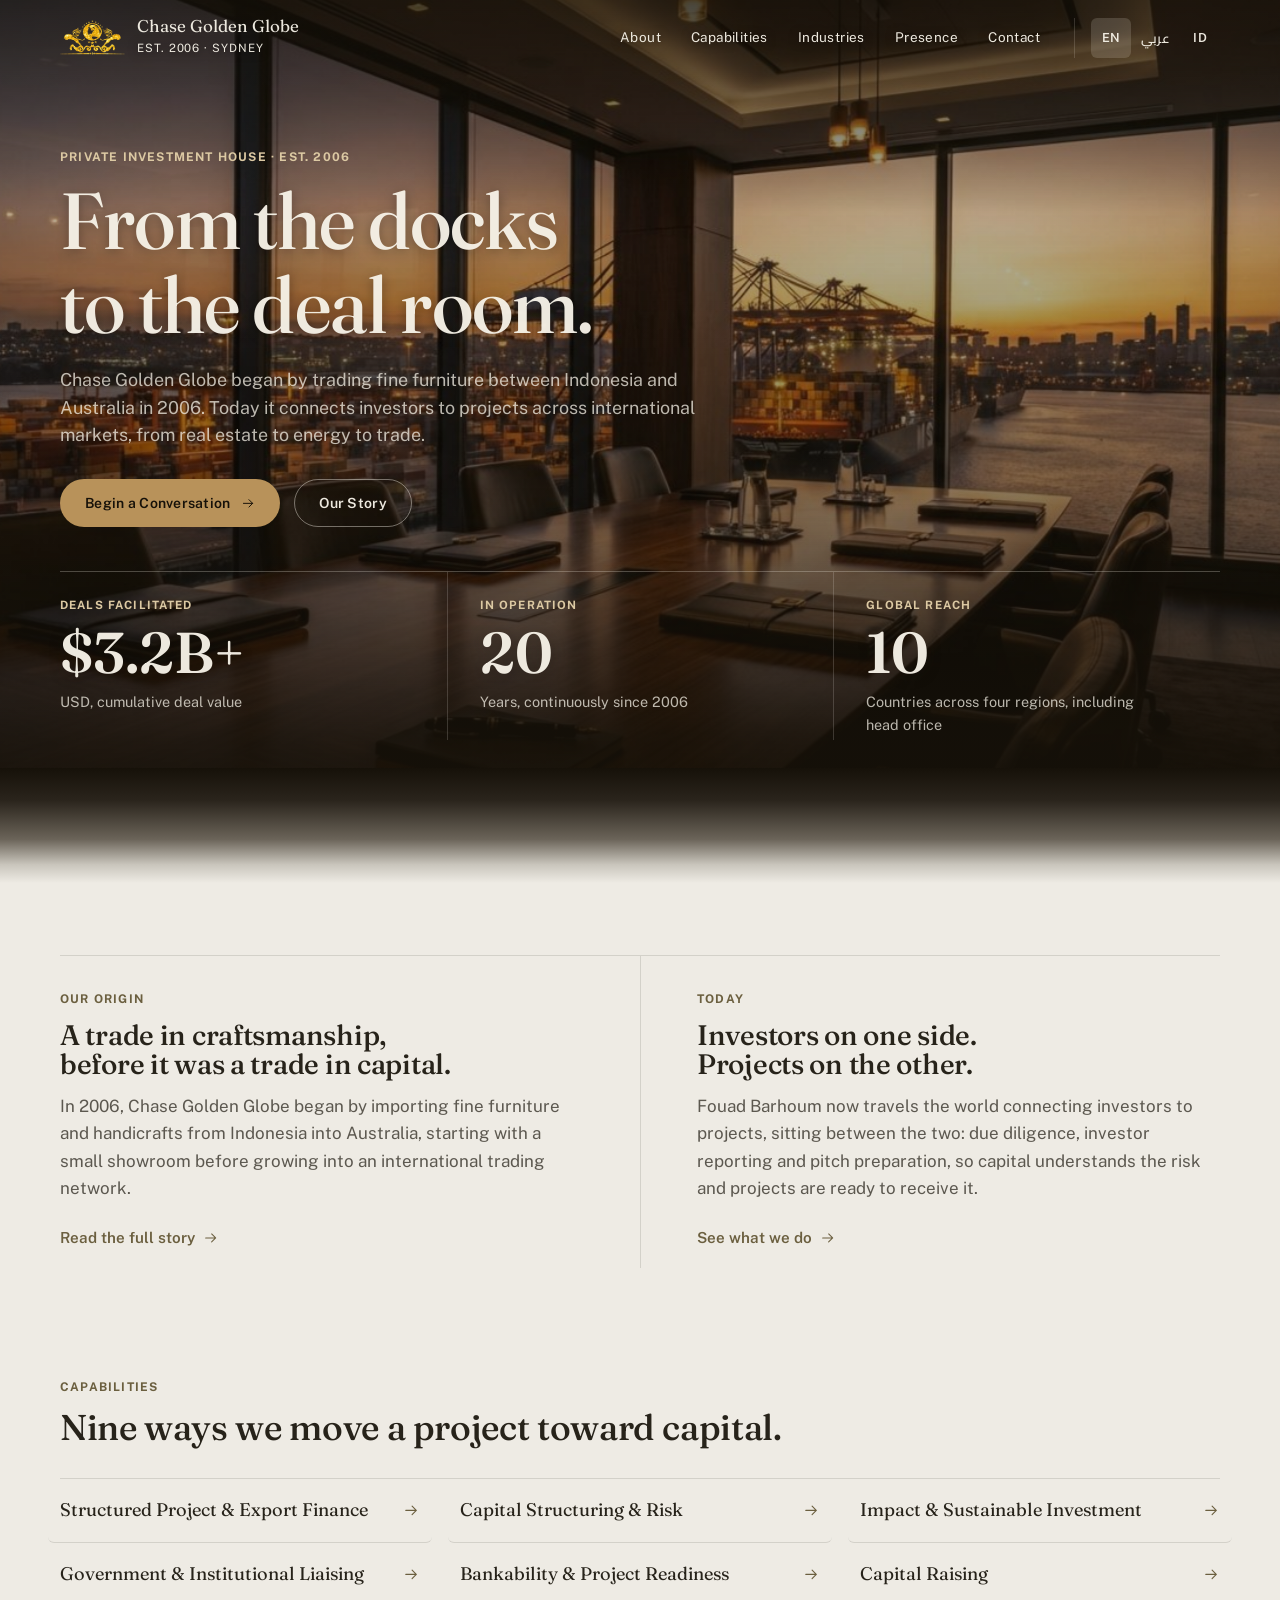
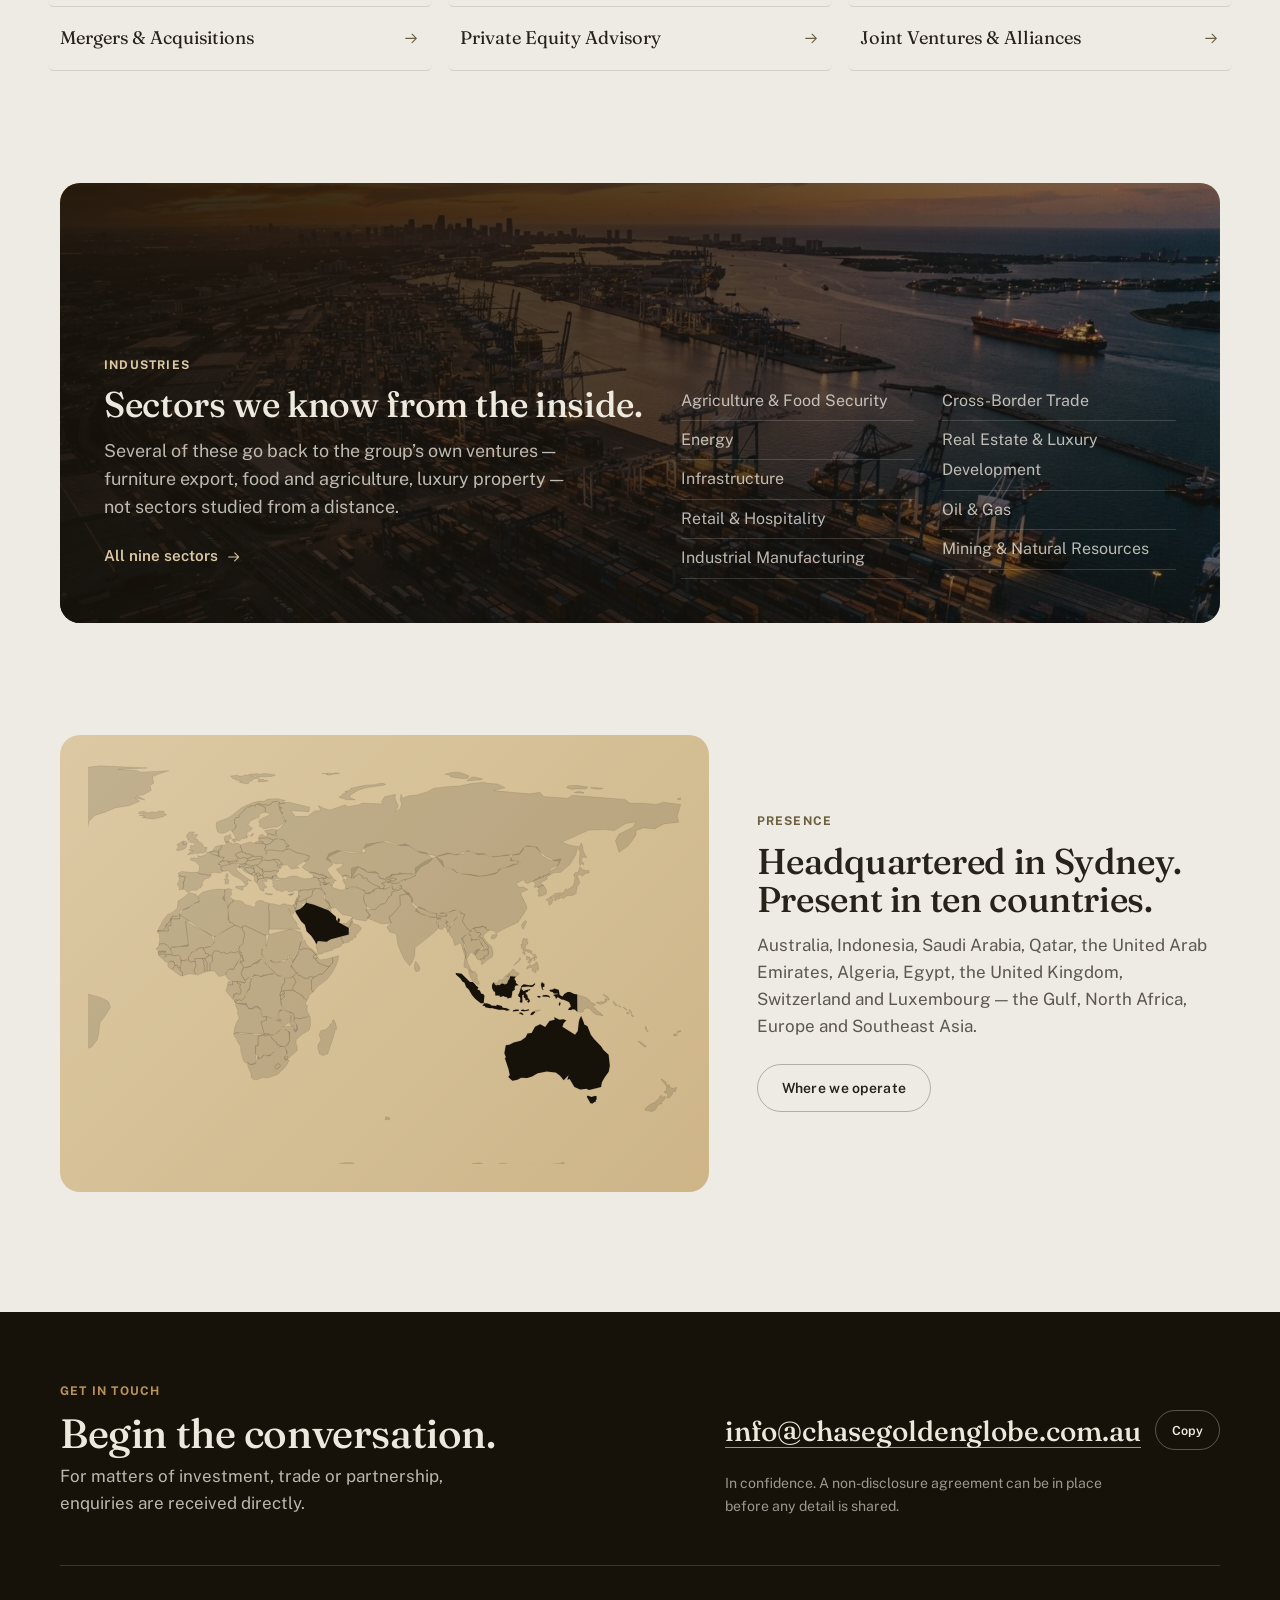
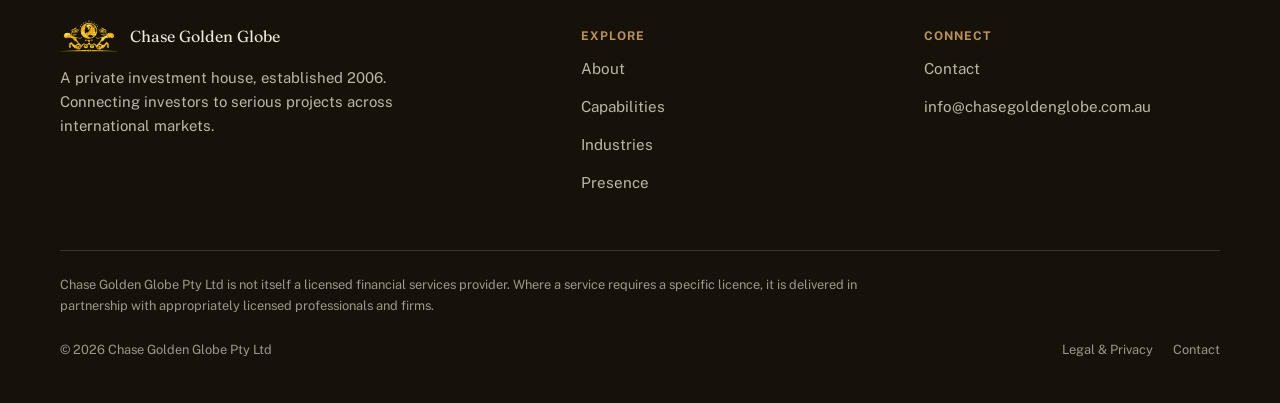
==== commit 4f7cb701: "Legible crest, published ABN, typographic and responsive fixes - Logo: nav and footer use the crest " ====
--- a/index.html
+++ b/index.html
@@ -32,8 +32,8 @@
 <a class="skip-link" href="#main" data-i18n="skip">Skip to main content</a>
 <nav class="site-nav" id="siteNav" aria-label="Primary">
   <a class="nav-logo" href="/" aria-label="Chase Golden Globe — Home">
-    <picture><source srcset="/assets/logo.webp" type="image/webp"><img src="/assets/logo.png" alt="" width="46" height="32"></picture>
-    <div><div class="nav-logo-text">Chase Golden Globe</div><div class="nav-logo-sub" data-i18n="nav.sub">Est. 2006 · Sydney</div></div>
+    <picture><source srcset="/assets/logo-mark.webp" type="image/webp"><img src="/assets/logo-mark.png" alt="" width="65" height="36"></picture>
+    <div><div class="nav-logo-text" translate="no">Chase Golden Globe</div><div class="nav-logo-sub" data-i18n="nav.sub">Est. 2006 · Sydney</div></div>
   </a>
   <button type="button" class="nav-toggle" id="navToggle" aria-expanded="false" aria-controls="navLinks" data-i18n="nav.menu">Menu</button>
   <div class="nav-links" id="navLinks">
@@ -328,20 +328,20 @@
         <p data-i18n="home.cta.body">For matters of investment, trade or partnership, enquiries are received directly.</p>
       </div>
       <div class="f-mail">
-        <div class="email-row"><a class="email-big" href="mailto:info@chasegoldenglobe.com.au?subject=Enquiry%3A%20%5Bproject%20name%5D&amp;body=Project%3A%0AMarket%20%2F%20country%3A%0AStage%3A%0ACapital%20sought%3A%0A" data-mailto>info@chasegoldenglobe.com.au</a><button type="button" class="copybtn" data-email="info@chasegoldenglobe.com.au" data-i18n="contact.copy">Copy</button></div>
+        <div class="email-row"><a class="email-big" href="mailto:info@chasegoldenglobe.com.au?subject=Enquiry%3A%20%5Bproject%20name%5D&amp;body=Project%3A%0AMarket%20%2F%20country%3A%0AStage%3A%0ACapital%20sought%3A%0A" data-mailto translate="no">info@chasegoldenglobe.com.au</a><button type="button" class="copybtn" data-email="info@chasegoldenglobe.com.au" data-i18n="contact.copy">Copy</button></div>
         <p class="f-nda" data-i18n="home.cta.nda">In confidence. A non-disclosure agreement can be in place before any detail is shared.</p>
       </div>
     </div>
     <div class="f-top">
       <div>
         <a class="footer-logo" href="/" aria-label="Chase Golden Globe — Home">
-          <picture><source srcset="/assets/logo.webp" type="image/webp"><img src="/assets/logo.png" alt="" width="40" height="28" loading="lazy"></picture>
-          <span>Chase Golden Globe</span>
+          <picture><source srcset="/assets/logo-mark.webp" type="image/webp"><img src="/assets/logo-mark.png" alt="" width="58" height="32" loading="lazy"></picture>
+          <span translate="no">Chase Golden Globe</span>
         </a>
         <p class="f-blurb" data-i18n="footer.blurb">A private investment house, established 2006. Connecting investors to serious projects across international markets.</p>
       </div>
       <div class="f-col"><h2 class="f-h" data-i18n="footer.explore">Explore</h2><div class="f-links"><a href="/about.html" data-i18n="nav.about">About</a><a href="/capabilities.html" data-i18n="nav.capabilities">Capabilities</a><a href="/industries.html" data-i18n="nav.industries">Industries</a><a href="/presence.html" data-i18n="nav.presence">Presence</a></div></div>
-      <div class="f-col"><h2 class="f-h" data-i18n="footer.connect">Connect</h2><div class="f-links"><a href="/contact.html" data-i18n="nav.contact">Contact</a><a href="mailto:info@chasegoldenglobe.com.au?subject=Enquiry%3A%20%5Bproject%20name%5D&amp;body=Project%3A%0AMarket%20%2F%20country%3A%0AStage%3A%0ACapital%20sought%3A%0A" data-mailto>info@chasegoldenglobe.com.au</a></div></div>
+      <div class="f-col"><h2 class="f-h" data-i18n="footer.connect">Connect</h2><div class="f-links"><a href="/contact.html" data-i18n="nav.contact">Contact</a><a href="mailto:info@chasegoldenglobe.com.au?subject=Enquiry%3A%20%5Bproject%20name%5D&amp;body=Project%3A%0AMarket%20%2F%20country%3A%0AStage%3A%0ACapital%20sought%3A%0A" data-mailto translate="no">info@chasegoldenglobe.com.au</a></div></div>
     </div>
     <div class="f-bot">
       <p data-i18n="footer.disclaimer">Chase Golden Globe Pty Ltd is not itself a licensed financial services provider. Where a service requires a specific licence, it is delivered in partnership with appropriately licensed professionals and firms.</p>
--- a/style.css
+++ b/style.css
@@ -98,19 +98,19 @@
 .has-hero .site-nav{position:fixed;inset-inline:0;top:0;background:transparent;border-bottom-color:transparent;box-shadow:none;color:var(--d1)}
 .has-hero .site-nav:not(.scrolled) .nav-logo-text{color:var(--d1)}
 .has-hero .site-nav:not(.scrolled) .nav-logo-sub,
-.has-hero .site-nav:not(.scrolled) .nav-links a{color:var(--d2);text-shadow:0 1px 8px rgba(22,17,9,.45)}
+.has-hero .site-nav:not(.scrolled) .nav-links a{color:var(--d1);text-shadow:0 1px 10px rgba(22,17,9,.6)}
 .has-hero .site-nav:not(.scrolled) .nav-links a:hover,
 .has-hero .site-nav:not(.scrolled) .nav-links a.active{color:var(--d1)}
 .has-hero .site-nav:not(.scrolled) .nav-links a::after{background:var(--champagne)}
 .has-hero .site-nav:not(.scrolled) .nav-links a.active::after{background:var(--brass)}
 .has-hero .site-nav:not(.scrolled) .lang-switch{border-inline-start-color:var(--line-dark)}
-.has-hero .site-nav:not(.scrolled) .lang-switch button{color:var(--d2)}
+.has-hero .site-nav:not(.scrolled) .lang-switch button{color:var(--d1)}
 .has-hero .site-nav:not(.scrolled) .lang-switch button:hover{background:rgba(246,241,231,.12);color:var(--d1)}
 .has-hero .site-nav:not(.scrolled) .lang-switch button.active{background:rgba(246,241,231,.16);color:var(--d1)}
 .has-hero .site-nav:not(.scrolled) .nav-toggle{color:var(--d1)}
 .has-hero .site-nav.scrolled{background:var(--page);border-bottom-color:var(--line);color:var(--t1)}
 .nav-logo{display:flex;align-items:center;gap:12px;min-height:44px}
-.nav-logo img{width:46px;height:32px;object-fit:contain}
+.nav-logo img{width:65px;height:36px;object-fit:contain}
 .nav-logo-text{font-family:var(--fd);font-size:17px;line-height:1.1;color:var(--t1)}
 .nav-logo-sub{font-size:11.5px;letter-spacing:.08em;text-transform:uppercase;color:var(--t2);margin-top:3px}
 .nav-links{display:flex;align-items:center;gap:6px}
@@ -132,7 +132,7 @@
 .hero{position:relative;min-height:clamp(660px,92vh,880px);display:flex;flex-direction:column;justify-content:flex-end;color:var(--d1);background-color:var(--ink);overflow:hidden}
 .hero-photo{position:absolute;inset:0;background-size:cover;background-position:center 40%;transform:scale(1.02);animation:drift 30s ease-in-out infinite alternate;will-change:transform}
 @keyframes drift{from{transform:scale(1.02)}to{transform:scale(1.09) translateY(-1.2%)}}
-.hero::after{content:"";position:absolute;inset:0;background:linear-gradient(180deg,rgba(22,17,9,.42) 0%,rgba(22,17,9,.24) 22%,rgba(22,17,9,.5) 58%,rgba(22,17,9,.9) 84%,rgba(22,17,9,1) 97%)}
+.hero::after{content:"";position:absolute;inset:0;background:linear-gradient(180deg,rgba(22,17,9,.78) 0%,rgba(22,17,9,.62) 9%,rgba(22,17,9,.3) 24%,rgba(22,17,9,.52) 58%,rgba(22,17,9,.9) 84%,rgba(22,17,9,1) 97%)}
 .hero-in{position:relative;z-index:1;width:100%;max-width:var(--max);margin:0 auto;padding:150px var(--gutter) 44px}
 .hero .eyebrow{color:var(--champagne)}
 .hero h1{text-shadow:0 2px 12px rgba(0,0,0,.3)}
@@ -155,7 +155,7 @@
 @keyframes rise{from{opacity:0;transform:translateY(14px)}to{opacity:1;transform:none}}
 .hero-page{min-height:0;height:clamp(420px,46vw,520px);justify-content:flex-start}
 .hero-page .hero-photo{background-position:center 45%;animation-duration:38s}
-.hero-page::after{background:linear-gradient(90deg,rgba(22,17,9,.62) 0%,rgba(22,17,9,.2) 65%,rgba(22,17,9,0) 100%),linear-gradient(180deg,rgba(22,17,9,.35) 0%,rgba(22,17,9,.5) 45%,rgba(22,17,9,.9) 100%)}
+.hero-page::after{background:linear-gradient(90deg,rgba(22,17,9,.62) 0%,rgba(22,17,9,.2) 65%,rgba(22,17,9,0) 100%),linear-gradient(180deg,rgba(22,17,9,.8) 0%,rgba(22,17,9,.62) 10%,rgba(22,17,9,.34) 26%,rgba(22,17,9,.52) 58%,rgba(22,17,9,.9) 100%)}
 .hero-page .hero-in{padding-top:132px;padding-bottom:0}
 .hero-page .breadcrumbs ol{margin-bottom:14px;min-height:20px}
 .hero-page .eyebrow{min-height:16px;margin-bottom:14px}
@@ -249,13 +249,23 @@
 
 /* Tiles — capabilities and sectors, equal ivory panels on a strict grid */
 .tiles{display:grid;grid-template-columns:repeat(3,1fr);gap:20px}
-.tile{position:relative;display:flex;flex-direction:column;gap:10px;background:var(--ivory);border:1px solid var(--line);border-radius:var(--r-card);padding:30px 28px 32px;scroll-margin-top:120px;transition:border-color .3s var(--ease),background-color .3s var(--ease)}
-.tile::before{content:"";position:absolute;inset-block-start:-1px;inset-inline-start:-1px;width:36px;height:2px;background:var(--brass);opacity:0;transition:opacity .3s var(--ease)}
-.tile:hover{border-color:rgba(22,17,9,.24);background:#FAF6EE}
-.tile:hover::before,.tile:target::before{opacity:1}
+.tile{position:relative;display:flex;flex-direction:column;gap:10px;background:var(--ivory);border:1px solid var(--line);border-radius:var(--r-card);padding:30px 28px 32px;scroll-margin-top:120px;
+  box-shadow:0 1px 2px rgba(22,17,9,.05),0 10px 26px -18px rgba(22,17,9,.35);
+  transition:border-color .35s var(--ease),box-shadow .35s var(--ease),transform .35s var(--ease)}
+.tile:hover{border-color:rgba(22,17,9,.2);box-shadow:0 2px 4px rgba(22,17,9,.06),0 22px 44px -22px rgba(22,17,9,.45);transform:translateY(-2px)}
+.tile:hover .icon{color:var(--brass)}
+.tile:target{border-color:var(--brass)}
 .tile h3{font-size:1.24rem;line-height:1.18;max-width:20ch}
 .tile p{color:var(--t2);font-size:.96rem;max-width:42ch}
-.tile-icon .icon{width:30px;height:30px;color:var(--brass-dim);margin-bottom:6px}
+.tile-icon .icon{width:30px;height:30px;color:var(--brass-dim);margin-bottom:6px;transition:color .35s var(--ease)}
+/* capabilities: two wide columns with a rule under the title, so the page does
+   not read as the same grid as the sectors */
+.tiles-wide{grid-template-columns:repeat(2,1fr);gap:24px}
+.tiles-wide .tile{padding:34px 36px 36px;gap:0}
+.tiles-wide .tile h3{font-size:1.5rem;max-width:24ch;padding-bottom:18px;border-bottom:1px solid var(--line)}
+.tiles-wide .tile p{font-size:1rem;max-width:52ch;padding-top:18px}
+.tiles-wide .tile:last-child{grid-column:1/-1}
+.tiles-wide .tile:last-child p{max-width:76ch}
 
 /* Presence — office accordion: the hovered city opens up */
 .office3{display:flex;gap:16px}
@@ -340,6 +350,7 @@
 .legal-block{padding-block:36px;border-top:1px solid var(--line)}
 .legal-block:first-of-type{border-top:0}
 .legal-block h2{font-size:1.6rem;margin-bottom:14px}
+.legal-abn{font-size:.92rem;color:var(--t1);padding-bottom:16px;margin-bottom:16px;border-bottom:1px solid var(--line);font-variant-numeric:tabular-nums}
 .legal-block .copy{max-width:70ch}
 .legal-mail{margin-top:14px}
 .legal-mail a{display:inline-flex;align-items:center;min-height:44px}
@@ -365,7 +376,7 @@
 .f-top{display:grid;grid-template-columns:1.6fr 1fr 1fr;gap:48px;padding:48px 0;align-items:start}
 .f-top > div{display:grid;grid-template-rows:44px auto;align-content:start}
 .footer-logo{display:flex;align-items:center;gap:12px;height:44px;width:max-content}
-.footer-logo img{width:40px;height:28px;object-fit:contain}
+.footer-logo img{width:58px;height:32px;object-fit:contain}
 .footer-logo span{font-family:var(--fd);color:var(--d1);font-size:16px}
 .f-blurb{max-width:44ch;font-size:.93rem;padding-top:8px}
 .f-col .f-h{display:flex;align-items:center;height:44px;font:700 12px var(--fb);letter-spacing:.08em;text-transform:uppercase;color:var(--brass);margin:0}
@@ -424,8 +435,10 @@
   .stat-l{grid-area:l}.stat-u{grid-area:u;font-size:.85rem}
   .stat-n{grid-area:n;margin:0;font-size:2.2rem}
   .split,.pres-teaser,.map-block,.chapter,.founder,.contact,.sector-in,.creed-cols{grid-template-columns:1fr}
-  .tiles{grid-template-columns:1fr 1fr;gap:16px}
-  .tile{padding:24px 22px 26px}
+  .tiles,.tiles-wide{grid-template-columns:1fr 1fr;gap:16px}
+  .tile,.tiles-wide .tile{padding:24px 22px 26px}
+  .tiles-wide .tile h3{font-size:1.28rem;padding-bottom:14px}
+  .tiles-wide .tile p{padding-top:14px}
   .hero-page{height:clamp(380px,62vw,460px)}
   .hero-page .hero-in{padding-top:104px}
   .creed-cols{padding-top:24px}
@@ -456,9 +469,12 @@
   .meta,.meta-inline{grid-template-columns:1fr}
   .contact{gap:40px}
 }
+@media (max-width:720px){
+  .tiles,.tiles-wide{grid-template-columns:1fr}
+}
 @media (max-width:560px){
   .f-top{grid-template-columns:1fr}
-  .tiles{grid-template-columns:1fr}
+  .tiles,.tiles-wide{grid-template-columns:1fr}
   .hero-page{height:auto;min-height:380px}
   .hero-page .hero-in{padding-top:96px;padding-bottom:36px}
   .photo{min-height:240px}
@@ -482,4 +498,4 @@
 html[dir="rtl"] .plate{padding:0 28px 28px 0}
 html[dir="rtl"] .sector-band::after{background:linear-gradient(270deg,rgba(22,17,9,.9) 0%,rgba(22,17,9,.72) 55%,rgba(22,17,9,.35) 100%)}
 html[dir="rtl"] .eyebrow,html[dir="rtl"] .stat-l{font-size:14px;font-weight:600}
-html[dir="rtl"] .hero-page::after{background:linear-gradient(270deg,rgba(22,17,9,.62) 0%,rgba(22,17,9,.2) 65%,rgba(22,17,9,0) 100%),linear-gradient(180deg,rgba(22,17,9,.35) 0%,rgba(22,17,9,.5) 45%,rgba(22,17,9,.9) 100%)}
+html[dir="rtl"] .hero-page::after{background:linear-gradient(270deg,rgba(22,17,9,.62) 0%,rgba(22,17,9,.2) 65%,rgba(22,17,9,0) 100%),linear-gradient(180deg,rgba(22,17,9,.8) 0%,rgba(22,17,9,.62) 10%,rgba(22,17,9,.34) 26%,rgba(22,17,9,.52) 58%,rgba(22,17,9,.9) 100%)}
